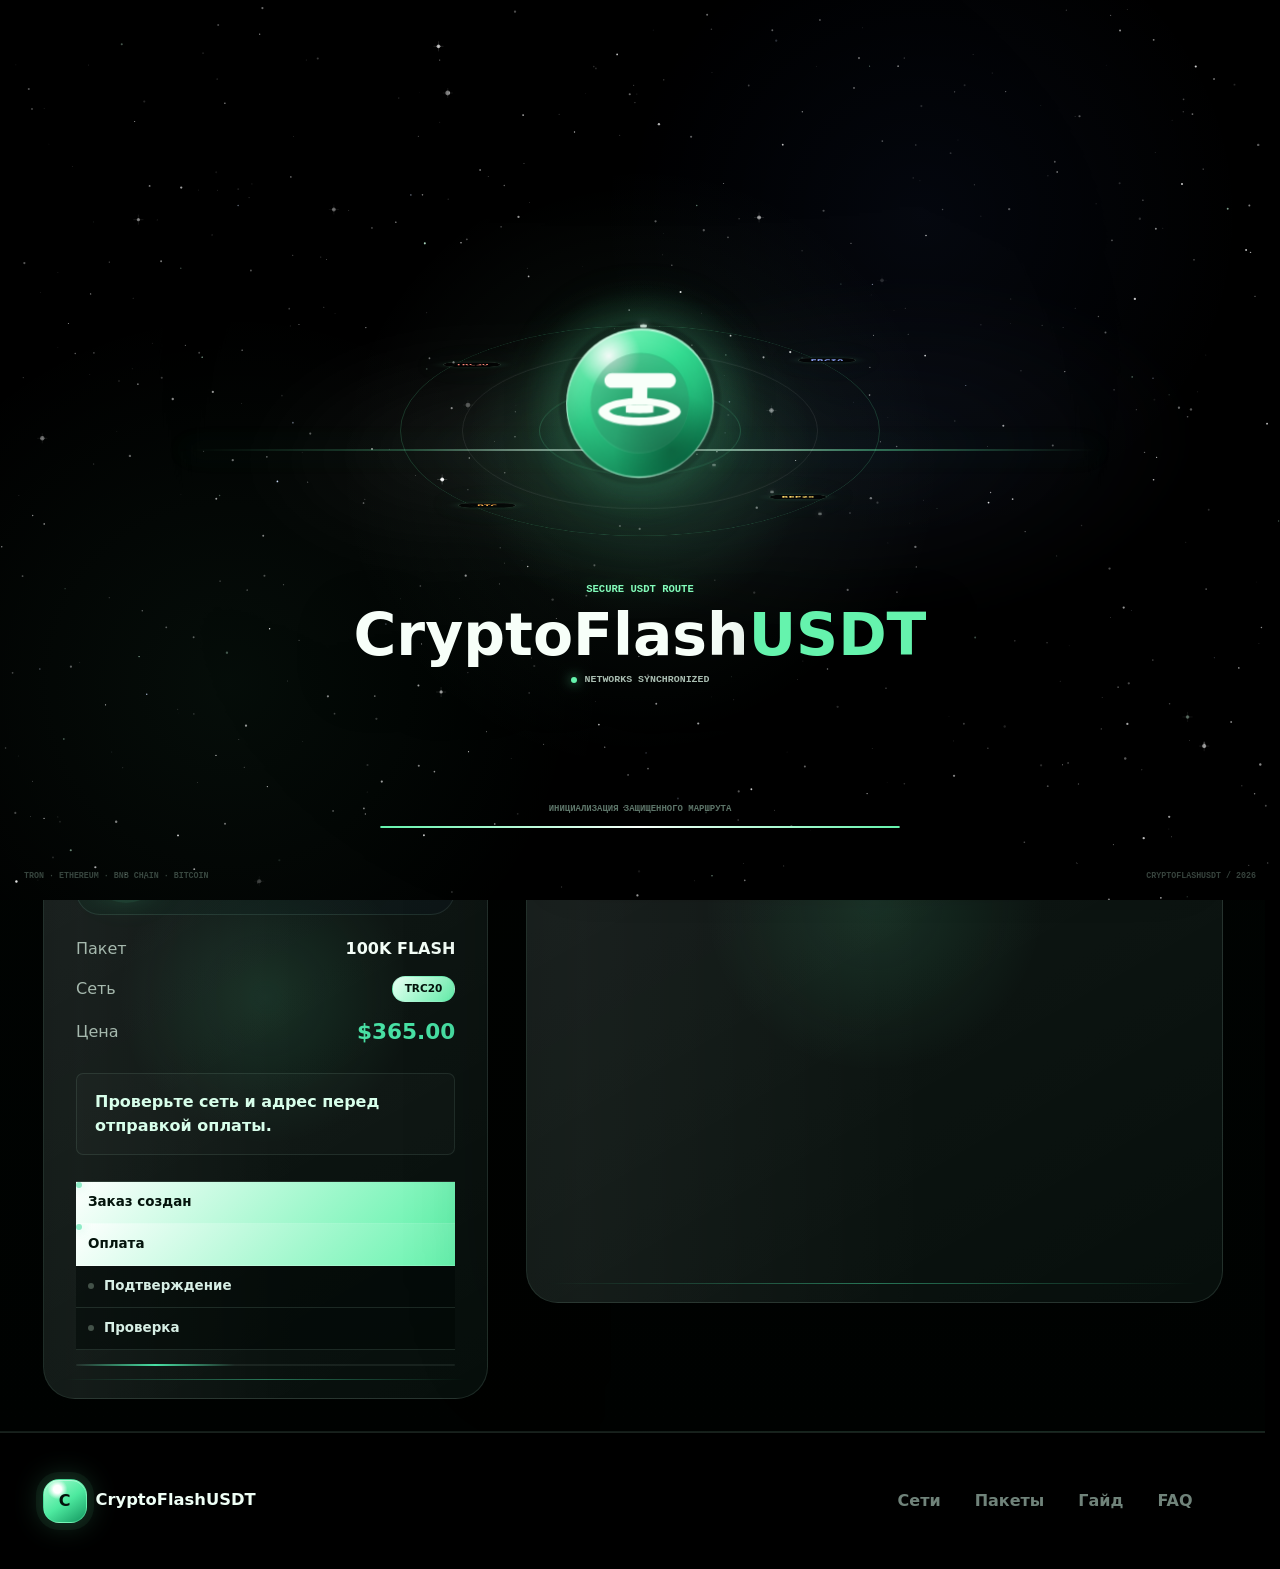
==== checkout.html @ 8e3dd975 "Add files via upload" ====
<!doctype html>
<html lang="ru">
  <head>
    <meta charset="utf-8" />
    <meta name="viewport" content="width=device-width, initial-scale=1" />
    <title>Оплата — CryptoFlashUSDT</title>
    <meta
      name="description"
      content="Проверьте выбранный пакет CryptoFlashUSDT, укажите кошелек и перейдите к оплате в выбранной сети."
    />
    <link rel="stylesheet" href="styles.css?v=20260709-2038" />
  </head>
  <body class="cosmic-ui" data-page="checkout">
    <div class="site-intro" aria-hidden="true">
      <div class="intro-space"><i></i><i></i><i></i></div>
      <div class="intro-scanline"></div>
      <div class="intro-stage">
        <div class="intro-orbits"><span class="intro-node intro-node-trc">TRC20</span><span class="intro-node intro-node-erc">ERC20</span><span class="intro-node intro-node-bep">BEP20</span></div>
        <div class="intro-tether-coin">
          <span class="intro-coin-edge"></span>
          <span class="intro-coin-face"><svg viewBox="0 0 120 120" aria-hidden="true"><path d="M30 28h60c4.2 0 7.5 3.4 7.5 7.5S94.2 43 90 43H67.5v11.8c20.7 1.4 35.5 7.1 35.5 13.8 0 7.8-19.3 14.1-43 14.1S17 76.4 17 68.6c0-6.7 14.8-12.4 35.5-13.8V43H30c-4.2 0-7.5-3.4-7.5-7.5S25.8 28 30 28Zm30 34.9c-18.4 0-31.2 3.6-31.2 6.2 0 2.6 12.8 6.2 31.2 6.2s31.2-3.6 31.2-6.2c0-2.6-12.8-6.2-31.2-6.2Zm0 8.2c5.3 0 10.2-.3 14.5-.9V63c-4.4-.5-9.3-.8-14.5-.8s-10.1.3-14.5.8v7.2c4.3.6 9.2.9 14.5.9Z" /></svg><i></i></span>
        </div>
        <div class="intro-lockup"><small>USDT NETWORK INTERFACE</small><p><span>CryptoFlash</span><b>USDT</b></p></div>
      </div>
      <div class="intro-coordinates"><span>TRON · ETHEREUM · BNB CHAIN</span><span>CFU / 2026</span></div>
    </div>
    <header class="site-header" id="top">
      <nav class="nav-shell" aria-label="Основная навигация">
        <a class="brand" href="index.html" aria-label="CryptoFlashUSDT">
          <span class="brand-mark">C</span>
          <span class="brand-text">CryptoFlashUSDT</span>
          <span class="brand-status"><i></i>В сети</span>
        </a>

        <button class="nav-toggle" type="button" aria-expanded="false" aria-controls="nav-menu">
          <span></span>
          <span></span>
          <span></span>
          <span class="sr-only">Открыть меню</span>
        </button>

        <div class="nav-menu" id="nav-menu">
          <a href="index.html#top">Главная</a>
          <a href="index.html#networks">Сети</a>
          <a href="products.html?network=TRC20">Пакеты</a>
          <a href="how-to-make-flash-usdt.html">Гайд</a>
          <a href="index.html#wallets">Кошельки</a>
          <a href="faq.html">Вопросы</a>
        </div>
      </nav>
      <div class="scroll-progress" aria-hidden="true"></div>
    </header>

    <nav class="mobile-dock" aria-label="Быстрая навигация">
      <a href="index.html#top"><span class="dock-icon dock-home"></span><span>Главная</span></a>
      <a href="index.html#networks"><span class="dock-icon dock-grid"></span><span>Сети</span></a>
      <a href="products.html?network=TRC20"><span class="dock-icon dock-pack"></span><span>Пакеты</span></a>
      <a href="how-to-make-flash-usdt.html"><span class="dock-icon dock-guide"></span><span>Гайд</span></a>
    </nav>

    <main>
      <section class="section section-panel checkout-section" id="checkout" data-network="TRC20">
        <div class="section-heading">
          <nav class="breadcrumbs" aria-label="Хлебные крошки">
            <a href="index.html">Главная</a>
            <a id="checkout-products-link" href="products.html?network=TRC20">Пакеты</a>
            <span>Оплата</span>
          </nav>

          <a class="back-link" id="checkout-back-link" href="products.html?network=TRC20">← Назад к пакетам</a>
          <p class="eyebrow">Оплата</p>
          <h1>Оплата заказа</h1>
          <p>
            Проверьте выбранный пакет, укажите кошелек для получения и добавьте подтверждение
            после перевода.
          </p>
        </div>

        <div class="checkout-layout">
          <article class="checkout-card order-card">
            <div class="checkout-card-glow" aria-hidden="true"></div>
            <h3>Сводка заказа</h3>
            <div class="order-ticket">
              <div>
                <span>Номер заказа</span>
                <strong id="order-id">CFU-TRC20-0000</strong>
              </div>
              <span class="order-status" id="order-status">Ожидает оплату</span>
            </div>

            <div class="order-product">
              <span class="order-icon" id="checkout-icon">₮</span>
              <div>
                <strong id="checkout-product">100K FLASH</strong>
                <span id="checkout-network-label">TRC20 сеть</span>
              </div>
            </div>

            <dl class="order-lines">
              <div>
                <dt>Пакет</dt>
                <dd id="checkout-package">100K FLASH</dd>
              </div>
              <div>
                <dt>Сеть</dt>
                <dd><span class="checkout-network-pill" id="checkout-network">TRC20</span></dd>
              </div>
              <div>
                <dt>Цена</dt>
                <dd class="checkout-price" id="checkout-price">$365.00</dd>
              </div>
            </dl>

            <div class="checkout-safe">Проверьте сеть и адрес перед отправкой оплаты.</div>

            <div class="order-progress" aria-label="Статус заказа">
              <span class="is-active">Заказ создан</span>
              <span>Оплата</span>
              <span>Подтверждение</span>
              <span>Проверка</span>
            </div>
            <div class="order-flow-line" aria-hidden="true"></div>
          </article>

          <article class="checkout-card wallet-card">
            <div class="checkout-card-glow" aria-hidden="true"></div>
            <h3>Кошелек для получения</h3>
            <p id="wallet-helper">
              Укажите адрес кошелька TRC20, который будет связан с вашим заказом.
            </p>

            <label class="wallet-field" for="customer-wallet">
              Ваш адрес кошелька
              <input id="customer-wallet" type="text" autocomplete="off" placeholder="Введите адрес кошелька" />
            </label>

            <p class="wallet-note">
              Убедитесь, что адрес относится к выбранной сети. Переводы в неверной сети могут быть
              потеряны.
            </p>

            <button class="checkout-submit" id="continue-payment" type="button">
              Продолжить к оплате
            </button>

            <p class="checkout-message" id="checkout-message" role="status" aria-live="polite"></p>

            <div class="payment-panel" id="payment-panel" hidden>
              <div class="payment-panel-head">
                <p class="eyebrow">Криптооплата</p>
                <h4>Реквизиты для оплаты</h4>
                <span class="payment-live-dot" aria-hidden="true"></span>
              </div>
              <div class="payment-address-box">
                <span class="payment-scan-line" aria-hidden="true"></span>
                <span id="payment-network">TRC20</span>
                <code id="payment-wallet">TPfsEVFB6z3hDqssdD6mjN46Ko6JXTXgiz</code>
                <button class="copy-wallet" id="copy-wallet" type="button">Скопировать</button>
              </div>
              <div class="payment-amount">
                <span>Сумма к оплате</span>
                <strong id="payment-amount">$365.00</strong>
              </div>
              <p>
                Отправляйте оплату только в выбранной сети. После перевода прикрепите чек или
                укажите ID транзакции, чтобы заказ можно было проверить.
              </p>

              <div class="payment-proof">
                <h4>Подтверждение оплаты</h4>
                <label class="wallet-field" for="transaction-id">
                  ID транзакции / TXID
                  <input id="transaction-id" type="text" autocomplete="off" placeholder="Введите hash транзакции" />
                </label>

                <label class="receipt-upload" for="payment-receipt">
                  <input id="payment-receipt" type="file" accept="image/*,.pdf" />
                  <span id="receipt-file">Прикрепить чек или скрин оплаты</span>
                </label>

                <button class="proof-submit" id="submit-proof" type="button">
                  Отправить на проверку
                </button>

                <p class="proof-message" id="proof-message" role="status" aria-live="polite"></p>
              </div>
            </div>
          </article>
        </div>
      </section>
    </main>

    <footer class="footer">
      <div class="footer-inner">
        <a class="brand" href="index.html" aria-label="CryptoFlashUSDT">
          <span class="brand-mark">C</span>
          <span class="brand-text">CryptoFlashUSDT</span>
        </a>
        <div class="footer-links">
          <a href="index.html#networks">Сети</a>
          <a href="products.html?network=TRC20">Пакеты</a>
          <a href="how-to-make-flash-usdt.html">Гайд</a>
          <a href="faq.html">FAQ</a>
        </div>
      </div>
    </footer>

    <script src="script.js?v=20260709-2038"></script>
  </body>
</html>
---- styles.css ----
:root {
  --bg: #06100d;
  --bg-soft: #0b1713;
  --panel: #0f201a;
  --panel-2: #132820;
  --line: rgba(185, 255, 221, 0.13);
  --line-strong: rgba(88, 230, 164, 0.34);
  --text: #f4fff8;
  --muted: #a6b9ae;
  --green: #58e6a4;
  --mint: #9bf7c7;
  --leaf: #2fbf7a;
  --deep-green: #0a1913;
  --cyan: #79eec0;
  --gold: #7ee8a4;
  --rose: #66d993;
  --black: #020504;
  --max: 1180px;
}

* {
  box-sizing: border-box;
}

html {
  scroll-behavior: smooth;
  scroll-padding-top: 96px;
  scrollbar-gutter: stable;
}

body {
  margin: 0;
  min-width: 320px;
  background: linear-gradient(180deg, #06100d 0%, #091611 48%, #06100d 100%);
  color: var(--text);
  font-family:
    Inter, ui-sans-serif, system-ui, -apple-system, BlinkMacSystemFont, "Segoe UI", sans-serif;
  line-height: 1.5;
}

body.menu-open {
  overflow: hidden;
}

a {
  color: inherit;
  text-decoration: none;
}

img {
  display: block;
  max-width: 100%;
}

.sr-only {
  position: absolute;
  width: 1px;
  height: 1px;
  padding: 0;
  margin: -1px;
  overflow: hidden;
  clip: rect(0, 0, 0, 0);
  white-space: nowrap;
  border: 0;
}

@keyframes heroFlow {
  0% {
    background-position: 0% 50%, 0 0;
  }
  100% {
    background-position: 100% 50%, 0 0;
  }
}

@keyframes textShimmer {
  0% {
    background-position: 0% 50%;
  }
  100% {
    background-position: 100% 50%;
  }
}

@keyframes surfaceFlow {
  0%,
  100% {
    background-position: 0% 50%;
  }
  50% {
    background-position: 100% 50%;
  }
}

@keyframes glowBreath {
  0%,
  100% {
    box-shadow: 0 0 0 rgba(88, 230, 164, 0);
  }
  50% {
    box-shadow: 0 14px 36px rgba(88, 230, 164, 0.14);
  }
}

.reveal {
  opacity: 0;
  filter: blur(8px);
  transform: translateY(28px);
  transition:
    opacity 0.82s ease,
    filter 0.82s ease,
    transform 0.82s ease;
  transition-delay: var(--reveal-delay, 0ms);
}

.reveal.is-visible {
  opacity: 1;
  filter: blur(0);
  transform: translateY(0);
}

.site-header {
  position: fixed;
  top: 0;
  left: 0;
  right: 0;
  z-index: 20;
  border-bottom: 1px solid rgba(255, 255, 255, 0.06);
  background: rgba(6, 16, 13, 0.9);
  backdrop-filter: blur(18px);
}

.nav-shell {
  width: min(100% - 32px, var(--max));
  min-height: 78px;
  margin: 0 auto;
  display: grid;
  grid-template-columns: auto 1fr;
  align-items: center;
  gap: 24px;
}

.brand {
  display: inline-flex;
  align-items: center;
  gap: 10px;
  min-width: 0;
  font-weight: 800;
}

.brand-mark {
  width: 38px;
  height: 38px;
  display: inline-grid;
  place-items: center;
  flex: 0 0 auto;
  border: 1px solid rgba(88, 230, 164, 0.45);
  border-radius: 8px;
  background:
    linear-gradient(135deg, rgba(88, 230, 164, 0.18), rgba(155, 247, 199, 0.08)),
    rgba(10, 25, 19, 0.82);
  color: var(--green);
  box-shadow: none;
}

.brand-text {
  overflow-wrap: anywhere;
  letter-spacing: 0;
}

.nav-menu {
  justify-self: end;
  display: flex;
  align-items: center;
  gap: 4px;
  padding: 5px;
  border: 1px solid rgba(185, 255, 221, 0.1);
  border-radius: 8px;
  background: rgba(255, 255, 255, 0.028);
  color: var(--muted);
  font-size: 0.94rem;
}

.nav-menu a {
  min-height: 36px;
  display: inline-flex;
  align-items: center;
  padding: 0 12px;
  border-radius: 8px;
  transition:
    background 0.2s ease,
    color 0.2s ease,
    transform 0.2s ease;
}

.nav-menu a:hover {
  color: var(--text);
  background: rgba(88, 230, 164, 0.11);
  transform: translateY(-1px);
}

.nav-menu a.is-active {
  color: #04120d;
  background: var(--green);
}

.nav-cta,
.button {
  display: inline-flex;
  align-items: center;
  justify-content: center;
  min-height: 46px;
  padding: 0 18px;
  border-radius: 8px;
  font-weight: 800;
  border: 1px solid transparent;
  transition:
    transform 0.2s ease,
    border-color 0.2s ease,
    background 0.2s ease;
  white-space: nowrap;
}

.nav-cta,
.button-primary {
  background:
    linear-gradient(110deg, var(--green) 0%, var(--mint) 48%, var(--green) 100%);
  background-size: 220% 100%;
  color: #04120d;
  box-shadow: none;
  animation: surfaceFlow 5.8s ease-in-out infinite;
}

.button-secondary {
  color: var(--text);
  border-color: var(--line);
  background: rgba(255, 255, 255, 0.035);
}

.nav-cta:hover,
.button:hover {
  transform: translateY(-2px);
  box-shadow: 0 14px 32px rgba(0, 0, 0, 0.18);
}

.nav-toggle {
  display: none;
  width: 44px;
  height: 44px;
  padding: 0;
  border: 1px solid var(--line);
  border-radius: 8px;
  background: rgba(255, 255, 255, 0.04);
  color: var(--text);
}

.nav-toggle span:not(.sr-only) {
  display: block;
  width: 18px;
  height: 2px;
  margin: 4px auto;
  border-radius: 999px;
  background: var(--text);
}

.hero {
  position: relative;
  min-height: clamp(560px, 78svh, 760px);
  display: grid;
  align-items: center;
  isolation: isolate;
  overflow: hidden;
  border-bottom: 1px solid var(--line);
}

.hero-media {
  display: none;
}

.hero-media img {
  width: 100%;
  height: 100%;
  object-fit: cover;
  filter: saturate(1.05) contrast(1.05);
}

.hero-overlay {
  position: absolute;
  inset: 0;
  z-index: -2;
  background:
    radial-gradient(circle at 78% 26%, rgba(88, 230, 164, 0.12), transparent 34%),
    linear-gradient(180deg, #07120e 0%, #06100d 100%);
  background-size: 180% 180%, 100% 100%;
  animation: heroFlow 12s ease-in-out infinite alternate;
}

.hero-inner {
  width: min(100% - 32px, var(--max));
  margin: 0 auto;
  padding: 124px 0 72px;
}

.eyebrow {
  margin: 0 0 12px;
  color: var(--green);
  font-size: 0.78rem;
  font-weight: 900;
  letter-spacing: 0;
  text-transform: uppercase;
}

.hero h1,
.page-hero h1,
.section h1,
.section h2,
.feature-band h2,
.faq-cta h2,
.cta-band h2 {
  margin: 0;
  letter-spacing: 0;
  line-height: 1.02;
}

.hero h1 {
  max-width: min(100%, 760px);
  font-size: clamp(2.45rem, 4vw, 4rem);
  overflow-wrap: normal;
  word-break: normal;
  background:
    linear-gradient(110deg, #f4fff8 0%, #f4fff8 34%, #9bf7c7 50%, #f4fff8 68%, #eafff4 100%);
  background-clip: text;
  -webkit-background-clip: text;
  background-size: 220% 100%;
  color: transparent;
  animation: textShimmer 6.8s ease-in-out infinite alternate;
  text-shadow: none;
}

.hero h1 span {
  display: inline;
}

.hero-lead {
  max-width: 600px;
  margin: 22px 0 0;
  color: #d3e5dc;
  font-size: clamp(1rem, 1.55vw, 1.16rem);
}

.hero-actions {
  display: flex;
  flex-wrap: wrap;
  gap: 12px;
  margin-top: 34px;
}

.trust-strip {
  width: min(100% - 32px, var(--max));
  margin: 0 auto;
  position: relative;
  z-index: 4;
  display: grid;
  grid-template-columns: repeat(5, minmax(0, 1fr));
  border: 1px solid var(--line);
  border-radius: 8px;
  background: rgba(11, 23, 19, 0.92);
  background-image: linear-gradient(112deg, transparent 0%, rgba(88, 230, 164, 0.08) 48%, transparent 76%);
  background-size: 230% 100%;
  animation: surfaceFlow 8s ease-in-out infinite;
  backdrop-filter: blur(12px);
  overflow: hidden;
  box-shadow: none;
}

.trust-strip span {
  min-height: 64px;
  display: grid;
  place-items: center;
  padding: 12px;
  color: #d7efe5;
  font-weight: 800;
  text-align: center;
  border-right: 1px solid var(--line);
}

.trust-strip span:last-child {
  border-right: 0;
}

.section {
  padding: 96px 0;
}

.section-dark {
  background: var(--bg);
}

.network-select-section {
  padding: 104px 0 104px;
  background: var(--bg);
}

.section-panel {
  background: #081410;
}

.section-heading {
  width: min(100% - 32px, var(--max));
  margin: 0 auto 36px;
}

.centered-heading {
  text-align: center;
}

.centered-heading h2,
.centered-heading p:not(.eyebrow) {
  margin-left: auto;
  margin-right: auto;
}

.centered-heading h2 span {
  color: var(--green);
}

.section-heading h1,
.section-heading h2,
.feature-band h2,
.faq-cta h2,
.cta-band h2 {
  max-width: 820px;
  font-size: clamp(1.85rem, 3.1vw, 3rem);
}

.section-heading p:not(.eyebrow),
.feature-band p,
.faq-cta p,
.cta-band p {
  max-width: 720px;
  margin: 16px 0 0;
  color: var(--muted);
  font-size: 1.02rem;
}

.network-grid,
.service-layout,
.steps {
  width: min(100% - 32px, var(--max));
  margin: 0 auto;
  display: grid;
  gap: 16px;
}

.network-grid {
  grid-template-columns: repeat(4, minmax(0, 1fr));
}

.network-card,
.service-card,
.step,
details {
  border: 1px solid var(--line);
  border-radius: 8px;
  background: rgba(15, 32, 26, 0.72);
  box-shadow: none;
}

.network-card {
  min-height: 360px;
  padding: 28px 24px;
  position: relative;
  display: grid;
  justify-items: center;
  align-content: start;
  text-align: center;
  overflow: hidden;
  background: rgba(15, 32, 26, 0.82);
  background-image:
    linear-gradient(112deg, transparent 0%, rgba(255, 255, 255, 0.035) 42%, rgba(88, 230, 164, 0.08) 52%, transparent 78%);
  background-size: 240% 100%;
  animation: surfaceFlow 9s ease-in-out infinite;
  cursor: pointer;
  transition:
    border-color 180ms ease,
    box-shadow 180ms ease,
    transform 180ms ease,
    background 180ms ease;
}

.network-card::before,
.network-card::after {
  content: "";
  position: absolute;
  pointer-events: none;
}

.network-card::before {
  inset: -40%;
  opacity: 0;
  background:
    linear-gradient(115deg, transparent 28%, rgba(155, 247, 199, 0.12) 46%, transparent 64%),
    radial-gradient(circle at 50% 50%, currentColor 0, transparent 38%);
  transform: translateX(-42%) rotate(8deg);
  transition:
    opacity 180ms ease,
    transform 520ms ease;
}

.network-card::after {
  left: 0;
  right: 0;
  top: 0;
  height: 4px;
  opacity: 1;
  background: currentColor;
}

.network-card:hover,
.network-card:focus-within {
  border-color: currentColor;
  transform: translateY(-3px);
  background: rgba(18, 39, 31, 0.96);
  box-shadow:
    0 16px 42px rgba(0, 0, 0, 0.2),
    0 0 0 1px currentColor inset;
}

.network-card:hover::before,
.network-card:focus-within::before {
  opacity: 0.42;
  transform: translateX(28%) rotate(8deg);
}

.network-card.is-selected {
  border-color: currentColor;
  box-shadow:
    0 14px 36px rgba(0, 0, 0, 0.16),
    0 0 0 1px currentColor inset;
}

.network-icon {
  width: 92px;
  height: 92px;
  display: grid;
  place-items: center;
  border-radius: 8px;
  margin-top: 6px;
  color: currentColor;
  font-weight: 900;
  border: 4px solid currentColor;
  background: rgba(6, 16, 13, 0.62);
  box-shadow: none;
}

.chain-symbol {
  width: 54px;
  height: 54px;
  display: grid;
  place-items: center;
  border-radius: 999px;
  background: rgba(255, 255, 255, 0.07);
  color: currentColor;
  font-size: 2rem;
  line-height: 1;
}

.accent-green {
  color: var(--green);
}

.accent-coral {
  color: #48e0a4;
}

.accent-blue {
  color: #7fa2ff;
}

.accent-gold {
  color: #f3c94d;
}

.accent-orange {
  color: #ff9f43;
}

.network-card h3,
.service-card h3,
.step h3 {
  margin: 22px 0 10px;
  color: var(--text);
  font-size: 1.25rem;
}

.network-card h3 {
  margin-top: 26px;
  font-size: 1.35rem;
}

.network-card p,
.service-card p,
.step p,
details p {
  margin: 0;
  color: var(--muted);
}

.network-card p {
  min-height: 58px;
  max-width: 260px;
  margin-top: 2px;
}

.network-button {
  position: absolute;
  inset: 0;
  z-index: 4;
  display: block;
  border-radius: 8px;
  background: transparent;
  color: transparent;
  font-size: 0;
  line-height: 0;
  text-indent: -9999px;
}

.network-button::after {
  content: none;
}

.packages-section {
  --package-accent: #48e0a4;
  --package-accent-soft: rgba(72, 224, 164, 0.08);
  --package-accent-line: rgba(72, 224, 164, 0.24);
  padding-top: 82px;
  background: #06100d;
}

.packages-section[data-network="ERC20"] {
  --package-accent: #7fa2ff;
  --package-accent-soft: rgba(127, 162, 255, 0.08);
  --package-accent-line: rgba(127, 162, 255, 0.24);
}

.packages-section[data-network="BEP20"] {
  --package-accent: #f3c94d;
  --package-accent-soft: rgba(243, 201, 77, 0.08);
  --package-accent-line: rgba(243, 201, 77, 0.24);
}

.packages-section[data-network="BTC"] {
  --package-accent: #ff9f43;
  --package-accent-soft: rgba(255, 159, 67, 0.08);
  --package-accent-line: rgba(255, 159, 67, 0.24);
}

.packages-heading {
  width: min(100% - 32px, var(--max));
  margin: 0 auto 42px;
}

.back-link {
  min-height: 44px;
  display: inline-flex;
  align-items: center;
  padding: 0 18px;
  margin-bottom: 42px;
  border: 1px solid rgba(210, 255, 239, 0.22);
  border-radius: 8px;
  color: #d7efe5;
  font-weight: 800;
  background: rgba(255, 255, 255, 0.045);
  transition:
    border-color 0.2s ease,
    color 0.2s ease,
    transform 0.2s ease,
    background 0.2s ease;
}

.back-link:hover {
  border-color: var(--package-accent, var(--green));
  color: var(--text);
  background: rgba(255, 255, 255, 0.07);
  transform: translateY(-2px);
}

.page-hero .back-link {
  margin-bottom: 28px;
}

.packages-heading h1,
.packages-heading h2 {
  max-width: 820px;
  margin: 0;
  color: var(--text);
  font-size: clamp(1.9rem, 3.2vw, 3rem);
  line-height: 1.05;
}

.packages-heading p:not(.eyebrow) {
  max-width: 720px;
  margin: 18px 0 0;
  color: var(--muted);
  font-size: 1.08rem;
}

.network-tabs {
  display: flex;
  flex-wrap: wrap;
  gap: 10px;
  margin-top: 28px;
}

.network-tab {
  min-height: 42px;
  display: inline-flex;
  align-items: center;
  padding: 0 16px;
  border: 1px solid var(--package-accent-line);
  border-radius: 8px;
  color: #d7efe5;
  font-weight: 900;
  background: rgba(255, 255, 255, 0.04);
  transition:
    background 0.2s ease,
    border-color 0.2s ease,
    color 0.2s ease,
    transform 0.2s ease;
}

.network-tab:hover,
.network-tab.is-active {
  border-color: var(--package-accent);
  background: var(--package-accent);
  color: #04120d;
  transform: translateY(-2px);
}

.package-grid {
  width: min(100% - 32px, var(--max));
  margin: 0 auto;
  display: grid;
  grid-template-columns: repeat(3, minmax(0, 1fr));
  gap: 20px;
}

.package-card {
  min-height: 508px;
  padding: 30px;
  display: grid;
  align-content: start;
  border: 1px solid var(--package-accent-line);
  border-top: 4px solid var(--package-accent);
  border-radius: 8px;
  position: relative;
  overflow: hidden;
  background: rgba(15, 32, 26, 0.82);
  background-image:
    linear-gradient(112deg, transparent 0%, rgba(255, 255, 255, 0.035) 42%, var(--package-accent-soft) 52%, transparent 78%);
  background-size: 240% 100%;
  animation: surfaceFlow 9s ease-in-out infinite;
  box-shadow: none;
  transition:
    border-color 0.2s ease,
    box-shadow 0.2s ease,
    transform 0.2s ease;
}

.package-card::before {
  content: "";
  position: absolute;
  inset: 0;
  pointer-events: none;
  background: linear-gradient(115deg, transparent 24%, var(--package-accent-soft) 48%, transparent 70%);
  opacity: 0;
  transform: translateX(-45%);
  transition:
    opacity 0.2s ease,
    transform 0.52s ease;
}

.package-card:hover {
  border-color: var(--package-accent);
  transform: translateY(-3px);
  box-shadow:
    0 16px 42px rgba(0, 0, 0, 0.18),
    0 0 0 1px var(--package-accent-line) inset;
}

.package-card:hover::before {
  opacity: 1;
  transform: translateX(45%);
}

.package-topline {
  min-height: 38px;
  display: flex;
  justify-content: space-between;
  gap: 12px;
  align-items: center;
}

.package-network,
.popular-pill {
  min-height: 34px;
  display: inline-flex;
  align-items: center;
  padding: 0 13px;
  border-radius: 999px;
  font-size: 0.85rem;
  font-weight: 900;
}

.package-network {
  border: 1px solid var(--package-accent);
  color: var(--package-accent);
}

.popular-pill {
  border: 1px solid var(--package-accent-line);
  background: var(--package-accent-soft);
  color: var(--package-accent);
}

.package-card h3 {
  margin: 28px 0 8px;
  color: var(--text);
  font-size: 1.55rem;
  line-height: 1.08;
}

.package-value {
  margin: 0;
  color: var(--text);
  font-size: clamp(2rem, 3vw, 2.75rem);
  font-weight: 950;
  line-height: 1;
}

.package-copy {
  margin: 22px 0 0;
  color: var(--muted);
}

.package-card ul {
  display: grid;
  gap: 13px;
  margin: 30px 0 0;
  padding: 0;
  list-style: none;
}

.package-card li {
  display: flex;
  gap: 12px;
  align-items: center;
  color: #d7efe5;
}

.package-card li::before {
  content: "✓";
  color: var(--package-accent);
  font-weight: 950;
}

.package-button {
  min-height: 52px;
  display: inline-flex;
  align-items: center;
  justify-content: center;
  width: 100%;
  margin-top: 36px;
  border: 0;
  border-radius: 8px;
  background:
    linear-gradient(110deg, var(--package-accent) 0%, rgba(255, 255, 255, 0.28) 48%, var(--package-accent) 100%);
  background-size: 220% 100%;
  color: #04120d;
  cursor: pointer;
  font: inherit;
  font-weight: 900;
  animation: surfaceFlow 5.6s ease-in-out infinite;
  transition:
    box-shadow 0.2s ease,
    filter 0.2s ease,
    transform 0.2s ease;
}

.package-button::after {
  content: "→";
  margin-left: 10px;
  font-size: 1.18rem;
}

.package-button:hover {
  filter: brightness(1.05);
  transform: translateY(-2px);
  box-shadow: 0 12px 28px rgba(0, 0, 0, 0.18);
}

.checkout-section {
  --checkout-accent: #48e0a4;
  --checkout-accent-soft: rgba(72, 224, 164, 0.08);
  --checkout-accent-line: rgba(72, 224, 164, 0.24);
  --package-accent: var(--checkout-accent);
  --package-accent-soft: var(--checkout-accent-soft);
  --package-accent-line: var(--checkout-accent-line);
  background: #06100d;
}

.checkout-section[data-network="ERC20"] {
  --checkout-accent: #7fa2ff;
  --checkout-accent-soft: rgba(127, 162, 255, 0.08);
  --checkout-accent-line: rgba(127, 162, 255, 0.24);
}

.checkout-section[data-network="BEP20"] {
  --checkout-accent: #f3c94d;
  --checkout-accent-soft: rgba(243, 201, 77, 0.08);
  --checkout-accent-line: rgba(243, 201, 77, 0.24);
}

.checkout-section[data-network="BTC"] {
  --checkout-accent: #ff9f43;
  --checkout-accent-soft: rgba(255, 159, 67, 0.08);
  --checkout-accent-line: rgba(255, 159, 67, 0.24);
}

.checkout-layout {
  width: min(100% - 32px, var(--max));
  margin: 0 auto;
  display: grid;
  grid-template-columns: minmax(0, 0.92fr) minmax(0, 1fr);
  gap: 24px;
}

.checkout-card {
  min-height: 460px;
  padding: 30px;
  border: 1px solid var(--line);
  border-radius: 8px;
  background: rgba(15, 32, 26, 0.82);
  background-image:
    linear-gradient(112deg, transparent 0%, rgba(255, 255, 255, 0.035) 42%, var(--checkout-accent-soft) 52%, transparent 78%);
  background-size: 240% 100%;
  animation: surfaceFlow 9s ease-in-out infinite;
}

.order-card {
  border-top: 4px solid var(--checkout-accent);
}

.checkout-card h3 {
  margin: 0 0 24px;
  color: var(--text);
  font-size: 1.35rem;
}

.order-ticket {
  display: flex;
  justify-content: space-between;
  gap: 16px;
  align-items: center;
  margin-bottom: 18px;
  padding: 16px;
  border: 1px solid var(--checkout-accent-line);
  border-radius: 8px;
  background: var(--checkout-accent-soft);
}

.order-ticket span,
.payment-proof > p {
  color: var(--muted);
}

.order-ticket strong {
  display: block;
  margin-top: 4px;
  color: var(--text);
  font-size: 1.05rem;
  overflow-wrap: anywhere;
}

.order-status {
  min-height: 34px;
  display: inline-flex;
  align-items: center;
  flex: 0 0 auto;
  padding: 0 12px;
  border: 1px solid var(--checkout-accent-line);
  border-radius: 999px;
  background: rgba(6, 16, 13, 0.52);
  color: var(--checkout-accent) !important;
  font-weight: 900;
}

.order-status.is-review {
  background: var(--checkout-accent);
  color: #04120d !important;
}

.order-product {
  min-height: 112px;
  display: flex;
  align-items: center;
  gap: 18px;
  padding: 20px;
  border: 1px solid var(--checkout-accent-line);
  border-radius: 8px;
  background: var(--checkout-accent-soft);
}

.order-icon {
  width: 72px;
  height: 72px;
  display: grid;
  place-items: center;
  flex: 0 0 auto;
  border: 3px solid var(--checkout-accent);
  border-radius: 999px;
  color: var(--checkout-accent);
  font-size: 1.45rem;
  font-weight: 950;
}

.order-product strong,
.order-product span {
  display: block;
}

.order-product strong {
  color: var(--text);
  font-size: 1.32rem;
}

.order-product span {
  margin-top: 4px;
  color: var(--muted);
}

.order-lines {
  display: grid;
  gap: 18px;
  margin: 28px 0 0;
}

.order-lines div {
  display: flex;
  justify-content: space-between;
  gap: 20px;
  align-items: center;
}

.order-lines dt {
  color: var(--muted);
}

.order-lines dd {
  margin: 0;
  color: var(--text);
  font-weight: 850;
  text-align: right;
}

.checkout-network-pill {
  min-height: 32px;
  display: inline-flex;
  align-items: center;
  padding: 0 12px;
  border: 1px solid var(--checkout-accent-line);
  border-radius: 999px;
  color: var(--checkout-accent);
}

.checkout-price {
  color: var(--checkout-accent) !important;
  font-size: 1.35rem;
}

.checkout-safe {
  margin-top: 30px;
  padding: 16px 18px;
  border: 1px solid rgba(88, 230, 164, 0.22);
  border-radius: 8px;
  background: rgba(88, 230, 164, 0.08);
  color: #d8ffeb;
  font-weight: 800;
}

.order-progress {
  display: grid;
  grid-template-columns: repeat(4, minmax(0, 1fr));
  gap: 12px;
  margin-top: 22px;
}

.order-progress span {
  min-height: 52px;
  display: flex;
  align-items: center;
  justify-content: center;
  padding: 0 14px;
  border: 1px solid var(--line);
  border-radius: 8px;
  background: rgba(6, 16, 13, 0.42);
  color: #d7efe5;
  font-weight: 800;
  text-align: center;
}

.order-progress span.is-active {
  border-color: var(--checkout-accent);
  background: var(--checkout-accent-soft);
  color: var(--checkout-accent);
}

.wallet-card p {
  margin: 0;
  color: var(--muted);
}

.wallet-field {
  display: grid;
  gap: 10px;
  margin-top: 28px;
  color: var(--text);
  font-weight: 850;
}

.wallet-field input {
  min-height: 60px;
  width: 100%;
  padding: 0 18px;
  border: 1px solid rgba(185, 255, 221, 0.18);
  border-radius: 8px;
  outline: 0;
  background: rgba(6, 16, 13, 0.66);
  color: var(--text);
  font: inherit;
}

.wallet-field input:focus {
  border-color: var(--checkout-accent);
  box-shadow: 0 0 0 3px var(--checkout-accent-soft);
}

.wallet-note {
  margin-top: 12px !important;
  font-size: 0.92rem;
}

.checkout-submit,
.copy-wallet {
  min-height: 52px;
  border: 0;
  border-radius: 8px;
  background:
    linear-gradient(110deg, var(--checkout-accent) 0%, rgba(255, 255, 255, 0.28) 48%, var(--checkout-accent) 100%);
  background-size: 220% 100%;
  color: #04120d;
  cursor: pointer;
  font: inherit;
  font-weight: 900;
  animation: surfaceFlow 5.6s ease-in-out infinite;
}

.copy-wallet:disabled {
  cursor: not-allowed;
  opacity: 0.62;
  filter: grayscale(0.35);
}

.checkout-submit {
  width: 100%;
  margin-top: 28px;
}

.checkout-message {
  min-height: 24px;
  margin-top: 14px !important;
  color: var(--checkout-accent) !important;
  font-weight: 800;
}

.payment-panel {
  margin-top: 26px;
  padding-top: 24px;
  border-top: 1px solid var(--line);
}

.payment-panel h4 {
  margin: 0 0 16px;
  color: var(--text);
  font-size: 1.2rem;
}

.payment-address-box {
  display: grid;
  gap: 12px;
  padding: 16px;
  border: 1px solid var(--checkout-accent-line);
  border-radius: 8px;
  background: var(--checkout-accent-soft);
}

.payment-address-box span {
  color: var(--checkout-accent);
  font-weight: 900;
}

.payment-address-box code {
  overflow-wrap: anywhere;
  color: var(--text);
  font-family: ui-monospace, SFMono-Regular, Menlo, Consolas, monospace;
  font-size: 0.92rem;
}

.payment-amount {
  display: flex;
  justify-content: space-between;
  gap: 16px;
  margin: 18px 0;
  color: var(--muted);
}

.payment-amount strong {
  color: var(--checkout-accent);
  font-size: 1.2rem;
}

.payment-proof {
  margin-top: 26px;
  padding-top: 24px;
  border-top: 1px solid var(--line);
}

.payment-proof h4 {
  margin: 0 0 14px;
  color: var(--text);
  font-size: 1.2rem;
}

.payment-proof .wallet-field {
  margin-top: 0;
}

.receipt-upload {
  min-height: 58px;
  display: flex;
  align-items: center;
  justify-content: center;
  margin-top: 14px;
  padding: 12px 16px;
  border: 1px dashed var(--checkout-accent-line);
  border-radius: 8px;
  background: var(--checkout-accent-soft);
  color: #d7efe5;
  cursor: pointer;
  font-weight: 900;
  text-align: center;
  transition:
    border-color 0.2s ease,
    background 0.2s ease,
    transform 0.2s ease;
}

.receipt-upload:hover {
  border-color: var(--checkout-accent);
  background: rgba(255, 255, 255, 0.055);
  transform: translateY(-2px);
}

.receipt-upload input {
  position: absolute;
  width: 1px;
  height: 1px;
  opacity: 0;
  pointer-events: none;
}

.proof-submit {
  min-height: 52px;
  width: 100%;
  margin-top: 14px;
  border: 0;
  border-radius: 8px;
  background:
    linear-gradient(110deg, var(--checkout-accent) 0%, rgba(255, 255, 255, 0.28) 48%, var(--checkout-accent) 100%);
  background-size: 220% 100%;
  color: #04120d;
  cursor: pointer;
  font: inherit;
  font-weight: 900;
  animation: surfaceFlow 5.6s ease-in-out infinite;
}

.proof-message {
  min-height: 24px;
  margin-top: 14px !important;
  color: var(--checkout-accent) !important;
  font-weight: 850;
}

.service-layout {
  grid-template-columns: repeat(4, minmax(0, 1fr));
}

.service-card {
  min-height: 210px;
  padding: 24px;
  position: relative;
  overflow: hidden;
  background: rgba(15, 32, 26, 0.72);
  transition:
    border-color 0.2s ease,
    transform 0.2s ease,
    box-shadow 0.2s ease;
}

.service-card::after {
  content: "";
  position: absolute;
  inset: auto 18px 18px auto;
  width: 52px;
  height: 2px;
  border-radius: 999px;
  background: var(--green);
  opacity: 0.7;
}

.service-card:hover {
  border-color: var(--line-strong);
  transform: translateY(-3px);
  box-shadow: 0 14px 36px rgba(0, 0, 0, 0.18);
}

.service-index {
  width: 42px;
  height: 32px;
  display: inline-grid;
  place-items: center;
  border: 1px solid rgba(36, 242, 167, 0.32);
  border-radius: 8px;
  color: var(--green);
  font-weight: 900;
  margin-bottom: 22px;
}

.service-card h3 {
  margin-top: 0;
}

.feature-band {
  width: min(100% - 32px, var(--max));
  margin: 0 auto;
  padding: 46px;
  display: grid;
  grid-template-columns: minmax(0, 0.85fr) minmax(0, 1fr);
  gap: 32px;
  align-items: center;
  border: 1px solid var(--line-strong);
  border-radius: 8px;
  background: rgba(15, 32, 26, 0.78);
  background-image:
    linear-gradient(112deg, transparent 0%, rgba(255, 255, 255, 0.035) 42%, rgba(88, 230, 164, 0.08) 52%, transparent 78%);
  background-size: 240% 100%;
  animation:
    surfaceFlow 9s ease-in-out infinite,
    glowBreath 7s ease-in-out infinite;
  box-shadow: none;
}

.feature-band p {
  margin: 0;
}

.feature-points {
  grid-column: 1 / -1;
  display: grid;
  grid-template-columns: repeat(3, minmax(0, 1fr));
  gap: 12px;
}

.feature-points span {
  min-height: 56px;
  display: grid;
  place-items: center;
  padding: 10px;
  border: 1px solid rgba(210, 255, 239, 0.16);
  border-radius: 8px;
  background: rgba(6, 16, 13, 0.42);
  color: #d7efe5;
  font-weight: 900;
  text-align: center;
}

.steps {
  grid-template-columns: repeat(3, minmax(0, 1fr));
}

.step {
  min-height: 238px;
  padding: 26px;
  position: relative;
  overflow: hidden;
  background-image:
    linear-gradient(112deg, transparent 0%, rgba(255, 255, 255, 0.035) 42%, rgba(88, 230, 164, 0.08) 52%, transparent 78%);
  background-size: 240% 100%;
  animation: surfaceFlow 10s ease-in-out infinite;
  transition:
    border-color 0.2s ease,
    transform 0.2s ease,
    box-shadow 0.2s ease;
}

.step:hover {
  border-color: var(--line-strong);
  transform: translateY(-3px);
  box-shadow: 0 14px 36px rgba(0, 0, 0, 0.18);
}

.step span {
  display: inline-grid;
  place-items: center;
  width: 48px;
  height: 34px;
  border: 1px solid rgba(36, 242, 167, 0.32);
  border-radius: 8px;
  color: var(--green);
  font-weight: 900;
}

.wallet-grid,
.wallet-compat-grid {
  width: min(100% - 32px, var(--max));
  margin: 0 auto;
  display: grid;
  gap: 12px;
}

.wallet-grid {
  grid-template-columns: repeat(3, minmax(0, 1fr));
}

.wallet-grid span {
  min-height: 74px;
  display: grid;
  place-items: center;
  padding: 14px;
  border: 1px solid var(--line);
  border-radius: 8px;
  background: rgba(15, 32, 26, 0.72);
  background-image:
    linear-gradient(112deg, transparent 0%, rgba(255, 255, 255, 0.035) 42%, rgba(88, 230, 164, 0.08) 52%, transparent 78%);
  background-size: 240% 100%;
  animation: surfaceFlow 10s ease-in-out infinite;
  color: #d7efe5;
  text-align: center;
  font-weight: 800;
}

.wallet-compat-grid {
  grid-template-columns: repeat(4, minmax(0, 1fr));
  gap: 14px;
}

.wallet-compat-card {
  min-height: 188px;
  padding: 20px;
  position: relative;
  overflow: hidden;
  border: 1px solid var(--line);
  border-radius: 8px;
  background: rgba(15, 32, 26, 0.72);
  background-image:
    linear-gradient(112deg, transparent 0%, rgba(255, 255, 255, 0.035) 42%, rgba(88, 230, 164, 0.08) 52%, transparent 78%);
  background-size: 240% 100%;
  animation: surfaceFlow 10s ease-in-out infinite;
  box-shadow: none;
  transition:
    border-color 0.2s ease,
    transform 0.2s ease,
    box-shadow 0.2s ease,
    background 0.2s ease;
}

.wallet-compat-card:hover {
  border-color: var(--line-strong);
  transform: translateY(-3px);
  background: rgba(18, 39, 31, 0.94);
  box-shadow: 0 14px 36px rgba(0, 0, 0, 0.18);
}

.wallet-compat-card::after {
  content: "Совместимо";
  position: absolute;
  top: 18px;
  right: 18px;
  color: var(--green);
  font-size: 0.72rem;
  font-weight: 900;
  text-transform: uppercase;
  letter-spacing: 0;
}

.compat-index {
  display: inline-grid;
  place-items: center;
  width: 42px;
  height: 32px;
  border: 1px solid rgba(36, 242, 167, 0.26);
  border-radius: 8px;
  color: var(--green);
  font-weight: 900;
}

.wallet-compat-card h3 {
  margin: 24px 0 6px;
  color: var(--text);
  font-size: 1.12rem;
}

.wallet-compat-card p {
  margin: 0;
  color: var(--muted);
  font-size: 0.95rem;
}

.compat-tags {
  display: flex;
  flex-wrap: wrap;
  gap: 8px;
  margin-top: 18px;
}

.compat-tags span {
  min-height: 28px;
  display: inline-flex;
  align-items: center;
  padding: 0 10px;
  border: 1px solid rgba(210, 255, 239, 0.12);
  border-radius: 8px;
  background: rgba(255, 255, 255, 0.04);
  color: #d7efe5;
  font-size: 0.78rem;
  font-weight: 900;
}

.faq-list {
  width: min(100% - 32px, 880px);
  margin: 0 auto;
  display: grid;
  gap: 12px;
}

details {
  padding: 0;
  overflow: hidden;
  background: rgba(15, 32, 26, 0.72);
  background-image:
    linear-gradient(112deg, transparent 0%, rgba(255, 255, 255, 0.03) 42%, rgba(88, 230, 164, 0.07) 52%, transparent 78%);
  background-size: 240% 100%;
  animation: surfaceFlow 10s ease-in-out infinite;
  transition:
    border-color 0.2s ease,
    box-shadow 0.2s ease,
    background 0.2s ease;
}

details:hover,
details[open] {
  border-color: var(--line-strong);
  box-shadow: 0 12px 30px rgba(0, 0, 0, 0.16);
}

summary {
  min-height: 68px;
  display: flex;
  align-items: center;
  justify-content: space-between;
  gap: 18px;
  padding: 18px 22px;
  cursor: pointer;
  font-weight: 900;
  list-style: none;
}

summary::-webkit-details-marker {
  display: none;
}

summary::after {
  content: "+";
  width: 26px;
  height: 26px;
  display: grid;
  place-items: center;
  flex: 0 0 auto;
  border-radius: 8px;
  background: rgba(36, 242, 167, 0.12);
  color: var(--green);
  transition:
    background 0.2s ease,
    transform 0.2s ease;
}

details[open] summary::after {
  content: "-";
  transform: rotate(180deg);
}

details p {
  padding: 0 22px 22px;
}

.faq-more {
  width: min(100% - 32px, 880px);
  margin: 24px auto 0;
  display: flex;
  justify-content: center;
}

.page-hero {
  padding: 154px 0 82px;
  border-bottom: 1px solid var(--line);
  background:
    radial-gradient(circle at 78% 20%, rgba(88, 230, 164, 0.1), transparent 34%),
    #07120e;
  background-size: 180% 180%, 100% 100%;
  animation: heroFlow 12s ease-in-out infinite alternate;
}

.page-hero-inner {
  width: min(100% - 32px, var(--max));
  margin: 0 auto;
}

.breadcrumbs {
  display: flex;
  flex-wrap: wrap;
  gap: 10px;
  margin-bottom: 32px;
  color: var(--muted);
  font-size: 0.95rem;
}

.breadcrumbs a {
  color: var(--green);
  font-weight: 800;
}

.breadcrumbs span::before {
  content: "/";
  margin-right: 10px;
  color: rgba(215, 239, 229, 0.38);
}

.page-hero h1 {
  max-width: 780px;
  font-size: clamp(2.15rem, 4.4vw, 4rem);
}

.page-hero p:not(.eyebrow) {
  max-width: 720px;
  margin: 18px 0 0;
  color: #d3e5dc;
  font-size: clamp(1.04rem, 2vw, 1.22rem);
}

.faq-page {
  padding-top: 72px;
}

.faq-page .faq-list {
  width: min(100% - 32px, 940px);
}

.faq-cta {
  padding: 86px 16px;
  text-align: center;
  background: #081410;
}

.faq-cta h2,
.faq-cta p {
  margin-left: auto;
  margin-right: auto;
}

.faq-cta .button {
  margin-top: 28px;
}

.cta-band {
  padding: 96px 16px;
  text-align: center;
  background: #081410;
}

.cta-band h2,
.cta-band > p {
  margin-left: auto;
  margin-right: auto;
}

.footer {
  border-top: 1px solid var(--line);
  background: #06100d;
}

.footer-inner {
  width: min(100% - 32px, var(--max));
  min-height: 112px;
  margin: 0 auto;
  display: grid;
  grid-template-columns: auto 1fr auto;
  gap: 18px;
  align-items: center;
  color: var(--muted);
}

.footer p {
  margin: 0;
  text-align: center;
}

.footer a:not(.brand) {
  color: var(--green);
  font-weight: 800;
}

.footer-links {
  display: flex;
  flex-wrap: wrap;
  justify-content: flex-end;
  gap: 10px;
}

.footer-links a {
  min-height: 36px;
  display: inline-flex;
  align-items: center;
  padding: 0 12px;
  border: 1px solid rgba(185, 255, 221, 0.12);
  border-radius: 8px;
  background: rgba(255, 255, 255, 0.025);
  transition:
    border-color 0.2s ease,
    background 0.2s ease,
    transform 0.2s ease;
}

.footer-links a:hover {
  border-color: var(--line-strong);
  background: rgba(88, 230, 164, 0.1);
  transform: translateY(-2px);
}

@media (max-width: 980px) {
  .nav-shell {
    grid-template-columns: auto auto;
    justify-content: space-between;
  }

  .nav-toggle {
    display: block;
  }

  .nav-menu {
    position: fixed;
    left: 16px;
    right: 16px;
    top: 84px;
    display: none;
    padding: 18px;
    border: 1px solid var(--line);
    border-radius: 8px;
    background: rgba(7, 17, 15, 0.97);
    box-shadow: 0 30px 70px rgba(0, 0, 0, 0.4);
  }

  .nav-menu.is-open {
    display: grid;
    gap: 4px;
  }

  .nav-menu a {
    min-height: 46px;
    display: flex;
    align-items: center;
    padding: 0 10px;
  }

  .nav-cta {
    display: none;
  }

  .network-grid,
  .service-layout,
  .checkout-layout,
  .steps,
  .wallet-grid,
  .wallet-compat-grid,
  .package-grid {
    grid-template-columns: repeat(2, minmax(0, 1fr));
  }

  .feature-band {
    grid-template-columns: 1fr;
  }

  .feature-points {
    grid-template-columns: 1fr;
  }

  .trust-strip {
    grid-template-columns: repeat(2, minmax(0, 1fr));
  }

  .trust-strip span:last-child {
    grid-column: 1 / -1;
  }
}

@media (max-width: 640px) {
  .nav-shell {
    width: min(100% - 24px, var(--max));
    min-height: 68px;
  }

  .brand-text {
    font-size: 0.92rem;
  }

  .hero {
    min-height: auto;
  }

  .hero-overlay {
    background:
      radial-gradient(circle at 78% 22%, rgba(88, 230, 164, 0.1), transparent 38%),
      linear-gradient(180deg, #07120e 0%, #06100d 100%);
  }

  .hero-inner {
    width: min(100% - 24px, var(--max));
    padding-top: 116px;
    padding-bottom: 54px;
  }

  .hero h1 {
    max-width: 100%;
    font-size: clamp(2.15rem, 13vw, 3.35rem);
    overflow-wrap: normal;
    word-break: normal;
  }

  .hero h1 span {
    display: block;
  }

  .hero-lead {
    font-size: 1rem;
  }

  .section-heading h1,
  .section-heading h2,
  .feature-band h2,
  .faq-cta h2,
  .cta-band h2 {
    font-size: clamp(1.75rem, 9vw, 2.5rem);
  }

  .hero-actions,
  .button {
    width: 100%;
  }

  .trust-strip,
  .network-grid,
  .package-grid,
  .checkout-layout,
  .service-layout,
  .steps,
  .wallet-grid,
  .wallet-compat-grid {
    width: min(100% - 24px, var(--max));
    grid-template-columns: 1fr;
  }

  .trust-strip span,
  .trust-strip span:last-child {
    grid-column: auto;
    border-right: 0;
    border-bottom: 1px solid var(--line);
  }

  .trust-strip span:last-child {
    border-bottom: 0;
  }

  .section {
    padding: 72px 0;
  }

  .section-heading,
  .packages-heading,
  .feature-band,
  .page-hero-inner,
  .faq-list {
    width: min(100% - 24px, var(--max));
  }

  .feature-band {
    padding: 28px;
  }

  .feature-points span {
    min-height: 50px;
  }

  .checkout-card {
    min-height: 0;
    padding: 24px;
  }

  .order-product,
  .order-lines div,
  .payment-amount {
    align-items: flex-start;
  }

  .order-lines div,
  .payment-amount {
    flex-direction: column;
    gap: 6px;
  }

  .order-lines dd {
    text-align: left;
  }

  .order-ticket,
  .order-product {
    align-items: flex-start;
  }

  .order-ticket {
    flex-direction: column;
  }

  .order-progress {
    grid-template-columns: 1fr;
  }

  .footer-inner {
    width: min(100% - 24px, var(--max));
    padding: 28px 0;
    grid-template-columns: 1fr;
    justify-items: start;
  }

  .footer p {
    text-align: left;
  }

  .footer-links {
    justify-content: flex-start;
  }

  .page-hero {
    padding: 118px 0 58px;
  }

  .faq-more .button {
    width: 100%;
  }
}

/* Premium minimal refresh */
html {
  background: #040b08;
}

body {
  overflow-x: hidden;
  background:
    radial-gradient(circle at 72% 18%, rgba(88, 230, 164, 0.14), transparent 30%),
    radial-gradient(circle at 18% 44%, rgba(47, 191, 122, 0.08), transparent 34%),
    linear-gradient(180deg, #06100d 0%, #07140f 45%, #040b08 100%);
}

body::before {
  content: "";
  position: fixed;
  inset: 0;
  z-index: -1;
  pointer-events: none;
  background:
    linear-gradient(rgba(185, 255, 221, 0.025) 1px, transparent 1px),
    linear-gradient(90deg, rgba(185, 255, 221, 0.02) 1px, transparent 1px);
  background-size: 72px 72px;
  opacity: 0.24;
}

::selection {
  background: rgba(88, 230, 164, 0.34);
  color: var(--text);
}

.site-header {
  border-bottom: 1px solid rgba(185, 255, 221, 0.11);
  background: rgba(3, 12, 9, 0.86);
  box-shadow: 0 18px 60px rgba(0, 0, 0, 0.18);
}

.nav-shell {
  min-height: 72px;
}

.brand-mark,
.nav-menu,
.nav-toggle,
.button,
.back-link,
.network-card,
.package-card,
.checkout-card,
.wallet-compat-card,
.step,
details,
.feature-band,
.footer-links a {
  border-radius: 10px;
}

.brand-mark {
  width: 40px;
  height: 40px;
  box-shadow: 0 0 0 5px rgba(88, 230, 164, 0.04);
}

.nav-menu {
  background: rgba(255, 255, 255, 0.035);
  box-shadow: inset 0 1px 0 rgba(255, 255, 255, 0.035);
}

.hero {
  min-height: min(720px, 82svh);
}

.hero-3d {
  position: absolute;
  inset: 0;
  z-index: 0;
  overflow: hidden;
  pointer-events: none;
}

.hero-3d::before {
  content: "";
  position: absolute;
  inset: 0;
  z-index: 2;
  background:
    linear-gradient(90deg, rgba(6, 16, 13, 0.98) 0%, rgba(6, 16, 13, 0.72) 42%, transparent 74%),
    linear-gradient(180deg, rgba(6, 16, 13, 0.1), rgba(6, 16, 13, 0.24));
}

#hero-3d-canvas {
  position: absolute;
  inset: 0;
  width: 100%;
  height: 100%;
  opacity: 0;
  transition: opacity 0.7s ease;
}

.three-ready #hero-3d-canvas {
  opacity: 0.94;
}

.hero-orbit-fallback {
  position: absolute;
  top: 50%;
  right: max(6vw, calc((100vw - var(--max)) / 2));
  width: clamp(280px, 32vw, 500px);
  aspect-ratio: 1;
  transform: translateY(-45%);
  opacity: 0.72;
  filter: drop-shadow(0 0 38px rgba(88, 230, 164, 0.18));
  transition: opacity 0.45s ease;
}

.three-ready .hero-orbit-fallback {
  opacity: 0;
}

.hero-orbit-fallback::before,
.hero-orbit-fallback::after,
.hero-orbit-fallback span {
  content: "";
  position: absolute;
  inset: 18%;
  border: 1px solid rgba(88, 230, 164, 0.22);
  border-radius: 50%;
  background:
    radial-gradient(circle at 50% 50%, rgba(88, 230, 164, 0.22), transparent 14%),
    radial-gradient(circle at 50% 50%, rgba(88, 230, 164, 0.08), transparent 42%);
  animation: orbitFallback 9s linear infinite;
}

.hero-orbit-fallback::after {
  inset: 28%;
  border-color: rgba(127, 162, 255, 0.24);
  transform: rotateX(64deg) rotateZ(24deg);
  animation-duration: 7s;
  animation-direction: reverse;
}

.hero-orbit-fallback span:nth-child(1) {
  inset: 36%;
  border-width: 0;
  background:
    radial-gradient(circle, rgba(244, 255, 248, 0.98) 0 4%, transparent 5%),
    radial-gradient(circle, rgba(88, 230, 164, 0.22), transparent 62%);
  animation-duration: 11s;
}

.hero-orbit-fallback span:nth-child(2) {
  inset: 12%;
  transform: rotateX(62deg) rotateZ(-18deg);
  border-color: rgba(243, 201, 77, 0.18);
  animation-duration: 12s;
}

.hero-orbit-fallback span:nth-child(3) {
  inset: 5%;
  transform: rotateX(68deg) rotateZ(52deg);
  border-color: rgba(255, 159, 67, 0.16);
  animation-duration: 14s;
  animation-direction: reverse;
}

.hero-inner {
  position: relative;
  z-index: 3;
  display: grid;
  grid-template-columns: minmax(290px, 380px) minmax(0, 700px);
  gap: 42px;
  align-items: center;
}

.hero-overlay {
  background:
    radial-gradient(circle at 74% 24%, rgba(88, 230, 164, 0.16), transparent 31%),
    radial-gradient(circle at 78% 58%, rgba(127, 162, 255, 0.06), transparent 28%),
    linear-gradient(180deg, #06120d 0%, #06100d 100%);
  animation-duration: 18s;
}

.hero-inner {
  padding: 132px 0 86px;
}

.hero-copy {
  min-width: 0;
  justify-self: end;
}

.hero h1 {
  max-width: 760px;
  font-size: clamp(2.65rem, 5vw, 4.85rem);
}

.hero h1 span {
  display: inline;
}

.hero-lead {
  max-width: 640px;
  color: #cfe5da;
  line-height: 1.7;
}

.hero-premium-panel {
  position: relative;
  min-height: 444px;
  padding: 24px;
  overflow: hidden;
  border: 1px solid rgba(210, 255, 239, 0.14);
  border-radius: 20px;
  background:
    linear-gradient(145deg, rgba(244, 255, 248, 0.09), rgba(244, 255, 248, 0.025) 52%, rgba(8, 18, 14, 0.68)),
    radial-gradient(circle at 50% 0%, rgba(184, 255, 224, 0.08), transparent 44%),
    rgba(5, 14, 10, 0.66);
  box-shadow:
    0 32px 110px rgba(0, 0, 0, 0.44),
    0 1px 0 rgba(255, 255, 255, 0.08) inset,
    0 0 0 1px rgba(88, 230, 164, 0.055) inset,
    0 0 82px rgba(88, 230, 164, 0.1);
  backdrop-filter: blur(26px) saturate(1.16);
  transform: translateZ(0);
}

.hero-premium-panel::before {
  content: "";
  position: absolute;
  inset: -1px;
  pointer-events: none;
  border-radius: inherit;
  background:
    linear-gradient(135deg, rgba(155, 247, 199, 0.68), transparent 28%, transparent 64%, rgba(127, 162, 255, 0.32)),
    radial-gradient(circle at var(--mouse-x, 50%) var(--mouse-y, 50%), rgba(244, 255, 248, 0.2), transparent 28%);
  opacity: 0.54;
  mask: linear-gradient(#000 0 0) content-box, linear-gradient(#000 0 0);
  -webkit-mask: linear-gradient(#000 0 0) content-box, linear-gradient(#000 0 0);
  mask-composite: exclude;
  -webkit-mask-composite: xor;
  padding: 1px;
}

.hero-premium-panel::after {
  content: "";
  position: absolute;
  inset: 0;
  pointer-events: none;
  background:
    linear-gradient(115deg, transparent 0%, rgba(255, 255, 255, 0.12) 42%, transparent 55%),
    radial-gradient(circle at 64% 20%, rgba(88, 230, 164, 0.18), transparent 34%);
  background-size: 260% 100%, 100% 100%;
  animation: surfaceFlow 8.5s ease-in-out infinite;
  opacity: 0.58;
}

.panel-topline,
.panel-route,
.panel-bottomline,
.panel-orbit-mark {
  position: relative;
  z-index: 1;
}

.panel-topline,
.panel-bottomline {
  display: flex;
  align-items: center;
  justify-content: space-between;
  gap: 14px;
}

.panel-topline span,
.panel-bottomline span {
  color: var(--muted);
  font-size: 0.78rem;
  font-weight: 900;
  letter-spacing: 0;
  text-transform: uppercase;
}

.panel-topline strong {
  min-height: 30px;
  display: inline-flex;
  align-items: center;
  padding: 0 10px;
  border: 1px solid rgba(184, 255, 224, 0.22);
  border-radius: 999px;
  color: #bfffe0;
  background: rgba(255, 255, 255, 0.045);
}

.panel-orbit-mark {
  width: 214px;
  aspect-ratio: 1;
  display: grid;
  place-items: center;
  margin: 34px auto 30px;
  border: 1px solid rgba(184, 255, 224, 0.16);
  border-radius: 50%;
  background:
    conic-gradient(from 0deg, transparent, rgba(184, 255, 224, 0.22), rgba(127, 162, 255, 0.12), transparent 72%),
    radial-gradient(circle at 50% 50%, rgba(88, 230, 164, 0.13), transparent 58%),
    rgba(255, 255, 255, 0.018);
  box-shadow:
    0 0 0 12px rgba(184, 255, 224, 0.018),
    0 0 52px rgba(88, 230, 164, 0.1),
    0 0 96px rgba(88, 230, 164, 0.12);
  animation: tetherHalo 6.5s ease-in-out infinite;
  perspective: 900px;
}

.panel-orbit-mark::before,
.panel-orbit-mark::after {
  content: "";
  position: absolute;
  inset: -18px;
  border: 1px solid rgba(88, 230, 164, 0.18);
  border-radius: 50%;
  transform: rotateX(62deg) rotateZ(22deg);
  animation: orbitFallback 10s linear infinite;
}

.panel-orbit-mark::after {
  inset: -34px;
  border-color: rgba(184, 255, 224, 0.1);
  animation-duration: 14s;
  animation-direction: reverse;
}

.panel-orbit-mark .tether-token {
  position: relative;
  z-index: 1;
  width: 148px;
  height: 148px;
  display: grid;
  place-items: center;
  gap: 0;
  font-weight: 900;
  padding: 0;
  border-radius: 50%;
  transform-style: preserve-3d;
  animation: premiumCoinTurn 8.4s cubic-bezier(0.45, 0, 0.55, 1) infinite;
}

.coin-edge,
.coin-face,
.coin-shine {
  position: absolute;
  inset: 0;
  border-radius: 50%;
}

.coin-edge {
  transform: translateZ(-8px) scale(1.035);
  background:
    repeating-conic-gradient(from 4deg, #0a3e2b 0deg 3deg, #176e4b 3deg 6deg, #082f21 6deg 9deg),
    radial-gradient(circle at 34% 24%, rgba(255, 255, 255, 0.24), transparent 26%);
  box-shadow:
    0 28px 46px rgba(0, 0, 0, 0.34),
    0 0 34px rgba(88, 230, 164, 0.18);
}

.coin-face {
  display: grid;
  place-items: center;
  overflow: hidden;
  background:
    radial-gradient(circle at 30% 20%, rgba(255, 255, 255, 0.8), transparent 14%),
    radial-gradient(circle at 72% 72%, rgba(2, 42, 29, 0.34), transparent 34%),
    linear-gradient(145deg, #8dffd4 0%, #25c584 38%, #0f8e60 70%, #07523a 100%);
  box-shadow:
    0 0 0 2px rgba(255, 255, 255, 0.18) inset,
    0 0 0 10px rgba(2, 37, 25, 0.24) inset,
    0 0 0 13px rgba(255, 255, 255, 0.08) inset,
    0 0 42px rgba(88, 230, 164, 0.28);
  transform: translateZ(9px);
}

.coin-face::before {
  content: "";
  position: absolute;
  inset: 12px;
  border: 1px solid rgba(244, 255, 248, 0.2);
  border-radius: 50%;
}

.coin-face::after {
  content: "";
  position: absolute;
  inset: 3px;
  border-radius: 50%;
  background:
    repeating-conic-gradient(from -8deg, rgba(255, 255, 255, 0.16) 0deg 1deg, transparent 1deg 5deg);
  opacity: 0.2;
  mask: radial-gradient(circle, transparent 0 76%, #000 77% 100%);
  -webkit-mask: radial-gradient(circle, transparent 0 76%, #000 77% 100%);
}

.tether-emblem {
  position: relative;
  z-index: 2;
  width: 88px;
  height: 88px;
  filter:
    drop-shadow(0 4px 7px rgba(2, 25, 17, 0.28))
    drop-shadow(0 0 14px rgba(255, 255, 255, 0.16));
}

.coin-shine {
  z-index: 3;
  pointer-events: none;
  background:
    linear-gradient(115deg, transparent 0%, rgba(255, 255, 255, 0.42) 20%, transparent 37%),
    radial-gradient(circle at 28% 18%, rgba(255, 255, 255, 0.34), transparent 18%);
  mix-blend-mode: screen;
  opacity: 0.62;
}

.panel-route {
  display: grid;
  gap: 10px;
}

.panel-route div {
  display: grid;
  grid-template-columns: 42px 1fr;
  gap: 6px 12px;
  align-items: center;
  padding: 13px 14px;
  border: 1px solid rgba(210, 255, 239, 0.12);
  border-radius: 12px;
  background:
    radial-gradient(circle at var(--mouse-x, 50%) var(--mouse-y, 50%), rgba(88, 230, 164, 0.12), transparent 38%),
    rgba(255, 255, 255, 0.035);
}

.panel-route span {
  grid-row: 1 / 3;
  width: 34px;
  height: 34px;
  display: grid;
  place-items: center;
  border-radius: 10px;
  color: var(--green);
  background: rgba(88, 230, 164, 0.1);
  font-size: 0.78rem;
  font-weight: 950;
}

.panel-route strong {
  color: var(--text);
  font-size: 0.96rem;
}

.panel-route small {
  color: var(--muted);
  font-size: 0.82rem;
}

.panel-bottomline {
  margin-top: 18px;
  padding-top: 16px;
  border-top: 1px solid rgba(210, 255, 239, 0.12);
}

.button,
.checkout-submit,
.copy-wallet,
.proof-submit,
.package-button {
  min-height: 50px;
  border-radius: 10px;
  background-size: 260% 100%;
  animation-duration: 8.5s;
}

.section {
  padding: 88px 0;
}

.network-select-section {
  padding: 92px 0;
}

.section-panel,
.section-dark,
.packages-section,
.checkout-section,
.faq-cta,
.cta-band,
.footer {
  background: transparent;
}

.section-heading {
  margin-bottom: 32px;
}

.section-heading h1,
.section-heading h2,
.feature-band h2,
.faq-cta h2,
.cta-band h2 {
  font-size: clamp(1.9rem, 3vw, 2.75rem);
}

.section-heading p:not(.eyebrow),
.feature-band p,
.faq-cta p,
.cta-band p {
  line-height: 1.7;
}

.network-grid {
  gap: 18px;
  perspective: 1200px;
}

.network-card {
  --tilt-x: 0deg;
  --tilt-y: 0deg;
  --card-lift: 0px;
  --mouse-x: 50%;
  --mouse-y: 50%;
  min-height: 304px;
  padding: 24px 20px;
  align-content: center;
  background:
    radial-gradient(circle at var(--mouse-x) var(--mouse-y), rgba(244, 255, 248, 0.12), transparent 28%),
    linear-gradient(180deg, rgba(18, 39, 31, 0.82), rgba(8, 18, 14, 0.82)),
    linear-gradient(112deg, transparent 0%, rgba(255, 255, 255, 0.04) 42%, rgba(88, 230, 164, 0.08) 52%, transparent 78%);
  background-size: 100% 100%, 100% 100%, 260% 100%;
  animation-duration: 11s;
  transform: perspective(1000px) rotateX(var(--tilt-x)) rotateY(var(--tilt-y))
    translate3d(0, var(--card-lift), 0);
  transform-style: preserve-3d;
  will-change: transform;
}

.network-card:hover,
.network-card:focus-within {
  --card-lift: -5px;
}

.network-icon {
  width: 70px;
  height: 70px;
  border-width: 2px;
  margin-top: 0;
  transform: translateZ(18px);
}

.chain-symbol {
  width: 42px;
  height: 42px;
  font-size: 1.42rem;
}

.network-card h3 {
  margin-top: 22px;
  font-size: 1.34rem;
}

.network-card p {
  min-height: 0;
  line-height: 1.55;
}

.network-card p::after {
  content: "Выбрать →";
  display: block;
  margin-top: 18px;
  color: currentColor;
  font-weight: 900;
}

.feature-band {
  padding: 38px;
  background:
    linear-gradient(180deg, rgba(18, 39, 31, 0.84), rgba(8, 18, 14, 0.82)),
    linear-gradient(112deg, transparent 0%, rgba(255, 255, 255, 0.035) 42%, rgba(88, 230, 164, 0.08) 52%, transparent 78%);
  background-size: 100% 100%, 260% 100%;
  animation-duration: 11s, 8s;
}

.feature-points span,
.order-progress span,
.compat-tags span {
  border-radius: 8px;
}

.step,
.wallet-compat-card,
details {
  background:
    linear-gradient(180deg, rgba(18, 39, 31, 0.78), rgba(8, 18, 14, 0.78)),
    linear-gradient(112deg, transparent 0%, rgba(255, 255, 255, 0.035) 42%, rgba(88, 230, 164, 0.07) 52%, transparent 78%);
  background-size: 100% 100%, 260% 100%;
  animation-duration: 12s;
}

.packages-section {
  min-height: calc(100svh - 72px);
  padding-top: 112px;
}

.packages-heading {
  margin-bottom: 34px;
}

.breadcrumbs {
  margin-bottom: 22px;
}

.back-link {
  margin-bottom: 34px;
  background: rgba(255, 255, 255, 0.035);
}

.network-tabs {
  gap: 8px;
}

.package-grid {
  gap: 18px;
  perspective: 1200px;
}

.package-card {
  --tilt-x: 0deg;
  --tilt-y: 0deg;
  --card-lift: 0px;
  --mouse-x: 50%;
  --mouse-y: 50%;
  min-height: 456px;
  padding: 26px;
  display: flex;
  flex-direction: column;
  cursor: pointer;
  background:
    radial-gradient(circle at var(--mouse-x) var(--mouse-y), rgba(244, 255, 248, 0.12), transparent 28%),
    linear-gradient(180deg, rgba(18, 39, 31, 0.84), rgba(8, 18, 14, 0.84)),
    linear-gradient(112deg, transparent 0%, rgba(255, 255, 255, 0.04) 42%, var(--package-accent-soft) 52%, transparent 78%);
  background-size: 100% 100%, 100% 100%, 260% 100%;
  animation-duration: 11s;
  transform: perspective(1000px) rotateX(var(--tilt-x)) rotateY(var(--tilt-y))
    translate3d(0, var(--card-lift), 0);
  transform-style: preserve-3d;
  will-change: transform;
}

.package-card:hover {
  --card-lift: -5px;
}

.package-topline,
.package-card h3,
.package-value,
.package-copy,
.package-card ul,
.package-button {
  position: relative;
  transform: translateZ(14px);
}

.package-card h3 {
  margin-top: 24px;
}

.package-value {
  font-size: clamp(1.85rem, 2.6vw, 2.35rem);
}

.package-copy {
  line-height: 1.55;
}

.package-card ul {
  margin-top: 24px;
}

.package-button {
  margin-top: auto;
}

.checkout-section {
  min-height: calc(100svh - 72px);
  padding-top: 112px;
}

.checkout-layout {
  grid-template-columns: minmax(0, 0.88fr) minmax(0, 1.12fr);
  gap: 20px;
  perspective: 1200px;
}

.checkout-card {
  --tilt-x: 0deg;
  --tilt-y: 0deg;
  --mouse-x: 50%;
  --mouse-y: 50%;
  min-height: 0;
  padding: 28px;
  background:
    radial-gradient(circle at var(--mouse-x) var(--mouse-y), rgba(244, 255, 248, 0.12), transparent 28%),
    linear-gradient(180deg, rgba(18, 39, 31, 0.84), rgba(8, 18, 14, 0.84)),
    linear-gradient(112deg, transparent 0%, rgba(255, 255, 255, 0.04) 42%, var(--checkout-accent-soft) 52%, transparent 78%);
  background-size: 100% 100%, 100% 100%, 260% 100%;
  animation-duration: 11s;
  transform: perspective(1000px) rotateX(var(--tilt-x)) rotateY(var(--tilt-y));
  transform-style: preserve-3d;
  will-change: transform;
}

.checkout-card > * {
  position: relative;
  transform: translateZ(10px);
}

.order-ticket,
.order-product,
.payment-address-box {
  background: rgba(255, 255, 255, 0.035);
}

.order-product {
  min-height: 96px;
}

.order-icon {
  width: 62px;
  height: 62px;
  border-width: 2px;
}

.order-lines {
  gap: 14px;
  margin-top: 22px;
}

.checkout-safe {
  margin-top: 24px;
}

.order-progress {
  gap: 8px;
}

.order-progress span {
  min-height: 44px;
  padding: 8px 10px;
  font-size: 0.84rem;
}

.wallet-field {
  margin-top: 22px;
}

.wallet-field input {
  min-height: 54px;
  border-radius: 10px;
}

.payment-panel:not([hidden]) {
  animation: fadeRise 0.52s ease both;
}

.receipt-upload {
  border-radius: 10px;
}

.faq-list {
  gap: 10px;
}

summary {
  min-height: 62px;
}

.footer {
  background: rgba(3, 12, 9, 0.72);
}

@keyframes fadeRise {
  from {
    opacity: 0;
    transform: translateY(12px);
  }
  to {
    opacity: 1;
    transform: translateY(0);
  }
}

/* Premium payment motion */
.checkout-section {
  position: relative;
  overflow: hidden;
}

.checkout-section::before {
  content: "";
  position: absolute;
  inset: 74px 0 auto;
  height: 320px;
  pointer-events: none;
  background:
    radial-gradient(circle at 22% 26%, var(--checkout-accent-soft), transparent 34%),
    radial-gradient(circle at 76% 18%, rgba(184, 255, 224, 0.055), transparent 32%);
  opacity: 0.72;
  animation: checkoutAura 10s ease-in-out infinite alternate;
}

.checkout-layout {
  position: relative;
  z-index: 1;
}

.checkout-card {
  position: relative;
  overflow: hidden;
}

.checkout-card::before {
  content: "";
  position: absolute;
  inset: 0;
  pointer-events: none;
  border-radius: inherit;
  background:
    linear-gradient(115deg, transparent 0%, rgba(255, 255, 255, 0.1) 38%, transparent 52%),
    radial-gradient(circle at var(--mouse-x, 50%) var(--mouse-y, 50%), rgba(244, 255, 248, 0.09), transparent 30%);
  background-size: 260% 100%, 100% 100%;
  opacity: 0.72;
  animation: checkoutGlassSweep 8.5s ease-in-out infinite;
}

.checkout-card-glow {
  position: absolute;
  inset: auto 18px 18px;
  height: 1px;
  pointer-events: none;
  background: linear-gradient(90deg, transparent, var(--checkout-accent), transparent);
  opacity: 0.48;
  filter: blur(0.3px);
  animation: checkoutGlowLine 3.8s ease-in-out infinite;
}

.order-card {
  animation: checkoutCardIn 0.72s ease both;
}

.wallet-card {
  animation: checkoutCardIn 0.72s ease 0.12s both;
}

.order-ticket,
.order-product,
.order-lines div,
.checkout-safe,
.wallet-field,
.wallet-note,
.checkout-submit {
  animation: checkoutItemIn 0.72s ease both;
}

.order-ticket {
  animation-delay: 0.08s;
}

.order-product {
  animation-delay: 0.15s;
}

.order-lines div:nth-child(1) {
  animation-delay: 0.22s;
}

.order-lines div:nth-child(2) {
  animation-delay: 0.29s;
}

.order-lines div:nth-child(3) {
  animation-delay: 0.36s;
}

.checkout-safe,
.wallet-field {
  animation-delay: 0.3s;
}

.wallet-note {
  animation-delay: 0.38s;
}

.checkout-submit {
  animation-delay: 0.46s;
}

.order-status {
  position: relative;
  overflow: hidden;
}

.order-status::after {
  content: "";
  position: absolute;
  inset: -1px;
  background: linear-gradient(100deg, transparent 0%, rgba(255, 255, 255, 0.22) 44%, transparent 68%);
  transform: translateX(-120%);
  animation: statusSweep 3.6s ease-in-out infinite;
}

.order-progress {
  position: relative;
}

.order-progress span {
  position: relative;
  overflow: hidden;
}

.order-progress span.is-active::before {
  content: "";
  position: absolute;
  inset: 0;
  border-radius: inherit;
  background: radial-gradient(circle, var(--checkout-accent-soft), transparent 70%);
  opacity: 0.6;
  animation: softPulse 2.7s ease-in-out infinite;
}

.order-flow-line {
  position: relative;
  height: 2px;
  margin-top: 14px;
  overflow: hidden;
  border-radius: 999px;
  background: rgba(210, 255, 239, 0.08);
}

.order-flow-line::before {
  content: "";
  position: absolute;
  inset: 0;
  width: 42%;
  border-radius: inherit;
  background: linear-gradient(90deg, transparent, var(--checkout-accent), transparent);
  animation: flowLine 2.8s ease-in-out infinite;
}

.payment-panel:not([hidden]) {
  position: relative;
  animation: paymentPanelOpen 0.68s cubic-bezier(0.21, 0.8, 0.32, 1) both;
}

.payment-panel-head {
  position: relative;
  display: grid;
  grid-template-columns: minmax(0, 1fr) auto;
  gap: 4px 12px;
  align-items: start;
}

.payment-panel-head .eyebrow,
.payment-panel-head h4 {
  grid-column: 1;
}

.payment-live-dot {
  grid-column: 2;
  grid-row: 1 / 3;
  width: 13px;
  height: 13px;
  margin-top: 5px;
  border-radius: 50%;
  background: var(--checkout-accent);
  box-shadow: 0 0 0 0 var(--checkout-accent-soft);
  animation: liveDot 1.8s ease-in-out infinite;
}

.payment-address-box {
  position: relative;
  overflow: hidden;
}

.payment-scan-line {
  position: absolute;
  inset: 0 auto 0 0;
  width: 34%;
  pointer-events: none;
  background: linear-gradient(90deg, transparent, rgba(255, 255, 255, 0.12), transparent);
  transform: translateX(-130%);
  animation: addressScan 3.2s ease-in-out infinite;
}

.payment-address-box code,
.payment-amount,
.payment-proof,
.receipt-upload,
.proof-submit {
  animation: checkoutItemIn 0.62s ease both;
}

.payment-address-box code {
  animation-delay: 0.08s;
}

.payment-amount {
  animation-delay: 0.14s;
}

.payment-proof {
  animation-delay: 0.22s;
}

.receipt-upload {
  position: relative;
  overflow: hidden;
}

.receipt-upload::after {
  content: "";
  position: absolute;
  inset: -1px;
  border-radius: inherit;
  background: linear-gradient(100deg, transparent 0%, rgba(255, 255, 255, 0.1) 50%, transparent 72%);
  transform: translateX(-120%);
  animation: uploadSweep 4.2s ease-in-out infinite;
}

.checkout-submit:hover,
.proof-submit:hover,
.copy-wallet:not(:disabled):hover {
  filter: brightness(1.04);
  transform: translateY(-2px);
  box-shadow:
    0 18px 40px rgba(0, 0, 0, 0.24),
    0 0 0 1px rgba(255, 255, 255, 0.18) inset,
    0 0 28px var(--checkout-accent-soft);
}

.checkout-section.payment-active .wallet-card {
  border-color: var(--checkout-accent-line);
  box-shadow:
    0 22px 70px rgba(0, 0, 0, 0.28),
    0 0 0 1px var(--checkout-accent-line) inset;
}

.checkout-section.payment-active .order-progress span:nth-child(2) {
  border-color: var(--checkout-accent);
  color: var(--checkout-accent);
  background: var(--checkout-accent-soft);
}

.checkout-section.payment-active .order-progress span:nth-child(2)::after {
  content: "";
  position: absolute;
  inset: 8px;
  border-radius: inherit;
  border: 1px solid var(--checkout-accent-line);
  opacity: 0.7;
  animation: progressRing 2.2s ease-in-out infinite;
}

.checkout-section.payment-active .payment-address-box {
  border-color: var(--checkout-accent);
  box-shadow:
    0 16px 42px rgba(0, 0, 0, 0.2),
    0 0 0 1px var(--checkout-accent-line) inset,
    0 0 42px var(--checkout-accent-soft);
}

@keyframes checkoutAura {
  from {
    transform: translate3d(-2%, 0, 0) scale(1);
    opacity: 0.46;
  }
  to {
    transform: translate3d(2%, 10px, 0) scale(1.04);
    opacity: 0.78;
  }
}

@keyframes checkoutGlassSweep {
  0%,
  46% {
    background-position: -180% 0, 0 0;
  }
  100% {
    background-position: 180% 0, 0 0;
  }
}

@keyframes checkoutGlowLine {
  0%,
  100% {
    opacity: 0.18;
    transform: scaleX(0.6);
  }
  50% {
    opacity: 0.72;
    transform: scaleX(1);
  }
}

@keyframes checkoutCardIn {
  from {
    opacity: 0;
    transform: translateY(22px) scale(0.985);
  }
  to {
    opacity: 1;
    transform: translateY(0) scale(1);
  }
}

@keyframes checkoutItemIn {
  from {
    opacity: 0;
    transform: translateY(12px);
  }
  to {
    opacity: 1;
    transform: translateY(0);
  }
}

@keyframes statusSweep {
  0%,
  38% {
    transform: translateX(-120%);
  }
  100% {
    transform: translateX(120%);
  }
}

@keyframes softPulse {
  0%,
  100% {
    opacity: 0.28;
    transform: scale(0.86);
  }
  50% {
    opacity: 0.78;
    transform: scale(1.04);
  }
}

@keyframes flowLine {
  0% {
    transform: translateX(-120%);
  }
  100% {
    transform: translateX(240%);
  }
}

@keyframes paymentPanelOpen {
  from {
    opacity: 0;
    transform: translateY(18px) scale(0.982);
    filter: blur(8px);
  }
  to {
    opacity: 1;
    transform: translateY(0) scale(1);
    filter: blur(0);
  }
}

@keyframes liveDot {
  0%,
  100% {
    box-shadow: 0 0 0 0 var(--checkout-accent-soft);
    transform: scale(1);
  }
  50% {
    box-shadow: 0 0 0 12px rgba(88, 230, 164, 0);
    transform: scale(0.86);
  }
}

@keyframes addressScan {
  0%,
  34% {
    transform: translateX(-130%);
  }
  100% {
    transform: translateX(360%);
  }
}

@keyframes uploadSweep {
  0%,
  42% {
    transform: translateX(-120%);
  }
  100% {
    transform: translateX(120%);
  }
}

@keyframes progressRing {
  0%,
  100% {
    opacity: 0.28;
    transform: scale(0.94);
  }
  50% {
    opacity: 0.76;
    transform: scale(1.04);
  }
}

@keyframes orbitFallback {
  0% {
    rotate: 0deg;
  }
  100% {
    rotate: 360deg;
  }
}

@keyframes premiumCoinTurn {
  0% {
    transform: rotateY(-22deg) rotateX(4deg) rotateZ(-2deg);
  }
  38% {
    transform: rotateY(154deg) rotateX(6deg) rotateZ(2deg);
  }
  52% {
    transform: rotateY(198deg) rotateX(5deg) rotateZ(1deg);
  }
  76% {
    transform: rotateY(318deg) rotateX(4deg) rotateZ(-1deg);
  }
  100% {
    transform: rotateY(338deg) rotateX(4deg) rotateZ(-2deg);
  }
}

@keyframes tetherHalo {
  0%,
  100% {
    filter: drop-shadow(0 0 14px rgba(88, 230, 164, 0.12));
  }
  50% {
    filter: drop-shadow(0 0 28px rgba(88, 230, 164, 0.28));
  }
}

@media (max-width: 980px) {
  .nav-menu {
    top: 80px;
  }

  .hero {
    min-height: auto;
  }

  .hero-inner {
    grid-template-columns: 1fr;
    padding-top: 118px;
  }

  .hero-premium-panel {
    width: min(100%, 430px);
    min-height: 0;
    justify-self: start;
  }

  .checkout-layout {
    grid-template-columns: 1fr;
  }
}

@media (max-width: 640px) {
  .site-header {
    background: rgba(3, 12, 9, 0.94);
  }

  .nav-shell {
    min-height: 66px;
  }

  .brand-mark {
    width: 36px;
    height: 36px;
  }

  .brand-text {
    max-width: 210px;
    font-size: 1rem;
  }

  .nav-toggle {
    width: 44px;
    height: 44px;
  }

  .nav-menu {
    top: 76px;
    left: 12px;
    right: 12px;
  }

  .hero-inner {
    grid-template-columns: 1fr;
    padding-top: 104px;
    padding-bottom: 46px;
  }

  .hero-premium-panel {
    display: none;
  }

  .hero-3d {
    opacity: 0.48;
  }

  .hero-3d::before {
    background:
      linear-gradient(180deg, rgba(6, 16, 13, 0.94) 0%, rgba(6, 16, 13, 0.7) 58%, transparent 100%),
      linear-gradient(90deg, rgba(6, 16, 13, 0.72), rgba(6, 16, 13, 0.18));
  }

  .hero-orbit-fallback {
    top: 34%;
    right: -24vw;
    width: 88vw;
    opacity: 0.38;
  }

  .eyebrow {
    font-size: 0.72rem;
  }

  .hero h1 {
    max-width: 100%;
    font-size: clamp(2.05rem, 10.4vw, 2.78rem);
    line-height: 0.99;
  }

  .hero h1 span {
    display: block;
  }

  .hero-lead {
    margin-top: 18px;
    font-size: 0.98rem;
    line-height: 1.62;
  }

  .hero-actions {
    gap: 10px;
    margin-top: 26px;
  }

  .button {
    min-height: 52px;
  }

  .section,
  .network-select-section,
  .faq-page {
    padding: 58px 0;
  }

  .section-heading {
    margin-bottom: 26px;
  }

  .section-heading h1,
  .section-heading h2,
  .feature-band h2,
  .faq-cta h2,
  .cta-band h2 {
    font-size: clamp(1.65rem, 7.6vw, 2.2rem);
    line-height: 1.08;
  }

  .section-heading p:not(.eyebrow),
  .feature-band p,
  .faq-cta p,
  .cta-band p {
    font-size: 0.98rem;
  }

  .network-card {
    min-height: 236px;
    padding: 24px 18px;
  }

  .network-icon {
    width: 58px;
    height: 58px;
  }

  .chain-symbol {
    width: 36px;
    height: 36px;
    font-size: 1.16rem;
  }

  .network-card h3 {
    margin-top: 18px;
  }

  .network-card p::after {
    margin-top: 14px;
  }

  .feature-band {
    padding: 24px 20px;
  }

  .packages-section,
  .checkout-section {
    padding-top: 92px;
  }

  .packages-heading h1,
  .packages-heading h2,
  .page-hero h1 {
    font-size: clamp(1.8rem, 8.4vw, 2.35rem);
  }

  .network-tabs {
    display: grid;
    grid-template-columns: repeat(2, minmax(0, 1fr));
  }

  .network-tab {
    justify-content: center;
  }

  .package-card {
    min-height: 0;
    padding: 24px 20px;
  }

  .package-value {
    font-size: 2rem;
  }

  .package-button {
    margin-top: 28px;
  }

  .checkout-card {
    padding: 22px 18px;
  }

  .order-ticket {
    gap: 10px;
  }

  .order-product {
    min-height: 0;
    padding: 16px;
  }

  .order-icon {
    width: 54px;
    height: 54px;
  }

  .order-product strong {
    font-size: 1.1rem;
  }

  .order-progress {
    grid-template-columns: repeat(2, minmax(0, 1fr));
  }

  .payment-address-box code {
    font-size: 0.84rem;
  }

  .wallet-compat-card::after {
    top: 16px;
    right: 16px;
  }

  .page-hero {
    padding: 98px 0 50px;
  }

  .footer-inner {
    min-height: 90px;
  }
}

.scroll-progress {
  position: absolute;
  left: 0;
  bottom: -1px;
  width: var(--scroll-progress, 0%);
  height: 2px;
  pointer-events: none;
  background:
    linear-gradient(90deg, var(--green), #7fa2ff 48%, #f3c94d 72%, var(--green));
  background-size: 220% 100%;
  box-shadow:
    0 0 22px rgba(88, 230, 164, 0.36),
    0 0 42px rgba(127, 162, 255, 0.16);
  animation: surfaceFlow 5.8s ease-in-out infinite;
}

.luxury-ribbon {
  position: relative;
  z-index: 2;
  overflow: hidden;
  border-block: 1px solid rgba(185, 255, 221, 0.11);
  background:
    linear-gradient(90deg, rgba(3, 12, 9, 0.96), rgba(12, 33, 24, 0.82), rgba(3, 12, 9, 0.96));
}

.luxury-ribbon::before,
.luxury-ribbon::after {
  content: "";
  position: absolute;
  top: 0;
  bottom: 0;
  z-index: 2;
  width: 18vw;
  pointer-events: none;
}

.luxury-ribbon::before {
  left: 0;
  background: linear-gradient(90deg, #06100d, transparent);
}

.luxury-ribbon::after {
  right: 0;
  background: linear-gradient(270deg, #06100d, transparent);
}

.luxury-ribbon-track {
  width: max-content;
  display: flex;
  align-items: center;
  gap: 12px;
  min-height: 58px;
  padding: 0 12px;
  animation: ribbonDrift 28s linear infinite;
  will-change: transform;
}

.luxury-ribbon-track span {
  min-height: 34px;
  display: inline-flex;
  align-items: center;
  padding: 0 14px;
  border: 1px solid rgba(210, 255, 239, 0.16);
  border-radius: 999px;
  background:
    radial-gradient(circle at 20% 20%, rgba(244, 255, 248, 0.12), transparent 32%),
    rgba(255, 255, 255, 0.04);
  color: #d7efe5;
  font-size: 0.82rem;
  font-weight: 900;
  white-space: nowrap;
}

.luxury-ribbon-track span:nth-child(3n + 1) {
  color: var(--green);
}

.luxury-ribbon-track span:nth-child(3n + 2) {
  color: #8eafff;
}

.luxury-ribbon-track span:nth-child(3n + 3) {
  color: #f3c94d;
}

.button,
.back-link,
.network-tab {
  transform: translate3d(var(--magnet-x, 0px), var(--magnet-y, 0px), 0);
}

.button::before,
.back-link::before,
.network-tab::before {
  content: "";
  position: absolute;
  inset: 0;
  pointer-events: none;
  border-radius: inherit;
  background: radial-gradient(circle at var(--mouse-x, 50%) var(--mouse-y, 50%), rgba(244, 255, 248, 0.22), transparent 32%);
  opacity: 0;
  transition: opacity 0.2s ease;
}

.button:hover::before,
.back-link:hover::before,
.network-tab:hover::before {
  opacity: 1;
}

.button,
.back-link,
.network-tab {
  position: relative;
  overflow: hidden;
}

.button:hover,
.back-link:hover,
.network-tab:hover {
  transform: translate3d(var(--magnet-x, 0px), calc(var(--magnet-y, 0px) - 2px), 0);
}

/* Luxury finish: deeper contrast, calmer highlights, less neon. */
body {
  background:
    radial-gradient(circle at 72% 18%, rgba(88, 230, 164, 0.09), transparent 28%),
    radial-gradient(circle at 18% 44%, rgba(184, 255, 224, 0.045), transparent 34%),
    linear-gradient(180deg, #030806 0%, #07110d 46%, #030705 100%);
}

.hero-overlay {
  background:
    radial-gradient(circle at 70% 22%, rgba(184, 255, 224, 0.095), transparent 29%),
    radial-gradient(circle at 82% 62%, rgba(127, 162, 255, 0.04), transparent 28%),
    linear-gradient(180deg, rgba(3, 8, 6, 0.46) 0%, rgba(3, 7, 5, 0.74) 100%);
}

.hero h1 {
  background:
    linear-gradient(110deg, #f8fff9 0%, #e5fff1 36%, #9ff5c5 54%, #f8fff9 76%, #d9ffec 100%);
  background-clip: text;
  -webkit-background-clip: text;
  text-shadow: 0 18px 60px rgba(0, 0, 0, 0.26);
}

.button-primary,
.checkout-submit,
.copy-wallet,
.proof-submit,
.package-button {
  background:
    linear-gradient(115deg, #dffff0 0%, #72edb2 42%, #20b978 72%, #dffff0 100%);
  box-shadow:
    0 12px 34px rgba(0, 0, 0, 0.22),
    0 0 0 1px rgba(255, 255, 255, 0.16) inset;
}

.button-secondary,
.back-link,
.network-tab {
  background:
    linear-gradient(180deg, rgba(255, 255, 255, 0.055), rgba(255, 255, 255, 0.024));
  border-color: rgba(210, 255, 239, 0.16);
}

.panel-route div {
  border-color: rgba(210, 255, 239, 0.095);
  background:
    radial-gradient(circle at var(--mouse-x, 50%) var(--mouse-y, 50%), rgba(184, 255, 224, 0.08), transparent 38%),
    linear-gradient(180deg, rgba(255, 255, 255, 0.045), rgba(255, 255, 255, 0.018));
}

.panel-route span {
  color: #bfffe0;
  background: rgba(184, 255, 224, 0.075);
}

.luxury-ribbon {
  background:
    linear-gradient(90deg, rgba(3, 8, 6, 0.98), rgba(10, 24, 18, 0.86), rgba(3, 8, 6, 0.98));
}

.luxury-ribbon-track span {
  background:
    linear-gradient(180deg, rgba(255, 255, 255, 0.055), rgba(255, 255, 255, 0.02));
  border-color: rgba(210, 255, 239, 0.12);
}

@keyframes ribbonDrift {
  from {
    transform: translate3d(0, 0, 0);
  }
  to {
    transform: translate3d(-50%, 0, 0);
  }
}

@media (max-width: 640px) {
  .luxury-ribbon {
    display: none;
  }

  .scroll-progress {
    height: 3px;
  }
}

/* Russian guide page */
.guide-hero {
  position: relative;
  overflow: hidden;
  padding: 128px 0 74px;
  border-bottom: 1px solid rgba(185, 255, 221, 0.1);
  background:
    radial-gradient(circle at 78% 24%, rgba(88, 230, 164, 0.13), transparent 30%),
    radial-gradient(circle at 22% 70%, rgba(155, 247, 199, 0.06), transparent 34%),
    linear-gradient(180deg, rgba(6, 16, 13, 0.98), rgba(4, 11, 8, 0.94));
}

.guide-hero::before {
  content: "";
  position: absolute;
  inset: 0;
  pointer-events: none;
  background:
    linear-gradient(rgba(185, 255, 221, 0.03) 1px, transparent 1px),
    linear-gradient(90deg, rgba(185, 255, 221, 0.025) 1px, transparent 1px);
  background-size: 88px 88px;
  mask-image: linear-gradient(180deg, #000, transparent 82%);
  opacity: 0.52;
}

.guide-hero-inner,
.guide-layout,
.guide-proof-grid {
  position: relative;
  z-index: 1;
  width: min(100% - 32px, var(--max));
  margin: 0 auto;
}

.guide-hero-grid {
  display: grid;
  grid-template-columns: minmax(0, 1fr) minmax(320px, 430px);
  gap: 38px;
  align-items: center;
  margin-top: 38px;
}

.guide-hero-copy h1 {
  max-width: 760px;
  margin: 0 0 22px;
  font-size: clamp(2.2rem, 4.7vw, 4.65rem);
  line-height: 0.98;
  letter-spacing: 0;
  overflow-wrap: anywhere;
  background: linear-gradient(110deg, #f7fff9 0%, #c9ffe2 52%, #58e6a4 100%);
  background-clip: text;
  -webkit-background-clip: text;
  color: transparent;
}

.guide-hero-copy p:not(.eyebrow) {
  max-width: 680px;
  margin: 0;
  color: #cfe5da;
  font-size: clamp(1.02rem, 1.7vw, 1.22rem);
  line-height: 1.72;
}

.guide-visual-card,
.guide-card,
.guide-step,
.guide-warning,
.guide-checklist {
  position: relative;
  overflow: hidden;
  border: 1px solid rgba(185, 255, 221, 0.13);
  border-radius: 16px;
  background:
    radial-gradient(circle at var(--mouse-x, 50%) var(--mouse-y, 50%), rgba(185, 255, 221, 0.09), transparent 34%),
    linear-gradient(145deg, rgba(255, 255, 255, 0.065), rgba(255, 255, 255, 0.022)),
    rgba(8, 20, 15, 0.86);
  box-shadow:
    0 26px 72px rgba(0, 0, 0, 0.28),
    inset 0 1px 0 rgba(255, 255, 255, 0.055);
}

.guide-visual-card::before,
.guide-card::before,
.guide-step::before,
.guide-warning::before,
.guide-checklist::before {
  content: "";
  position: absolute;
  inset: 0;
  pointer-events: none;
  background: linear-gradient(115deg, transparent 0%, rgba(255, 255, 255, 0.12) 42%, transparent 58%);
  background-size: 250% 100%;
  opacity: 0;
  transition: opacity 0.25s ease;
}

.guide-visual-card:hover::before,
.guide-card:hover::before,
.guide-step:hover::before,
.guide-warning:hover::before,
.guide-checklist:hover::before {
  opacity: 1;
  animation: guideSheen 1.8s ease forwards;
}

.guide-visual-card {
  min-height: 420px;
  padding: 24px;
}

.guide-visual-top {
  display: flex;
  align-items: center;
  justify-content: space-between;
  gap: 16px;
  color: var(--muted);
  font-size: 0.78rem;
  font-weight: 900;
  text-transform: uppercase;
}

.guide-visual-top strong {
  min-height: 30px;
  display: inline-flex;
  align-items: center;
  padding: 0 10px;
  border: 1px solid rgba(88, 230, 164, 0.24);
  border-radius: 999px;
  color: var(--green);
  background: rgba(88, 230, 164, 0.08);
}

.guide-wallet-preview {
  display: grid;
  grid-template-columns: auto 1fr;
  gap: 16px;
  align-items: center;
  margin: 38px 0 28px;
  padding: 18px;
  border: 1px solid rgba(185, 255, 221, 0.12);
  border-radius: 14px;
  background: rgba(255, 255, 255, 0.035);
}

.guide-coin {
  width: 66px;
  height: 66px;
  display: grid;
  place-items: center;
  border-radius: 50%;
  color: #052015;
  font-size: 2rem;
  font-weight: 950;
  background:
    radial-gradient(circle at 32% 24%, #f3fff7, transparent 25%),
    linear-gradient(135deg, #dffff0, #58e6a4 48%, #0f9c64);
  box-shadow:
    0 0 0 8px rgba(88, 230, 164, 0.08),
    0 20px 44px rgba(0, 0, 0, 0.28);
  animation: guideFloat 4.8s ease-in-out infinite;
}

.guide-wallet-preview strong {
  display: block;
  margin-bottom: 4px;
  font-size: 1.05rem;
}

.guide-wallet-preview p {
  margin: 0;
  color: var(--muted);
}

.guide-terminal {
  display: grid;
  gap: 10px;
  padding: 18px;
  border: 1px solid rgba(88, 230, 164, 0.18);
  border-radius: 14px;
  background:
    linear-gradient(180deg, rgba(0, 0, 0, 0.24), rgba(0, 0, 0, 0.12)),
    rgba(2, 8, 6, 0.72);
}

.guide-terminal span {
  position: relative;
  min-height: 34px;
  display: flex;
  align-items: center;
  padding: 0 12px;
  overflow: hidden;
  border-radius: 8px;
  color: #dfffee;
  font-family: ui-monospace, SFMono-Regular, Menlo, Monaco, Consolas, "Liberation Mono", monospace;
  font-size: 0.84rem;
  background: rgba(88, 230, 164, 0.055);
}

.guide-terminal span::after {
  content: "";
  position: absolute;
  inset: 0;
  background: linear-gradient(90deg, transparent, rgba(88, 230, 164, 0.22), transparent);
  transform: translateX(-110%);
  animation: guideScan 3.4s ease-in-out infinite;
  animation-delay: calc(var(--scan-delay, 0) * 260ms);
}

.guide-terminal span:nth-child(2) {
  --scan-delay: 1;
}

.guide-terminal span:nth-child(3) {
  --scan-delay: 2;
}

.guide-terminal span:nth-child(4) {
  --scan-delay: 3;
}

.guide-video-section {
  position: relative;
  overflow: hidden;
  padding-top: 64px;
}

.guide-video-section::before {
  content: "";
  position: absolute;
  inset: 0;
  pointer-events: none;
  background:
    radial-gradient(circle at 70% 12%, rgba(88, 230, 164, 0.12), transparent 30%),
    radial-gradient(circle at 20% 78%, rgba(185, 255, 221, 0.06), transparent 32%);
}

.guide-video-shell {
  position: relative;
  z-index: 1;
  width: min(100% - 32px, var(--max));
  margin: 0 auto;
  padding: 28px;
  overflow: hidden;
  border: 1px solid rgba(185, 255, 221, 0.16);
  border-radius: 20px;
  background:
    radial-gradient(circle at var(--mouse-x, 50%) var(--mouse-y, 50%), rgba(185, 255, 221, 0.1), transparent 35%),
    linear-gradient(145deg, rgba(255, 255, 255, 0.07), rgba(255, 255, 255, 0.022)),
    rgba(3, 12, 9, 0.9);
  box-shadow:
    0 32px 86px rgba(0, 0, 0, 0.34),
    inset 0 1px 0 rgba(255, 255, 255, 0.06);
}

.guide-video-shell::before {
  content: "";
  position: absolute;
  inset: 0 0 auto;
  height: 4px;
  pointer-events: none;
  background: linear-gradient(90deg, transparent, #58e6a4, #dffff0, #58e6a4, transparent);
  background-size: 220% 100%;
  animation: surfaceFlow 5.2s ease-in-out infinite;
}

.guide-video-head {
  display: flex;
  align-items: end;
  justify-content: space-between;
  gap: 22px;
  margin-bottom: 22px;
}

.guide-video-head h2 {
  max-width: 780px;
  margin: 0;
  font-size: clamp(1.75rem, 3.1vw, 3.25rem);
  line-height: 1.02;
  letter-spacing: 0;
  background: linear-gradient(110deg, #f7fff9 0%, #c9ffe2 54%, #58e6a4 100%);
  background-clip: text;
  -webkit-background-clip: text;
  color: transparent;
}

.guide-video-head p:not(.eyebrow) {
  max-width: 760px;
  margin: 12px 0 0;
  color: #cfe5da;
  line-height: 1.68;
}

.guide-video-time {
  min-height: 38px;
  display: inline-flex;
  align-items: center;
  padding: 0 14px;
  border: 1px solid rgba(88, 230, 164, 0.22);
  border-radius: 999px;
  color: var(--green);
  background: rgba(88, 230, 164, 0.08);
  font-size: 0.8rem;
  font-weight: 950;
  white-space: nowrap;
}

.guide-video-frame {
  position: relative;
  overflow: hidden;
  border: 1px solid rgba(185, 255, 221, 0.14);
  border-radius: 18px;
  background:
    linear-gradient(180deg, rgba(0, 0, 0, 0.2), rgba(0, 0, 0, 0.46)),
    #000;
  box-shadow:
    0 24px 60px rgba(0, 0, 0, 0.34),
    0 0 0 1px rgba(255, 255, 255, 0.04) inset;
}

.guide-video-frame::after {
  content: "";
  position: absolute;
  inset: 0;
  pointer-events: none;
  border-radius: inherit;
  background:
    linear-gradient(115deg, transparent 0%, rgba(255, 255, 255, 0.09) 44%, transparent 58%);
  transform: translateX(-120%);
  animation: guideVideoSheen 6s ease-in-out infinite;
}

.guide-video-frame video {
  width: 100%;
  aspect-ratio: 16 / 9;
  display: block;
  background: #000;
}

.guide-video-footer {
  display: flex;
  align-items: center;
  justify-content: space-between;
  gap: 18px;
  margin-top: 18px;
  color: var(--muted);
  font-size: 0.9rem;
}

.guide-video-footer .button {
  min-height: 44px;
}

@keyframes guideVideoSheen {
  0%,
  54% {
    transform: translateX(-120%);
  }
  78%,
  100% {
    transform: translateX(120%);
  }
}

.guide-layout {
  display: grid;
  grid-template-columns: minmax(280px, 360px) minmax(0, 1fr);
  gap: 24px;
  align-items: start;
}

.guide-layout-reverse {
  grid-template-columns: minmax(0, 1fr) minmax(280px, 360px);
}

.guide-side,
.guide-warning,
.guide-checklist {
  padding: 28px;
}

.guide-side {
  position: sticky;
  top: 96px;
}

.guide-side h2,
.guide-warning h2 {
  margin: 0 0 16px;
  font-size: clamp(1.6rem, 2.4vw, 2.35rem);
  line-height: 1.05;
}

.guide-side p:not(.eyebrow),
.guide-warning p:not(.eyebrow) {
  color: #cfe5da;
  line-height: 1.72;
}

.guide-list,
.guide-step p,
.guide-card p {
  color: #cfe5da;
}

.guide-list {
  display: grid;
  gap: 12px;
  margin: 20px 0 0;
  padding: 0;
  list-style: none;
}

.guide-list li {
  position: relative;
  padding-left: 24px;
}

.guide-list li::before {
  content: "";
  position: absolute;
  top: 0.67em;
  left: 0;
  width: 8px;
  height: 8px;
  border-radius: 50%;
  background: var(--green);
  box-shadow: 0 0 18px rgba(88, 230, 164, 0.36);
}

.guide-main {
  display: grid;
  gap: 16px;
}

.guide-step {
  display: grid;
  grid-template-columns: auto 1fr;
  gap: 18px;
  padding: 24px;
}

.guide-step-number,
.guide-card-index {
  width: 48px;
  height: 48px;
  display: grid;
  place-items: center;
  flex: 0 0 auto;
  border: 1px solid rgba(88, 230, 164, 0.26);
  border-radius: 12px;
  color: var(--green);
  font-weight: 950;
  background: rgba(88, 230, 164, 0.08);
}

.guide-step h3,
.guide-card h3,
.guide-checklist h3 {
  margin: 0 0 10px;
  font-size: clamp(1.18rem, 1.7vw, 1.5rem);
  line-height: 1.18;
}

.guide-step p,
.guide-card p {
  margin: 0;
  line-height: 1.72;
}

.guide-proof-section {
  overflow: hidden;
}

.guide-proof-grid {
  display: grid;
  grid-template-columns: repeat(3, minmax(0, 1fr));
  gap: 18px;
}

.guide-card {
  min-height: 210px;
  padding: 24px;
}

.guide-card-index {
  margin-bottom: 22px;
}

.guide-warning {
  border-color: rgba(243, 201, 77, 0.2);
  background:
    radial-gradient(circle at 20% 20%, rgba(243, 201, 77, 0.08), transparent 38%),
    linear-gradient(145deg, rgba(255, 255, 255, 0.06), rgba(255, 255, 255, 0.02)),
    rgba(12, 18, 10, 0.86);
}

.guide-checklist {
  display: grid;
  gap: 12px;
  padding: 24px;
}

.guide-checklist label {
  display: grid;
  grid-template-columns: auto 1fr;
  gap: 12px;
  align-items: start;
  min-height: 46px;
  padding: 12px;
  border: 1px solid rgba(185, 255, 221, 0.1);
  border-radius: 10px;
  color: #d7efe5;
  background: rgba(255, 255, 255, 0.025);
}

.guide-checklist input {
  width: 18px;
  height: 18px;
  margin-top: 2px;
  accent-color: var(--green);
}

.guide-side-accent {
  display: grid;
  gap: 16px;
  border-color: rgba(88, 230, 164, 0.26);
}

.guide-side-accent .button {
  margin-top: 8px;
}

@keyframes guideSheen {
  from {
    background-position: -140% 0;
  }
  to {
    background-position: 140% 0;
  }
}

@keyframes guideScan {
  0%,
  22% {
    transform: translateX(-110%);
  }
  58%,
  100% {
    transform: translateX(110%);
  }
}

@keyframes guideFloat {
  0%,
  100% {
    transform: translateY(0) rotate(-3deg);
  }
  50% {
    transform: translateY(-8px) rotate(4deg);
  }
}

@media (max-width: 980px) {
  .guide-hero-grid,
  .guide-layout,
  .guide-layout-reverse,
  .guide-proof-grid {
    grid-template-columns: 1fr;
  }

  .guide-side {
    position: relative;
    top: auto;
  }

  .guide-visual-card {
    min-height: auto;
  }
}

@media (max-width: 640px) {
  .guide-hero {
    padding: 104px 0 54px;
  }

  .guide-hero-inner,
  .guide-layout,
  .guide-video-shell,
  .guide-proof-grid {
    width: min(100% - 24px, var(--max));
  }

  .guide-hero-grid {
    margin-top: 28px;
    gap: 22px;
  }

  .guide-hero-copy h1 {
    font-size: clamp(2rem, 11vw, 3.25rem);
    line-height: 1;
  }

  .guide-hero-copy p:not(.eyebrow) {
    font-size: 1rem;
  }

  .guide-step {
    grid-template-columns: 1fr;
    padding: 22px;
  }

  .guide-side,
  .guide-warning,
  .guide-checklist,
  .guide-card,
  .guide-visual-card {
    padding: 22px;
  }

  .guide-wallet-preview {
    grid-template-columns: 1fr;
  }

  .guide-terminal span {
    white-space: normal;
  }

  .guide-video-section {
    padding-top: 42px;
  }

  .guide-video-shell {
    padding: 18px;
    border-radius: 18px;
  }

  .guide-video-head,
  .guide-video-footer {
    display: grid;
    gap: 14px;
  }

  .guide-video-time {
    width: max-content;
  }

  .guide-video-frame {
    border-radius: 14px;
  }
}

/* Premium mobile app layer */
.mobile-dock {
  display: none;
}

@media (max-width: 760px) {
  :root {
    --mobile-pad: 16px;
  }

  html {
    scroll-padding-top: 86px;
  }

  body {
    padding-bottom: calc(92px + env(safe-area-inset-bottom));
    background:
      radial-gradient(circle at 50% -8%, rgba(136, 255, 190, 0.16), transparent 38%),
      radial-gradient(circle at 96% 20%, rgba(88, 230, 164, 0.12), transparent 32%),
      radial-gradient(circle at 4% 58%, rgba(184, 255, 224, 0.07), transparent 30%),
      linear-gradient(180deg, #020705 0%, #06130e 48%, #020604 100%);
  }

  body::before {
    background:
      linear-gradient(rgba(185, 255, 221, 0.026) 1px, transparent 1px),
      linear-gradient(90deg, rgba(185, 255, 221, 0.02) 1px, transparent 1px);
    background-size: 42px 42px;
    opacity: 0.34;
  }

  .site-header {
    top: 10px;
    left: 10px;
    right: 10px;
    overflow: visible;
    border: 1px solid rgba(185, 255, 221, 0.14);
    border-radius: 18px;
    background:
      linear-gradient(180deg, rgba(11, 28, 21, 0.9), rgba(3, 11, 8, 0.86)),
      rgba(3, 12, 9, 0.88);
    box-shadow:
      0 18px 60px rgba(0, 0, 0, 0.38),
      0 0 0 1px rgba(255, 255, 255, 0.03) inset;
  }

  .nav-shell {
    width: calc(100% - 22px);
    min-height: 64px;
    gap: 10px;
  }

  .brand {
    gap: 9px;
  }

  .brand-mark {
    width: 42px;
    height: 42px;
    border-radius: 14px;
    color: #07130e;
    background:
      radial-gradient(circle at 28% 18%, #f4fff8, transparent 27%),
      linear-gradient(135deg, #dcfff0 0%, #58e6a4 55%, #159963 100%);
    border-color: rgba(244, 255, 248, 0.22);
    box-shadow:
      0 14px 34px rgba(88, 230, 164, 0.18),
      0 0 0 6px rgba(88, 230, 164, 0.06);
  }

  .brand-text {
    max-width: 176px;
    color: #f5fff8;
    font-size: 1.02rem;
    font-weight: 900;
    letter-spacing: 0;
  }

  .nav-toggle {
    width: 48px;
    height: 48px;
    border-radius: 14px;
    border-color: rgba(185, 255, 221, 0.15);
    background:
      radial-gradient(circle at 30% 15%, rgba(244, 255, 248, 0.12), transparent 34%),
      rgba(255, 255, 255, 0.05);
    box-shadow: inset 0 1px 0 rgba(255, 255, 255, 0.05);
  }

  .nav-toggle span:not(.sr-only) {
    width: 20px;
    height: 2px;
    border-radius: 999px;
    background: #e8fff1;
  }

  .nav-menu {
    top: 86px;
    left: 10px;
    right: 10px;
    padding: 12px;
    border-radius: 20px;
    border-color: rgba(185, 255, 221, 0.16);
    background:
      radial-gradient(circle at 50% 0%, rgba(88, 230, 164, 0.11), transparent 42%),
      linear-gradient(180deg, rgba(7, 22, 16, 0.98), rgba(2, 8, 6, 0.98));
    box-shadow:
      0 28px 80px rgba(0, 0, 0, 0.52),
      inset 0 1px 0 rgba(255, 255, 255, 0.04);
  }

  .nav-menu.is-open {
    display: grid;
    gap: 8px;
    animation: mobileMenuIn 0.28s ease both;
  }

  .nav-menu a {
    min-height: 54px;
    justify-content: center;
    border: 1px solid rgba(185, 255, 221, 0.1);
    border-radius: 14px;
    background: rgba(255, 255, 255, 0.035);
    color: #d8efe5;
    font-size: 1rem;
    font-weight: 900;
  }

  .nav-menu a.is-active {
    color: #04120d;
    background:
      linear-gradient(115deg, #dffff0 0%, #58e6a4 55%, #16a96b 100%);
  }

  .mobile-dock {
    position: fixed;
    left: max(12px, env(safe-area-inset-left));
    right: max(12px, env(safe-area-inset-right));
    bottom: max(12px, env(safe-area-inset-bottom));
    z-index: 30;
    display: grid;
    grid-template-columns: repeat(4, minmax(0, 1fr));
    gap: 6px;
    min-height: 74px;
    padding: 8px;
    border: 1px solid rgba(185, 255, 221, 0.16);
    border-radius: 24px;
    background:
      radial-gradient(circle at 50% 0%, rgba(88, 230, 164, 0.16), transparent 46%),
      linear-gradient(180deg, rgba(8, 24, 18, 0.88), rgba(2, 8, 6, 0.9));
    box-shadow:
      0 24px 80px rgba(0, 0, 0, 0.52),
      0 0 0 1px rgba(255, 255, 255, 0.035) inset;
    backdrop-filter: blur(22px) saturate(1.18);
  }

  .mobile-dock a {
    position: relative;
    display: grid;
    place-items: center;
    gap: 4px;
    min-width: 0;
    min-height: 58px;
    overflow: hidden;
    border-radius: 18px;
    color: #b6cabe;
    font-size: 0.72rem;
    font-weight: 900;
    letter-spacing: 0;
  }

  .mobile-dock a::before {
    content: "";
    position: absolute;
    inset: 0;
    opacity: 0;
    background:
      radial-gradient(circle at 50% 16%, rgba(244, 255, 248, 0.24), transparent 28%),
      linear-gradient(180deg, rgba(88, 230, 164, 0.18), rgba(88, 230, 164, 0.05));
    transition: opacity 0.22s ease;
  }

  .mobile-dock a.is-active,
  .mobile-dock a:hover {
    color: #f5fff8;
  }

  .mobile-dock a.is-active::before,
  .mobile-dock a:hover::before {
    opacity: 1;
  }

  .dock-icon {
    position: relative;
    z-index: 1;
    width: 25px;
    height: 25px;
    display: grid;
    place-items: center;
    color: var(--green);
  }

  .dock-icon::before,
  .dock-icon::after {
    content: "";
    position: absolute;
    border: 2px solid currentColor;
  }

  .dock-home::before {
    width: 15px;
    height: 13px;
    bottom: 2px;
    border-radius: 4px;
    border-top: 0;
  }

  .dock-home::after {
    width: 13px;
    height: 13px;
    top: 3px;
    border-right: 0;
    border-bottom: 0;
    transform: rotate(45deg);
  }

  .dock-grid::before {
    width: 7px;
    height: 7px;
    top: 4px;
    left: 4px;
    border: 0;
    border-radius: 2px;
    background: currentColor;
    box-shadow:
      10px 0 0 currentColor,
      0 10px 0 currentColor,
      10px 10px 0 currentColor;
  }

  .dock-grid::after {
    display: none;
  }

  .dock-pack::before {
    width: 17px;
    height: 15px;
    border-radius: 5px;
  }

  .dock-pack::after {
    width: 10px;
    height: 2px;
    top: 7px;
    border: 0;
    border-radius: 999px;
    background: currentColor;
  }

  .dock-guide::before {
    width: 15px;
    height: 18px;
    border-radius: 4px;
  }

  .dock-guide::after {
    width: 8px;
    height: 2px;
    top: 9px;
    border: 0;
    border-radius: 999px;
    background: currentColor;
    box-shadow: 0 5px 0 currentColor;
  }

  .mobile-dock span:last-child {
    position: relative;
    z-index: 1;
    max-width: 100%;
    overflow: hidden;
    text-overflow: ellipsis;
    white-space: nowrap;
  }

  .hero,
  .guide-hero,
  .page-hero,
  .packages-section,
  .checkout-section {
    border-bottom: 1px solid rgba(185, 255, 221, 0.1);
  }

  .hero-inner {
    width: min(100% - 28px, var(--max));
    min-height: 92svh;
    align-content: center;
    padding-top: 112px;
    padding-bottom: 74px;
  }

  .hero-copy {
    justify-self: stretch;
  }

  .hero .eyebrow,
  .guide-hero .eyebrow,
  .packages-heading .eyebrow,
  .section-heading .eyebrow {
    width: fit-content;
    min-height: 30px;
    display: inline-flex;
    align-items: center;
    padding: 0 10px;
    border: 1px solid rgba(88, 230, 164, 0.22);
    border-radius: 999px;
    background: rgba(88, 230, 164, 0.075);
    color: #78f0b5;
  }

  .hero h1,
  .guide-hero-copy h1 {
    max-width: 11ch;
    font-size: clamp(2.35rem, 13.2vw, 3.4rem);
    line-height: 0.98;
    text-wrap: balance;
    overflow-wrap: anywhere;
    filter: drop-shadow(0 18px 44px rgba(0, 0, 0, 0.28));
  }

  .hero-lead,
  .guide-hero-copy p:not(.eyebrow) {
    max-width: 34ch;
    color: #d8efe5;
    font-size: 1rem;
    line-height: 1.72;
  }

  .hero-actions {
    display: grid;
    grid-template-columns: 1fr;
    gap: 12px;
  }

  .button,
  .checkout-submit,
  .proof-submit,
  .copy-wallet,
  .package-button {
    min-height: 56px;
    border-radius: 16px;
    font-size: 1rem;
    box-shadow:
      0 18px 42px rgba(0, 0, 0, 0.28),
      0 0 0 1px rgba(255, 255, 255, 0.14) inset;
  }

  .button-secondary,
  .back-link,
  .network-tab {
    border-color: rgba(185, 255, 221, 0.16);
    background:
      radial-gradient(circle at 50% 0%, rgba(244, 255, 248, 0.08), transparent 38%),
      rgba(255, 255, 255, 0.035);
  }

  .section {
    padding: 64px 0;
  }

  .section-heading,
  .packages-heading,
  .feature-band,
  .page-hero-inner,
  .faq-list,
  .guide-hero-inner,
  .guide-layout,
  .guide-proof-grid {
    width: min(100% - 28px, var(--max));
  }

  .section-heading h1,
  .section-heading h2,
  .packages-heading h1,
  .packages-heading h2,
  .page-hero h1,
  .faq-cta h2,
  .feature-band h2,
  .guide-side h2,
  .guide-warning h2 {
    max-width: 11.8ch;
    font-size: clamp(1.9rem, 9.2vw, 2.55rem);
    line-height: 1.02;
    text-wrap: balance;
  }

  .section-heading p:not(.eyebrow),
  .packages-heading p,
  .page-hero p,
  .feature-band p,
  .faq-cta p {
    color: #cfe5da;
    line-height: 1.68;
  }

  .network-grid,
  .package-grid,
  .checkout-layout,
  .steps,
  .wallet-compat-grid,
  .guide-proof-grid {
    gap: 14px;
  }

  .network-card,
  .package-card,
  .checkout-card,
  .wallet-compat-card,
  .step,
  .guide-card,
  .guide-step,
  .guide-warning,
  .guide-checklist,
  details,
  .feature-band,
  .faq-cta {
    border-radius: 22px;
    border-color: rgba(185, 255, 221, 0.14);
    background:
      radial-gradient(circle at var(--mouse-x, 50%) var(--mouse-y, 0%), rgba(185, 255, 221, 0.11), transparent 34%),
      linear-gradient(145deg, rgba(255, 255, 255, 0.075), rgba(255, 255, 255, 0.022)),
      rgba(7, 19, 14, 0.86);
    box-shadow:
      0 22px 64px rgba(0, 0, 0, 0.28),
      inset 0 1px 0 rgba(255, 255, 255, 0.05);
  }

  .network-card {
    min-height: 270px;
    align-items: flex-start;
    text-align: left;
    padding: 24px;
  }

  .network-card::after {
    content: "";
    position: absolute;
    right: 22px;
    bottom: 22px;
    width: 46px;
    height: 46px;
    border-radius: 50%;
    background:
      linear-gradient(135deg, rgba(244, 255, 248, 0.18), rgba(255, 255, 255, 0.02)),
      rgba(255, 255, 255, 0.04);
    border: 1px solid rgba(185, 255, 221, 0.14);
  }

  .network-icon {
    width: 70px;
    height: 70px;
    border-radius: 22px;
  }

  .network-card h3 {
    font-size: 1.7rem;
  }

  .network-card p {
    min-height: 0;
    font-size: 1rem;
    line-height: 1.58;
  }

  .network-button {
    align-self: stretch;
    min-height: 54px;
    margin-top: auto;
    border-radius: 16px;
  }

  .package-card {
    padding: 24px;
  }

  .package-topline {
    align-items: flex-start;
    gap: 10px;
  }

  .package-card h3 {
    margin-top: 28px;
    font-size: clamp(1.65rem, 8.2vw, 2.25rem);
  }

  .package-value {
    font-size: clamp(2.05rem, 10vw, 2.8rem);
  }

  .package-copy,
  .package-card li {
    color: #d1e7dc;
  }

  .checkout-section,
  .packages-section {
    padding-top: 104px;
  }

  .checkout-layout {
    gap: 16px;
  }

  .checkout-card {
    padding: 24px 18px;
  }

  .checkout-card h3 {
    font-size: 1.35rem;
  }

  .order-ticket,
  .order-product,
  .payment-address-box,
  .payment-proof,
  .checkout-safe,
  .guide-terminal,
  .guide-wallet-preview {
    border-radius: 18px;
  }

  .order-product {
    grid-template-columns: auto 1fr;
    padding: 16px;
  }

  .order-lines {
    gap: 10px;
  }

  .order-lines div,
  .payment-amount {
    padding: 14px 0;
  }

  .wallet-field input,
  .payment-proof input {
    min-height: 56px;
    border-radius: 16px;
    font-size: 1rem;
  }

  .payment-address-box {
    gap: 12px;
    padding: 16px;
  }

  .payment-address-box code {
    padding: 12px;
    border-radius: 12px;
    background: rgba(255, 255, 255, 0.035);
    word-break: break-all;
    overflow-wrap: anywhere;
  }

  .receipt-upload {
    min-height: 58px;
    border-radius: 16px;
  }

  .wallet-compat-grid {
    grid-template-columns: 1fr;
  }

  .wallet-compat-card {
    min-height: 164px;
    padding: 22px;
  }

  .compat-tags {
    gap: 7px;
  }

  .compat-tags span,
  .package-network,
  .popular-pill,
  .checkout-network-pill {
    min-height: 30px;
    border-radius: 999px;
  }

  .steps {
    gap: 12px;
  }

  .step {
    min-height: 190px;
    padding: 24px;
  }

  details {
    padding: 18px;
  }

  summary {
    min-height: 44px;
    align-items: center;
    font-size: 1rem;
  }

  .guide-hero {
    padding: 112px 0 58px;
  }

  .guide-hero-grid,
  .guide-layout,
  .guide-layout-reverse {
    gap: 16px;
  }

  .guide-visual-card {
    min-height: 0;
    border-radius: 24px;
  }

  .guide-step,
  .guide-checklist label {
    border-radius: 18px;
  }

  .guide-step-number,
  .guide-card-index {
    width: 44px;
    height: 44px;
    border-radius: 14px;
  }

  .footer {
    padding-bottom: calc(28px + env(safe-area-inset-bottom));
  }

  .footer-inner {
    min-height: 118px;
    padding-bottom: 94px;
  }
}

@media (prefers-reduced-motion: reduce) {
  .scroll-cosmos {
    opacity: 0.34;
  }
}

/* Opening sequence v2: Tether network reveal */
.site-intro {
  display: grid;
  place-items: center;
  overflow: hidden;
  color: #effff6;
  background: #000;
  -webkit-clip-path: circle(150vmax at 50% 50%);
  clip-path: circle(150vmax at 50% 50%);
  contain: strict;
  transition:
    clip-path 0.92s cubic-bezier(0.76, 0, 0.2, 1),
    -webkit-clip-path 0.92s cubic-bezier(0.76, 0, 0.2, 1),
    opacity 0.68s ease,
    visibility 0.92s linear;
  animation: introV2Failsafe 0.01s 5s forwards;
  will-change: clip-path, opacity;
}

.site-intro.is-complete {
  visibility: hidden;
  opacity: 0;
  background: #000;
  -webkit-clip-path: circle(0 at 50% 50%);
  clip-path: circle(0 at 50% 50%);
  pointer-events: none;
}

.site-intro.is-skip {
  display: none;
}

.site-intro::before,
.site-intro::after {
  content: "";
  position: absolute;
  inset: 0;
  width: auto;
  height: auto;
  border: 0;
  box-shadow: none;
  transform: none;
  pointer-events: none;
}

.site-intro::before {
  left: 0;
  opacity: 0;
  background:
    radial-gradient(circle at 50% 46%, rgba(83, 220, 164, 0.16), transparent 23%),
    radial-gradient(circle at 50% 46%, rgba(127, 162, 255, 0.07), transparent 42%),
    #000;
  animation: introV2Backdrop 0.72s ease-out both;
}

.site-intro::after {
  right: 0;
  opacity: 0.18;
  background-image:
    linear-gradient(rgba(201, 255, 226, 0.045) 1px, transparent 1px),
    linear-gradient(90deg, rgba(201, 255, 226, 0.035) 1px, transparent 1px);
  background-size: 72px 72px;
  -webkit-mask-image: radial-gradient(circle at 50% 46%, #000, transparent 68%);
  mask-image: radial-gradient(circle at 50% 46%, #000, transparent 68%);
  animation: introV2Grid 2.4s ease-out both;
}

.site-intro.is-complete::before,
.site-intro.is-complete::after {
  transform: none;
  box-shadow: none;
}

.intro-space {
  position: absolute;
  inset: 0;
  z-index: 1;
  overflow: hidden;
  opacity: 0;
  background-image:
    radial-gradient(circle, rgba(255, 255, 255, 0.8) 0 0.75px, transparent 1px),
    radial-gradient(circle, rgba(201, 255, 226, 0.5) 0 0.65px, transparent 0.9px),
    radial-gradient(circle, rgba(127, 162, 255, 0.38) 0 0.7px, transparent 1px);
  background-position: 0 0, 37px 24px, 11px 53px;
  background-size: 91px 91px, 137px 137px, 183px 183px;
  animation: introV2Space 1.1s ease 0.08s both;
}

.intro-space i {
  position: absolute;
  width: 3px;
  height: 3px;
  border-radius: 50%;
  background: #fff;
  box-shadow: 0 0 12px rgba(255, 255, 255, 0.85);
  animation: introV2Dust 2.4s ease-in-out infinite;
}

.intro-space i:nth-child(1) {
  top: 21%;
  left: 18%;
}

.intro-space i:nth-child(2) {
  top: 33%;
  right: 16%;
  animation-delay: 0.5s;
}

.intro-space i:nth-child(3) {
  right: 27%;
  bottom: 20%;
  animation-delay: 1s;
}

.intro-scanline {
  position: absolute;
  top: 0;
  bottom: 0;
  left: 50%;
  z-index: 2;
  width: 1px;
  opacity: 0;
  background: linear-gradient(to bottom, transparent 8%, #65f3ad 48%, transparent 92%);
  box-shadow:
    0 0 20px rgba(101, 243, 173, 0.5),
    0 0 80px rgba(101, 243, 173, 0.12);
  animation: introV2Scan 1.65s cubic-bezier(0.2, 0.75, 0.2, 1) 0.18s both;
}

.intro-stage {
  position: relative;
  z-index: 3;
  width: min(84vw, 430px);
  min-height: 440px;
  display: grid;
  place-items: center;
  align-content: center;
  transform-origin: center;
  transition:
    opacity 0.48s ease,
    filter 0.48s ease,
    transform 0.64s cubic-bezier(0.2, 0.8, 0.2, 1);
}

.site-intro.is-complete .intro-stage {
  opacity: 0;
  filter: blur(10px);
  transform: scale(1.12);
}

.intro-orbits {
  position: absolute;
  top: 22px;
  left: 50%;
  width: 330px;
  height: 330px;
  opacity: 0;
  border: 1px solid rgba(101, 243, 173, 0.18);
  border-radius: 50%;
  transform: translateX(-50%) scale(0.68) rotate(-22deg);
  animation: introV2OrbitOpen 0.9s cubic-bezier(0.18, 0.82, 0.24, 1) 0.22s both;
}

.intro-orbits::before,
.intro-orbits::after {
  content: "";
  position: absolute;
  inset: 30px;
  border: 1px solid rgba(127, 162, 255, 0.16);
  border-radius: 50%;
  transform: rotateX(64deg) rotate(12deg);
}

.intro-orbits::after {
  inset: 68px;
  border-color: rgba(243, 201, 77, 0.15);
  transform: rotateY(68deg) rotate(-18deg);
}

.intro-node {
  position: absolute;
  min-width: 58px;
  min-height: 24px;
  display: grid;
  place-items: center;
  padding: 0 8px;
  border: 1px solid rgba(201, 255, 226, 0.16);
  border-radius: 999px;
  color: #7f9488;
  background: rgba(0, 0, 0, 0.78);
  font-family: ui-monospace, SFMono-Regular, Menlo, Monaco, Consolas, monospace;
  font-size: 0.56rem;
  font-weight: 800;
  opacity: 0;
  transform: scale(0.8);
  animation: introV2Node 0.46s ease-out both;
}

.intro-node::before {
  content: "";
  width: 5px;
  height: 5px;
  margin-right: 5px;
  border-radius: 50%;
  background: currentColor;
  box-shadow: 0 0 10px currentColor;
}

.intro-node-trc {
  top: 32px;
  left: 5px;
  color: #65f3ad;
  animation-delay: 0.62s;
}

.intro-node-erc {
  top: 90px;
  right: -10px;
  color: #7fa2ff;
  animation-delay: 0.76s;
}

.intro-node-bep {
  right: 18px;
  bottom: 35px;
  color: #f3c94d;
  animation-delay: 0.9s;
}

.intro-tether-coin {
  position: absolute;
  top: 104px;
  left: 50%;
  width: 126px;
  height: 126px;
  opacity: 0;
  perspective: 700px;
  transform: translateX(-50%) translateY(30px) scale(0.68);
  transform-style: preserve-3d;
  animation:
    introV2CoinIn 0.92s cubic-bezier(0.16, 0.86, 0.24, 1) 0.46s both,
    introV2CoinFloat 2.8s ease-in-out 1.38s infinite;
}

.intro-coin-edge,
.intro-coin-face {
  position: absolute;
  inset: 0;
  border-radius: 50%;
}

.intro-coin-edge {
  background:
    repeating-linear-gradient(90deg, rgba(255, 255, 255, 0.12) 0 2px, transparent 2px 5px),
    linear-gradient(145deg, #123d2d, #2a8b63 44%, #06130e 72%);
  box-shadow:
    0 28px 70px rgba(0, 0, 0, 0.72),
    0 0 80px rgba(101, 243, 173, 0.2);
  transform: translate(7px, 9px);
}

.intro-coin-face {
  display: grid;
  place-items: center;
  overflow: hidden;
  border: 2px solid rgba(225, 255, 239, 0.55);
  background:
    radial-gradient(circle at 30% 20%, rgba(255, 255, 255, 0.34), transparent 25%),
    linear-gradient(145deg, #58e6a4, #169764 64%, #0a6040);
  box-shadow:
    inset 0 0 0 7px rgba(2, 25, 16, 0.18),
    inset 0 0 22px rgba(255, 255, 255, 0.12);
  backface-visibility: hidden;
  transform-style: preserve-3d;
  animation: introV2CoinTurn 1.16s cubic-bezier(0.18, 0.82, 0.24, 1) 0.42s both;
}

.intro-coin-face svg {
  width: 76px;
  height: 76px;
  fill: #f3fff8;
  filter: drop-shadow(0 4px 8px rgba(0, 38, 23, 0.22));
}

.intro-coin-face i {
  position: absolute;
  top: -20%;
  bottom: -20%;
  left: -60%;
  width: 34%;
  background: linear-gradient(90deg, transparent, rgba(255, 255, 255, 0.4), transparent);
  transform: skewX(-18deg);
  animation: introV2CoinGlint 1.2s ease 0.94s both;
}

.intro-lockup {
  position: absolute;
  top: 286px;
  left: 50%;
  width: 100%;
  display: grid;
  justify-items: center;
  gap: 8px;
  opacity: 0;
  text-align: center;
  transform: translateX(-50%) translateY(18px);
  animation: introV2Lockup 0.72s cubic-bezier(0.2, 0.8, 0.2, 1) 1.08s both;
}

.intro-lockup small {
  color: #60766a;
  font-family: ui-monospace, SFMono-Regular, Menlo, Monaco, Consolas, monospace;
  font-size: 0.58rem;
  font-weight: 800;
}

.intro-lockup p {
  margin: 0;
  color: #effff6;
  font-size: 1.85rem;
  font-weight: 620;
  line-height: 1;
}

.intro-lockup p span,
.intro-lockup p b {
  display: inline-block;
}

.intro-lockup p b {
  margin-left: 5px;
  color: #65f3ad;
  font-weight: 820;
  text-shadow: 0 0 28px rgba(101, 243, 173, 0.28);
}

.intro-coordinates {
  position: absolute;
  right: 26px;
  bottom: 22px;
  left: 26px;
  z-index: 3;
  display: flex;
  justify-content: space-between;
  gap: 20px;
  color: #293b32;
  font-family: ui-monospace, SFMono-Regular, Menlo, Monaco, Consolas, monospace;
  font-size: 0.52rem;
  font-weight: 800;
  opacity: 0;
  animation: introV2Coordinates 0.55s ease 0.82s both;
}

.site-intro.is-complete .intro-space,
.site-intro.is-complete .intro-scanline,
.site-intro.is-complete .intro-coordinates {
  opacity: 0;
  transition: opacity 0.28s ease;
}

.intro-exiting .site-header,
.intro-exiting main,
.intro-exiting .mobile-dock,
.intro-exiting .footer,
.intro-exiting .scroll-journey {
  animation: introV2Interface 0.86s cubic-bezier(0.2, 0.8, 0.2, 1) both;
}

.intro-exiting .scroll-cosmos {
  opacity: 0.9 !important;
  transition: opacity 0.8s ease;
}

/* The interface is pre-rendered behind the opaque intro. */
.intro-playing .site-header,
.intro-playing main,
.intro-playing .mobile-dock,
.intro-playing .footer,
.intro-playing .scroll-journey {
  opacity: 1 !important;
  visibility: visible !important;
  filter: none !important;
  transform: none !important;
}

.intro-exiting .site-header,
.intro-exiting main,
.intro-exiting .mobile-dock,
.intro-exiting .footer,
.intro-exiting .scroll-journey {
  opacity: 1 !important;
  visibility: visible !important;
  filter: none !important;
  transform: none !important;
  animation: none !important;
}

/* Opening sequence v4: deep-space interface launch */
.site-intro > .intro-space,
.site-intro > .intro-scanline,
.site-intro > .intro-stage,
.site-intro > .intro-coordinates {
  visibility: hidden;
}

.site-intro.intro-cosmos-v4 {
  isolation: isolate;
  background: #000;
  perspective: 1000px;
}

.site-intro.intro-cosmos-v4::before {
  z-index: 0;
  opacity: 1;
  background:
    radial-gradient(circle at 50% 48%, rgba(83, 230, 166, 0.13), transparent 20%),
    radial-gradient(circle at 50% 48%, rgba(108, 132, 255, 0.055), transparent 42%),
    rgba(0, 0, 0, 0.2);
  animation: introV4Backdrop 1.2s ease-out both;
}

.site-intro.intro-cosmos-v4::after {
  z-index: 0;
  opacity: 0.16;
  background-color: transparent;
  background-image:
    linear-gradient(rgba(216, 255, 235, 0.04) 1px, transparent 1px),
    linear-gradient(90deg, rgba(216, 255, 235, 0.035) 1px, transparent 1px);
  background-size: 84px 84px;
  -webkit-mask-image: radial-gradient(circle at 50% 48%, #000 4%, transparent 64%);
  mask-image: radial-gradient(circle at 50% 48%, #000 4%, transparent 64%);
  animation: introV4Grid 2.8s cubic-bezier(0.2, 0.75, 0.2, 1) both;
}

.intro-cosmos-v4 .intro-v4-stars,
.intro-cosmos-v4 .intro-v4-aurora,
.intro-cosmos-v4 .intro-v4-stage,
.intro-cosmos-v4 .intro-v4-progress,
.intro-cosmos-v4 .intro-v4-meta {
  position: absolute;
}

.intro-cosmos-v4 .intro-v4-stars {
  inset: 0;
  z-index: 1;
  width: 100%;
  height: 100%;
  overflow: hidden;
  transform: translateZ(0);
}

.intro-stars-handoff {
  position: fixed;
  inset: 0;
  z-index: 0;
  width: 100%;
  height: 100%;
  pointer-events: none;
  opacity: 0.92;
  mix-blend-mode: screen;
  transition: opacity 0.92s cubic-bezier(0.2, 0.75, 0.2, 1);
  will-change: opacity;
}

.intro-stars-handoff.is-fading {
  opacity: 0;
}

.intro-cosmos-v4 .intro-v4-stars i {
  position: absolute;
  top: var(--star-top);
  left: var(--star-left);
  width: var(--star-size);
  height: var(--star-size);
  border-radius: 50%;
  opacity: var(--star-alpha);
  background: #fff;
  box-shadow: 0 0 calc(var(--star-size) * 4) rgba(255, 255, 255, 0.72);
  animation: introV4StarTwinkle var(--star-duration) ease-in-out var(--star-delay) infinite;
  will-change: opacity, transform;
}

.intro-cosmos-v4 .intro-v4-stars i:nth-child(7n) {
  background: #c9ffe2;
  box-shadow: 0 0 10px rgba(101, 243, 173, 0.68);
}

.intro-cosmos-v4 .intro-v4-stars i:nth-child(11n) {
  background: #dce4ff;
  box-shadow: 0 0 10px rgba(127, 162, 255, 0.62);
}

.intro-cosmos-v4 .intro-v4-stars i:nth-child(29n) {
  box-shadow:
    -5px 0 7px -2px rgba(255, 255, 255, 0.55),
    5px 0 7px -2px rgba(255, 255, 255, 0.55),
    0 -5px 7px -2px rgba(255, 255, 255, 0.55),
    0 5px 7px -2px rgba(255, 255, 255, 0.55);
}

.intro-cosmos-v4 .intro-v4-aurora {
  top: 50%;
  left: 50%;
  z-index: 1;
  width: min(90vw, 920px);
  height: 1px;
  opacity: 0;
  background: linear-gradient(90deg, transparent, rgba(101, 243, 173, 0.62), #fff, rgba(127, 162, 255, 0.58), transparent);
  box-shadow:
    0 0 24px rgba(101, 243, 173, 0.26),
    0 0 90px rgba(127, 162, 255, 0.14);
  transform: translate(-50%, -50%) scaleX(0.1);
  animation: introV4Aurora 1.35s cubic-bezier(0.16, 0.84, 0.24, 1) 0.22s both;
}

.intro-cosmos-v4 .intro-v4-stage {
  top: 50%;
  left: 50%;
  z-index: 3;
  width: min(88vw, 520px);
  height: min(70vh, 520px);
  display: grid;
  place-items: center;
  opacity: 0;
  transform: translate(-50%, -50%) scale(0.8) translateZ(-160px);
  animation: introV4StageIn 0.95s cubic-bezier(0.16, 0.86, 0.24, 1) 0.18s both;
  transition:
    opacity 0.5s ease,
    filter 0.65s ease,
    transform 0.82s cubic-bezier(0.2, 0.8, 0.2, 1);
}

.intro-cosmos-v4 .intro-v4-portal {
  --portal-radius: clamp(125px, 19vw, 195px);
  position: absolute;
  top: 50%;
  left: 50%;
  width: clamp(250px, 38vw, 390px);
  aspect-ratio: 1;
  border: 1px solid rgba(210, 255, 232, 0.17);
  border-radius: 50%;
  transform: translate(-50%, -57%);
  box-shadow:
    inset 0 0 44px rgba(101, 243, 173, 0.045),
    0 0 70px rgba(101, 243, 173, 0.05);
  animation: introV4PortalBreathe 2.4s ease-in-out infinite;
}

.intro-cosmos-v4 .intro-v4-portal::before,
.intro-cosmos-v4 .intro-v4-portal::after,
.intro-cosmos-v4 .intro-v4-portal > i,
.intro-cosmos-v4 .intro-v4-portal > span {
  content: "";
  position: absolute;
  border-radius: 50%;
}

.intro-cosmos-v4 .intro-v4-portal::before {
  inset: 10%;
  border: 1px dashed rgba(127, 162, 255, 0.27);
  animation: introV4Orbit 9s linear infinite reverse;
}

.intro-cosmos-v4 .intro-v4-portal::after {
  inset: 25%;
  border: 1px solid rgba(101, 243, 173, 0.3);
  box-shadow: 0 0 30px rgba(101, 243, 173, 0.08);
}

.intro-cosmos-v4 .intro-v4-portal > i {
  inset: -7%;
  border: 1px dashed rgba(101, 243, 173, 0.12);
  animation: introV4Orbit 14s linear infinite;
}

.intro-cosmos-v4 .intro-v4-portal > i:nth-child(2) {
  inset: 17%;
  border-style: solid;
  border-color: rgba(244, 255, 249, 0.12) transparent rgba(244, 255, 249, 0.12) transparent;
  animation-duration: 5.5s;
  animation-direction: reverse;
}

.intro-cosmos-v4 .intro-v4-portal > i:nth-child(3) {
  inset: 35%;
  border-color: rgba(101, 243, 173, 0.32) transparent transparent;
  animation-duration: 3.8s;
}

.intro-cosmos-v4 .intro-v4-portal > span {
  top: -3px;
  left: 50%;
  width: 6px;
  height: 6px;
  background: #fff;
  box-shadow:
    0 0 12px #fff,
    0 0 26px rgba(101, 243, 173, 0.8);
  transform: translateX(-50%);
  transform-origin: 3px calc(var(--portal-radius) + 3px);
  animation: introV4Satellite 4.8s linear infinite;
}

.intro-cosmos-v4 .intro-v4-core {
  position: absolute;
  top: 43%;
  left: 50%;
  z-index: 2;
  width: 92px;
  height: 92px;
  display: grid;
  place-items: center;
  color: #dffff0;
  opacity: 0;
  border: 1px solid rgba(215, 255, 235, 0.44);
  background: rgba(6, 39, 26, 0.72);
  box-shadow:
    inset 0 0 28px rgba(101, 243, 173, 0.18),
    0 0 46px rgba(101, 243, 173, 0.18);
  clip-path: polygon(25% 7%, 75% 7%, 98% 50%, 75% 93%, 25% 93%, 2% 50%);
  transform: translate(-50%, -50%) scale(0.42) rotate(-20deg);
  animation: introV4CoreIn 0.8s cubic-bezier(0.16, 0.86, 0.24, 1) 0.72s both;
}

.intro-cosmos-v4 .intro-v4-core::before,
.intro-cosmos-v4 .intro-v4-core::after {
  content: "";
  position: absolute;
  inset: 8px;
  border: 1px solid rgba(101, 243, 173, 0.2);
  clip-path: inherit;
}

.intro-cosmos-v4 .intro-v4-core::after {
  inset: 17px;
  border-color: rgba(255, 255, 255, 0.16);
}

.intro-cosmos-v4 .intro-v4-core span {
  font-size: 2.15rem;
  font-weight: 850;
  line-height: 1;
  text-shadow: 0 0 24px rgba(101, 243, 173, 0.7);
}

.intro-cosmos-v4 .intro-v4-lockup {
  position: absolute;
  top: calc(50% + 100px);
  left: 50%;
  width: min(92vw, 520px);
  display: grid;
  justify-items: center;
  gap: 9px;
  opacity: 0;
  text-align: center;
  transform: translateX(-50%) translateY(16px);
  animation: introV4Lockup 0.72s cubic-bezier(0.2, 0.8, 0.2, 1) 1.08s both;
}

.intro-cosmos-v4 .intro-v4-lockup small,
.intro-cosmos-v4 .intro-v4-progress span,
.intro-cosmos-v4 .intro-v4-meta {
  font-family: ui-monospace, SFMono-Regular, Menlo, Monaco, Consolas, monospace;
  letter-spacing: 0;
}

.intro-cosmos-v4 .intro-v4-lockup small {
  color: #6f8d7d;
  font-size: 0.58rem;
  font-weight: 800;
}

.intro-cosmos-v4 .intro-v4-lockup p {
  margin: 0;
  color: #f2fff8;
  font-size: clamp(1.45rem, 4vw, 2.05rem);
  font-weight: 670;
  line-height: 1;
}

.intro-cosmos-v4 .intro-v4-lockup p span,
.intro-cosmos-v4 .intro-v4-lockup p b {
  display: inline-block;
}

.intro-cosmos-v4 .intro-v4-lockup p b {
  margin-left: 5px;
  color: #65f3ad;
  font-weight: 850;
}

.intro-cosmos-v4 .intro-v4-lockup em {
  display: flex;
  align-items: center;
  gap: 7px;
  color: #9fb4a9;
  font-family: ui-monospace, SFMono-Regular, Menlo, Monaco, Consolas, monospace;
  font-size: 0.55rem;
  font-style: normal;
  font-weight: 800;
}

.intro-cosmos-v4 .intro-v4-lockup em i {
  width: 5px;
  height: 5px;
  border-radius: 50%;
  background: #65f3ad;
  box-shadow: 0 0 10px rgba(101, 243, 173, 0.8);
  animation: introV4Status 1.15s ease-in-out infinite;
}

.intro-cosmos-v4 .intro-v4-progress {
  right: 50%;
  bottom: max(9vh, 58px);
  z-index: 4;
  width: min(72vw, 430px);
  display: grid;
  gap: 9px;
  opacity: 0;
  transform: translateX(50%);
  animation: introV4ProgressIn 0.5s ease 1.42s both;
}

.intro-cosmos-v4 .intro-v4-progress span {
  color: #527062;
  font-size: 0.5rem;
  font-weight: 800;
  text-align: center;
}

.intro-cosmos-v4 .intro-v4-progress > i {
  position: relative;
  height: 1px;
  overflow: hidden;
  background: rgba(201, 255, 226, 0.1);
}

.intro-cosmos-v4 .intro-v4-progress > i b {
  position: absolute;
  inset: 0;
  background: linear-gradient(90deg, #65f3ad, #d7ffeb, #7fa2ff);
  box-shadow: 0 0 16px rgba(101, 243, 173, 0.54);
  transform-origin: left;
  animation: introV4Progress 1.15s cubic-bezier(0.2, 0.75, 0.2, 1) 1.45s both;
}

.intro-cosmos-v4 .intro-v4-meta {
  right: 22px;
  bottom: 18px;
  left: 22px;
  z-index: 4;
  display: flex;
  justify-content: space-between;
  gap: 18px;
  color: #30453a;
  font-size: 0.48rem;
  font-weight: 800;
  opacity: 0;
  animation: introV4Meta 0.5s ease 1.22s both;
}

.site-intro.intro-cosmos-v4.is-complete .intro-v4-stage {
  opacity: 0;
  filter: blur(10px);
  transform: translate(-50%, -50%) scale(0.7) translateZ(-180px);
}

.site-intro.intro-cosmos-v4.is-complete .intro-v4-stars i {
  animation: none;
  opacity: 0;
  transform: translate3d(var(--star-exit-x), var(--star-exit-y), 0) scale(2.4);
  transition:
    transform 0.82s cubic-bezier(0.12, 0.72, 0.18, 1),
    opacity 0.58s ease;
}

.site-intro.intro-cosmos-v4.is-complete .intro-v4-aurora,
.site-intro.intro-cosmos-v4.is-complete .intro-v4-progress,
.site-intro.intro-cosmos-v4.is-complete .intro-v4-meta {
  opacity: 0;
  transition: opacity 0.28s ease;
}

.intro-playing .scroll-cosmos {
  opacity: 0.88;
}

@keyframes introV4Backdrop {
  from { opacity: 0; }
  to { opacity: 1; }
}

@keyframes introV4Grid {
  from { opacity: 0; transform: scale(1.12); }
  to { opacity: 0.16; transform: scale(1); }
}

@keyframes introV4StarTwinkle {
  0%, 100% { opacity: 0.16; transform: scale(0.62); }
  50% { opacity: var(--star-alpha); transform: scale(1.34); }
}

@keyframes introV4Aurora {
  0% { opacity: 0; transform: translate(-50%, -50%) scaleX(0.08); }
  45% { opacity: 0.92; }
  100% { opacity: 0.3; transform: translate(-50%, -50%) scaleX(1); }
}

@keyframes introV4StageIn {
  from { opacity: 0; transform: translate(-50%, -50%) scale(0.8) translateZ(-160px); }
  to { opacity: 1; transform: translate(-50%, -50%) scale(1) translateZ(0); }
}

@keyframes introV4PortalBreathe {
  0%, 100% { opacity: 0.72; scale: 0.985; }
  50% { opacity: 1; scale: 1.015; }
}

@keyframes introV4Orbit {
  to { rotate: 360deg; }
}

@keyframes introV4Satellite {
  to { rotate: 360deg; }
}

@keyframes introV4CoreIn {
  0% { opacity: 0; transform: translate(-50%, -50%) scale(0.42) rotate(-20deg); }
  70% { opacity: 1; transform: translate(-50%, -50%) scale(1.08) rotate(3deg); }
  100% { opacity: 1; transform: translate(-50%, -50%) scale(1) rotate(0); }
}

@keyframes introV4Lockup {
  from { opacity: 0; filter: blur(8px); transform: translateX(-50%) translateY(16px); }
  to { opacity: 1; filter: blur(0); transform: translateX(-50%) translateY(0); }
}

@keyframes introV4Status {
  0%, 100% { opacity: 0.4; scale: 0.72; }
  50% { opacity: 1; scale: 1.2; }
}

@keyframes introV4ProgressIn {
  from { opacity: 0; }
  to { opacity: 1; }
}

@keyframes introV4Progress {
  from { transform: scaleX(0); }
  to { transform: scaleX(1); }
}

@keyframes introV4Meta {
  from { opacity: 0; }
  to { opacity: 1; }
}

@media (max-width: 760px) {
  .site-intro.intro-cosmos-v4::after {
    background-size: 58px 58px;
  }

  .intro-cosmos-v4 .intro-v4-stage {
    width: min(94vw, 390px);
    height: min(68vh, 460px);
  }

  .intro-cosmos-v4 .intro-v4-portal {
    --portal-radius: min(38vw, 150px);
    width: min(76vw, 300px);
  }

  .intro-cosmos-v4 .intro-v4-portal > span {
    transform-origin: 3px calc(var(--portal-radius) + 3px);
  }

  .intro-cosmos-v4 .intro-v4-core {
    width: 78px;
    height: 78px;
  }

  .intro-cosmos-v4 .intro-v4-core span {
    font-size: 1.8rem;
  }

  .intro-cosmos-v4 .intro-v4-lockup {
    top: calc(50% + 86px);
  }

  .intro-cosmos-v4 .intro-v4-lockup small {
    font-size: 0.5rem;
  }

  .intro-cosmos-v4 .intro-v4-lockup p {
    font-size: clamp(1.2rem, 6.2vw, 1.6rem);
  }

  .intro-cosmos-v4 .intro-v4-progress {
    bottom: max(11vh, 72px);
    width: min(76vw, 330px);
  }

  .intro-cosmos-v4 .intro-v4-meta {
    right: 14px;
    bottom: max(14px, env(safe-area-inset-bottom));
    left: 14px;
    font-size: 0.42rem;
  }

  .intro-playing .scroll-cosmos {
    opacity: 0.84;
  }
}

@media (prefers-reduced-motion: reduce) {
  .site-intro.intro-cosmos-v4 {
    display: none;
  }
}

/* Transaction route pulse */
.cosmic-ui .hero-premium-panel .panel-route {
  position: relative;
  isolation: isolate;
}

.cosmic-ui .hero-premium-panel .panel-route::before {
  content: "";
  position: absolute;
  top: 17px;
  bottom: 17px;
  left: 24px;
  z-index: 0;
  width: 1px;
  background: rgba(101, 243, 173, 0.13);
  box-shadow: 0 0 12px rgba(101, 243, 173, 0.08);
}

.cosmic-ui .hero-premium-panel .panel-route::after {
  content: "";
  position: absolute;
  top: 17px;
  left: 21px;
  z-index: 3;
  width: 7px;
  height: 7px;
  border-radius: 50%;
  opacity: 0;
  background: #effff6;
  box-shadow:
    0 0 8px #fff,
    0 0 18px rgba(101, 243, 173, 0.92),
    0 0 34px rgba(101, 243, 173, 0.42);
  animation: transactionRouteTravel 5.1s cubic-bezier(0.42, 0, 0.24, 1) infinite;
  will-change: top, opacity, transform;
}

.cosmic-ui .hero-premium-panel .panel-route > div {
  position: relative;
  z-index: 1;
}

.cosmic-ui .hero-premium-panel .panel-route > div span {
  animation: transactionRouteStep 5.1s ease-in-out infinite;
}

.cosmic-ui .hero-premium-panel .panel-route > div strong {
  animation: transactionRouteLabel 5.1s ease-in-out infinite;
}

.cosmic-ui .hero-premium-panel .panel-route > div:nth-child(2) span,
.cosmic-ui .hero-premium-panel .panel-route > div:nth-child(2) strong {
  animation-delay: 1.7s;
}

.cosmic-ui .hero-premium-panel .panel-route > div:nth-child(3) span,
.cosmic-ui .hero-premium-panel .panel-route > div:nth-child(3) strong {
  animation-delay: 3.4s;
}

@keyframes transactionRouteTravel {
  0% {
    top: 17px;
    opacity: 0;
    transform: scale(0.55);
  }
  8% {
    opacity: 1;
    transform: scale(1);
  }
  88% {
    opacity: 1;
    transform: scale(0.86);
  }
  100% {
    top: calc(100% - 24px);
    opacity: 0;
    transform: scale(0.45);
  }
}

@keyframes transactionRouteStep {
  0%,
  24%,
  100% {
    color: #021009;
    filter: none;
    box-shadow: none;
  }
  9%,
  15% {
    color: #eafff4;
    filter: drop-shadow(0 0 8px rgba(101, 243, 173, 0.46));
    box-shadow: 0 0 22px rgba(101, 243, 173, 0.14);
  }
}

@keyframes transactionRouteLabel {
  0%,
  24%,
  100% {
    color: var(--text);
    filter: none;
  }
  9%,
  15% {
    color: #eafff4;
    filter: drop-shadow(0 0 8px rgba(101, 243, 173, 0.46));
  }
}

@media (prefers-reduced-motion: reduce) {
  .cosmic-ui .hero-premium-panel .panel-route::after,
  .cosmic-ui .hero-premium-panel .panel-route > div span,
  .cosmic-ui .hero-premium-panel .panel-route > div strong {
    animation: none;
  }
}

/* Continuous starfield: visible on entry, disperses with scroll momentum. */
.intro-playing .site-intro {
  background: rgba(0, 0, 0, 0.38);
}

.intro-playing .site-intro::before {
  background:
    radial-gradient(circle at 50% 46%, rgba(83, 220, 164, 0.15), transparent 23%),
    radial-gradient(circle at 50% 46%, rgba(127, 162, 255, 0.065), transparent 42%),
    rgba(0, 0, 0, 0.18);
}

.intro-playing .site-intro::after {
  background-color: transparent;
}

.intro-playing .scroll-cosmos {
  opacity: 0.92;
}

@media (max-width: 760px) {
  .intro-playing .scroll-cosmos {
    opacity: 0.86;
  }
}

@keyframes introV2Backdrop {
  from { opacity: 0; }
  to { opacity: 1; }
}

@keyframes introV2Grid {
  from { opacity: 0; transform: scale(1.08); }
  to { opacity: 0.18; transform: scale(1); }
}

@keyframes introV2Space {
  from { opacity: 0; transform: scale(1.05); }
  to { opacity: 0.58; transform: scale(1); }
}

@keyframes introV2Dust {
  0%, 100% { opacity: 0.25; transform: scale(0.7); }
  50% { opacity: 1; transform: scale(1.45); }
}

@keyframes introV2Scan {
  0% { left: 18%; opacity: 0; }
  18% { opacity: 0.8; }
  82% { opacity: 0.8; }
  100% { left: 82%; opacity: 0; }
}

@keyframes introV2OrbitOpen {
  from { opacity: 0; transform: translateX(-50%) scale(0.68) rotate(-22deg); }
  to { opacity: 1; transform: translateX(-50%) scale(1) rotate(0); }
}

@keyframes introV2Node {
  from { opacity: 0; transform: scale(0.8); }
  to { opacity: 1; transform: scale(1); }
}

@keyframes introV2CoinIn {
  from { opacity: 0; transform: translateX(-50%) translateY(30px) scale(0.68); }
  to { opacity: 1; transform: translateX(-50%) translateY(0) scale(1); }
}

@keyframes introV2CoinTurn {
  from { transform: rotateY(-82deg) rotateX(12deg); }
  62% { transform: rotateY(12deg) rotateX(-2deg); }
  to { transform: rotateY(0) rotateX(0); }
}

@keyframes introV2CoinFloat {
  0%, 100% { translate: 0 0; }
  50% { translate: 0 -5px; }
}

@keyframes introV2CoinGlint {
  from { left: -60%; opacity: 0; }
  20% { opacity: 1; }
  to { left: 128%; opacity: 0; }
}

@keyframes introV2Lockup {
  from { opacity: 0; filter: blur(8px); transform: translateX(-50%) translateY(18px); }
  to { opacity: 1; filter: blur(0); transform: translateX(-50%) translateY(0); }
}

@keyframes introV2Coordinates {
  from { opacity: 0; }
  to { opacity: 1; }
}

@keyframes introV2Interface {
  from { opacity: 0; filter: blur(7px); transform: scale(0.992); }
  to { opacity: 1; filter: blur(0); transform: scale(1); }
}

@keyframes introV2Failsafe {
  to { opacity: 0; visibility: hidden; pointer-events: none; }
}

@media (max-width: 760px) {
  .intro-stage {
    width: min(88vw, 320px);
    min-height: 390px;
  }

  .intro-orbits {
    top: 30px;
    width: 260px;
    height: 260px;
  }

  .intro-node {
    min-width: 50px;
    min-height: 22px;
    padding: 0 6px;
    font-size: 0.5rem;
  }

  .intro-node-trc {
    top: 20px;
    left: -2px;
  }

  .intro-node-erc {
    top: 70px;
    right: -7px;
  }

  .intro-node-bep {
    right: 9px;
    bottom: 24px;
  }

  .intro-tether-coin {
    top: 104px;
    width: 102px;
    height: 102px;
  }

  .intro-coin-face svg {
    width: 62px;
    height: 62px;
  }

  .intro-lockup {
    top: 255px;
  }

  .intro-lockup p {
    font-size: 1.42rem;
  }

  .intro-coordinates {
    right: 14px;
    bottom: max(14px, env(safe-area-inset-bottom));
    left: 14px;
    font-size: 0.45rem;
  }
}

@media (prefers-reduced-motion: reduce) {
  .site-intro {
    display: none;
  }
}

/* Premium network decision tool */
.network-advisor {
  --advisor-accent: #48e0a4;
  --advisor-soft: rgba(72, 224, 164, 0.1);
  --advisor-line: rgba(72, 224, 164, 0.32);
  position: relative;
  width: min(calc(100% - 44px), 1180px);
  margin: 0 auto 20px;
  overflow: hidden;
  border: 1px solid rgba(255, 255, 255, 0.11);
  border-radius: 8px;
  background:
    radial-gradient(circle at var(--mouse-x, 18%) var(--mouse-y, 10%), var(--advisor-soft), transparent 30%),
    linear-gradient(135deg, rgba(255, 255, 255, 0.045), transparent 42%),
    rgba(2, 5, 4, 0.95);
  box-shadow:
    0 34px 90px rgba(0, 0, 0, 0.42),
    inset 0 1px 0 rgba(255, 255, 255, 0.045);
  transition:
    border-color 0.35s ease,
    background 0.35s ease;
}

.network-advisor::before {
  content: "";
  position: absolute;
  inset: 0;
  pointer-events: none;
  border-top: 2px solid var(--advisor-accent);
  opacity: 0.9;
  box-shadow: inset 0 24px 44px -40px var(--advisor-accent);
}

.network-advisor[data-active-network="ERC20"] {
  --advisor-accent: #7fa2ff;
  --advisor-soft: rgba(127, 162, 255, 0.1);
  --advisor-line: rgba(127, 162, 255, 0.32);
}

.network-advisor[data-active-network="BEP20"] {
  --advisor-accent: #f3c94d;
  --advisor-soft: rgba(243, 201, 77, 0.1);
  --advisor-line: rgba(243, 201, 77, 0.32);
}

.network-advisor[data-active-network="BTC"] {
  --advisor-accent: #ff9f43;
  --advisor-soft: rgba(255, 159, 67, 0.1);
  --advisor-line: rgba(255, 159, 67, 0.32);
}

.network-advisor-head {
  min-height: 68px;
  display: flex;
  align-items: center;
  justify-content: space-between;
  gap: 20px;
  padding: 13px 18px;
  border-bottom: 1px solid rgba(255, 255, 255, 0.08);
}

.network-advisor-head > div {
  min-width: 0;
  display: flex;
  align-items: baseline;
  gap: 12px;
}

.advisor-kicker,
.advisor-state,
.advisor-label,
.network-card-code {
  font-family: ui-monospace, SFMono-Regular, Menlo, Monaco, Consolas, monospace;
  font-size: 0.62rem;
  font-weight: 800;
  text-transform: uppercase;
}

.advisor-kicker {
  color: var(--advisor-accent);
}

.network-advisor-head strong {
  color: #d8e9df;
  font-size: 0.78rem;
  font-weight: 650;
}

.advisor-state {
  display: inline-flex;
  align-items: center;
  gap: 7px;
  color: #74877c;
  white-space: nowrap;
}

.advisor-state i {
  width: 6px;
  height: 6px;
  border-radius: 50%;
  background: var(--advisor-accent);
  box-shadow: 0 0 12px var(--advisor-accent);
}

.network-advisor-tabs {
  display: grid;
  grid-template-columns: repeat(4, minmax(0, 1fr));
  border-bottom: 1px solid rgba(255, 255, 255, 0.08);
}

.network-advisor-tab {
  min-height: 52px;
  padding: 0 16px;
  border: 0;
  border-right: 1px solid rgba(255, 255, 255, 0.08);
  color: #6f8278;
  background: transparent;
  font: inherit;
  font-size: 0.76rem;
  font-weight: 800;
  cursor: pointer;
  transition:
    color 0.2s ease,
    background 0.2s ease;
}

.network-advisor-tab:last-child {
  border-right: 0;
}

.network-advisor-tab:hover {
  color: #e8f8ef;
  background: rgba(255, 255, 255, 0.025);
}

.network-advisor-tab.is-active {
  color: var(--advisor-accent);
  background: var(--advisor-soft);
  box-shadow: inset 0 -1px 0 var(--advisor-accent);
}

.network-advisor-display {
  display: grid;
  grid-template-columns: 128px minmax(260px, 1fr) minmax(240px, 0.72fr) 154px;
  align-items: stretch;
}

.advisor-monogram,
.advisor-copy,
.advisor-specs,
.advisor-action {
  min-width: 0;
  border-right: 1px solid rgba(255, 255, 255, 0.08);
}

.advisor-monogram {
  display: grid;
  place-items: center;
  align-content: center;
  gap: 8px;
  padding: 24px 18px;
  color: var(--advisor-accent);
  background: var(--advisor-soft);
}

.advisor-monogram span {
  font-size: 2.45rem;
  font-weight: 760;
  line-height: 1;
  text-shadow: 0 0 28px var(--advisor-line);
}

.advisor-monogram small {
  max-width: 100%;
  overflow: hidden;
  font-size: 0.56rem;
  font-weight: 800;
  text-overflow: ellipsis;
  white-space: nowrap;
}

.advisor-copy {
  display: grid;
  align-content: center;
  gap: 8px;
  padding: 25px 28px;
}

.advisor-label {
  color: var(--advisor-accent);
}

.advisor-copy h3 {
  margin: 0;
  color: #effff6;
  font-size: clamp(1.3rem, 2vw, 1.82rem);
  font-weight: 640;
  line-height: 1.08;
}

.advisor-copy p {
  max-width: 58ch;
  margin: 0;
  color: #8ea097;
  font-size: 0.84rem;
  line-height: 1.6;
}

.advisor-specs {
  display: grid;
  grid-template-columns: repeat(3, minmax(0, 1fr));
  margin: 0;
}

.advisor-specs div {
  min-width: 0;
  display: grid;
  align-content: center;
  gap: 6px;
  padding: 18px 15px;
  border-right: 1px solid rgba(255, 255, 255, 0.08);
}

.advisor-specs div:last-child {
  border-right: 0;
}

.advisor-specs dt,
.network-specs dt {
  color: #52645a;
  font-size: 0.58rem;
  font-weight: 760;
  text-transform: uppercase;
}

.advisor-specs dd,
.network-specs dd {
  min-width: 0;
  margin: 0;
  overflow-wrap: anywhere;
  color: #d8e9df;
  font-size: 0.73rem;
  font-weight: 720;
}

.advisor-action {
  display: grid;
  place-items: center;
  grid-template-columns: 1fr auto;
  gap: 10px;
  padding: 20px;
  border-right: 0;
  color: #03110a;
  background: var(--advisor-accent);
  font-size: 0.75rem;
  font-weight: 850;
  transform: translate(var(--magnet-x, 0), var(--magnet-y, 0));
  transition:
    filter 0.2s ease,
    transform 0.2s ease;
}

.advisor-action:hover {
  filter: brightness(1.1);
}

.advisor-action b {
  font-size: 1rem;
}

.advisor-note {
  margin: 0;
  padding: 11px 18px;
  border-top: 1px solid rgba(255, 255, 255, 0.08);
  color: #63766c;
  font-size: 0.67rem;
  line-height: 1.45;
}

.network-advisor.is-updating .advisor-monogram,
.network-advisor.is-updating .advisor-copy,
.network-advisor.is-updating .advisor-specs {
  animation: advisorRefresh 0.46s cubic-bezier(0.2, 0.8, 0.2, 1) both;
}

@keyframes advisorRefresh {
  from {
    opacity: 0.25;
    transform: translateY(7px);
  }
  to {
    opacity: 1;
    transform: translateY(0);
  }
}

/* Network cards: information first, whole surface remains clickable */
.cosmic-ui .network-grid {
  margin-top: 14px;
}

.cosmic-ui .network-card {
  min-height: 400px;
  display: flex;
  flex-direction: column;
  align-items: stretch;
  justify-items: stretch;
  padding: 22px;
  text-align: left;
}

.network-card-head {
  display: flex;
  align-items: center;
  justify-content: space-between;
  gap: 16px;
}

.cosmic-ui .network-card .network-icon {
  width: 54px;
  height: 54px;
  margin: 0;
}

.cosmic-ui .network-card .chain-symbol {
  width: 36px;
  height: 36px;
  font-size: 1.15rem;
}

.network-card-code {
  color: currentColor;
  opacity: 0.62;
}

.cosmic-ui .network-card h3 {
  margin: 30px 0 10px;
  font-size: 1.85rem;
  line-height: 1;
}

.cosmic-ui .network-card p {
  min-height: 70px;
  max-width: 27ch;
  margin: 0;
  color: #8fa198;
  font-size: 0.84rem;
  line-height: 1.58;
}

.cosmic-ui .network-card p::after {
  content: none !important;
  display: none !important;
}

.network-specs {
  display: grid;
  grid-template-columns: repeat(2, minmax(0, 1fr));
  margin: 22px 0 0;
  border-top: 1px solid rgba(255, 255, 255, 0.09);
  border-bottom: 1px solid rgba(255, 255, 255, 0.09);
}

.network-specs div {
  min-width: 0;
  display: grid;
  gap: 5px;
  padding: 13px 10px 13px 0;
}

.network-specs div + div {
  padding-left: 12px;
  border-left: 1px solid rgba(255, 255, 255, 0.09);
}

.network-card-cta {
  display: flex;
  align-items: center;
  justify-content: space-between;
  gap: 12px;
  margin-top: auto;
  padding-top: 20px;
  color: #dcece3;
  font-size: 0.75rem;
  font-weight: 780;
}

.network-card-cta i {
  width: 32px;
  height: 32px;
  display: grid;
  place-items: center;
  border: 1px solid currentColor;
  border-radius: 50%;
  color: currentColor;
  font-style: normal;
  transition:
    color 0.2s ease,
    background 0.2s ease,
    transform 0.2s ease;
}

.network-card:hover .network-card-cta i,
.network-card:focus-within .network-card-cta i {
  color: #030705;
  background: currentColor;
  transform: rotate(45deg);
}

.network-advisor-tab:focus-visible,
.advisor-action:focus-visible,
.network-card:focus-within {
  outline: 2px solid var(--advisor-accent, currentColor);
  outline-offset: 3px;
}

@media (max-width: 980px) {
  .network-advisor-display {
    grid-template-columns: 116px minmax(0, 1fr);
  }

  .advisor-copy {
    border-right: 0;
  }

  .advisor-specs {
    grid-column: 1 / -1;
    border-top: 1px solid rgba(255, 255, 255, 0.08);
    border-right: 1px solid rgba(255, 255, 255, 0.08);
  }

  .advisor-action {
    grid-column: 1 / -1;
    min-height: 58px;
  }
}

@media (max-width: 640px) {
  .network-advisor {
    width: min(calc(100% - 28px), 680px);
    margin-bottom: 14px;
  }

  .network-advisor-head {
    min-height: 60px;
    padding: 12px 14px;
  }

  .network-advisor-head > div {
    display: grid;
    gap: 4px;
  }

  .network-advisor-head strong {
    font-size: 0.68rem;
  }

  .advisor-state {
    font-size: 0;
  }

  .network-advisor-tabs {
    grid-template-columns: repeat(4, minmax(60px, 1fr));
    overflow-x: auto;
  }

  .network-advisor-tab {
    min-height: 48px;
    padding: 0 8px;
    font-size: 0.68rem;
  }

  .network-advisor-display {
    grid-template-columns: 86px minmax(0, 1fr);
  }

  .advisor-monogram {
    padding: 20px 10px;
  }

  .advisor-monogram span {
    font-size: 1.85rem;
  }

  .advisor-copy {
    padding: 20px 16px;
  }

  .advisor-copy h3 {
    font-size: 1.18rem;
  }

  .advisor-copy p {
    font-size: 0.75rem;
  }

  .advisor-specs {
    grid-template-columns: 1fr;
  }

  .advisor-specs div {
    grid-template-columns: minmax(76px, 0.7fr) minmax(0, 1fr);
    align-items: center;
    padding: 11px 14px;
    border-right: 0;
    border-bottom: 1px solid rgba(255, 255, 255, 0.07);
  }

  .advisor-specs div:last-child {
    border-bottom: 0;
  }

  .advisor-action {
    min-height: 56px;
    padding: 14px 18px;
  }

  .advisor-note {
    padding: 10px 14px;
  }

  .cosmic-ui .network-card {
    min-height: 360px;
    padding: 20px;
  }

  .cosmic-ui .network-card p {
    min-height: 0;
    max-width: 34ch;
  }

  .network-card-cta {
    margin-top: 22px;
  }
}

@media (prefers-reduced-motion: reduce) {
  .network-advisor.is-updating .advisor-monogram,
  .network-advisor.is-updating .advisor-copy,
  .network-advisor.is-updating .advisor-specs {
    animation: none;
  }
}

/* Mobile motion system */
.touch-feedback {
  position: relative;
  overflow: hidden;
  isolation: isolate;
}

.touch-ripple {
  position: absolute;
  z-index: 20;
  width: 18px;
  height: 18px;
  pointer-events: none;
  border-radius: 50%;
  background: rgba(232, 255, 242, 0.26);
  box-shadow: 0 0 24px rgba(101, 243, 173, 0.28);
  transform: translate(-50%, -50%) scale(0);
  animation: touchRipple 0.62s cubic-bezier(0.2, 0.76, 0.26, 1) forwards;
}

@keyframes touchRipple {
  0% {
    opacity: 0.72;
    transform: translate(-50%, -50%) scale(0);
  }
  100% {
    opacity: 0;
    transform: translate(-50%, -50%) scale(16);
  }
}

@media (max-width: 760px) and (prefers-reduced-motion: no-preference) {
  .mobile-motion body {
    --mobile-ease: cubic-bezier(0.2, 0.78, 0.24, 1);
  }

  .mobile-motion .site-header {
    animation: mobileHeaderIn 0.72s var(--mobile-ease) 0.12s both;
    will-change: transform, opacity;
  }

  .mobile-motion .mobile-dock {
    animation: mobileDockIn 0.78s var(--mobile-ease) 0.42s both;
    transition:
      transform 0.24s ease,
      opacity 0.24s ease,
      box-shadow 0.24s ease;
    will-change: transform;
  }

  .mobile-motion body.mobile-scrolling .mobile-dock {
    opacity: 0.9;
    box-shadow:
      0 14px 48px rgba(0, 0, 0, 0.5),
      inset 0 1px 0 rgba(255, 255, 255, 0.045);
    transform: translateX(-50%) translateY(3px) scale(0.986);
  }

  .mobile-motion .mobile-dock a {
    transition:
      color 0.22s ease,
      transform 0.2s ease;
  }

  .mobile-motion .mobile-dock a:active {
    transform: scale(0.9);
  }

  .mobile-motion .mobile-dock a.is-active .dock-icon {
    animation: dockIconBreathe 2.8s ease-in-out infinite;
  }

  .mobile-motion .nav-toggle span:not(.sr-only) {
    transform-origin: center;
    transition:
      transform 0.28s var(--mobile-ease),
      opacity 0.2s ease;
  }

  .mobile-motion .nav-toggle[aria-expanded="true"] span:nth-child(1) {
    transform: translateY(6px) rotate(45deg);
  }

  .mobile-motion .nav-toggle[aria-expanded="true"] span:nth-child(2) {
    opacity: 0;
    transform: scaleX(0);
  }

  .mobile-motion .nav-toggle[aria-expanded="true"] span:nth-child(3) {
    transform: translateY(-6px) rotate(-45deg);
  }

  .mobile-motion .nav-menu.is-open a {
    animation: mobileMenuItemIn 0.46s var(--mobile-ease) both;
  }

  .mobile-motion .nav-menu.is-open a:nth-child(2) {
    animation-delay: 40ms;
  }

  .mobile-motion .nav-menu.is-open a:nth-child(3) {
    animation-delay: 80ms;
  }

  .mobile-motion .nav-menu.is-open a:nth-child(4) {
    animation-delay: 120ms;
  }

  .mobile-motion .nav-menu.is-open a:nth-child(5) {
    animation-delay: 160ms;
  }

  .mobile-motion .nav-menu.is-open a:nth-child(6) {
    animation-delay: 200ms;
  }

  .mobile-motion .hero-signal.reveal,
  .mobile-motion .hero .eyebrow.reveal,
  .mobile-motion .hero h1.reveal,
  .mobile-motion .hero-lead.reveal,
  .mobile-motion .hero-actions.reveal,
  .mobile-motion .hero-ledger.reveal {
    transform: translate3d(0, 22px, 0) scale(0.985);
    transition-duration: 0.72s;
    transition-timing-function: var(--mobile-ease);
  }

  .mobile-motion .hero-signal.reveal.is-visible,
  .mobile-motion .hero .eyebrow.reveal.is-visible,
  .mobile-motion .hero h1.reveal.is-visible,
  .mobile-motion .hero-lead.reveal.is-visible,
  .mobile-motion .hero-actions.reveal.is-visible,
  .mobile-motion .hero-ledger.reveal.is-visible {
    transform: translate3d(0, 0, 0) scale(1);
  }

  .mobile-motion .hero h1.reveal.is-visible {
    animation: mobileTitleSettle 0.88s var(--mobile-ease) both;
  }

  .mobile-motion .hero-premium-panel.reveal.is-visible .panel-orbit-mark {
    animation:
      mobileCoinArrival 0.9s var(--mobile-ease) 0.18s both,
      mobileCoinFloat 5.8s ease-in-out 1.1s infinite;
  }

  .mobile-motion .section-heading.reveal,
  .mobile-motion .packages-heading.reveal,
  .mobile-motion .page-hero-inner.reveal,
  .mobile-motion .guide-hero-inner.reveal {
    clip-path: inset(0 0 34% 0);
    transform: translate3d(0, 24px, 0);
    transition:
      opacity 0.76s var(--mobile-ease),
      filter 0.76s var(--mobile-ease),
      transform 0.76s var(--mobile-ease),
      clip-path 0.9s var(--mobile-ease);
  }

  .mobile-motion .section-heading.reveal.is-visible,
  .mobile-motion .packages-heading.reveal.is-visible,
  .mobile-motion .page-hero-inner.reveal.is-visible,
  .mobile-motion .guide-hero-inner.reveal.is-visible {
    clip-path: inset(0 0 0 0);
    transform: translate3d(0, 0, 0);
  }

  .mobile-motion .network-advisor.reveal,
  .mobile-motion .feature-band.reveal,
  .mobile-motion .faq-cta.reveal,
  .mobile-motion .checkout-card.reveal,
  .mobile-motion .guide-card.reveal,
  .mobile-motion .guide-warning.reveal,
  .mobile-motion .guide-checklist.reveal {
    transform: translate3d(0, 30px, 0) scale(0.97);
    transition-duration: 0.74s;
    transition-timing-function: var(--mobile-ease);
  }

  .mobile-motion .network-advisor.reveal.is-visible,
  .mobile-motion .feature-band.reveal.is-visible,
  .mobile-motion .faq-cta.reveal.is-visible,
  .mobile-motion .checkout-card.reveal.is-visible,
  .mobile-motion .guide-card.reveal.is-visible,
  .mobile-motion .guide-warning.reveal.is-visible,
  .mobile-motion .guide-checklist.reveal.is-visible {
    transform: translate3d(0, 0, 0) scale(1);
  }

  .mobile-motion .network-card.reveal,
  .mobile-motion .package-card.reveal,
  .mobile-motion .wallet-compat-card.reveal,
  .mobile-motion .step.reveal,
  .mobile-motion .guide-step.reveal,
  .mobile-motion .faq-list details.reveal {
    transform: translate3d(-26px, 20px, 0) scale(0.975);
    transition-duration: 0.68s;
    transition-timing-function: var(--mobile-ease);
  }

  .mobile-motion .network-card:nth-child(even).reveal,
  .mobile-motion .package-card:nth-child(even).reveal,
  .mobile-motion .wallet-compat-card:nth-child(even).reveal,
  .mobile-motion .step:nth-child(even).reveal,
  .mobile-motion .guide-step:nth-child(even).reveal,
  .mobile-motion .faq-list details:nth-child(even).reveal {
    transform: translate3d(26px, 20px, 0) scale(0.975);
  }

  .mobile-motion .network-card.reveal.is-visible,
  .mobile-motion .package-card.reveal.is-visible,
  .mobile-motion .wallet-compat-card.reveal.is-visible,
  .mobile-motion .step.reveal.is-visible,
  .mobile-motion .guide-step.reveal.is-visible,
  .mobile-motion .faq-list details.reveal.is-visible,
  .mobile-motion .network-card:nth-child(even).reveal.is-visible,
  .mobile-motion .package-card:nth-child(even).reveal.is-visible,
  .mobile-motion .wallet-compat-card:nth-child(even).reveal.is-visible,
  .mobile-motion .step:nth-child(even).reveal.is-visible,
  .mobile-motion .guide-step:nth-child(even).reveal.is-visible,
  .mobile-motion .faq-list details:nth-child(even).reveal.is-visible {
    transform: translate3d(0, 0, 0) scale(1);
  }

  .mobile-motion .network-card.is-visible:active,
  .mobile-motion .package-card.is-visible:active,
  .mobile-motion .wallet-compat-card.is-visible:active,
  .mobile-motion .guide-step.is-visible:active {
    transform: scale(0.985);
    transition-duration: 0.12s;
  }

  .mobile-motion .network-advisor-tab.is-active {
    animation: mobileTabSelect 0.42s var(--mobile-ease) both;
  }

  .mobile-motion details[open] > p {
    animation: mobileDetailsIn 0.44s var(--mobile-ease) both;
  }

  .mobile-motion .payment-panel.is-open,
  .mobile-motion .receipt-upload:active,
  .mobile-motion .checkout-message:not(:empty),
  .mobile-motion .proof-message:not(:empty) {
    animation: mobileStatusIn 0.48s var(--mobile-ease) both;
  }

  .mobile-motion .scroll-journey {
    transition: opacity 0.3s ease;
  }

  .mobile-motion body.mobile-scrolling .scroll-journey {
    opacity: 1;
  }
}

@keyframes mobileHeaderIn {
  from {
    opacity: 0;
    transform: translate3d(0, -18px, 0) scale(0.98);
  }
  to {
    opacity: 1;
    transform: translate3d(0, 0, 0) scale(1);
  }
}

@keyframes mobileDockIn {
  from {
    opacity: 0;
    transform: translateX(-50%) translateY(26px) scale(0.94);
  }
  to {
    opacity: 1;
    transform: translateX(-50%) translateY(0) scale(1);
  }
}

@keyframes mobileMenuItemIn {
  from {
    opacity: 0;
    transform: translate3d(0, -10px, 0) scale(0.98);
  }
  to {
    opacity: 1;
    transform: translate3d(0, 0, 0) scale(1);
  }
}

@keyframes dockIconBreathe {
  0%,
  100% {
    filter: drop-shadow(0 0 0 rgba(101, 243, 173, 0));
    transform: scale(0.88) translateY(0);
  }
  50% {
    filter: drop-shadow(0 0 7px rgba(101, 243, 173, 0.48));
    transform: scale(0.96) translateY(-1px);
  }
}

@keyframes mobileTitleSettle {
  0% {
    letter-spacing: 0.02em;
    filter: blur(6px);
  }
  100% {
    letter-spacing: 0;
    filter: blur(0);
  }
}

@keyframes mobileCoinArrival {
  from {
    opacity: 0;
    transform: translate3d(0, 22px, 0) rotate(-18deg) scale(0.84);
  }
  to {
    opacity: 1;
    transform: translate3d(0, 0, 0) rotate(0) scale(1);
  }
}

@keyframes mobileCoinFloat {
  0%,
  100% {
    translate: 0 0;
  }
  50% {
    translate: 0 -6px;
  }
}

@keyframes mobileTabSelect {
  0% {
    box-shadow: inset 0 -1px 0 var(--advisor-accent);
    transform: scale(0.96);
  }
  60% {
    box-shadow:
      inset 0 -1px 0 var(--advisor-accent),
      0 0 22px var(--advisor-soft);
    transform: scale(1.025);
  }
  100% {
    box-shadow: inset 0 -1px 0 var(--advisor-accent);
    transform: scale(1);
  }
}

@keyframes mobileDetailsIn {
  from {
    opacity: 0;
    transform: translate3d(0, -8px, 0);
  }
  to {
    opacity: 1;
    transform: translate3d(0, 0, 0);
  }
}

@keyframes mobileStatusIn {
  from {
    opacity: 0;
    transform: translate3d(0, 12px, 0) scale(0.985);
  }
  to {
    opacity: 1;
    transform: translate3d(0, 0, 0) scale(1);
  }
}

@media (prefers-reduced-motion: reduce) {
  .touch-ripple {
    display: none;
  }
}

/* Refined Tether centerpiece */
.cosmic-ui .panel-orbit-mark {
  isolation: isolate;
  overflow: visible;
  background:
    conic-gradient(from 40deg, transparent 0 18%, rgba(101, 243, 173, 0.34), transparent 46% 68%, rgba(169, 148, 255, 0.22), transparent),
    rgba(0, 0, 0, 0.62);
  box-shadow:
    0 0 0 12px rgba(101, 243, 173, 0.018),
    0 0 76px rgba(101, 243, 173, 0.15);
}

.cosmic-ui .panel-orbit-mark .tether-token {
  animation: tetherPremiumFloat 7.6s cubic-bezier(0.45, 0, 0.55, 1) infinite;
  will-change: transform;
}

.cosmic-ui .coin-edge {
  background:
    repeating-conic-gradient(from 2deg, #05271b 0deg 2deg, #149064 2deg 4deg, #063d2b 4deg 6deg),
    #073e2c;
  box-shadow:
    0 24px 48px rgba(0, 0, 0, 0.52),
    0 0 34px rgba(101, 243, 173, 0.22);
}

.cosmic-ui .coin-face {
  background:
    radial-gradient(circle at 30% 20%, rgba(255, 255, 255, 0.78), transparent 13%),
    linear-gradient(145deg, #8dffd4 0%, #20c785 38%, #0b8559 72%, #043d2b 100%);
  box-shadow:
    0 0 0 2px rgba(255, 255, 255, 0.2) inset,
    0 0 0 9px rgba(0, 30, 20, 0.28) inset,
    0 0 0 12px rgba(255, 255, 255, 0.07) inset,
    0 0 48px rgba(101, 243, 173, 0.32);
}

.cosmic-ui .coin-shine {
  background:
    linear-gradient(112deg, transparent 12%, rgba(255, 255, 255, 0.56) 31%, transparent 48%),
    radial-gradient(circle at 28% 18%, rgba(255, 255, 255, 0.36), transparent 17%);
  background-size: 240% 100%, 100% 100%;
  animation: tetherLightSweep 3.8s ease-in-out infinite;
}

.orbit-satellite {
  position: absolute;
  top: 50%;
  left: 50%;
  z-index: 3;
  width: 7px;
  height: 7px;
  margin: -3.5px;
  border: 1px solid rgba(255, 255, 255, 0.72);
  border-radius: 50%;
  background: #65f3ad;
  box-shadow:
    0 0 10px rgba(101, 243, 173, 0.82),
    0 0 24px rgba(101, 243, 173, 0.42);
  animation: tetherSatelliteOne 5.8s linear infinite;
}

.satellite-two {
  width: 5px;
  height: 5px;
  margin: -2.5px;
  background: #a994ff;
  box-shadow: 0 0 12px rgba(169, 148, 255, 0.72);
  animation-name: tetherSatelliteTwo;
  animation-duration: 8.4s;
  animation-direction: reverse;
}

.satellite-three {
  width: 4px;
  height: 4px;
  margin: -2px;
  background: #fff;
  box-shadow: 0 0 10px rgba(255, 255, 255, 0.7);
  animation-name: tetherSatelliteThree;
  animation-duration: 10.6s;
}

.three-ready #hero-3d-canvas {
  opacity: 0.94;
}

@keyframes tetherPremiumFloat {
  0%,
  100% {
    transform: translateY(2px) rotateX(8deg) rotateY(-14deg) rotateZ(-2deg);
  }
  28% {
    transform: translateY(-7px) rotateX(3deg) rotateY(7deg) rotateZ(2deg);
  }
  58% {
    transform: translateY(-2px) rotateX(-4deg) rotateY(16deg) rotateZ(4deg);
  }
  80% {
    transform: translateY(-8px) rotateX(5deg) rotateY(-5deg) rotateZ(0deg);
  }
}

@keyframes tetherLightSweep {
  0%,
  18% {
    background-position: 160% 0, 0 0;
  }
  70%,
  100% {
    background-position: -90% 0, 0 0;
  }
}

@keyframes tetherSatelliteOne {
  from {
    transform: rotate(0deg) translateX(102px) rotate(0deg);
  }
  to {
    transform: rotate(360deg) translateX(102px) rotate(-360deg);
  }
}

@keyframes tetherSatelliteTwo {
  from {
    transform: rotate(60deg) translateX(126px) rotate(-60deg);
  }
  to {
    transform: rotate(420deg) translateX(126px) rotate(-420deg);
  }
}

@keyframes tetherSatelliteThree {
  from {
    transform: rotate(140deg) translateX(86px) rotate(-140deg);
  }
  to {
    transform: rotate(500deg) translateX(86px) rotate(-500deg);
  }
}

@media (max-width: 760px) {
  .orbit-satellite {
    width: 5px;
    height: 5px;
    margin: -2.5px;
  }

  @keyframes tetherSatelliteOne {
    from {
      transform: rotate(0deg) translateX(78px) rotate(0deg);
    }
    to {
      transform: rotate(360deg) translateX(78px) rotate(-360deg);
    }
  }

  @keyframes tetherSatelliteTwo {
    from {
      transform: rotate(60deg) translateX(92px) rotate(-60deg);
    }
    to {
      transform: rotate(420deg) translateX(92px) rotate(-420deg);
    }
  }

  @keyframes tetherSatelliteThree {
    from {
      transform: rotate(140deg) translateX(66px) rotate(-140deg);
    }
    to {
      transform: rotate(500deg) translateX(66px) rotate(-500deg);
    }
  }
}

@media (max-width: 390px) {
  .brand-text {
    max-width: 148px;
    font-size: 0.94rem;
  }

  .hero h1,
  .guide-hero-copy h1 {
    font-size: clamp(2.08rem, 12.2vw, 2.82rem);
  }

  .mobile-dock {
    left: 8px;
    right: 8px;
    padding: 7px;
  }

  .mobile-dock a {
    font-size: 0.66rem;
  }
}

@keyframes mobileMenuIn {
  from {
    opacity: 0;
    transform: translateY(-8px) scale(0.98);
  }
  to {
    opacity: 1;
    transform: translateY(0) scale(1);
  }
}

@media (prefers-reduced-motion: reduce) {
  html {
    scroll-behavior: auto;
  }

  *,
  *::before,
  *::after {
    animation-duration: 0.01ms !important;
    animation-iteration-count: 1 !important;
    transition-duration: 0.01ms !important;
  }

  .reveal {
    opacity: 1;
    filter: none;
    transform: none;
  }
}

/* Cosmic terminal interface */
.cosmic-ui {
  --void: #020504;
  --void-soft: #050a08;
  --surface: rgba(7, 13, 10, 0.9);
  --surface-strong: rgba(11, 20, 16, 0.96);
  --terminal-line: rgba(190, 255, 222, 0.13);
  --terminal-line-strong: rgba(190, 255, 222, 0.28);
  --phosphor: #65f3ad;
  --phosphor-bright: #c9ffe2;
  --violet: #a994ff;
  --ice: #dff8eb;
  --quiet: #91a49a;
  min-height: 100%;
  color: var(--ice);
  background: var(--void);
}

.cosmic-ui::before,
.cosmic-ui::after {
  content: "";
  position: fixed;
  inset: 0;
  z-index: -2;
  pointer-events: none;
}

.cosmic-ui::before {
  opacity: 0.55;
  background-image:
    radial-gradient(circle, rgba(201, 255, 226, 0.34) 0 0.7px, transparent 0.9px),
    radial-gradient(circle, rgba(169, 148, 255, 0.24) 0 0.8px, transparent 1px),
    radial-gradient(circle, rgba(101, 243, 173, 0.2) 0 0.8px, transparent 1px);
  background-position: 0 0, 34px 18px, 12px 41px;
  background-size: 76px 76px, 109px 109px, 137px 137px;
  animation: cosmicDrift 34s linear infinite;
}

.cosmic-ui::after {
  z-index: -1;
  opacity: 0.18;
  background-image:
    linear-gradient(rgba(190, 255, 222, 0.05) 1px, transparent 1px),
    linear-gradient(90deg, rgba(190, 255, 222, 0.04) 1px, transparent 1px);
  background-size: 96px 96px;
  mask-image: linear-gradient(to bottom, transparent, #000 18%, #000 78%, transparent);
  -webkit-mask-image: linear-gradient(to bottom, transparent, #000 18%, #000 78%, transparent);
}

.cosmic-ui main {
  position: relative;
  isolation: isolate;
  animation: pageEnter 0.86s cubic-bezier(0.2, 0.8, 0.2, 1) both;
}

.cosmic-ui .site-header {
  top: 16px;
  left: 50%;
  right: auto;
  width: min(calc(100% - 32px), 1240px);
  overflow: hidden;
  border: 1px solid var(--terminal-line);
  border-radius: 12px;
  background: rgba(3, 7, 5, 0.74);
  box-shadow: 0 22px 70px rgba(0, 0, 0, 0.4);
  backdrop-filter: blur(24px) saturate(1.18);
  transform: translateX(-50%);
}

.cosmic-ui .site-header::before {
  content: "";
  position: absolute;
  inset: 0;
  pointer-events: none;
  border-top: 1px solid rgba(255, 255, 255, 0.08);
  background: linear-gradient(90deg, transparent, rgba(101, 243, 173, 0.04), transparent);
  background-size: 220% 100%;
  animation: cosmicSheen 10s ease-in-out infinite;
}

.cosmic-ui .nav-shell {
  width: calc(100% - 22px);
  min-height: 62px;
  grid-template-columns: auto minmax(0, 1fr);
}

.cosmic-ui .brand {
  position: relative;
  z-index: 1;
  gap: 9px;
}

.cosmic-ui .brand-mark {
  width: 36px;
  height: 36px;
  border: 1px solid rgba(101, 243, 173, 0.48);
  border-radius: 50%;
  color: #03100a;
  background: var(--phosphor);
  box-shadow:
    0 0 0 5px rgba(101, 243, 173, 0.055),
    0 0 28px rgba(101, 243, 173, 0.14);
}

.cosmic-ui .brand-text {
  color: #effff6;
  font-size: 0.94rem;
  font-weight: 860;
}

.brand-status {
  display: inline-flex;
  align-items: center;
  gap: 6px;
  min-height: 24px;
  padding: 0 8px;
  border: 1px solid rgba(101, 243, 173, 0.17);
  border-radius: 999px;
  color: #9bb0a4;
  background: rgba(101, 243, 173, 0.035);
  font-size: 0.64rem;
  font-weight: 850;
  text-transform: uppercase;
}

.brand-status i,
.hero-signal span {
  width: 6px;
  height: 6px;
  flex: 0 0 auto;
  border-radius: 50%;
  background: var(--phosphor);
  box-shadow: 0 0 12px rgba(101, 243, 173, 0.72);
  animation: signalPulse 2s ease-in-out infinite;
}

.cosmic-ui .nav-menu {
  position: relative;
  z-index: 1;
  gap: 2px;
  padding: 4px;
  border-color: rgba(190, 255, 222, 0.08);
  border-radius: 9px;
  color: #879b90;
  background: rgba(255, 255, 255, 0.018);
}

.cosmic-ui .nav-menu a {
  min-height: 34px;
  padding: 0 11px;
  border-radius: 6px;
  font-size: 0.83rem;
  font-weight: 720;
}

.cosmic-ui .nav-menu a:hover {
  color: var(--ice);
  background: rgba(101, 243, 173, 0.07);
}

.cosmic-ui .nav-menu a.is-active {
  color: #03100a;
  background: var(--phosphor);
  box-shadow: 0 0 26px rgba(101, 243, 173, 0.14);
}

.cosmic-ui .scroll-progress {
  height: 1px;
  background: linear-gradient(90deg, var(--phosphor), var(--violet));
  box-shadow: 0 0 12px rgba(101, 243, 173, 0.36);
}

.cosmic-ui .hero {
  min-height: 100svh;
  border-bottom-color: var(--terminal-line);
  background: #020504;
}

.cosmic-ui .hero-3d::before {
  background:
    linear-gradient(90deg, rgba(2, 5, 4, 0.94) 0%, rgba(2, 5, 4, 0.68) 30%, transparent 52%, rgba(2, 5, 4, 0.7) 100%),
    linear-gradient(180deg, rgba(2, 5, 4, 0.25), transparent 42%, rgba(2, 5, 4, 0.56));
}

.cosmic-ui #hero-3d-canvas {
  filter: saturate(0.9) contrast(1.08);
}

.cosmic-ui.three-ready #hero-3d-canvas {
  opacity: 0.84;
}

.cosmic-ui .hero-overlay {
  background:
    linear-gradient(105deg, rgba(2, 5, 4, 0.92) 0%, rgba(2, 5, 4, 0.35) 58%, rgba(7, 5, 13, 0.48) 100%),
    #020504;
  animation: none;
}

.cosmic-ui .hero-inner {
  width: min(calc(100% - 44px), 1180px);
  min-height: 100svh;
  padding: 118px 0 70px;
  grid-template-columns: minmax(280px, 350px) minmax(0, 1fr);
  gap: clamp(42px, 6vw, 94px);
}

.cosmic-ui .hero-copy {
  width: min(100%, 620px);
  justify-self: end;
  padding: 26px 0;
}

.hero-signal {
  width: fit-content;
  display: inline-flex;
  align-items: center;
  gap: 8px;
  min-height: 30px;
  margin-bottom: 28px;
  padding: 0 10px;
  border: 1px solid rgba(190, 255, 222, 0.12);
  border-radius: 999px;
  color: #a5b9ae;
  background: rgba(5, 11, 8, 0.64);
  font-size: 0.7rem;
  font-weight: 780;
  letter-spacing: 0;
  text-transform: uppercase;
  backdrop-filter: blur(14px);
}

.cosmic-ui .hero .eyebrow,
.cosmic-ui .guide-hero .eyebrow,
.cosmic-ui .packages-heading .eyebrow,
.cosmic-ui .section-heading .eyebrow,
.cosmic-ui .page-hero .eyebrow,
.cosmic-ui .faq-cta .eyebrow,
.cosmic-ui .guide-side .eyebrow,
.cosmic-ui .guide-warning .eyebrow {
  min-height: auto;
  padding: 0;
  border: 0;
  border-radius: 0;
  color: var(--phosphor);
  background: transparent;
  font-size: 0.7rem;
  letter-spacing: 0;
}

.cosmic-ui .hero h1 {
  max-width: 10.5ch;
  font-size: 5.5rem;
  font-weight: 580;
  line-height: 0.88;
  letter-spacing: 0;
  background: linear-gradient(112deg, #effff6 0%, #baffd6 42%, #effff6 58%, #9f8cff 100%);
  background-size: 240% 100%;
  background-clip: text;
  -webkit-background-clip: text;
  animation: textShimmer 8s ease-in-out infinite alternate;
}

.cosmic-ui .hero h1 span {
  display: block;
}

.cosmic-ui .hero h1 span:last-child {
  color: var(--phosphor);
  font-weight: 820;
}

.cosmic-ui .hero-lead {
  max-width: 52ch;
  margin-top: 28px;
  color: #b5c8bd;
  font-size: 1.1rem;
  line-height: 1.72;
}

.cosmic-ui .hero-actions {
  margin-top: 32px;
}

.cosmic-ui .button,
.cosmic-ui .checkout-submit,
.cosmic-ui .proof-submit,
.cosmic-ui .copy-wallet,
.cosmic-ui .package-button {
  min-height: 50px;
  border-radius: 7px;
  font-weight: 820;
  box-shadow: none;
}

.cosmic-ui .button-primary,
.cosmic-ui .checkout-submit,
.cosmic-ui .proof-submit,
.cosmic-ui .package-button {
  color: #03110a;
  background: linear-gradient(110deg, #caffdf, var(--phosphor) 46%, #8dffca 70%, #caffdf);
  background-size: 240% 100%;
  box-shadow: 0 0 28px rgba(101, 243, 173, 0.12);
}

.cosmic-ui .button-secondary,
.cosmic-ui .back-link,
.cosmic-ui .network-tab {
  border-color: var(--terminal-line);
  border-radius: 7px;
  color: #d9eee2;
  background: rgba(255, 255, 255, 0.025);
  box-shadow: inset 0 1px 0 rgba(255, 255, 255, 0.025);
}

.cosmic-ui .button:hover,
.cosmic-ui .checkout-submit:hover,
.cosmic-ui .proof-submit:hover,
.cosmic-ui .package-button:hover {
  transform: translateY(-2px);
  box-shadow: 0 14px 34px rgba(0, 0, 0, 0.28), 0 0 32px rgba(101, 243, 173, 0.13);
}

.hero-ledger {
  width: min(100%, 520px);
  display: grid;
  grid-template-columns: repeat(3, minmax(0, 1fr));
  margin-top: 42px;
  border-top: 1px solid var(--terminal-line);
  border-bottom: 1px solid var(--terminal-line);
}

.hero-ledger > span {
  min-width: 0;
  display: grid;
  gap: 4px;
  padding: 14px 16px;
  border-right: 1px solid var(--terminal-line);
}

.hero-ledger > span:last-child {
  border-right: 0;
}

.hero-ledger small {
  color: #6f8278;
  font-size: 0.62rem;
  font-weight: 760;
  text-transform: uppercase;
}

.hero-ledger strong {
  overflow: hidden;
  color: #dff8eb;
  font-size: 0.82rem;
  text-overflow: ellipsis;
}

.hero-scroll-cue {
  position: absolute;
  right: 0;
  bottom: 30px;
  display: flex;
  align-items: center;
  gap: 10px;
  color: #63766c;
  font-size: 0.62rem;
  font-weight: 760;
  letter-spacing: 0;
  text-transform: uppercase;
}

.hero-scroll-cue span {
  width: 34px;
  height: 1px;
  overflow: hidden;
  background: rgba(190, 255, 222, 0.16);
}

.hero-scroll-cue span::after {
  content: "";
  display: block;
  width: 50%;
  height: 100%;
  background: var(--phosphor);
  animation: cueTravel 2.4s ease-in-out infinite;
}

.cosmic-ui .hero-premium-panel {
  min-height: 438px;
  padding: 20px;
  border-color: rgba(190, 255, 222, 0.16);
  border-radius: 8px;
  background: rgba(4, 9, 7, 0.68);
  box-shadow:
    0 30px 90px rgba(0, 0, 0, 0.46),
    inset 0 1px 0 rgba(255, 255, 255, 0.05);
  backdrop-filter: blur(20px) saturate(1.1);
}

.cosmic-ui .hero-premium-panel::before {
  background:
    linear-gradient(140deg, rgba(101, 243, 173, 0.75), transparent 27%, transparent 72%, rgba(169, 148, 255, 0.48));
  opacity: 0.6;
}

.cosmic-ui .hero-premium-panel::after {
  opacity: 0.22;
  background:
    linear-gradient(110deg, transparent 26%, rgba(255, 255, 255, 0.15) 47%, transparent 64%);
  background-size: 260% 100%;
}

.cosmic-ui .panel-topline span,
.cosmic-ui .panel-bottomline span {
  color: #778a80;
  font-size: 0.62rem;
  letter-spacing: 0;
}

.cosmic-ui .panel-topline strong {
  color: var(--phosphor-bright);
  font-size: 0.68rem;
}

.cosmic-ui .panel-orbit-mark {
  width: 168px;
  margin: 24px auto 24px;
  border-color: rgba(101, 243, 173, 0.24);
  background:
    conic-gradient(from 10deg, transparent, rgba(101, 243, 173, 0.3), rgba(169, 148, 255, 0.18), transparent 72%);
  box-shadow: 0 0 62px rgba(101, 243, 173, 0.12);
}

.cosmic-ui .panel-orbit-mark .tether-token {
  width: 112px;
  height: 112px;
}

.cosmic-ui .tether-emblem {
  width: 68px;
  height: 68px;
}

.cosmic-ui .panel-route {
  gap: 7px;
}

.cosmic-ui .panel-route div {
  grid-template-columns: 36px 1fr;
  gap: 2px 10px;
  padding: 10px 11px;
  border: 0;
  border-top: 1px solid rgba(190, 255, 222, 0.1);
  border-radius: 0;
  background: transparent;
}

.cosmic-ui .panel-route div:last-child {
  border-bottom: 1px solid rgba(190, 255, 222, 0.1);
}

.cosmic-ui .panel-route span {
  width: 28px;
  height: 28px;
  border-radius: 50%;
  color: #021009;
  background: var(--phosphor);
  font-size: 0.64rem;
}

.cosmic-ui .panel-route strong {
  font-size: 0.82rem;
}

.cosmic-ui .panel-route small {
  font-size: 0.7rem;
}

.cosmic-ui .panel-bottomline {
  margin-top: 12px;
  padding-top: 10px;
}

.cosmic-ui .luxury-ribbon {
  height: 48px;
  border-color: var(--terminal-line);
  background: rgba(3, 7, 5, 0.88);
}

.cosmic-ui .luxury-ribbon-track {
  min-height: 48px;
}

.cosmic-ui .luxury-ribbon-track span {
  color: #74877c;
  font-size: 0.65rem;
  letter-spacing: 0;
}

.cosmic-ui .luxury-ribbon-track span::before {
  color: var(--phosphor);
}

.cosmic-ui .section,
.cosmic-ui .network-select-section {
  position: relative;
  padding: 112px 0;
  border-bottom: 1px solid rgba(190, 255, 222, 0.09);
  background: transparent;
}

.cosmic-ui .section::before,
.cosmic-ui .network-select-section::before {
  content: attr(data-section);
  position: absolute;
  top: 28px;
  left: max(22px, calc((100% - 1180px) / 2));
  color: rgba(190, 255, 222, 0.18);
  font-size: 0.62rem;
  font-weight: 800;
  letter-spacing: 0;
  text-transform: uppercase;
}

.cosmic-ui .section-heading,
.cosmic-ui .packages-heading {
  margin-bottom: 48px;
}

.cosmic-ui .section-heading h1,
.cosmic-ui .section-heading h2,
.cosmic-ui .packages-heading h1,
.cosmic-ui .page-hero h1,
.cosmic-ui .guide-hero h1,
.cosmic-ui .feature-band h2,
.cosmic-ui .faq-cta h2 {
  max-width: 780px;
  font-size: 3.8rem;
  font-weight: 590;
  line-height: 0.98;
  text-wrap: balance;
}

.cosmic-ui .section-heading p:not(.eyebrow),
.cosmic-ui .packages-heading > p,
.cosmic-ui .page-hero p,
.cosmic-ui .guide-hero-copy > p:not(.eyebrow),
.cosmic-ui .feature-band > p,
.cosmic-ui .faq-cta > p {
  color: var(--quiet);
  line-height: 1.72;
}

.cosmic-ui .network-grid {
  gap: 12px;
}

.cosmic-ui .network-card {
  min-height: 330px;
  padding: 26px 22px;
  border-color: rgba(255, 255, 255, 0.1);
  border-radius: 8px;
  background:
    linear-gradient(180deg, rgba(255, 255, 255, 0.026), transparent 46%),
    rgba(4, 9, 7, 0.88);
  box-shadow: none;
  animation: none;
}

.cosmic-ui .network-card::before {
  inset: 0;
  opacity: 0.13;
  background-image:
    linear-gradient(currentColor 1px, transparent 1px),
    linear-gradient(90deg, currentColor 1px, transparent 1px);
  background-size: 28px 28px;
  mask-image: linear-gradient(145deg, #000, transparent 64%);
  -webkit-mask-image: linear-gradient(145deg, #000, transparent 64%);
  transform: none;
}

.cosmic-ui .network-card::after {
  top: 0;
  right: 0;
  bottom: auto;
  left: 0;
  width: auto;
  height: 2px;
  border: 0;
  border-radius: 0;
  background: currentColor;
  box-shadow: 0 0 24px currentColor;
}

.cosmic-ui .network-card:hover,
.cosmic-ui .network-card:focus-within {
  --card-lift: -7px;
  border-color: currentColor;
  background: rgba(6, 12, 9, 0.96);
  box-shadow: 0 24px 70px rgba(0, 0, 0, 0.38), inset 0 0 0 1px currentColor;
}

.cosmic-ui .network-icon {
  width: 64px;
  height: 64px;
  border: 1px solid currentColor;
  border-radius: 50%;
  background: rgba(0, 0, 0, 0.36);
  box-shadow: 0 0 34px color-mix(in srgb, currentColor 22%, transparent);
}

.cosmic-ui .chain-symbol {
  width: 42px;
  height: 42px;
  background: transparent;
  font-size: 1.35rem;
}

.cosmic-ui .network-card h3 {
  font-size: 1.5rem;
  font-weight: 720;
}

.cosmic-ui .network-card p {
  color: #8fa198;
  font-size: 0.94rem;
}

.cosmic-ui .network-card p::after {
  margin-top: 26px;
  font-size: 0.75rem;
  letter-spacing: 0;
  text-transform: uppercase;
}

.cosmic-ui .feature-band {
  width: min(calc(100% - 44px), 1180px);
  display: grid;
  grid-template-columns: 1.05fr 1fr;
  gap: 34px 70px;
  padding: 72px 0;
  border: 0;
  border-top: 1px solid var(--terminal-line);
  border-bottom: 1px solid var(--terminal-line);
  border-radius: 0;
  background: transparent;
  box-shadow: none;
  animation: none;
}

.cosmic-ui .feature-points {
  grid-column: 1 / -1;
  display: grid;
  grid-template-columns: repeat(3, 1fr);
  border-top: 1px solid var(--terminal-line);
  border-bottom: 1px solid var(--terminal-line);
}

.cosmic-ui .feature-points span {
  min-height: 58px;
  border: 0;
  border-right: 1px solid var(--terminal-line);
  border-radius: 0;
  background: transparent;
}

.cosmic-ui .feature-points span:last-child {
  border-right: 0;
}

.cosmic-ui .steps {
  gap: 0;
  border-top: 1px solid var(--terminal-line);
  border-bottom: 1px solid var(--terminal-line);
}

.cosmic-ui .step {
  min-height: 250px;
  padding: 34px 30px;
  border: 0;
  border-right: 1px solid var(--terminal-line);
  border-radius: 0;
  background: transparent;
  box-shadow: none;
  animation: none;
}

.cosmic-ui .step:last-child {
  border-right: 0;
}

.cosmic-ui .step > span {
  color: var(--phosphor);
  font-family: ui-monospace, SFMono-Regular, Menlo, Monaco, Consolas, monospace;
  font-size: 0.72rem;
}

.cosmic-ui .step h3 {
  margin-top: 46px;
  font-size: 1.35rem;
  font-weight: 680;
}

.cosmic-ui .wallet-compat-grid {
  gap: 10px;
}

.cosmic-ui .wallet-compat-card {
  min-height: 188px;
  padding: 22px;
  border-color: rgba(190, 255, 222, 0.1);
  border-radius: 8px;
  background: rgba(4, 9, 7, 0.74);
  box-shadow: none;
  animation: none;
}

.cosmic-ui .wallet-compat-card:hover {
  border-color: rgba(101, 243, 173, 0.36);
  transform: translateY(-4px);
  background: rgba(7, 14, 11, 0.9);
}

.cosmic-ui .compat-index {
  color: #53655b;
  font-family: ui-monospace, SFMono-Regular, Menlo, Monaco, Consolas, monospace;
}

.cosmic-ui .compat-tags span,
.cosmic-ui .package-network,
.cosmic-ui .popular-pill,
.cosmic-ui .checkout-network-pill {
  min-height: 26px;
  border-radius: 999px;
  background: rgba(101, 243, 173, 0.045);
  font-size: 0.66rem;
}

.cosmic-ui .faq-list {
  gap: 0;
  border-top: 1px solid var(--terminal-line);
}

.cosmic-ui details {
  padding: 0;
  border: 0;
  border-bottom: 1px solid var(--terminal-line);
  border-radius: 0;
  background: transparent;
  box-shadow: none;
  animation: none;
}

.cosmic-ui summary {
  min-height: 78px;
  padding: 18px 0;
  font-size: 1.02rem;
  font-weight: 680;
}

.cosmic-ui details p {
  max-width: 74ch;
  padding: 0 0 24px;
  color: var(--quiet);
}

.cosmic-ui .packages-section,
.cosmic-ui .checkout-section {
  min-height: 100svh;
  padding-top: 142px;
}

.cosmic-ui .breadcrumbs {
  color: #62756a;
  font-size: 0.7rem;
  letter-spacing: 0;
  text-transform: uppercase;
}

.cosmic-ui .back-link {
  min-height: 38px;
  padding: 0 12px;
  font-size: 0.76rem;
}

.cosmic-ui .network-tabs {
  width: fit-content;
  padding: 4px;
  border: 1px solid var(--terminal-line);
  border-radius: 9px;
  background: rgba(255, 255, 255, 0.018);
}

.cosmic-ui .network-tab {
  min-width: 84px;
  min-height: 38px;
  border: 0;
  border-radius: 6px;
  font-size: 0.76rem;
}

.cosmic-ui .network-tab.is-active {
  color: #03110a;
  background: var(--package-accent, var(--phosphor));
  box-shadow: 0 0 24px var(--package-accent-soft, rgba(101, 243, 173, 0.16));
}

.cosmic-ui .package-grid {
  gap: 12px;
}

.cosmic-ui .package-card {
  min-height: 430px;
  padding: 24px;
  border-color: rgba(255, 255, 255, 0.1);
  border-radius: 8px;
  background:
    linear-gradient(180deg, var(--package-accent-soft), transparent 32%),
    rgba(4, 9, 7, 0.9);
  box-shadow: none;
  animation: none;
}

.cosmic-ui .package-card::before {
  opacity: 0.42;
  background: linear-gradient(110deg, transparent 28%, rgba(255, 255, 255, 0.1) 48%, transparent 66%);
  background-size: 260% 100%;
  animation: cosmicSheen 11s ease-in-out infinite;
}

.cosmic-ui .package-card:hover {
  --card-lift: -7px;
  border-color: var(--package-accent);
  box-shadow: 0 28px 76px rgba(0, 0, 0, 0.42), inset 0 0 0 1px var(--package-accent);
}

.cosmic-ui .package-card h3 {
  font-size: 1.52rem;
  font-weight: 690;
}

.cosmic-ui .package-value {
  color: #f2fff7;
  font-size: 2.3rem;
  font-weight: 600;
}

.cosmic-ui .package-copy,
.cosmic-ui .package-card li {
  color: #8fa198;
}

.cosmic-ui .package-button {
  min-height: 48px;
}

.cosmic-ui .checkout-layout {
  grid-template-columns: minmax(0, 0.82fr) minmax(0, 1.18fr);
  gap: 12px;
}

.cosmic-ui .checkout-card {
  padding: 26px;
  border-color: rgba(255, 255, 255, 0.1);
  border-radius: 8px;
  background:
    linear-gradient(180deg, var(--checkout-accent-soft), transparent 26%),
    rgba(4, 9, 7, 0.92);
  box-shadow: none;
  animation: none;
}

.cosmic-ui .order-card {
  position: sticky;
  top: 96px;
  align-self: start;
}

.cosmic-ui .checkout-card::before {
  opacity: 0.24;
}

.cosmic-ui .checkout-card h3 {
  font-size: 1.16rem;
}

.cosmic-ui .order-ticket,
.cosmic-ui .order-product,
.cosmic-ui .payment-address-box,
.cosmic-ui .payment-proof,
.cosmic-ui .checkout-safe,
.cosmic-ui .guide-terminal,
.cosmic-ui .guide-wallet-preview {
  border-radius: 7px;
  background: rgba(255, 255, 255, 0.018);
}

.cosmic-ui .order-ticket,
.cosmic-ui .order-product,
.cosmic-ui .checkout-safe {
  border-color: rgba(190, 255, 222, 0.1);
}

.cosmic-ui .order-lines div,
.cosmic-ui .payment-amount {
  border-color: rgba(190, 255, 222, 0.09);
}

.cosmic-ui .order-progress {
  display: grid;
  grid-template-columns: 1fr;
  gap: 0;
  margin-top: 26px;
  border-top: 1px solid var(--terminal-line);
}

.cosmic-ui .order-progress span {
  min-height: 42px;
  justify-content: flex-start;
  padding: 0 12px;
  border: 0;
  border-bottom: 1px solid var(--terminal-line);
  border-radius: 0;
  background: transparent;
}

.cosmic-ui .order-progress span::before {
  content: "";
  width: 6px;
  height: 6px;
  margin-right: 10px;
  border-radius: 50%;
  background: #435249;
}

.cosmic-ui .order-progress span.is-active::before {
  background: var(--checkout-accent, var(--phosphor));
  box-shadow: 0 0 12px var(--checkout-accent, var(--phosphor));
}

.cosmic-ui .wallet-field input,
.cosmic-ui .payment-proof input {
  min-height: 56px;
  border-color: rgba(190, 255, 222, 0.13);
  border-radius: 7px;
  color: var(--ice);
  background: rgba(0, 0, 0, 0.28);
}

.cosmic-ui .wallet-field input:focus,
.cosmic-ui .payment-proof input:focus {
  border-color: var(--checkout-accent, var(--phosphor));
  box-shadow: 0 0 0 3px var(--checkout-accent-soft, rgba(101, 243, 173, 0.1));
}

.cosmic-ui .payment-panel {
  margin-top: 34px;
  padding-top: 30px;
  border-top: 1px solid var(--terminal-line);
}

.cosmic-ui .payment-panel:not([hidden]) {
  animation: terminalOpen 0.7s cubic-bezier(0.2, 0.8, 0.2, 1) both;
}

.cosmic-ui .payment-address-box {
  position: relative;
  overflow: hidden;
  border-color: var(--checkout-accent, var(--phosphor));
}

.cosmic-ui .payment-scan-line {
  opacity: 0.52;
}

.cosmic-ui .receipt-upload {
  border-color: rgba(190, 255, 222, 0.14);
  border-radius: 7px;
  background: rgba(255, 255, 255, 0.018);
}

.cosmic-ui .page-hero,
.cosmic-ui .guide-hero {
  position: relative;
  min-height: 64svh;
  display: grid;
  align-items: end;
  padding: 144px 0 84px;
  overflow: hidden;
  border-bottom: 1px solid var(--terminal-line);
  background: transparent;
}

.cosmic-ui .page-hero::before,
.cosmic-ui .guide-hero::before {
  content: "";
  position: absolute;
  inset: 0;
  z-index: -1;
  opacity: 0.38;
  background-image:
    radial-gradient(circle, rgba(201, 255, 226, 0.4) 0 0.8px, transparent 1px),
    radial-gradient(circle, rgba(169, 148, 255, 0.3) 0 0.8px, transparent 1px);
  background-position: 0 0, 30px 36px;
  background-size: 76px 76px, 117px 117px;
  animation: cosmicDrift 32s linear infinite;
}

.cosmic-ui .page-hero-inner,
.cosmic-ui .guide-hero-inner {
  position: relative;
  z-index: 1;
}

.cosmic-ui .faq-page {
  padding-top: 84px;
}

.cosmic-ui .faq-cta {
  width: min(calc(100% - 44px), 1180px);
  padding: 90px 0;
  border: 0;
  border-top: 1px solid var(--terminal-line);
  border-bottom: 1px solid var(--terminal-line);
  border-radius: 0;
  background: transparent;
  box-shadow: none;
}

.cosmic-ui .guide-hero-grid {
  gap: clamp(28px, 6vw, 88px);
}

.cosmic-ui .guide-visual-card,
.cosmic-ui .guide-card,
.cosmic-ui .guide-step,
.cosmic-ui .guide-warning,
.cosmic-ui .guide-checklist {
  border-color: rgba(190, 255, 222, 0.1);
  border-radius: 8px;
  background: rgba(4, 9, 7, 0.82);
  box-shadow: none;
}

.cosmic-ui .guide-visual-card {
  background:
    linear-gradient(180deg, rgba(169, 148, 255, 0.07), transparent 38%),
    rgba(4, 9, 7, 0.86);
}

.cosmic-ui .guide-coin,
.cosmic-ui .guide-step-number,
.cosmic-ui .guide-card-index {
  border-radius: 50%;
  color: #021009;
  background: var(--phosphor);
}

.cosmic-ui .guide-terminal span {
  color: #9ab0a3;
  font-family: ui-monospace, SFMono-Regular, Menlo, Monaco, Consolas, monospace;
}

.cosmic-ui .guide-step:hover,
.cosmic-ui .guide-card:hover,
.cosmic-ui .guide-visual-card:hover {
  border-color: rgba(101, 243, 173, 0.34);
}

.cosmic-ui .footer {
  border-top: 1px solid var(--terminal-line);
  background: rgba(2, 5, 4, 0.8);
}

.cosmic-ui .footer-inner {
  min-height: 136px;
}

.cosmic-ui .footer-links a {
  border: 0;
  border-radius: 0;
  color: #70837a;
  background: transparent;
}

.cosmic-ui .footer-links a:hover {
  color: var(--phosphor);
}

@media (max-width: 980px) {
  .cosmic-ui .hero-inner {
    grid-template-columns: minmax(250px, 320px) minmax(0, 1fr);
    gap: 34px;
  }

  .cosmic-ui .hero h1 {
    font-size: 4.2rem;
  }

  .cosmic-ui .network-grid {
    grid-template-columns: repeat(2, minmax(0, 1fr));
  }

  .cosmic-ui .wallet-compat-grid {
    grid-template-columns: repeat(2, minmax(0, 1fr));
  }

  .cosmic-ui .package-grid {
    grid-template-columns: repeat(2, minmax(0, 1fr));
  }
}

@media (max-width: 760px) {
  .cosmic-ui {
    padding-bottom: calc(100px + env(safe-area-inset-bottom));
  }

  .cosmic-ui::before {
    opacity: 0.42;
    background-size: 66px 66px, 97px 97px, 131px 131px;
  }

  .cosmic-ui::after {
    background-size: 58px 58px;
  }

  .cosmic-ui .site-header {
    top: 10px;
    left: 10px;
    right: 10px;
    width: auto;
    overflow: visible;
    border-radius: 12px;
    transform: none;
  }

  .cosmic-ui .nav-shell {
    width: calc(100% - 18px);
    min-height: 58px;
  }

  .cosmic-ui .brand-mark {
    width: 34px;
    height: 34px;
    box-shadow: 0 0 0 4px rgba(101, 243, 173, 0.05);
  }

  .cosmic-ui .brand-text {
    max-width: 172px;
    font-size: 0.9rem;
  }

  .brand-status {
    display: none;
  }

  .cosmic-ui .nav-toggle {
    width: 42px;
    height: 42px;
    border-radius: 8px;
    background: rgba(255, 255, 255, 0.025);
  }

  .cosmic-ui .nav-menu {
    top: 76px;
    left: 10px;
    right: 10px;
    gap: 6px;
    padding: 10px;
    border-radius: 10px;
    background: rgba(2, 6, 4, 0.97);
  }

  .cosmic-ui .nav-menu a {
    min-height: 48px;
    border: 0;
    border-bottom: 1px solid rgba(190, 255, 222, 0.09);
    border-radius: 5px;
    background: transparent;
  }

  .cosmic-ui .mobile-dock {
    left: 50%;
    right: auto;
    bottom: max(12px, env(safe-area-inset-bottom));
    width: min(calc(100% - 24px), 420px);
    min-height: 68px;
    gap: 2px;
    padding: 6px;
    border-color: rgba(190, 255, 222, 0.15);
    border-radius: 999px;
    background: rgba(3, 8, 5, 0.82);
    box-shadow: 0 20px 80px rgba(0, 0, 0, 0.58), inset 0 1px 0 rgba(255, 255, 255, 0.05);
    backdrop-filter: blur(26px) saturate(1.2);
    transform: translateX(-50%);
  }

  .cosmic-ui .mobile-dock a {
    min-height: 54px;
    gap: 2px;
    border-radius: 999px;
    color: #65786e;
    font-size: 0.61rem;
  }

  .cosmic-ui .mobile-dock a::before {
    background: rgba(101, 243, 173, 0.11);
  }

  .cosmic-ui .mobile-dock a.is-active {
    color: var(--phosphor-bright);
  }

  .cosmic-ui .dock-icon {
    width: 22px;
    height: 22px;
    color: var(--phosphor);
    transform: scale(0.88);
  }

  .cosmic-ui .hero {
    min-height: auto;
  }

  .cosmic-ui .hero-inner {
    width: min(calc(100% - 28px), 680px);
    min-height: 100svh;
    grid-template-columns: 1fr;
    gap: 30px;
    align-content: start;
    padding: 118px 0 72px;
  }

  .cosmic-ui .hero-copy {
    grid-row: 1;
    width: 100%;
    justify-self: stretch;
    padding: 0;
  }

  .cosmic-ui .hero-premium-panel {
    grid-row: 2;
    min-height: 0;
    padding: 18px;
  }

  .cosmic-ui .hero-3d {
    height: 66svh;
  }

  .cosmic-ui .hero-3d::before {
    background:
      linear-gradient(180deg, rgba(2, 5, 4, 0.42), transparent 36%, rgba(2, 5, 4, 0.92) 92%),
      linear-gradient(90deg, rgba(2, 5, 4, 0.6), transparent 50%, rgba(2, 5, 4, 0.45));
  }

  .hero-signal {
    margin-bottom: 22px;
  }

  .cosmic-ui .hero .eyebrow {
    margin-bottom: 12px;
  }

  .cosmic-ui .hero h1 {
    max-width: 100%;
    font-size: 2.35rem;
    line-height: 0.93;
    overflow-wrap: normal;
    word-break: normal;
  }

  .cosmic-ui .hero h1 span {
    display: block;
  }

  .cosmic-ui .hero-lead {
    max-width: 33ch;
    margin-top: 20px;
    font-size: 0.96rem;
    line-height: 1.65;
  }

  .cosmic-ui .hero-actions {
    grid-template-columns: 1fr 1fr;
    gap: 8px;
    margin-top: 24px;
  }

  .cosmic-ui .hero-actions .button {
    min-width: 0;
    min-height: 50px;
    padding: 0 12px;
    font-size: 0.82rem;
    white-space: normal;
    text-align: center;
  }

  .hero-ledger {
    width: 100%;
    margin-top: 28px;
  }

  .hero-ledger > span {
    padding: 11px 8px;
  }

  .hero-ledger small {
    font-size: 0.54rem;
  }

  .hero-ledger strong {
    font-size: 0.7rem;
  }

  .hero-scroll-cue {
    display: none;
  }

  .cosmic-ui .panel-topline,
  .cosmic-ui .panel-bottomline {
    gap: 8px;
  }

  .cosmic-ui .panel-orbit-mark {
    width: 138px;
    margin: 18px auto;
  }

  .cosmic-ui .panel-orbit-mark .tether-token {
    width: 92px;
    height: 92px;
  }

  .cosmic-ui .tether-emblem {
    width: 56px;
    height: 56px;
  }

  .cosmic-ui .panel-route strong {
    font-size: 0.78rem;
  }

  .cosmic-ui .panel-route small {
    font-size: 0.66rem;
  }

  .cosmic-ui .luxury-ribbon {
    height: 42px;
  }

  .cosmic-ui .luxury-ribbon-track {
    min-height: 42px;
  }

  .cosmic-ui .section,
  .cosmic-ui .network-select-section {
    padding: 78px 0;
  }

  .cosmic-ui .section-heading,
  .cosmic-ui .packages-heading,
  .cosmic-ui .feature-band,
  .cosmic-ui .page-hero-inner,
  .cosmic-ui .faq-list,
  .cosmic-ui .guide-hero-inner,
  .cosmic-ui .guide-layout,
  .cosmic-ui .guide-proof-grid {
    width: min(calc(100% - 28px), 680px);
  }

  .cosmic-ui .section-heading,
  .cosmic-ui .packages-heading {
    margin-bottom: 32px;
  }

  .cosmic-ui .section-heading h1,
  .cosmic-ui .section-heading h2,
  .cosmic-ui .packages-heading h1,
  .cosmic-ui .page-hero h1,
  .cosmic-ui .guide-hero h1,
  .cosmic-ui .feature-band h2,
  .cosmic-ui .faq-cta h2,
  .cosmic-ui .guide-side h2,
  .cosmic-ui .guide-warning h2 {
    max-width: 100%;
    font-size: 2.35rem;
    line-height: 1;
    overflow-wrap: normal;
    word-break: normal;
  }

  .cosmic-ui .section-heading p:not(.eyebrow),
  .cosmic-ui .packages-heading > p,
  .cosmic-ui .page-hero p,
  .cosmic-ui .guide-hero-copy > p:not(.eyebrow) {
    font-size: 0.94rem;
  }

  .cosmic-ui .network-grid,
  .cosmic-ui .package-grid,
  .cosmic-ui .wallet-compat-grid {
    grid-template-columns: 1fr;
    gap: 10px;
  }

  .cosmic-ui .network-card {
    min-height: 258px;
    padding: 22px;
    align-items: flex-start;
  }

  .cosmic-ui .network-card::after {
    right: 0;
    bottom: auto;
    width: auto;
    height: 2px;
    border-radius: 0;
  }

  .cosmic-ui .network-card h3 {
    font-size: 1.4rem;
  }

  .cosmic-ui .network-card p {
    max-width: 30ch;
  }

  .cosmic-ui .feature-band {
    grid-template-columns: 1fr;
    gap: 20px;
    padding: 58px 0;
  }

  .cosmic-ui .feature-points {
    grid-column: auto;
    grid-template-columns: 1fr;
  }

  .cosmic-ui .feature-points span {
    min-height: 48px;
    border-right: 0;
    border-bottom: 1px solid var(--terminal-line);
  }

  .cosmic-ui .feature-points span:last-child {
    border-bottom: 0;
  }

  .cosmic-ui .steps {
    gap: 0;
  }

  .cosmic-ui .step {
    min-height: 190px;
    padding: 26px 22px;
    border-right: 0;
    border-bottom: 1px solid var(--terminal-line);
  }

  .cosmic-ui .step:last-child {
    border-bottom: 0;
  }

  .cosmic-ui .step h3 {
    margin-top: 28px;
  }

  .cosmic-ui .wallet-compat-card {
    min-height: 154px;
  }

  .cosmic-ui summary {
    min-height: 70px;
    padding-right: 34px;
  }

  .cosmic-ui .packages-section,
  .cosmic-ui .checkout-section {
    padding-top: 112px;
  }

  .cosmic-ui .network-tabs {
    width: 100%;
    display: grid;
    grid-template-columns: repeat(4, minmax(0, 1fr));
    gap: 3px;
  }

  .cosmic-ui .network-tab {
    min-width: 0;
    min-height: 42px;
    padding: 0 6px;
    font-size: 0.68rem;
  }

  .cosmic-ui .package-card {
    min-height: 404px;
    padding: 22px;
  }

  .cosmic-ui .package-card h3 {
    margin-top: 24px;
    font-size: 1.48rem;
  }

  .cosmic-ui .checkout-layout {
    grid-template-columns: 1fr;
    gap: 10px;
  }

  .cosmic-ui .checkout-card {
    padding: 22px 18px;
  }

  .cosmic-ui .order-card {
    position: relative;
    top: auto;
  }

  .cosmic-ui .payment-address-box code {
    font-size: 0.72rem;
  }

  .cosmic-ui .page-hero,
  .cosmic-ui .guide-hero {
    min-height: 68svh;
    padding: 118px 0 60px;
  }

  .cosmic-ui .guide-hero-grid {
    margin-top: 32px;
  }

  .cosmic-ui .guide-visual-card,
  .cosmic-ui .guide-card,
  .cosmic-ui .guide-step,
  .cosmic-ui .guide-warning,
  .cosmic-ui .guide-checklist {
    padding: 20px;
  }

  .cosmic-ui .guide-step {
    grid-template-columns: auto 1fr;
    gap: 14px;
  }

  .cosmic-ui .footer-inner {
    min-height: 110px;
    padding-bottom: 88px;
  }
}

@media (max-width: 390px) {
  .cosmic-ui .brand-text {
    max-width: 144px;
    font-size: 0.82rem;
  }

  .cosmic-ui .hero h1 {
    font-size: 2.08rem;
  }

  .cosmic-ui .hero-actions {
    grid-template-columns: 1fr;
  }

  .cosmic-ui .hero-ledger > span {
    padding: 10px 5px;
  }

  .cosmic-ui .network-tab {
    font-size: 0.62rem;
  }

  .cosmic-ui .guide-step {
    grid-template-columns: 1fr;
  }
}

@keyframes cosmicDrift {
  from {
    background-position: 0 0, 34px 18px, 12px 41px;
  }
  to {
    background-position: 76px 152px, -75px 127px, 149px -96px;
  }
}

@keyframes cosmicSheen {
  0%,
  20% {
    background-position: 180% 0;
  }
  70%,
  100% {
    background-position: -120% 0;
  }
}

@keyframes signalPulse {
  0%,
  100% {
    opacity: 0.45;
    transform: scale(0.82);
  }
  50% {
    opacity: 1;
    transform: scale(1.12);
  }
}

@keyframes cueTravel {
  0% {
    transform: translateX(-110%);
  }
  100% {
    transform: translateX(220%);
  }
}

@keyframes terminalOpen {
  from {
    opacity: 0;
    filter: blur(12px);
    transform: translateY(18px) scale(0.985);
  }
  to {
    opacity: 1;
    filter: blur(0);
    transform: translateY(0) scale(1);
  }
}

@keyframes pageEnter {
  from {
    opacity: 0;
    filter: blur(10px);
    transform: translateY(12px);
  }
  to {
    opacity: 1;
    filter: blur(0);
    transform: translateY(0);
  }
}

/* Opening sequence */
.site-intro {
  position: fixed;
  inset: 0;
  z-index: 1000;
  display: grid;
  place-items: center;
  overflow: hidden;
  color: var(--ice, #dff8eb);
  background: #010403;
  contain: strict;
  transition:
    background-color 0.01s linear 0.18s,
    opacity 0.7s ease,
    visibility 0.7s ease;
  animation: introFailsafe 0.01s 4s forwards;
}

.site-intro.is-complete {
  background-color: transparent;
  pointer-events: none;
}

.site-intro.is-skip {
  display: none;
}

.site-intro::before,
.site-intro::after {
  content: "";
  position: absolute;
  top: 0;
  bottom: 0;
  z-index: 0;
  width: 50.5%;
  background:
    linear-gradient(90deg, transparent, rgba(101, 243, 173, 0.035)),
    #010403;
  backface-visibility: hidden;
  transition: transform 0.76s cubic-bezier(0.76, 0, 0.2, 1);
  will-change: transform;
}

.site-intro::before {
  left: 0;
  border-right: 1px solid rgba(101, 243, 173, 0.42);
  box-shadow: 16px 0 42px rgba(101, 243, 173, 0.16);
}

.site-intro::after {
  right: 0;
  border-left: 1px solid rgba(169, 148, 255, 0.32);
  background:
    linear-gradient(270deg, transparent, rgba(169, 148, 255, 0.03)),
    #010403;
  box-shadow: -16px 0 42px rgba(169, 148, 255, 0.12);
}

.site-intro.is-complete::before {
  transform: translateX(-104%);
  box-shadow: none;
}

.site-intro.is-complete::after {
  transform: translateX(104%);
  box-shadow: none;
}

.intro-mesh {
  position: absolute;
  inset: -10%;
  z-index: 1;
  opacity: 0.54;
  background-image:
    radial-gradient(circle, rgba(201, 255, 226, 0.5) 0 0.8px, transparent 1px),
    radial-gradient(circle, rgba(169, 148, 255, 0.36) 0 0.8px, transparent 1px),
    linear-gradient(rgba(101, 243, 173, 0.04) 1px, transparent 1px),
    linear-gradient(90deg, rgba(101, 243, 173, 0.04) 1px, transparent 1px);
  background-position: 0 0, 32px 46px, 0 0, 0 0;
  background-size: 72px 72px, 113px 113px, 80px 80px, 80px 80px;
  mask-image: linear-gradient(to bottom, transparent, #000 18%, #000 82%, transparent);
  -webkit-mask-image: linear-gradient(to bottom, transparent, #000 18%, #000 82%, transparent);
  animation: introMeshMove 8s linear infinite;
  transition:
    opacity 0.36s ease,
    transform 0.52s ease;
  will-change: opacity, transform;
}

.site-intro.is-complete .intro-mesh {
  opacity: 0;
  transform: scale(1.025);
}

.intro-mesh::before,
.intro-mesh::after {
  content: "";
  position: absolute;
  top: 50%;
  left: 50%;
  width: 46vmin;
  aspect-ratio: 1;
  border: 1px solid rgba(101, 243, 173, 0.13);
  border-radius: 50%;
  transform: translate(-50%, -50%) rotateX(64deg) rotateZ(14deg);
  animation: introMeshOrbitA 7s linear infinite;
}

.intro-mesh::after {
  width: 66vmin;
  border-color: rgba(169, 148, 255, 0.1);
  transform: translate(-50%, -50%) rotateX(72deg) rotateZ(-24deg);
  animation: introMeshOrbitB 11s linear infinite;
}

.intro-content {
  position: relative;
  z-index: 1;
  width: min(calc(100% - 40px), 360px);
  display: grid;
  justify-items: center;
  text-align: center;
  animation: introContentIn 0.9s cubic-bezier(0.2, 0.8, 0.2, 1) both;
  transition:
    opacity 0.34s ease,
    transform 0.42s cubic-bezier(0.2, 0.8, 0.2, 1);
  will-change: opacity, transform;
}

.site-intro.is-complete .intro-content {
  animation: none;
  opacity: 0;
  transform: translateY(-8px) scale(0.985);
}

.site-intro.is-complete .intro-emblem::before,
.site-intro.is-complete .intro-emblem::after,
.site-intro.is-complete .intro-emblem span {
  animation-play-state: paused;
}

.intro-emblem {
  position: relative;
  width: 96px;
  height: 96px;
  display: grid;
  place-items: center;
  border: 1px solid rgba(101, 243, 173, 0.42);
  border-radius: 50%;
  background: rgba(3, 12, 8, 0.72);
  box-shadow:
    0 0 0 10px rgba(101, 243, 173, 0.035),
    0 0 62px rgba(101, 243, 173, 0.16);
}

.intro-emblem::before,
.intro-emblem::after {
  content: "";
  position: absolute;
  inset: -18px;
  border: 1px solid rgba(101, 243, 173, 0.16);
  border-radius: 50%;
  border-left-color: transparent;
  animation: introOrbit 2.8s linear infinite;
}

.intro-emblem::after {
  inset: -32px;
  border-color: rgba(169, 148, 255, 0.15);
  border-right-color: transparent;
  animation-duration: 4.4s;
  animation-direction: reverse;
}

.intro-emblem span {
  width: 58px;
  height: 58px;
  display: grid;
  place-items: center;
  border-radius: 50%;
  color: #021009;
  background: var(--phosphor, #65f3ad);
  font-size: 1.45rem;
  font-weight: 900;
  box-shadow: 0 0 34px rgba(101, 243, 173, 0.3);
  animation: introCore 1.8s ease-in-out infinite;
}

.intro-brand {
  margin: 42px 0 0;
  color: #effff6;
  font-size: 1.25rem;
  font-weight: 820;
}

.intro-status {
  display: inline-flex;
  align-items: center;
  gap: 8px;
  margin-top: 12px;
  color: #7f9488;
  font-size: 0.72rem;
  font-weight: 720;
}

.intro-status i {
  width: 6px;
  height: 6px;
  border-radius: 50%;
  background: var(--phosphor, #65f3ad);
  box-shadow: 0 0 12px rgba(101, 243, 173, 0.74);
  animation: signalPulse 1.3s ease-in-out infinite;
}

.intro-progress {
  width: 100%;
  height: 1px;
  margin-top: 32px;
  overflow: hidden;
  background: rgba(190, 255, 222, 0.1);
}

.intro-progress span {
  display: block;
  width: 100%;
  height: 100%;
  background: linear-gradient(90deg, var(--phosphor, #65f3ad), #a994ff);
  box-shadow: 0 0 14px rgba(101, 243, 173, 0.45);
  transform-origin: left;
  animation: introProgress 1.3s cubic-bezier(0.2, 0.8, 0.2, 1) both;
}

.intro-meta {
  width: 100%;
  display: flex;
  justify-content: space-between;
  gap: 18px;
  margin-top: 10px;
  color: #43554b;
  font-family: ui-monospace, SFMono-Regular, Menlo, Monaco, Consolas, monospace;
  font-size: 0.58rem;
  font-weight: 760;
}

.intro-playing {
  overflow: hidden;
}

.intro-playing .site-header,
.intro-playing main,
.intro-playing .mobile-dock,
.intro-playing .footer,
.intro-playing .scroll-journey {
  opacity: 0;
}

.intro-exiting .site-header,
.intro-exiting main,
.intro-exiting .mobile-dock,
.intro-exiting .footer,
.intro-exiting .scroll-journey {
  animation: interfaceReveal 0.46s ease-out both;
}

.intro-exiting .scroll-cosmos,
.intro-exiting .scroll-flare {
  opacity: 0 !important;
}

@keyframes introContentIn {
  from {
    opacity: 0;
    transform: translateY(14px) scale(0.985);
  }
  to {
    opacity: 1;
    transform: translateY(0) scale(1);
  }
}

@keyframes introProgress {
  from {
    transform: scaleX(0);
  }
  to {
    transform: scaleX(1);
  }
}

@keyframes introMeshMove {
  from {
    background-position: 0 0, 32px 46px, 0 0, 0 0;
  }
  to {
    background-position: 72px 72px, -81px 159px, 80px 80px, 80px 80px;
  }
}

@keyframes introOrbit {
  to {
    transform: rotate(360deg);
  }
}

@keyframes introMeshOrbitA {
  to {
    transform: translate(-50%, -50%) rotateX(64deg) rotateZ(374deg);
  }
}

@keyframes introMeshOrbitB {
  to {
    transform: translate(-50%, -50%) rotateX(72deg) rotateZ(-384deg);
  }
}

@keyframes introCore {
  0%,
  100% {
    transform: scale(0.96);
  }
  50% {
    transform: scale(1.04);
  }
}

@keyframes introFailsafe {
  to {
    opacity: 0;
    visibility: hidden;
    pointer-events: none;
  }
}

@keyframes interfaceReveal {
  from {
    opacity: 0;
  }
  to {
    opacity: 1;
  }
}

@media (max-width: 760px) {
  .intro-emblem {
    width: 84px;
    height: 84px;
  }

  .intro-emblem span {
    width: 52px;
    height: 52px;
    font-size: 1.25rem;
  }

  .intro-brand {
    margin-top: 36px;
    font-size: 1.08rem;
  }
}

@media (prefers-reduced-motion: reduce) {
  .site-intro {
    display: none;
  }
}

/* Scroll-linked transaction journey */
:root {
  --journey-progress: 0%;
  --journey-rotation: 0deg;
  --scroll-energy: 0;
  --scroll-energy-scale: 1;
}

.scroll-journey {
  position: fixed;
  top: 112px;
  right: max(16px, calc((100vw - 1440px) / 2));
  bottom: 96px;
  z-index: 14;
  width: 118px;
  pointer-events: none;
}

.journey-caption {
  position: absolute;
  top: 0;
  right: 0;
  color: rgba(190, 255, 222, 0.28);
  font-size: 0.56rem;
  font-weight: 800;
  writing-mode: vertical-rl;
}

.journey-rail {
  position: absolute;
  top: 0;
  right: 24px;
  bottom: 0;
  width: 1px;
  background: rgba(190, 255, 222, 0.12);
  box-shadow: 0 0 18px rgba(101, 243, 173, 0.08);
}

.journey-rail::before {
  content: "";
  position: absolute;
  top: -14%;
  left: -1px;
  width: 3px;
  height: 14%;
  background: linear-gradient(to bottom, transparent, rgba(201, 255, 226, 0.72), transparent);
  filter: blur(0.4px);
  animation: journeyScan 4.8s linear infinite;
}

.journey-fill {
  position: absolute;
  top: 0;
  left: 0;
  width: 1px;
  height: var(--journey-progress);
  background: linear-gradient(to bottom, #65f3ad, #a994ff);
  box-shadow:
    0 0 10px rgba(101, 243, 173, 0.72),
    0 0 22px rgba(169, 148, 255, 0.28);
}

.journey-rail > i {
  position: absolute;
  top: var(--node);
  left: 50%;
  width: 7px;
  height: 7px;
  border: 1px solid rgba(190, 255, 222, 0.24);
  border-radius: 50%;
  background: #020504;
  transform: translate(-50%, -50%);
}

.journey-rail > i::after {
  content: "";
  position: absolute;
  inset: 2px;
  border-radius: inherit;
  background: rgba(101, 243, 173, 0.42);
}

.journey-token {
  position: absolute;
  top: var(--journey-progress);
  left: 50%;
  width: 30px;
  height: 30px;
  display: grid;
  place-items: center;
  border: 1px solid rgba(201, 255, 226, 0.62);
  border-radius: 50%;
  color: #03110a;
  background: #65f3ad;
  box-shadow:
    0 0 0 6px rgba(101, 243, 173, 0.055),
    0 0 28px rgba(101, 243, 173, 0.42);
  transform: translate(-50%, -50%) rotate(var(--journey-rotation));
  scale: var(--scroll-energy-scale);
  transition: top 0.08s linear;
  will-change: top, transform;
}

.journey-token::before,
.journey-token::after {
  content: "";
  position: absolute;
  inset: -7px;
  border: 1px solid rgba(101, 243, 173, 0.22);
  border-radius: 50%;
  animation: journeyPulse 2.2s ease-out infinite;
}

.journey-token::after {
  animation-delay: 1.1s;
}

.journey-token b {
  font-size: 0.84rem;
  line-height: 1;
}

.journey-readout {
  position: absolute;
  top: var(--journey-progress);
  right: 42px;
  width: 126px;
  display: grid;
  justify-items: end;
  gap: 3px;
  padding-right: 8px;
  text-align: right;
  transform: translateY(-50%);
  transition: top 0.08s linear;
}

.journey-readout small {
  color: #4d6156;
  font-size: 0.53rem;
  font-weight: 760;
  text-transform: uppercase;
}

.journey-readout small b {
  color: #65f3ad;
}

.journey-readout strong {
  color: #9db1a5;
  font-size: 0.65rem;
  font-weight: 720;
  line-height: 1.25;
}

.journey-readout strong.is-changing {
  animation: journeyLabel 0.46s ease both;
}

@keyframes journeyScan {
  to {
    transform: translateY(820%);
  }
}

@keyframes journeyPulse {
  from {
    opacity: 0.6;
    transform: scale(0.72);
  }
  to {
    opacity: 0;
    transform: scale(1.7);
  }
}

@keyframes journeyLabel {
  from {
    opacity: 0;
    filter: blur(5px);
    transform: translateX(8px);
  }
  to {
    opacity: 1;
    filter: blur(0);
    transform: translateX(0);
  }
}

@media (max-width: 1320px) {
  .scroll-journey {
    right: 6px;
    width: 42px;
  }

  .journey-readout,
  .journey-caption {
    display: none;
  }

  .journey-rail {
    right: 16px;
  }
}

@media (max-width: 760px) {
  .scroll-journey {
    top: 88px;
    right: 2px;
    bottom: 104px;
    width: 20px;
    opacity: 0.84;
  }

  .journey-rail {
    right: 7px;
  }

  .journey-token {
    width: 20px;
    height: 20px;
    font-size: 0.64rem;
  }

  .journey-token::before,
  .journey-token::after {
    inset: -4px;
  }

  .journey-rail > i {
    width: 5px;
    height: 5px;
  }
}

@media (prefers-reduced-motion: reduce) {
  .journey-rail::before,
  .journey-token::before,
  .journey-token::after,
  .journey-readout strong {
    animation: none;
  }
}

/* Full-screen scroll atmosphere */
.scroll-cosmos {
  position: fixed;
  inset: 0;
  z-index: 0;
  width: 100%;
  height: 100%;
  pointer-events: none;
  opacity: 0.58;
  filter: saturate(1.08) contrast(1.04);
  mix-blend-mode: screen;
  transition: opacity 0.5s ease;
}

.scroll-flare {
  position: fixed;
  top: var(--journey-progress);
  left: 0;
  z-index: 0;
  width: 100%;
  height: 180px;
  pointer-events: none;
  opacity: var(--scroll-energy);
  background: linear-gradient(
    to bottom,
    transparent,
    rgba(101, 243, 173, 0.035) 47%,
    rgba(169, 148, 255, 0.055) 50%,
    rgba(101, 243, 173, 0.025) 53%,
    transparent
  );
  mix-blend-mode: screen;
  transform: translateY(-50%);
  transition: top 0.08s linear;
  will-change: top, opacity;
}

.scroll-flare::after {
  content: "";
  position: absolute;
  top: 50%;
  left: 8%;
  right: 8%;
  height: 1px;
  background: linear-gradient(90deg, transparent, #65f3ad, #a994ff, transparent);
  box-shadow: 0 0 24px rgba(101, 243, 173, 0.34);
}

.scroll-layer {
  translate: 0 var(--scroll-layer-shift, 0);
  transition: translate 0.14s linear;
  will-change: translate;
}

.kinetic-item {
  translate: var(--kinetic-x, 0) var(--kinetic-y, 0);
  rotate: var(--kinetic-rotate, 0deg);
  scale: var(--kinetic-scale, 1);
  transition:
    translate 0.16s linear,
    rotate 0.16s linear,
    scale 0.16s linear;
  will-change: translate, rotate, scale;
}

.kinetic-item:hover,
.kinetic-item:focus-within {
  scale: 1;
}

.cosmic-ui main,
.cosmic-ui .footer {
  position: relative;
  z-index: 1;
}

.cosmic-ui .section,
.cosmic-ui .network-select-section,
.cosmic-ui .packages-section,
.cosmic-ui .checkout-section,
.cosmic-ui .faq-cta,
.cosmic-ui .guide-section {
  background-color: rgba(2, 5, 4, 0.62);
  backdrop-filter: blur(0.5px);
}

.cosmic-ui .section:nth-of-type(even),
.cosmic-ui .guide-section:nth-of-type(even) {
  background-color: rgba(4, 8, 6, 0.5);
}

@media (max-width: 760px) {
  .scroll-cosmos {
    opacity: 0.46;
  }

  .scroll-flare {
    height: 120px;
  }

  .cosmic-ui .section,
  .cosmic-ui .network-select-section,
  .cosmic-ui .packages-section,
  .cosmic-ui .checkout-section,
  .cosmic-ui .faq-cta,
  .cosmic-ui .guide-section {
    background-color: rgba(2, 5, 4, 0.7);
  }
}

@media (prefers-reduced-motion: reduce) {
  .scroll-cosmos {
    opacity: 0.26;
  }

  .scroll-flare {
    display: none;
  }

  .scroll-layer {
    translate: none;
    transition: none;
  }

  .kinetic-item {
    translate: none;
    rotate: none;
    scale: 1;
    transition: none;
  }
}

/* Deep black starfield */
html,
.cosmic-ui {
  background: #000 !important;
}

.cosmic-ui::before,
.cosmic-ui::after {
  display: none !important;
}

.cosmic-ui .hero,
.cosmic-ui .page-hero,
.cosmic-ui .guide-hero,
.cosmic-ui .footer {
  background-color: transparent;
}

.cosmic-ui .hero-overlay {
  background:
    linear-gradient(90deg, rgba(0, 0, 0, 0.94), rgba(0, 0, 0, 0.34) 56%, rgba(0, 0, 0, 0.76)),
    transparent;
}

.cosmic-ui .site-header {
  background: rgba(0, 0, 0, 0.76);
}

.scroll-cosmos {
  opacity: 0.9;
  filter: contrast(1.08);
}

.scroll-flare {
  display: none;
}

.cosmic-ui .section,
.cosmic-ui .network-select-section,
.cosmic-ui .packages-section,
.cosmic-ui .checkout-section,
.cosmic-ui .faq-cta,
.cosmic-ui .guide-section,
.cosmic-ui .section:nth-of-type(even),
.cosmic-ui .guide-section:nth-of-type(even) {
  background-color: rgba(0, 0, 0, 0.28);
  backdrop-filter: none;
}

.cosmic-ui .network-card,
.cosmic-ui .package-card,
.cosmic-ui .checkout-card,
.cosmic-ui .wallet-compat-card,
.cosmic-ui .guide-card,
.cosmic-ui .guide-step,
.cosmic-ui details {
  background-color: rgba(3, 6, 5, 0.9);
}

.site-intro,
.site-intro::before,
.site-intro::after {
  background-color: #000;
}

@media (max-width: 760px) {
  .scroll-cosmos {
    opacity: 0.78;
  }

  .cosmic-ui .section,
  .cosmic-ui .network-select-section,
  .cosmic-ui .packages-section,
  .cosmic-ui .checkout-section,
  .cosmic-ui .faq-cta,
  .cosmic-ui .guide-section {
    background-color: rgba(0, 0, 0, 0.36);
  }
}

@media (prefers-reduced-motion: reduce) {
  .scroll-cosmos {
    opacity: 0.34;
  }
}

/* Opening v2 cascade lock */
.site-intro {
  background: #000;
  -webkit-clip-path: circle(150vmax at 50% 50%);
  clip-path: circle(150vmax at 50% 50%);
  transition:
    clip-path 0.92s cubic-bezier(0.76, 0, 0.2, 1),
    -webkit-clip-path 0.92s cubic-bezier(0.76, 0, 0.2, 1),
    opacity 0.68s ease,
    visibility 0.92s linear;
  animation: introV2Failsafe 0.01s 5s forwards;
  will-change: clip-path, opacity;
}

/* Deep-space canvas: crisp stars, no snowfall */
.scroll-cosmos {
  opacity: 0.78;
  filter: none;
  mix-blend-mode: screen;
}

@media (max-width: 760px) {
  .scroll-cosmos {
    opacity: 0.72;
  }
}

@media (prefers-reduced-motion: reduce) {
  .scroll-cosmos {
    opacity: 0.5;
  }
}

/* Premium control system */
.cosmic-ui .button,
.cosmic-ui .checkout-submit,
.cosmic-ui .proof-submit,
.cosmic-ui .copy-wallet,
.cosmic-ui .package-button,
.cosmic-ui .nav-cta {
  position: relative;
  min-height: 50px;
  gap: 12px;
  overflow: hidden;
  padding: 0 20px;
  border: 1px solid rgba(101, 243, 173, 0.34);
  border-radius: 4px;
  color: #a9ffd3;
  background: rgba(5, 14, 10, 0.92);
  background-image: none;
  box-shadow:
    inset 3px 0 0 rgba(101, 243, 173, 0.86),
    inset 0 1px 0 rgba(255, 255, 255, 0.045),
    0 12px 30px rgba(0, 0, 0, 0.22);
  animation: none;
  transition:
    color 0.24s ease,
    background-color 0.24s ease,
    border-color 0.24s ease,
    box-shadow 0.24s ease,
    transform 0.18s ease;
}

.cosmic-ui .button::before,
.cosmic-ui .checkout-submit::before,
.cosmic-ui .proof-submit::before,
.cosmic-ui .copy-wallet::before,
.cosmic-ui .package-button::before,
.cosmic-ui .nav-cta::before {
  content: "";
  position: absolute;
  inset: 0;
  border-radius: inherit;
  pointer-events: none;
  opacity: 0;
  background: linear-gradient(110deg, transparent 12%, rgba(255, 255, 255, 0.22) 48%, transparent 72%);
  transform: translateX(-55%);
  transition:
    opacity 0.24s ease,
    transform 0.42s cubic-bezier(0.2, 0.8, 0.2, 1);
}

.cosmic-ui .button-primary,
.cosmic-ui .checkout-submit,
.cosmic-ui .proof-submit,
.cosmic-ui .package-button,
.cosmic-ui .nav-cta {
  color: #a9ffd3;
  background: rgba(5, 18, 12, 0.96);
  background-image: none;
}

.cosmic-ui .button-secondary,
.cosmic-ui .back-link,
.cosmic-ui .network-tab {
  min-height: 50px;
  border: 1px solid rgba(220, 238, 228, 0.16);
  border-radius: 4px;
  color: #d8e9df;
  background: rgba(255, 255, 255, 0.018);
  box-shadow:
    inset 0 1px 0 rgba(255, 255, 255, 0.035),
    0 10px 26px rgba(0, 0, 0, 0.16);
}

.cosmic-ui .button:hover,
.cosmic-ui .checkout-submit:hover,
.cosmic-ui .proof-submit:hover,
.cosmic-ui .copy-wallet:not(:disabled):hover,
.cosmic-ui .package-button:hover,
.cosmic-ui .nav-cta:hover {
  color: #021009;
  border-color: #8dffca;
  background-color: #65f3ad;
  box-shadow:
    inset 3px 0 0 rgba(255, 255, 255, 0.74),
    0 14px 34px rgba(0, 0, 0, 0.28),
    0 0 28px rgba(101, 243, 173, 0.2);
  transform: translate3d(var(--magnet-x, 0px), calc(var(--magnet-y, 0px) - 2px), 0);
}

.cosmic-ui .button:hover::before,
.cosmic-ui .checkout-submit:hover::before,
.cosmic-ui .proof-submit:hover::before,
.cosmic-ui .copy-wallet:not(:disabled):hover::before,
.cosmic-ui .package-button:hover::before,
.cosmic-ui .nav-cta:hover::before {
  opacity: 1;
  transform: translateX(55%);
}

.cosmic-ui .button:active,
.cosmic-ui .checkout-submit:active,
.cosmic-ui .proof-submit:active,
.cosmic-ui .copy-wallet:not(:disabled):active,
.cosmic-ui .package-button:active,
.cosmic-ui .nav-cta:active {
  transform: translate3d(var(--magnet-x, 0px), var(--magnet-y, 0px), 0) scale(0.985);
  transition-duration: 0.08s;
}

.cosmic-ui .button:focus-visible,
.cosmic-ui .checkout-submit:focus-visible,
.cosmic-ui .proof-submit:focus-visible,
.cosmic-ui .copy-wallet:focus-visible,
.cosmic-ui .package-button:focus-visible,
.cosmic-ui .nav-cta:focus-visible,
.cosmic-ui .back-link:focus-visible,
.cosmic-ui .network-tab:focus-visible {
  outline: 2px solid #b9ffda;
  outline-offset: 3px;
}

.cosmic-ui .copy-wallet:disabled {
  cursor: not-allowed;
  opacity: 0.42;
  color: #718077;
  border-color: rgba(255, 255, 255, 0.1);
  box-shadow: inset 3px 0 0 rgba(255, 255, 255, 0.1);
}

.cosmic-ui .advisor-action {
  border: 1px solid var(--advisor-line);
  color: var(--advisor-accent);
  background: rgba(3, 10, 7, 0.86);
  box-shadow: inset 3px 0 0 var(--advisor-accent);
  transition:
    color 0.22s ease,
    background-color 0.22s ease,
    box-shadow 0.22s ease,
    transform 0.18s ease;
}

.cosmic-ui .advisor-action:hover {
  color: #020906;
  background: var(--advisor-accent);
  box-shadow:
    inset 3px 0 0 rgba(255, 255, 255, 0.7),
    0 0 26px var(--advisor-line);
  filter: none;
}

.cosmic-ui .nav-toggle {
  width: 46px;
  height: 46px;
  border: 1px solid rgba(101, 243, 173, 0.24);
  border-radius: 4px;
  background: rgba(5, 14, 10, 0.92);
  box-shadow:
    inset 2px 0 0 rgba(101, 243, 173, 0.55),
    0 10px 28px rgba(0, 0, 0, 0.2);
  transition:
    border-color 0.2s ease,
    background-color 0.2s ease,
    transform 0.18s ease;
}

.cosmic-ui .nav-toggle:hover,
.cosmic-ui .nav-toggle[aria-expanded="true"] {
  border-color: #65f3ad;
  background: rgba(101, 243, 173, 0.1);
  transform: translateY(-1px);
}

@media (max-width: 640px) {
  .cosmic-ui .button,
  .cosmic-ui .checkout-submit,
  .cosmic-ui .proof-submit,
  .cosmic-ui .copy-wallet,
  .cosmic-ui .package-button,
  .cosmic-ui .nav-cta {
    min-height: 54px;
    padding-right: 18px;
    padding-left: 18px;
  }
}

@media (prefers-reduced-motion: reduce) {
  .cosmic-ui .button::before,
  .cosmic-ui .checkout-submit::before,
  .cosmic-ui .proof-submit::before,
  .cosmic-ui .copy-wallet::before,
  .cosmic-ui .package-button::before,
  .cosmic-ui .nav-cta::before {
    transition: none;
  }
}

/* Keep the finished interface stable while the intro mask opens. */
.intro-playing .site-header,
.intro-playing main,
.intro-playing .mobile-dock,
.intro-playing .footer,
.intro-playing .scroll-journey,
.intro-exiting .site-header,
.intro-exiting main,
.intro-exiting .mobile-dock,
.intro-exiting .footer,
.intro-exiting .scroll-journey {
  opacity: 1 !important;
  visibility: visible !important;
  filter: none !important;
  transform: none !important;
  animation: none !important;
}

.site-intro.is-complete {
  visibility: hidden;
  opacity: 0;
  background: #000;
  -webkit-clip-path: circle(0 at 50% 50%);
  clip-path: circle(0 at 50% 50%);
  pointer-events: none;
}

.site-intro::before,
.site-intro::after {
  inset: 0;
  width: auto;
  height: auto;
  border: 0;
  box-shadow: none;
  transform: none;
}

.site-intro::before {
  left: 0;
  opacity: 0;
  background:
    radial-gradient(circle at 50% 46%, rgba(83, 220, 164, 0.16), transparent 23%),
    radial-gradient(circle at 50% 46%, rgba(127, 162, 255, 0.07), transparent 42%),
    #000;
  animation: introV2Backdrop 0.72s ease-out both;
}

.site-intro::after {
  right: 0;
  opacity: 0.18;
  background-color: #000;
  background-image:
    linear-gradient(rgba(201, 255, 226, 0.045) 1px, transparent 1px),
    linear-gradient(90deg, rgba(201, 255, 226, 0.035) 1px, transparent 1px);
  background-size: 72px 72px;
  -webkit-mask-image: radial-gradient(circle at 50% 46%, #000, transparent 68%);
  mask-image: radial-gradient(circle at 50% 46%, #000, transparent 68%);
  animation: introV2Grid 2.4s ease-out both;
}

.site-intro.is-complete::before,
.site-intro.is-complete::after {
  transform: none;
  box-shadow: none;
}

.intro-exiting .site-header,
.intro-exiting main,
.intro-exiting .mobile-dock,
.intro-exiting .footer,
.intro-exiting .scroll-journey {
  animation: introV2Interface 0.86s cubic-bezier(0.2, 0.8, 0.2, 1) both;
}

.intro-exiting .scroll-cosmos {
  opacity: 0.9 !important;
  transition: opacity 0.8s ease;
}

/* Final mobile smoothness pass */
@media (max-width: 760px) {
  .cosmic-ui {
    -webkit-tap-highlight-color: transparent;
    overscroll-behavior-y: none;
  }

  .cosmic-ui .site-header,
  .cosmic-ui .nav-menu,
  .cosmic-ui .mobile-dock {
    -webkit-backdrop-filter: none !important;
    backdrop-filter: none !important;
    transform: translateZ(0);
  }

  .cosmic-ui .site-header {
    background:
      linear-gradient(180deg, rgba(2, 8, 5, 0.98), rgba(0, 0, 0, 0.92));
    box-shadow:
      0 14px 46px rgba(0, 0, 0, 0.52),
      0 0 0 1px rgba(101, 243, 173, 0.12) inset;
  }

  .cosmic-ui .nav-menu {
    transform-origin: top center;
    background:
      radial-gradient(circle at 50% 0%, rgba(101, 243, 173, 0.12), transparent 42%),
      rgba(0, 0, 0, 0.96);
  }

  .cosmic-ui .nav-menu.is-open {
    animation-duration: 0.22s;
  }

  .cosmic-ui .nav-toggle {
    width: 54px;
    height: 54px;
    border-radius: 18px;
    border-color: rgba(101, 243, 173, 0.42);
    background:
      radial-gradient(circle at 28% 18%, rgba(255, 255, 255, 0.18), transparent 30%),
      linear-gradient(145deg, rgba(13, 43, 28, 0.98), rgba(0, 0, 0, 0.84));
    box-shadow:
      0 0 0 1px rgba(255, 255, 255, 0.035) inset,
      0 14px 30px rgba(0, 0, 0, 0.36),
      0 0 22px rgba(101, 243, 173, 0.18);
    transform: translateZ(0);
  }

  .cosmic-ui .nav-toggle::before {
    content: "";
    position: absolute;
    inset: -1px;
    border-radius: inherit;
    pointer-events: none;
    opacity: 0.62;
    background:
      linear-gradient(135deg, rgba(196, 255, 225, 0.7), transparent 36%, rgba(101, 243, 173, 0.2));
    mask: linear-gradient(#000 0 0) content-box, linear-gradient(#000 0 0);
    -webkit-mask: linear-gradient(#000 0 0) content-box, linear-gradient(#000 0 0);
    mask-composite: exclude;
    -webkit-mask-composite: xor;
    padding: 1px;
  }

  .cosmic-ui .nav-toggle span:not(.sr-only) {
    width: 21px;
    height: 2px;
    background: #eafff4;
    box-shadow: 0 0 10px rgba(101, 243, 173, 0.32);
  }

  .cosmic-ui .nav-toggle:hover,
  .cosmic-ui .nav-toggle[aria-expanded="true"] {
    border-color: rgba(196, 255, 225, 0.78);
    background:
      radial-gradient(circle at 28% 18%, rgba(255, 255, 255, 0.22), transparent 30%),
      linear-gradient(145deg, rgba(37, 213, 137, 0.34), rgba(3, 18, 11, 0.96));
    box-shadow:
      0 0 0 1px rgba(255, 255, 255, 0.05) inset,
      0 16px 34px rgba(0, 0, 0, 0.38),
      0 0 32px rgba(101, 243, 173, 0.26);
    transform: translateZ(0);
  }

  .cosmic-ui .nav-toggle:active {
    transform: translate3d(0, 1px, 0) scale(0.985);
  }

  .cosmic-ui .button,
  .cosmic-ui .checkout-submit,
  .cosmic-ui .proof-submit,
  .cosmic-ui .copy-wallet,
  .cosmic-ui .package-button,
  .cosmic-ui .nav-cta {
    min-height: 56px;
    border-radius: 18px;
    color: #eafff4;
    border-color: rgba(151, 255, 205, 0.26);
    background:
      linear-gradient(145deg, rgba(15, 40, 28, 0.94), rgba(2, 9, 6, 0.98));
    box-shadow:
      0 16px 36px rgba(0, 0, 0, 0.34),
      inset 0 1px 0 rgba(255, 255, 255, 0.08),
      inset 0 -1px 0 rgba(101, 243, 173, 0.12);
    touch-action: manipulation;
    transform: translateZ(0);
    transition:
      color 0.18s ease,
      background-color 0.18s ease,
      border-color 0.18s ease,
      box-shadow 0.18s ease,
      transform 0.16s cubic-bezier(0.2, 0.8, 0.2, 1);
  }

  .cosmic-ui .button-primary,
  .cosmic-ui .checkout-submit,
  .cosmic-ui .proof-submit,
  .cosmic-ui .package-button,
  .cosmic-ui .nav-cta {
    color: #021009;
    border-color: rgba(198, 255, 225, 0.5);
    background:
      linear-gradient(135deg, #5bf0aa 0%, #c7ffe1 48%, #34d58d 100%);
    box-shadow:
      0 16px 38px rgba(0, 0, 0, 0.34),
      0 0 24px rgba(91, 240, 170, 0.14),
      inset 0 1px 0 rgba(255, 255, 255, 0.32);
  }

  .cosmic-ui .button-secondary,
  .cosmic-ui .back-link,
  .cosmic-ui .network-tab {
    border-radius: 18px;
    background:
      linear-gradient(145deg, rgba(255, 255, 255, 0.06), rgba(255, 255, 255, 0.018));
    box-shadow:
      0 14px 34px rgba(0, 0, 0, 0.22),
      inset 0 1px 0 rgba(255, 255, 255, 0.06);
  }

  .cosmic-ui .button::before,
  .cosmic-ui .checkout-submit::before,
  .cosmic-ui .proof-submit::before,
  .cosmic-ui .copy-wallet::before,
  .cosmic-ui .package-button::before,
  .cosmic-ui .nav-cta::before {
    opacity: 0.12;
    transform: none;
    background:
      radial-gradient(circle at 50% 0%, rgba(255, 255, 255, 0.34), transparent 34%);
    transition: opacity 0.18s ease;
  }

  .cosmic-ui .button:hover,
  .cosmic-ui .checkout-submit:hover,
  .cosmic-ui .proof-submit:hover,
  .cosmic-ui .copy-wallet:not(:disabled):hover,
  .cosmic-ui .package-button:hover,
  .cosmic-ui .nav-cta:hover {
    color: #eafff4;
    border-color: rgba(151, 255, 205, 0.26);
    background:
      linear-gradient(145deg, rgba(15, 40, 28, 0.94), rgba(2, 9, 6, 0.98));
    box-shadow:
      0 16px 36px rgba(0, 0, 0, 0.34),
      inset 0 1px 0 rgba(255, 255, 255, 0.08),
      inset 0 -1px 0 rgba(101, 243, 173, 0.12);
    transform: translateZ(0);
  }

  .cosmic-ui .button-primary:hover,
  .cosmic-ui .checkout-submit:hover,
  .cosmic-ui .proof-submit:hover,
  .cosmic-ui .package-button:hover,
  .cosmic-ui .nav-cta:hover {
    color: #021009;
    border-color: rgba(198, 255, 225, 0.5);
    background:
      linear-gradient(135deg, #5bf0aa 0%, #c7ffe1 48%, #34d58d 100%);
    box-shadow:
      0 16px 38px rgba(0, 0, 0, 0.34),
      0 0 24px rgba(91, 240, 170, 0.14),
      inset 0 1px 0 rgba(255, 255, 255, 0.32);
  }

  .cosmic-ui .button:active,
  .cosmic-ui .checkout-submit:active,
  .cosmic-ui .proof-submit:active,
  .cosmic-ui .copy-wallet:not(:disabled):active,
  .cosmic-ui .package-button:active,
  .cosmic-ui .nav-cta:active,
  .cosmic-ui .network-advisor-tab:active,
  .cosmic-ui .advisor-action:active,
  .cosmic-ui .mobile-dock a:active {
    transform: translate3d(0, 1px, 0) scale(0.985);
    filter: brightness(1.06);
  }

  .touch-ripple {
    width: 12px;
    height: 12px;
    background: rgba(232, 255, 242, 0.22);
    box-shadow: 0 0 18px rgba(101, 243, 173, 0.22);
    animation-duration: 0.48s;
  }

  .mobile-motion body.mobile-scrolling .mobile-dock {
    opacity: 0.86;
    transform: translate3d(0, 4px, 0) scale(0.988);
  }

  .mobile-motion body.mobile-scrolling .kinetic-item,
  .mobile-motion body.mobile-scrolling .scroll-layer {
    transition-duration: 0.08s;
  }

  .mobile-motion body.mobile-scrolling .network-card,
  .mobile-motion body.mobile-scrolling .package-card,
  .mobile-motion body.mobile-scrolling .checkout-card,
  .mobile-motion body.mobile-scrolling .guide-card,
  .mobile-motion body.mobile-scrolling .guide-step {
    box-shadow:
      0 16px 42px rgba(0, 0, 0, 0.28),
      inset 0 1px 0 rgba(255, 255, 255, 0.045);
  }

  .cosmic-ui .network-card,
  .cosmic-ui .package-card,
  .cosmic-ui .checkout-card,
  .cosmic-ui .wallet-compat-card,
  .cosmic-ui .guide-card,
  .cosmic-ui .guide-step,
  .cosmic-ui details {
    contain: paint;
    transform: translateZ(0);
  }

  .cosmic-ui .network-grid {
    contain: layout paint;
  }

  .mobile-motion .network-grid .network-card.reveal,
  .mobile-motion .network-grid .network-card:nth-child(even).reveal {
    opacity: 0;
    filter: blur(7px);
    transform: translate3d(0, 22px, 0) scale(0.982);
    transition:
      opacity 0.62s cubic-bezier(0.2, 0.8, 0.2, 1),
      filter 0.62s cubic-bezier(0.2, 0.8, 0.2, 1),
      transform 0.7s cubic-bezier(0.18, 0.82, 0.24, 1),
      border-color 0.18s ease,
      box-shadow 0.18s ease;
    transition-delay: var(--network-reveal-delay, 0ms);
    will-change: opacity, transform;
  }

  .mobile-motion .network-grid .network-card.reveal.is-visible,
  .mobile-motion .network-grid .network-card:nth-child(even).reveal.is-visible {
    opacity: 1;
    filter: blur(0);
    transform: translate3d(0, 0, 0) scale(1);
  }

  .mobile-motion .network-grid .network-card.kinetic-item {
    translate: 0 0 !important;
    rotate: 0deg !important;
    scale: 1 !important;
  }

  .cosmic-ui .network-card:hover,
  .cosmic-ui .network-card:focus-within {
    transform: translateZ(0);
    box-shadow:
      0 16px 42px rgba(0, 0, 0, 0.26),
      0 0 0 1px currentColor inset;
  }

  .cosmic-ui .network-card:active {
    transform: translate3d(0, 1px, 0) scale(0.99);
    transition-duration: 0.1s;
  }

  .cosmic-ui .hero-premium-panel,
  .cosmic-ui .network-card,
  .cosmic-ui .package-card,
  .cosmic-ui .checkout-card,
  .cosmic-ui .wallet-compat-card,
  .cosmic-ui .guide-card,
  .cosmic-ui .guide-step,
  .cosmic-ui details {
    -webkit-backdrop-filter: none !important;
    backdrop-filter: none !important;
  }

  .scroll-cosmos {
    opacity: 0.68;
  }

  .three-ready #hero-3d-canvas {
    opacity: 0.72;
  }
}

@media (max-width: 430px) {
  .cosmic-ui .button,
  .cosmic-ui .checkout-submit,
  .cosmic-ui .proof-submit,
  .cosmic-ui .copy-wallet,
  .cosmic-ui .package-button,
  .cosmic-ui .nav-cta {
    width: 100%;
    padding-right: 16px;
    padding-left: 16px;
    font-size: 0.98rem;
  }

  .cosmic-ui .hero-actions {
    gap: 10px;
  }
}

/* Premium mobile orbit indicator */
@media (max-width: 760px) {
  .scroll-journey {
    top: 122px;
    right: max(6px, env(safe-area-inset-right));
    bottom: calc(126px + env(safe-area-inset-bottom));
    width: 38px;
    opacity: 0.96;
    filter: none;
  }

  .scroll-journey::before {
    content: "";
    position: absolute;
    top: 6px;
    right: 2px;
    bottom: 6px;
    width: 30px;
    border: 1px solid rgba(101, 243, 173, 0.18);
    border-radius: 999px;
    background:
      linear-gradient(180deg, rgba(3, 16, 10, 0.9), rgba(0, 0, 0, 0.64)),
      radial-gradient(circle at 50% 6%, rgba(101, 243, 173, 0.2), transparent 32%);
    box-shadow:
      0 16px 34px rgba(0, 0, 0, 0.34),
      inset 0 1px 0 rgba(255, 255, 255, 0.08);
  }

  .journey-rail {
    top: 26px;
    right: 17px;
    bottom: 26px;
    width: 2px;
    border-radius: 999px;
    background:
      linear-gradient(180deg, transparent, rgba(200, 255, 225, 0.18), transparent),
      rgba(101, 243, 173, 0.08);
    box-shadow:
      0 0 16px rgba(101, 243, 173, 0.12),
      0 0 1px rgba(255, 255, 255, 0.42);
  }

  .journey-rail::before {
    left: 0;
    width: 2px;
    height: 18%;
    border-radius: 999px;
    background:
      linear-gradient(to bottom, transparent, rgba(255, 255, 255, 0.82), rgba(101, 243, 173, 0.72), transparent);
    filter: none;
    opacity: 0.62;
    animation-duration: 5.8s;
  }

  .journey-fill {
    width: 2px;
    border-radius: 999px;
    background:
      linear-gradient(to bottom, #effff6 0%, #65f3ad 48%, #82ffd0 100%);
    box-shadow:
      0 0 12px rgba(101, 243, 173, 0.72),
      0 0 22px rgba(101, 243, 173, 0.22);
  }

  .journey-rail > i {
    width: 8px;
    height: 8px;
    border-color: rgba(214, 255, 233, 0.28);
    background:
      radial-gradient(circle, #dffff0 0 18%, #65f3ad 19% 42%, rgba(0, 0, 0, 0.92) 43%);
    box-shadow: 0 0 14px rgba(101, 243, 173, 0.16);
  }

  .journey-rail > i::after {
    inset: 2px;
    background: rgba(245, 255, 249, 0.88);
    box-shadow: 0 0 10px rgba(245, 255, 249, 0.38);
  }

  .journey-token {
    width: 34px;
    height: 34px;
    border: 1px solid rgba(229, 255, 241, 0.78);
    color: #021009;
    background:
      radial-gradient(circle at 30% 20%, #ffffff 0 8%, transparent 22%),
      radial-gradient(circle at 68% 78%, rgba(2, 25, 14, 0.34), transparent 34%),
      linear-gradient(145deg, #baffdc 0%, #57efa7 46%, #16aa68 100%);
    box-shadow:
      0 0 0 5px rgba(101, 243, 173, 0.08),
      0 0 26px rgba(101, 243, 173, 0.5),
      0 14px 24px rgba(0, 0, 0, 0.34),
      inset 0 1px 0 rgba(255, 255, 255, 0.5);
    transition: top 0.1s linear, scale 0.18s ease;
  }

  .journey-token::before,
  .journey-token::after {
    inset: -8px;
    border-color: rgba(101, 243, 173, 0.24);
    animation: mobileJourneyPulse 2.8s ease-out infinite;
  }

  .journey-token::after {
    inset: -14px;
    border-color: rgba(255, 255, 255, 0.1);
    animation-delay: 1.4s;
  }

  .journey-token b {
    font-size: 0.92rem;
    font-weight: 950;
    text-shadow: 0 1px 0 rgba(255, 255, 255, 0.24);
  }

  .mobile-motion body.mobile-scrolling .scroll-journey {
    opacity: 1;
  }

  .mobile-motion body.mobile-scrolling .journey-token {
    scale: 1.08;
  }
}

@keyframes mobileJourneyPulse {
  from {
    opacity: 0.54;
    transform: scale(0.72);
  }
  to {
    opacity: 0;
    transform: scale(1.52);
  }
}

/* Mobile menu glyph: replace the plain three-line hamburger */
@media (max-width: 760px) {
  .cosmic-ui .nav-toggle {
    position: relative;
    display: grid;
    place-items: center;
    overflow: hidden;
    isolation: isolate;
  }

  .cosmic-ui .nav-toggle::after {
    content: "";
    position: absolute;
    z-index: 1;
    width: 28px;
    height: 28px;
    border: 1px solid rgba(219, 255, 236, 0.24);
    border-radius: 11px;
    background:
      radial-gradient(circle at 30% 30%, #f4fff8 0 2.4px, transparent 2.9px),
      radial-gradient(circle at 70% 30%, rgba(101, 243, 173, 0.9) 0 2.4px, transparent 2.9px),
      radial-gradient(circle at 30% 70%, rgba(101, 243, 173, 0.9) 0 2.4px, transparent 2.9px),
      radial-gradient(circle at 70% 70%, #f4fff8 0 2.4px, transparent 2.9px),
      linear-gradient(135deg, rgba(255, 255, 255, 0.14), rgba(101, 243, 173, 0.06));
    box-shadow:
      0 0 18px rgba(101, 243, 173, 0.18),
      inset 0 1px 0 rgba(255, 255, 255, 0.12);
    transform: rotate(0deg) scale(1);
    transition:
      opacity 0.2s ease,
      filter 0.2s ease,
      transform 0.28s cubic-bezier(0.2, 0.8, 0.2, 1);
  }

  .cosmic-ui .nav-toggle span:not(.sr-only) {
    position: absolute;
    z-index: 2;
    width: 23px;
    height: 2px;
    margin: 0;
    border-radius: 999px;
    background: #f4fff8;
    box-shadow:
      0 0 10px rgba(244, 255, 248, 0.32),
      0 0 18px rgba(101, 243, 173, 0.18);
    opacity: 0;
    transform: scaleX(0.45);
    transition:
      opacity 0.2s ease,
      transform 0.28s cubic-bezier(0.2, 0.8, 0.2, 1);
  }

  .cosmic-ui .nav-toggle span:nth-child(2) {
    width: 7px;
    height: 7px;
    border-radius: 50%;
    background: #65f3ad;
    opacity: 0.95;
    transform: scale(1);
    box-shadow:
      0 0 0 5px rgba(101, 243, 173, 0.08),
      0 0 18px rgba(101, 243, 173, 0.42);
  }

  .cosmic-ui .nav-toggle[aria-expanded="true"]::after {
    opacity: 0;
    filter: blur(5px);
    transform: rotate(45deg) scale(0.72);
  }

  .cosmic-ui .nav-toggle[aria-expanded="true"] span:nth-child(1) {
    opacity: 1;
    transform: rotate(45deg) scaleX(1);
  }

  .cosmic-ui .nav-toggle[aria-expanded="true"] span:nth-child(2) {
    opacity: 0;
    transform: scale(0);
  }

  .cosmic-ui .nav-toggle[aria-expanded="true"] span:nth-child(3) {
    opacity: 1;
    transform: rotate(-45deg) scaleX(1);
  }
}

/* Mobile menu placement: keep the premium button closer to the right edge */
@media (max-width: 760px) {
  .cosmic-ui .nav-shell {
    width: calc(100% - 12px);
    margin-left: 8px;
    margin-right: 4px;
    grid-template-columns: minmax(0, 1fr) auto;
  }

  .cosmic-ui .brand {
    min-width: 0;
  }

  .cosmic-ui .brand-text {
    max-width: min(48vw, 170px);
    overflow: hidden;
    text-overflow: ellipsis;
    white-space: nowrap;
  }

  .cosmic-ui .nav-toggle {
    justify-self: end;
    margin-right: -2px;
  }
}

/* Universal premium click animation */
.interactive-click {
  position: relative;
  overflow: hidden;
  isolation: isolate;
  -webkit-tap-highlight-color: transparent;
}

.interactive-click.is-click-animating {
  animation: premiumClickPress 0.44s cubic-bezier(0.16, 0.78, 0.22, 1) both;
}

.click-burst {
  position: absolute;
  left: var(--click-x, 50%);
  top: var(--click-y, 50%);
  z-index: 80;
  width: 18px;
  height: 18px;
  pointer-events: none;
  border-radius: 50%;
  background:
    radial-gradient(circle, rgba(244, 255, 248, 0.92) 0 7%, rgba(161, 255, 207, 0.54) 8% 24%, transparent 58%);
  box-shadow:
    0 0 18px rgba(244, 255, 248, 0.42),
    0 0 34px rgba(101, 243, 173, 0.34);
  mix-blend-mode: screen;
  transform: translate(-50%, -50%) scale(0);
  animation: premiumClickBurst 0.68s cubic-bezier(0.16, 0.76, 0.2, 1) forwards;
}

.click-burst::before,
.click-burst::after {
  content: "";
  position: absolute;
  inset: -38px;
  border-radius: 50%;
  pointer-events: none;
}

.click-burst::before {
  border: 1px solid rgba(214, 255, 233, 0.72);
  box-shadow:
    0 0 22px rgba(101, 243, 173, 0.22),
    inset 0 0 18px rgba(244, 255, 248, 0.12);
  animation: premiumClickRing 0.68s cubic-bezier(0.16, 0.76, 0.2, 1) forwards;
}

.click-burst::after {
  inset: -64px;
  background:
    conic-gradient(from 45deg, transparent 0 18%, rgba(244, 255, 248, 0.36) 21%, transparent 25% 48%, rgba(101, 243, 173, 0.24) 51%, transparent 56% 100%);
  filter: blur(0.2px);
  opacity: 0;
  animation: premiumClickShine 0.62s cubic-bezier(0.16, 0.76, 0.2, 1) forwards;
}

.cosmic-ui .button.interactive-click.is-click-animating,
.cosmic-ui .nav-cta.interactive-click.is-click-animating,
.cosmic-ui .checkout-submit.interactive-click.is-click-animating,
.cosmic-ui .proof-submit.interactive-click.is-click-animating,
.cosmic-ui .copy-wallet.interactive-click.is-click-animating,
.cosmic-ui .package-button.interactive-click.is-click-animating,
.cosmic-ui .network-advisor-tab.interactive-click.is-click-animating,
.cosmic-ui .advisor-action.interactive-click.is-click-animating,
.cosmic-ui .network-tab.interactive-click.is-click-animating,
.cosmic-ui .back-link.interactive-click.is-click-animating,
.cosmic-ui .receipt-upload.interactive-click.is-click-animating,
.cosmic-ui summary.interactive-click.is-click-animating,
.cosmic-ui .mobile-dock a.interactive-click.is-click-animating {
  filter: brightness(1.08) saturate(1.08);
}

.cosmic-ui .network-card.interactive-click.is-click-animating,
.cosmic-ui .package-card.interactive-click.is-click-animating,
.cosmic-ui .checkout-card.interactive-click.is-click-animating {
  box-shadow:
    0 22px 58px rgba(0, 0, 0, 0.34),
    0 0 0 1px rgba(180, 255, 218, 0.18) inset,
    0 0 36px rgba(101, 243, 173, 0.12);
}

@keyframes premiumClickPress {
  0% {
    transform: translate3d(var(--magnet-x, 0), var(--magnet-y, 0), 0) scale(1);
  }
  38% {
    transform: translate3d(var(--magnet-x, 0), calc(var(--magnet-y, 0) + 1px), 0) scale(0.982);
  }
  100% {
    transform: translate3d(var(--magnet-x, 0), var(--magnet-y, 0), 0) scale(1);
  }
}

@keyframes premiumClickBurst {
  0% {
    opacity: 0.88;
    transform: translate(-50%, -50%) scale(0);
  }
  70% {
    opacity: 0.48;
  }
  100% {
    opacity: 0;
    transform: translate(-50%, -50%) scale(26);
  }
}

@keyframes premiumClickRing {
  0% {
    opacity: 0.82;
    transform: scale(0.18);
  }
  100% {
    opacity: 0;
    transform: scale(1.45);
  }
}

@keyframes premiumClickShine {
  0% {
    opacity: 0;
    transform: rotate(-20deg) scale(0.25);
  }
  32% {
    opacity: 0.72;
  }
  100% {
    opacity: 0;
    transform: rotate(36deg) scale(1.2);
  }
}

@media (max-width: 760px) {
  .click-burst {
    width: 14px;
    height: 14px;
    animation-duration: 0.5s;
  }

  .click-burst::before {
    inset: -30px;
    animation-duration: 0.5s;
  }

  .click-burst::after {
    inset: -46px;
    animation-duration: 0.48s;
  }

  .interactive-click.is-click-animating {
    animation-duration: 0.34s;
  }
}

@media (prefers-reduced-motion: reduce) {
  .interactive-click.is-click-animating {
    animation: none;
  }

  .click-burst {
    display: none;
  }
}

/* Opening sequence v8: premium orbital launch */
.site-intro.intro-cosmos-v8 {
  isolation: isolate;
  overflow: hidden;
  background: #000;
  perspective: 1200px;
  -webkit-clip-path: inset(0);
  clip-path: inset(0);
  animation: none;
  transition:
    opacity 0.74s cubic-bezier(0.2, 0.75, 0.2, 1),
    visibility 0.74s linear;
}

.site-intro.intro-cosmos-v8.is-complete {
  opacity: 0;
  visibility: hidden;
  -webkit-clip-path: inset(0);
  clip-path: inset(0);
  pointer-events: none;
}

.site-intro.intro-cosmos-v8::before,
.site-intro.intro-cosmos-v8::after {
  content: "";
  position: absolute;
  inset: 0;
  width: auto;
  height: auto;
  pointer-events: none;
  border: 0;
  border-radius: 0;
  transform: none;
  box-shadow: none;
}

.site-intro.intro-cosmos-v8::before {
  z-index: 0;
  opacity: 1;
  background:
    radial-gradient(circle at 50% 50%, rgba(100, 243, 173, 0.13), transparent 22%),
    radial-gradient(circle at 50% 52%, rgba(154, 255, 210, 0.08), transparent 38%),
    radial-gradient(circle at 72% 24%, rgba(80, 132, 255, 0.06), transparent 28%),
    radial-gradient(circle at 18% 76%, rgba(101, 243, 173, 0.055), transparent 30%),
    #000;
  animation: introV8Backdrop 1s ease-out both;
}

.site-intro.intro-cosmos-v8::after {
  z-index: 2;
  opacity: 1;
  background:
    radial-gradient(circle at 50% 50%, transparent 0 47%, rgba(0, 0, 0, 0.18) 62%, rgba(0, 0, 0, 0.78) 100%),
    linear-gradient(180deg, rgba(0, 0, 0, 0.32), transparent 28%, transparent 66%, rgba(0, 0, 0, 0.44));
}

.intro-cosmos-v8 .intro-v8-stars,
.intro-cosmos-v8 .intro-v8-nebula,
.intro-cosmos-v8 .intro-v8-horizon,
.intro-cosmos-v8 .intro-v8-stage,
.intro-cosmos-v8 .intro-v8-progress,
.intro-cosmos-v8 .intro-v8-meta {
  position: absolute;
}

.intro-cosmos-v8 .intro-v8-stars {
  inset: 0;
  z-index: 1;
  width: 100%;
  height: 100%;
  transform: translateZ(0);
}

.intro-cosmos-v8 .intro-v8-nebula {
  top: 50%;
  left: 50%;
  z-index: 1;
  width: min(118vw, 1280px);
  aspect-ratio: 1.5;
  opacity: 0;
  background:
    radial-gradient(ellipse at 50% 50%, rgba(101, 243, 173, 0.18), transparent 22%),
    radial-gradient(ellipse at 36% 48%, rgba(255, 255, 255, 0.08), transparent 18%),
    radial-gradient(ellipse at 68% 53%, rgba(120, 170, 255, 0.1), transparent 26%);
  filter: blur(18px);
  transform: translate(-50%, -50%) scale(0.74) rotate(-7deg);
  animation: introV8Nebula 2.8s cubic-bezier(0.16, 0.84, 0.24, 1) 0.12s both;
}

.intro-cosmos-v8 .intro-v8-horizon {
  top: 50%;
  left: 50%;
  z-index: 2;
  width: min(88vw, 920px);
  height: 2px;
  opacity: 0;
  background:
    linear-gradient(90deg, transparent, rgba(101, 243, 173, 0.36), #f5fff8, rgba(101, 243, 173, 0.6), transparent);
  box-shadow:
    0 0 28px rgba(101, 243, 173, 0.42),
    0 0 88px rgba(101, 243, 173, 0.18),
    0 0 150px rgba(120, 170, 255, 0.08);
  transform: translate(-50%, -50%) scaleX(0.12);
  animation: introV8Horizon 1.45s cubic-bezier(0.16, 0.84, 0.24, 1) 0.2s both;
}

.intro-cosmos-v8 .intro-v8-stage {
  top: 50%;
  left: 50%;
  z-index: 4;
  width: min(90vw, 620px);
  height: min(76vh, 590px);
  display: grid;
  place-items: center;
  opacity: 0;
  transform: translate(-50%, -50%) scale(0.76) rotateX(12deg) translateZ(-180px);
  transform-style: preserve-3d;
  animation: introV8StageIn 1.02s cubic-bezier(0.16, 0.86, 0.24, 1) 0.14s both;
  transition:
    opacity 0.62s ease,
    filter 0.78s ease,
    transform 0.95s cubic-bezier(0.12, 0.72, 0.18, 1);
}

.intro-cosmos-v8 .intro-v8-orbit-system {
  position: absolute;
  inset: 50% auto auto 50%;
  width: clamp(282px, 44vw, 480px);
  aspect-ratio: 1;
  transform: translate(-50%, -54%) rotateX(64deg);
  transform-style: preserve-3d;
  filter: drop-shadow(0 0 26px rgba(101, 243, 173, 0.1));
}

.intro-cosmos-v8 .intro-v8-ring {
  position: absolute;
  inset: var(--ring-inset, 0);
  border: 1px solid rgba(205, 255, 232, 0.16);
  border-radius: 50%;
  transform-style: preserve-3d;
  animation: introV8OrbitSpin var(--ring-speed, 10s) linear infinite;
}

.intro-cosmos-v8 .intro-v8-ring::before,
.intro-cosmos-v8 .intro-v8-ring::after {
  content: "";
  position: absolute;
  width: 7px;
  height: 7px;
  border-radius: 50%;
  background: #f6fff9;
  box-shadow:
    0 0 12px rgba(255, 255, 255, 0.8),
    0 0 28px rgba(101, 243, 173, 0.56);
}

.intro-cosmos-v8 .intro-v8-ring::before {
  top: -4px;
  left: 50%;
}

.intro-cosmos-v8 .intro-v8-ring::after {
  right: 12%;
  bottom: 10%;
  width: 4px;
  height: 4px;
  opacity: 0.58;
}

.intro-cosmos-v8 .ring-outer {
  --ring-inset: 0;
  --ring-speed: 12s;
  border-color: rgba(101, 243, 173, 0.18);
}

.intro-cosmos-v8 .ring-mid {
  --ring-inset: 13%;
  --ring-speed: 7.5s;
  border-color: rgba(255, 255, 255, 0.13);
  animation-direction: reverse;
}

.intro-cosmos-v8 .ring-inner {
  --ring-inset: 29%;
  --ring-speed: 4.8s;
  border-color: rgba(101, 243, 173, 0.28);
}

.intro-cosmos-v8 .intro-v8-satellite {
  position: absolute;
  z-index: 3;
  min-width: 58px;
  min-height: 24px;
  display: grid;
  place-items: center;
  padding: 0 9px;
  border: 1px solid rgba(193, 255, 222, 0.18);
  border-radius: 999px;
  color: #cffff0;
  background: rgba(0, 0, 0, 0.68);
  box-shadow:
    0 0 18px rgba(101, 243, 173, 0.16),
    inset 0 1px 0 rgba(255, 255, 255, 0.08);
  font-size: 0.58rem;
  font-style: normal;
  font-weight: 900;
  letter-spacing: 0;
  transform: rotateX(-64deg);
  animation: introV8SatellitePulse 2.6s ease-in-out infinite;
}

.intro-cosmos-v8 .satellite-trc {
  top: 16%;
  left: 9%;
  color: #ff8a7a;
  animation-delay: 0.1s;
}

.intro-cosmos-v8 .satellite-erc {
  top: 14%;
  right: 5%;
  color: #90a8ff;
  animation-delay: 0.34s;
}

.intro-cosmos-v8 .satellite-bep {
  right: 11%;
  bottom: 16%;
  color: #ffd869;
  animation-delay: 0.58s;
}

.intro-cosmos-v8 .satellite-btc {
  bottom: 12%;
  left: 12%;
  color: #ffb24d;
  animation-delay: 0.82s;
}

.intro-cosmos-v8 .intro-v8-coin {
  position: absolute;
  top: 42%;
  left: 50%;
  z-index: 5;
  width: clamp(104px, 16vw, 150px);
  aspect-ratio: 1;
  transform-style: preserve-3d;
  opacity: 0;
  transform: translate(-50%, -50%) scale(0.44) rotateY(-78deg) rotateX(18deg);
  animation:
    introV8CoinIn 1.05s cubic-bezier(0.16, 0.86, 0.24, 1) 0.62s both,
    introV8CoinFloat 3.4s ease-in-out 1.7s infinite;
}

.intro-cosmos-v8 .intro-v8-coin-shadow,
.intro-cosmos-v8 .intro-v8-coin-edge,
.intro-cosmos-v8 .intro-v8-coin-face,
.intro-cosmos-v8 .intro-v8-coin-glass,
.intro-cosmos-v8 .intro-v8-coin-flare {
  position: absolute;
  inset: 0;
  border-radius: 50%;
}

.intro-cosmos-v8 .intro-v8-coin-shadow {
  transform: translate3d(0, 22%, -40px) scale(0.92);
  background: radial-gradient(circle, rgba(101, 243, 173, 0.28), transparent 64%);
  filter: blur(16px);
}

.intro-cosmos-v8 .intro-v8-coin-edge {
  background:
    linear-gradient(90deg, rgba(3, 70, 43, 0.9), #96ffca 14%, #0ba868 38%, #dffff0 58%, #0b7b50 86%);
  box-shadow:
    0 26px 66px rgba(0, 0, 0, 0.42),
    0 0 72px rgba(101, 243, 173, 0.26);
  transform: translateZ(-9px) scaleX(0.94);
}

.intro-cosmos-v8 .intro-v8-coin-face {
  display: grid;
  place-items: center;
  overflow: hidden;
  border: 1px solid rgba(232, 255, 242, 0.62);
  background:
    radial-gradient(circle at 28% 18%, rgba(255, 255, 255, 0.95), transparent 20%),
    radial-gradient(circle at 72% 82%, rgba(2, 38, 22, 0.38), transparent 36%),
    linear-gradient(145deg, #95ffc9 0%, #35df94 42%, #078c58 100%);
  box-shadow:
    inset 0 1px 0 rgba(255, 255, 255, 0.58),
    inset 0 -18px 28px rgba(0, 0, 0, 0.18);
  transform: translateZ(10px);
  animation: introV8CoinTurn 3.2s cubic-bezier(0.36, 0, 0.18, 1) 1.05s infinite;
}

.intro-cosmos-v8 .intro-v8-coin-face svg {
  width: 78%;
  height: 78%;
  filter:
    drop-shadow(0 1px 0 rgba(255, 255, 255, 0.36))
    drop-shadow(0 12px 18px rgba(0, 0, 0, 0.24));
}

.intro-cosmos-v8 .intro-v8-coin-face svg path:first-child {
  fill: rgba(3, 96, 60, 0.24);
}

.intro-cosmos-v8 .intro-v8-coin-face svg path:last-child {
  fill: #f8fff9;
}

.intro-cosmos-v8 .intro-v8-coin-glass {
  overflow: hidden;
  transform: translateZ(12px);
}

.intro-cosmos-v8 .intro-v8-coin-glass::before {
  content: "";
  position: absolute;
  top: -35%;
  left: -64%;
  width: 42%;
  height: 170%;
  opacity: 0;
  background: linear-gradient(90deg, transparent, rgba(255, 255, 255, 0.72), transparent);
  transform: rotate(24deg);
  animation: introV8CoinGlint 2.8s ease 1.35s infinite;
}

.intro-cosmos-v8 .intro-v8-coin-flare {
  inset: -34%;
  opacity: 0.45;
  background:
    radial-gradient(circle at 50% 50%, transparent 45%, rgba(101, 243, 173, 0.14) 47%, transparent 68%);
  animation: introV8Flare 2.4s ease-in-out 1.1s infinite;
}

.intro-cosmos-v8 .intro-v8-lockup {
  position: absolute;
  top: calc(50% + clamp(92px, 15vw, 132px));
  left: 50%;
  z-index: 6;
  width: min(92vw, 640px);
  display: grid;
  justify-items: center;
  gap: 10px;
  text-align: center;
  opacity: 0;
  transform: translateX(-50%) translateY(18px);
  animation: introV8Lockup 0.82s cubic-bezier(0.2, 0.8, 0.2, 1) 1.24s both;
}

.intro-cosmos-v8 .intro-v8-lockup small,
.intro-cosmos-v8 .intro-v8-lockup em,
.intro-cosmos-v8 .intro-v8-progress span,
.intro-cosmos-v8 .intro-v8-meta {
  font-family: ui-monospace, SFMono-Regular, Menlo, Monaco, Consolas, "Liberation Mono", monospace;
  letter-spacing: 0;
}

.intro-cosmos-v8 .intro-v8-lockup small {
  color: #86ffbd;
  font-size: 0.66rem;
  font-weight: 900;
  text-shadow: 0 0 18px rgba(101, 243, 173, 0.42);
}

.intro-cosmos-v8 .intro-v8-lockup p {
  margin: 0;
  color: #f7fff9;
  font-size: clamp(2rem, 5vw, 3.65rem);
  font-weight: 680;
  line-height: 0.94;
  text-shadow: 0 18px 54px rgba(0, 0, 0, 0.52);
}

.intro-cosmos-v8 .intro-v8-lockup p span,
.intro-cosmos-v8 .intro-v8-lockup p b {
  display: inline-block;
}

.intro-cosmos-v8 .intro-v8-lockup p b {
  color: #65f3ad;
  font-weight: 880;
}

.intro-cosmos-v8 .intro-v8-lockup em {
  display: inline-flex;
  align-items: center;
  gap: 8px;
  color: #a9bdb1;
  font-size: 0.62rem;
  font-style: normal;
  font-weight: 900;
}

.intro-cosmos-v8 .intro-v8-lockup em i {
  width: 6px;
  height: 6px;
  border-radius: 50%;
  background: #65f3ad;
  box-shadow:
    0 0 12px rgba(101, 243, 173, 0.9),
    0 0 28px rgba(101, 243, 173, 0.35);
  animation: introV8Status 1.05s ease-in-out infinite;
}

.intro-cosmos-v8 .intro-v8-progress {
  right: 50%;
  bottom: max(8vh, 56px);
  z-index: 5;
  width: min(76vw, 520px);
  display: grid;
  gap: 10px;
  opacity: 0;
  transform: translateX(50%);
  animation: introV8ProgressIn 0.54s ease 1.62s both;
}

.intro-cosmos-v8 .intro-v8-progress span {
  color: rgba(203, 255, 229, 0.46);
  font-size: 0.56rem;
  font-weight: 900;
  text-align: center;
}

.intro-cosmos-v8 .intro-v8-progress > i {
  position: relative;
  height: 2px;
  overflow: hidden;
  border-radius: 999px;
  background: rgba(255, 255, 255, 0.08);
}

.intro-cosmos-v8 .intro-v8-progress > i b {
  position: absolute;
  inset: 0;
  border-radius: inherit;
  background: linear-gradient(90deg, #65f3ad, #f7fff9, #65f3ad);
  box-shadow:
    0 0 18px rgba(101, 243, 173, 0.64),
    0 0 34px rgba(255, 255, 255, 0.18);
  transform-origin: left;
  animation: introV8Progress 1.32s cubic-bezier(0.2, 0.75, 0.2, 1) 1.66s both;
}

.intro-cosmos-v8 .intro-v8-meta {
  right: 24px;
  bottom: 18px;
  left: 24px;
  z-index: 5;
  display: flex;
  justify-content: space-between;
  gap: 18px;
  color: rgba(210, 255, 232, 0.26);
  font-size: 0.52rem;
  font-weight: 900;
  opacity: 0;
  animation: introV8Meta 0.56s ease 1.38s both;
}

.site-intro.intro-cosmos-v8.is-complete .intro-v8-stage {
  opacity: 0;
  filter: blur(16px);
  transform: translate(-50%, -50%) scale(1.2) rotateX(0deg) translateZ(180px);
}

.site-intro.intro-cosmos-v8.is-complete .intro-v8-nebula,
.site-intro.intro-cosmos-v8.is-complete .intro-v8-horizon,
.site-intro.intro-cosmos-v8.is-complete .intro-v8-progress,
.site-intro.intro-cosmos-v8.is-complete .intro-v8-meta {
  opacity: 0;
  transition: opacity 0.42s ease;
}

.intro-v8-stars-handoff {
  opacity: 0.96;
  transition:
    opacity 1.05s cubic-bezier(0.2, 0.75, 0.2, 1),
    filter 1.05s cubic-bezier(0.2, 0.75, 0.2, 1);
}

.intro-v8-stars-handoff.is-fading {
  opacity: 0;
  filter: blur(2px);
}

@keyframes introV8Backdrop {
  from {
    opacity: 0;
  }
  to {
    opacity: 1;
  }
}

@keyframes introV8Nebula {
  0% {
    opacity: 0;
    transform: translate(-50%, -50%) scale(0.55) rotate(-12deg);
  }
  48% {
    opacity: 0.92;
  }
  100% {
    opacity: 0.62;
    transform: translate(-50%, -50%) scale(1) rotate(-5deg);
  }
}

@keyframes introV8Horizon {
  0% {
    opacity: 0;
    transform: translate(-50%, -50%) scaleX(0.08);
  }
  46% {
    opacity: 1;
  }
  100% {
    opacity: 0.72;
    transform: translate(-50%, -50%) scaleX(1);
  }
}

@keyframes introV8StageIn {
  0% {
    opacity: 0;
    transform: translate(-50%, -50%) scale(0.76) rotateX(12deg) translateZ(-180px);
  }
  100% {
    opacity: 1;
    transform: translate(-50%, -50%) scale(1) rotateX(0deg) translateZ(0);
  }
}

@keyframes introV8OrbitSpin {
  to {
    rotate: 360deg;
  }
}

@keyframes introV8SatellitePulse {
  0%,
  100% {
    opacity: 0.64;
    filter: brightness(0.92);
  }
  50% {
    opacity: 1;
    filter: brightness(1.18);
  }
}

@keyframes introV8CoinIn {
  0% {
    opacity: 0;
    transform: translate(-50%, -50%) scale(0.44) rotateY(-78deg) rotateX(18deg);
  }
  72% {
    opacity: 1;
    transform: translate(-50%, -50%) scale(1.08) rotateY(14deg) rotateX(7deg);
  }
  100% {
    opacity: 1;
    transform: translate(-50%, -50%) scale(1) rotateY(-10deg) rotateX(6deg);
  }
}

@keyframes introV8CoinFloat {
  0%,
  100% {
    transform: translate(-50%, -50%) scale(1) rotateY(-10deg) rotateX(6deg) translateY(0);
  }
  50% {
    transform: translate(-50%, -50%) scale(1.02) rotateY(8deg) rotateX(4deg) translateY(-8px);
  }
}

@keyframes introV8CoinTurn {
  0%,
  100% {
    transform: translateZ(10px) rotateY(-16deg);
  }
  50% {
    transform: translateZ(10px) rotateY(22deg);
  }
}

@keyframes introV8CoinGlint {
  0%,
  52% {
    opacity: 0;
    transform: translateX(0) rotate(24deg);
  }
  66% {
    opacity: 0.9;
  }
  100% {
    opacity: 0;
    transform: translateX(340%) rotate(24deg);
  }
}

@keyframes introV8Flare {
  0%,
  100% {
    opacity: 0.18;
    transform: scale(0.92);
  }
  50% {
    opacity: 0.54;
    transform: scale(1.08);
  }
}

@keyframes introV8Lockup {
  from {
    opacity: 0;
    filter: blur(12px);
    transform: translateX(-50%) translateY(18px);
  }
  to {
    opacity: 1;
    filter: blur(0);
    transform: translateX(-50%) translateY(0);
  }
}

@keyframes introV8Status {
  0%,
  100% {
    opacity: 0.42;
    scale: 0.72;
  }
  50% {
    opacity: 1;
    scale: 1.24;
  }
}

@keyframes introV8ProgressIn {
  from {
    opacity: 0;
    transform: translateX(50%) translateY(8px);
  }
  to {
    opacity: 1;
    transform: translateX(50%) translateY(0);
  }
}

@keyframes introV8Progress {
  from {
    transform: scaleX(0);
  }
  to {
    transform: scaleX(1);
  }
}

@keyframes introV8Meta {
  from {
    opacity: 0;
  }
  to {
    opacity: 1;
  }
}

@media (max-width: 760px) {
  .intro-cosmos-v8 .intro-v8-stage {
    width: min(94vw, 420px);
    height: min(70vh, 520px);
  }

  .intro-cosmos-v8 .intro-v8-orbit-system {
    width: min(84vw, 330px);
  }

  .intro-cosmos-v8 .intro-v8-coin {
    top: 41%;
    width: clamp(94px, 30vw, 122px);
  }

  .intro-cosmos-v8 .intro-v8-lockup {
    top: calc(50% + 92px);
    width: min(92vw, 360px);
  }

  .intro-cosmos-v8 .intro-v8-lockup small {
    font-size: 0.54rem;
  }

  .intro-cosmos-v8 .intro-v8-lockup p {
    font-size: clamp(1.55rem, 9vw, 2.24rem);
  }

  .intro-cosmos-v8 .intro-v8-lockup em {
    font-size: 0.52rem;
  }

  .intro-cosmos-v8 .intro-v8-satellite {
    min-width: 48px;
    min-height: 22px;
    padding: 0 7px;
    font-size: 0.5rem;
  }

  .intro-cosmos-v8 .intro-v8-progress {
    bottom: max(10vh, 76px);
    width: min(78vw, 320px);
  }

  .intro-cosmos-v8 .intro-v8-progress span {
    font-size: 0.48rem;
  }

  .intro-cosmos-v8 .intro-v8-meta {
    right: 14px;
    bottom: max(14px, env(safe-area-inset-bottom));
    left: 14px;
    font-size: 0.42rem;
  }
}

@media (max-width: 380px) {
  .intro-cosmos-v8 .intro-v8-lockup p {
    font-size: 1.42rem;
  }

  .intro-cosmos-v8 .intro-v8-meta {
    display: none;
  }
}

@media (prefers-reduced-motion: reduce) {
  .site-intro.intro-cosmos-v8 {
    display: none;
  }
}

/* Desktop premium parity */
@media (min-width: 761px) {
  html {
    scroll-padding-top: 118px;
  }

  .cosmic-ui {
    --desktop-glass: rgba(3, 10, 7, 0.68);
    --desktop-glass-strong: rgba(5, 14, 10, 0.86);
    --desktop-line: rgba(205, 255, 230, 0.15);
  }

  .cosmic-ui::before {
    opacity: 0.78;
    background-image:
      radial-gradient(circle, rgba(247, 255, 250, 0.9) 0 0.62px, transparent 0.9px),
      radial-gradient(circle, rgba(196, 255, 225, 0.72) 0 0.74px, transparent 1px),
      radial-gradient(circle, rgba(152, 255, 204, 0.38) 0 0.8px, transparent 1.08px),
      radial-gradient(circle, rgba(169, 148, 255, 0.32) 0 0.82px, transparent 1.12px);
    background-position: 0 0, 38px 22px, 18px 64px, 72px 9px;
    background-size: 92px 92px, 131px 131px, 179px 179px, 233px 233px;
    animation: desktopStarDrift 42s linear infinite;
  }

  .cosmic-ui::after {
    opacity: 0.28;
    background:
      radial-gradient(circle at 76% 12%, rgba(101, 243, 173, 0.14), transparent 27%),
      radial-gradient(circle at 16% 74%, rgba(169, 148, 255, 0.1), transparent 28%),
      linear-gradient(180deg, rgba(101, 243, 173, 0.03), transparent 34%, rgba(0, 0, 0, 0.38));
    background-size: auto;
    mask-image: none;
    -webkit-mask-image: none;
  }

  .cosmic-ui .site-header {
    top: 18px;
    width: min(calc(100% - 56px), 1320px);
    overflow: visible;
    border-color: rgba(206, 255, 231, 0.18);
    border-radius: 24px;
    background:
      linear-gradient(135deg, rgba(255, 255, 255, 0.07), transparent 28%),
      linear-gradient(180deg, rgba(4, 14, 10, 0.84), rgba(0, 0, 0, 0.68));
    box-shadow:
      0 28px 86px rgba(0, 0, 0, 0.46),
      0 0 0 1px rgba(101, 243, 173, 0.08) inset,
      0 0 42px rgba(101, 243, 173, 0.08);
  }

  .cosmic-ui .site-header::before {
    border-radius: inherit;
    opacity: 0.82;
    background:
      linear-gradient(90deg, transparent, rgba(255, 255, 255, 0.12), transparent),
      radial-gradient(circle at 72% 0%, rgba(101, 243, 173, 0.16), transparent 34%);
    background-size: 260% 100%, auto;
    animation: desktopHeaderSheen 9s ease-in-out infinite;
  }

  .cosmic-ui .nav-shell {
    width: 100%;
    min-height: 72px;
    padding: 0 16px 0 18px;
    grid-template-columns: minmax(240px, 1fr) auto minmax(180px, 1fr);
    gap: 18px;
  }

  .cosmic-ui .brand-mark {
    width: 44px;
    height: 44px;
    border-radius: 16px;
    background:
      radial-gradient(circle at 32% 22%, #ffffff 0 9%, transparent 23%),
      linear-gradient(145deg, #a7ffd1 0%, #4de99f 52%, #13965f 100%);
    box-shadow:
      0 0 0 7px rgba(101, 243, 173, 0.06),
      0 0 30px rgba(101, 243, 173, 0.26),
      inset 0 1px 0 rgba(255, 255, 255, 0.42);
  }

  .cosmic-ui .brand-text {
    font-size: 1.02rem;
  }

  .cosmic-ui .brand-status {
    display: inline-flex;
  }

  .cosmic-ui .nav-toggle {
    display: none;
  }

  .cosmic-ui .nav-menu {
    justify-self: center;
    padding: 5px;
    border: 1px solid rgba(205, 255, 230, 0.11);
    border-radius: 999px;
    background:
      linear-gradient(180deg, rgba(255, 255, 255, 0.055), rgba(255, 255, 255, 0.016));
    box-shadow:
      inset 0 1px 0 rgba(255, 255, 255, 0.06),
      0 18px 42px rgba(0, 0, 0, 0.22);
  }

  .cosmic-ui .nav-menu a {
    min-height: 40px;
    padding: 0 15px;
    border-radius: 999px;
    color: rgba(223, 248, 235, 0.66);
    font-size: 0.84rem;
    transition:
      color 0.18s ease,
      background 0.18s ease,
      box-shadow 0.18s ease,
      transform 0.18s ease;
  }

  .cosmic-ui .nav-menu a:hover,
  .cosmic-ui .nav-menu a.is-active {
    color: #03110a;
    background:
      linear-gradient(135deg, #caffdf 0%, #65f3ad 50%, #9affd1 100%);
    box-shadow:
      0 10px 26px rgba(101, 243, 173, 0.18),
      inset 0 1px 0 rgba(255, 255, 255, 0.38);
    transform: translateY(-1px);
  }

  .cosmic-ui .scroll-progress {
    bottom: -1px;
    height: 2px;
    border-radius: 999px;
    background: linear-gradient(90deg, transparent, #65f3ad, #c9ffe2, #a994ff, transparent);
  }

  .cosmic-ui .hero {
    min-height: clamp(780px, 100svh, 980px);
  }

  .cosmic-ui .hero-inner {
    width: min(calc(100% - 72px), 1240px);
    min-height: clamp(780px, 100svh, 980px);
    padding: 146px 0 92px;
    grid-template-columns: minmax(330px, 440px) minmax(0, 650px);
    align-items: center;
    gap: clamp(58px, 8vw, 126px);
  }

  .cosmic-ui .hero-copy {
    justify-self: end;
  }

  .cosmic-ui .hero h1 {
    max-width: 12ch;
    font-size: clamp(4.2rem, 7.2vw, 6.9rem);
    line-height: 0.9;
    filter: drop-shadow(0 18px 42px rgba(0, 0, 0, 0.46));
  }

  .cosmic-ui .hero-lead {
    max-width: 55ch;
    font-size: 1.14rem;
  }

  .cosmic-ui .hero-actions {
    gap: 14px;
  }

  .cosmic-ui .hero-actions .button {
    min-width: 188px;
  }

  .cosmic-ui .hero-ledger {
    border-radius: 18px;
    overflow: hidden;
    background:
      linear-gradient(180deg, rgba(255, 255, 255, 0.045), rgba(255, 255, 255, 0.014));
    box-shadow:
      0 18px 44px rgba(0, 0, 0, 0.25),
      0 0 0 1px rgba(205, 255, 230, 0.08) inset;
  }

  .cosmic-ui .hero-premium-panel {
    min-height: 560px;
    padding: 26px;
    border-radius: 24px;
    background:
      radial-gradient(circle at 50% 22%, rgba(101, 243, 173, 0.12), transparent 36%),
      linear-gradient(180deg, rgba(255, 255, 255, 0.05), rgba(255, 255, 255, 0.012)),
      rgba(1, 8, 5, 0.76);
    transform-style: preserve-3d;
  }

  .cosmic-ui .hero-premium-panel::after {
    animation-duration: 7.5s;
  }

  .cosmic-ui .panel-orbit-mark {
    width: 212px;
    margin: 34px auto;
  }

  .cosmic-ui .panel-orbit-mark .tether-token {
    width: 142px;
    height: 142px;
  }

  .cosmic-ui .tether-emblem {
    width: 82px;
    height: 82px;
  }

  .cosmic-ui .panel-route {
    gap: 10px;
  }

  .cosmic-ui .panel-route div {
    padding: 13px 14px;
    border: 1px solid rgba(205, 255, 230, 0.09);
    border-radius: 16px;
    background:
      linear-gradient(90deg, rgba(101, 243, 173, 0.055), transparent 64%);
  }

  .cosmic-ui .panel-route div:last-child {
    border-bottom: 1px solid rgba(205, 255, 230, 0.09);
  }

  .cosmic-ui .luxury-ribbon {
    height: 58px;
    background:
      linear-gradient(90deg, rgba(0, 0, 0, 0.82), rgba(9, 24, 16, 0.88), rgba(0, 0, 0, 0.82));
  }

  .cosmic-ui .luxury-ribbon-track {
    min-height: 58px;
  }

  .cosmic-ui .section,
  .cosmic-ui .network-select-section {
    padding: 128px 0;
  }

  .cosmic-ui .section-heading,
  .cosmic-ui .packages-heading {
    margin-bottom: 56px;
  }

  .cosmic-ui .section-heading h1,
  .cosmic-ui .section-heading h2,
  .cosmic-ui .packages-heading h1,
  .cosmic-ui .page-hero h1,
  .cosmic-ui .guide-hero h1,
  .cosmic-ui .feature-band h2,
  .cosmic-ui .faq-cta h2 {
    font-size: clamp(3.1rem, 4.8vw, 5rem);
    line-height: 0.95;
  }

  .cosmic-ui .network-advisor {
    border-radius: 28px;
    background:
      radial-gradient(circle at 18% 16%, var(--advisor-soft), transparent 32%),
      linear-gradient(145deg, rgba(255, 255, 255, 0.07), rgba(255, 255, 255, 0.016)),
      rgba(3, 10, 7, 0.72);
    box-shadow:
      0 32px 92px rgba(0, 0, 0, 0.34),
      0 0 0 1px rgba(255, 255, 255, 0.04) inset;
  }

  .cosmic-ui .network-advisor-display {
    grid-template-columns: auto minmax(220px, 1fr) minmax(260px, 0.82fr) auto;
    border-radius: 22px;
  }

  .cosmic-ui .network-advisor-tab {
    min-height: 44px;
    border-radius: 999px;
  }

  .cosmic-ui .network-grid,
  .cosmic-ui .package-grid,
  .cosmic-ui .wallet-compat-grid {
    gap: 18px;
  }

  .cosmic-ui .network-card,
  .cosmic-ui .package-card,
  .cosmic-ui .wallet-compat-card,
  .cosmic-ui .checkout-card,
  .cosmic-ui .guide-video-shell,
  .cosmic-ui .guide-card,
  .cosmic-ui .guide-step,
  .cosmic-ui .guide-visual-card,
  .cosmic-ui details {
    border-radius: 24px;
    transform: translate3d(var(--tilt-x, 0), var(--tilt-y, 0), 0);
    transition:
      opacity 0.7s cubic-bezier(0.18, 0.82, 0.24, 1),
      filter 0.7s cubic-bezier(0.18, 0.82, 0.24, 1),
      transform 0.28s cubic-bezier(0.18, 0.82, 0.24, 1),
      border-color 0.22s ease,
      box-shadow 0.22s ease,
      background 0.22s ease;
    will-change: transform;
  }

  .cosmic-ui .network-card {
    min-height: 390px;
    padding: 30px;
    background:
      radial-gradient(circle at var(--spotlight-x, 50%) var(--spotlight-y, 0%), color-mix(in srgb, currentColor 15%, transparent), transparent 34%),
      linear-gradient(180deg, rgba(255, 255, 255, 0.052), rgba(255, 255, 255, 0.012)),
      rgba(4, 10, 8, 0.82);
    box-shadow:
      0 22px 64px rgba(0, 0, 0, 0.24),
      0 0 0 1px rgba(255, 255, 255, 0.035) inset;
  }

  .cosmic-ui .network-card::after {
    height: 3px;
    border-radius: 24px 24px 0 0;
  }

  .cosmic-ui .network-card:hover,
  .cosmic-ui .network-card:focus-within {
    transform: translate3d(var(--tilt-x, 0), calc(var(--tilt-y, 0) - 9px), 0) rotateX(var(--tilt-rotate-x, 0deg)) rotateY(var(--tilt-rotate-y, 0deg));
    box-shadow:
      0 34px 92px rgba(0, 0, 0, 0.42),
      0 0 44px color-mix(in srgb, currentColor 15%, transparent),
      inset 0 0 0 1px currentColor;
  }

  .cosmic-ui .network-card h3 {
    font-size: 1.72rem;
  }

  .cosmic-ui .network-card-cta {
    border-radius: 999px;
    background:
      linear-gradient(135deg, rgba(255, 255, 255, 0.07), rgba(255, 255, 255, 0.02));
  }

  .cosmic-ui .feature-band,
  .cosmic-ui .faq-cta {
    border-radius: 28px;
    padding: 78px;
    border: 1px solid rgba(205, 255, 230, 0.11);
    background:
      radial-gradient(circle at 82% 14%, rgba(101, 243, 173, 0.1), transparent 30%),
      linear-gradient(180deg, rgba(255, 255, 255, 0.04), rgba(255, 255, 255, 0.012));
  }

  .cosmic-ui .feature-points {
    border-radius: 20px;
    overflow: hidden;
    background: rgba(0, 0, 0, 0.18);
  }

  .cosmic-ui .steps {
    border-radius: 24px;
    overflow: hidden;
    background:
      linear-gradient(180deg, rgba(255, 255, 255, 0.032), rgba(255, 255, 255, 0.01));
  }

  .cosmic-ui .step {
    min-height: 278px;
  }

  .cosmic-ui .wallet-compat-card:hover,
  .cosmic-ui .guide-step:hover,
  .cosmic-ui .guide-card:hover,
  .cosmic-ui .guide-visual-card:hover,
  .cosmic-ui details:hover {
    transform: translateY(-6px);
    box-shadow:
      0 26px 72px rgba(0, 0, 0, 0.36),
      0 0 34px rgba(101, 243, 173, 0.08);
  }

  .cosmic-ui .packages-section,
  .cosmic-ui .checkout-section {
    padding-top: 162px;
  }

  .cosmic-ui .network-tabs {
    border-radius: 999px;
    padding: 6px;
  }

  .cosmic-ui .network-tab {
    min-width: 102px;
    min-height: 44px;
    border-radius: 999px;
  }

  .cosmic-ui .package-card {
    min-height: 474px;
    padding: 30px;
    border-radius: 26px;
    background:
      radial-gradient(circle at var(--spotlight-x, 50%) 0%, var(--package-accent-soft), transparent 34%),
      linear-gradient(180deg, rgba(255, 255, 255, 0.052), rgba(255, 255, 255, 0.012)),
      rgba(4, 10, 8, 0.84);
    box-shadow:
      0 22px 64px rgba(0, 0, 0, 0.25),
      0 0 0 1px rgba(255, 255, 255, 0.035) inset;
  }

  .cosmic-ui .package-card:hover {
    transform: translate3d(var(--tilt-x, 0), calc(var(--tilt-y, 0) - 9px), 0) rotateX(var(--tilt-rotate-x, 0deg)) rotateY(var(--tilt-rotate-y, 0deg));
    box-shadow:
      0 36px 96px rgba(0, 0, 0, 0.43),
      0 0 42px var(--package-accent-soft),
      inset 0 0 0 1px var(--package-accent);
  }

  .cosmic-ui .package-button {
    border-radius: 18px;
  }

  .cosmic-ui .checkout-layout {
    grid-template-columns: minmax(340px, 0.78fr) minmax(520px, 1.22fr);
    gap: 24px;
  }

  .cosmic-ui .checkout-card {
    padding: 32px;
    border-radius: 28px;
    background:
      radial-gradient(circle at var(--spotlight-x, 50%) 0%, var(--checkout-accent-soft), transparent 34%),
      linear-gradient(180deg, rgba(255, 255, 255, 0.052), rgba(255, 255, 255, 0.012)),
      rgba(4, 10, 8, 0.86);
    box-shadow:
      0 26px 78px rgba(0, 0, 0, 0.32),
      0 0 0 1px rgba(255, 255, 255, 0.035) inset;
  }

  .cosmic-ui .checkout-card:hover {
    box-shadow:
      0 34px 96px rgba(0, 0, 0, 0.42),
      0 0 42px var(--checkout-accent-soft),
      inset 0 0 0 1px var(--checkout-accent-line);
  }

  .cosmic-ui .payment-panel:not([hidden]) {
    animation: desktopPaymentOpen 0.82s cubic-bezier(0.18, 0.82, 0.24, 1) both;
  }

  .cosmic-ui .payment-address-box,
  .cosmic-ui .payment-proof,
  .cosmic-ui .receipt-upload,
  .cosmic-ui .wallet-field input,
  .cosmic-ui .payment-proof input {
    border-radius: 18px;
  }

  .cosmic-ui .page-hero,
  .cosmic-ui .guide-hero {
    min-height: 620px;
    padding: 170px 0 96px;
  }

  .cosmic-ui .guide-video-section {
    padding: 118px 0;
  }

  .cosmic-ui .guide-video-shell {
    border-radius: 32px;
    background:
      radial-gradient(circle at 16% 10%, rgba(101, 243, 173, 0.12), transparent 34%),
      linear-gradient(145deg, rgba(255, 255, 255, 0.065), rgba(255, 255, 255, 0.018)),
      rgba(3, 10, 7, 0.82);
    box-shadow:
      0 34px 110px rgba(0, 0, 0, 0.44),
      0 0 0 1px rgba(255, 255, 255, 0.04) inset;
  }

  .cosmic-ui .guide-video-frame {
    border-radius: 24px;
  }

  .cosmic-ui .button,
  .cosmic-ui .checkout-submit,
  .cosmic-ui .proof-submit,
  .cosmic-ui .copy-wallet,
  .cosmic-ui .package-button,
  .cosmic-ui .nav-cta,
  .cosmic-ui .advisor-action {
    min-height: 54px;
    border-radius: 18px;
  }

  .cosmic-ui .button-primary,
  .cosmic-ui .checkout-submit,
  .cosmic-ui .proof-submit,
  .cosmic-ui .package-button,
  .cosmic-ui .advisor-action {
    background:
      linear-gradient(135deg, #f2fff8 0%, #89ffc5 26%, #4feaa1 56%, #caffdf 100%);
    background-size: 230% 100%;
    box-shadow:
      0 18px 44px rgba(0, 0, 0, 0.28),
      0 0 32px rgba(101, 243, 173, 0.14),
      inset 0 1px 0 rgba(255, 255, 255, 0.46);
    animation: desktopButtonFlow 7.5s ease-in-out infinite;
  }

  .cosmic-ui .button-secondary,
  .cosmic-ui .back-link,
  .cosmic-ui .network-tab,
  .cosmic-ui .copy-wallet:not(:disabled) {
    background:
      linear-gradient(145deg, rgba(255, 255, 255, 0.065), rgba(255, 255, 255, 0.018));
  }

  .cosmic-ui .button:hover,
  .cosmic-ui .checkout-submit:hover,
  .cosmic-ui .proof-submit:hover,
  .cosmic-ui .copy-wallet:not(:disabled):hover,
  .cosmic-ui .package-button:hover,
  .cosmic-ui .advisor-action:hover {
    transform: translateY(-3px) scale(1.01);
  }

  .click-burst {
    width: 22px;
    height: 22px;
  }
}

@media (min-width: 761px) and (prefers-reduced-motion: no-preference) {
  .cosmic-ui .hero-signal.reveal,
  .cosmic-ui .hero .eyebrow.reveal,
  .cosmic-ui .hero h1.reveal,
  .cosmic-ui .hero-lead.reveal,
  .cosmic-ui .hero-actions.reveal,
  .cosmic-ui .hero-ledger.reveal,
  .cosmic-ui .hero-premium-panel.reveal,
  .cosmic-ui .section-heading.reveal,
  .cosmic-ui .packages-heading.reveal,
  .cosmic-ui .page-hero-inner.reveal,
  .cosmic-ui .guide-hero-inner.reveal {
    opacity: 0;
    filter: blur(12px);
    transform: translate3d(0, 28px, 0) scale(0.985);
    transition:
      opacity 0.86s cubic-bezier(0.18, 0.82, 0.24, 1),
      filter 0.86s cubic-bezier(0.18, 0.82, 0.24, 1),
      transform 0.9s cubic-bezier(0.18, 0.82, 0.24, 1);
    transition-delay: var(--reveal-delay, 0ms);
  }

  .cosmic-ui .hero-signal.reveal.is-visible,
  .cosmic-ui .hero .eyebrow.reveal.is-visible,
  .cosmic-ui .hero h1.reveal.is-visible,
  .cosmic-ui .hero-lead.reveal.is-visible,
  .cosmic-ui .hero-actions.reveal.is-visible,
  .cosmic-ui .hero-ledger.reveal.is-visible,
  .cosmic-ui .hero-premium-panel.reveal.is-visible,
  .cosmic-ui .section-heading.reveal.is-visible,
  .cosmic-ui .packages-heading.reveal.is-visible,
  .cosmic-ui .page-hero-inner.reveal.is-visible,
  .cosmic-ui .guide-hero-inner.reveal.is-visible {
    opacity: 1;
    filter: blur(0);
    transform: translate3d(0, 0, 0) scale(1);
  }

  .cosmic-ui .network-card.reveal,
  .cosmic-ui .package-card.reveal,
  .cosmic-ui .wallet-compat-card.reveal,
  .cosmic-ui .checkout-card.reveal,
  .cosmic-ui .guide-card.reveal,
  .cosmic-ui .guide-step.reveal,
  .cosmic-ui .guide-video-shell.reveal,
  .cosmic-ui .faq-list details.reveal {
    opacity: 0;
    filter: blur(12px);
    transform: translate3d(0, 42px, 0) scale(0.972);
    transition-delay: var(--network-reveal-delay, var(--reveal-delay, 0ms));
  }

  .cosmic-ui .network-card:nth-child(even).reveal,
  .cosmic-ui .package-card:nth-child(even).reveal,
  .cosmic-ui .wallet-compat-card:nth-child(even).reveal,
  .cosmic-ui .guide-step:nth-child(even).reveal {
    transform: translate3d(0, 42px, 0) scale(0.972);
  }

  .cosmic-ui .network-card.reveal.is-visible,
  .cosmic-ui .package-card.reveal.is-visible,
  .cosmic-ui .wallet-compat-card.reveal.is-visible,
  .cosmic-ui .checkout-card.reveal.is-visible,
  .cosmic-ui .guide-card.reveal.is-visible,
  .cosmic-ui .guide-step.reveal.is-visible,
  .cosmic-ui .guide-video-shell.reveal.is-visible,
  .cosmic-ui .faq-list details.reveal.is-visible,
  .cosmic-ui .network-card:nth-child(even).reveal.is-visible,
  .cosmic-ui .package-card:nth-child(even).reveal.is-visible,
  .cosmic-ui .wallet-compat-card:nth-child(even).reveal.is-visible,
  .cosmic-ui .guide-step:nth-child(even).reveal.is-visible {
    opacity: 1;
    filter: blur(0);
    transform: translate3d(var(--tilt-x, 0), var(--tilt-y, 0), 0) scale(1);
  }

  .cosmic-ui .network-card.is-visible:hover,
  .cosmic-ui .package-card.is-visible:hover {
    transition-delay: 0ms;
  }

  .cosmic-ui .network-card.reveal.is-visible:hover,
  .cosmic-ui .network-card.reveal.is-visible:focus-within {
    transform: translate3d(var(--tilt-x, 0), calc(var(--tilt-y, 0) - 9px), 0) rotateX(var(--tilt-rotate-x, 0deg)) rotateY(var(--tilt-rotate-y, 0deg));
  }

  .cosmic-ui .package-card.reveal.is-visible:hover,
  .cosmic-ui .package-card.reveal.is-visible:focus-within {
    transform: translate3d(var(--tilt-x, 0), calc(var(--tilt-y, 0) - 9px), 0) rotateX(var(--tilt-rotate-x, 0deg)) rotateY(var(--tilt-rotate-y, 0deg));
  }

  .cosmic-ui .wallet-compat-card.reveal.is-visible:hover,
  .cosmic-ui .guide-step.reveal.is-visible:hover,
  .cosmic-ui .guide-card.reveal.is-visible:hover,
  .cosmic-ui .guide-visual-card.reveal.is-visible:hover,
  .cosmic-ui .faq-list details.reveal.is-visible:hover {
    transform: translateY(-6px);
    transition-delay: 0ms;
  }
}

@media (min-width: 981px) {
  .cosmic-ui .network-grid {
    grid-template-columns: repeat(4, minmax(0, 1fr));
  }

  .cosmic-ui .wallet-compat-grid {
    grid-template-columns: repeat(4, minmax(0, 1fr));
  }
}

@media (min-width: 1180px) {
  .cosmic-ui .package-grid {
    grid-template-columns: repeat(3, minmax(0, 1fr));
  }
}

@keyframes desktopStarDrift {
  from {
    background-position: 0 0, 38px 22px, 18px 64px, 72px 9px;
  }
  to {
    background-position: -92px 186px, 169px -109px, -161px 243px, 305px -224px;
  }
}

@keyframes desktopHeaderSheen {
  0%,
  100% {
    background-position: -90% 0, 0 0;
  }
  50% {
    background-position: 190% 0, 0 0;
  }
}

@keyframes desktopButtonFlow {
  0%,
  100% {
    background-position: 0% 50%;
  }
  50% {
    background-position: 100% 50%;
  }
}

@keyframes desktopPaymentOpen {
  from {
    opacity: 0;
    filter: blur(14px);
    transform: translate3d(0, 24px, 0) scale(0.985);
  }
  to {
    opacity: 1;
    filter: blur(0);
    transform: translate3d(0, 0, 0) scale(1);
  }
}

/* Smooth performance pass */
.cosmic-ui .network-select-section,
.cosmic-ui .packages-section,
.cosmic-ui .checkout-section,
.cosmic-ui .wallet-compat-section,
.cosmic-ui .guide-video-section,
.cosmic-ui .guide-content,
.cosmic-ui .faq-section {
  content-visibility: auto;
  contain-intrinsic-size: 820px;
}

.cosmic-ui .network-card,
.cosmic-ui .package-card,
.cosmic-ui .checkout-card,
.cosmic-ui .wallet-compat-card,
.cosmic-ui .guide-card,
.cosmic-ui .guide-step,
.cosmic-ui .faq-list details {
  backface-visibility: hidden;
  contain: layout paint;
}

.performance-lite .scroll-cosmos {
  opacity: 0.52;
}

.performance-lite .scroll-flare {
  opacity: 0.16;
  filter: none;
}

.performance-lite .cosmic-ui .site-header,
.performance-lite .cosmic-ui .nav-menu,
.performance-lite .cosmic-ui .mobile-dock,
.performance-lite .cosmic-ui .checkout-card,
.performance-lite .cosmic-ui .guide-video-shell {
  -webkit-backdrop-filter: none !important;
  backdrop-filter: none !important;
}

.performance-lite .cosmic-ui .network-card.reveal,
.performance-lite .cosmic-ui .package-card.reveal,
.performance-lite .cosmic-ui .wallet-compat-card.reveal,
.performance-lite .cosmic-ui .checkout-card.reveal,
.performance-lite .cosmic-ui .guide-card.reveal,
.performance-lite .cosmic-ui .guide-step.reveal,
.performance-lite .cosmic-ui .guide-video-shell.reveal,
.performance-lite .cosmic-ui .faq-list details.reveal {
  filter: none !important;
}

.performance-lite .cosmic-ui .button-primary,
.performance-lite .cosmic-ui .checkout-submit,
.performance-lite .cosmic-ui .proof-submit,
.performance-lite .cosmic-ui .package-button,
.performance-lite .cosmic-ui .advisor-action {
  animation-duration: 12s;
}

@media (max-width: 760px) {
  .cosmic-ui .network-select-section,
  .cosmic-ui .packages-section,
  .cosmic-ui .checkout-section,
  .cosmic-ui .wallet-compat-section,
  .cosmic-ui .guide-video-section,
  .cosmic-ui .guide-content,
  .cosmic-ui .faq-section {
    contain-intrinsic-size: 980px;
  }

  .cosmic-ui .network-card,
  .cosmic-ui .package-card,
  .cosmic-ui .checkout-card,
  .cosmic-ui .wallet-compat-card,
  .cosmic-ui .guide-card,
  .cosmic-ui .guide-step,
  .cosmic-ui .faq-list details {
    will-change: transform, opacity;
  }

  .cosmic-ui .network-card.is-visible,
  .cosmic-ui .package-card.is-visible,
  .cosmic-ui .checkout-card.is-visible,
  .cosmic-ui .wallet-compat-card.is-visible,
  .cosmic-ui .guide-card.is-visible,
  .cosmic-ui .guide-step.is-visible,
  .cosmic-ui .faq-list details.is-visible {
    will-change: auto;
  }

  .cosmic-ui .hero h1,
  .cosmic-ui .page-hero h1,
  .cosmic-ui .guide-hero h1 {
    text-wrap: balance;
  }
}

@media (min-width: 761px) and (prefers-reduced-motion: no-preference) {
  .cosmic-ui .hero-signal.reveal,
  .cosmic-ui .hero .eyebrow.reveal,
  .cosmic-ui .hero h1.reveal,
  .cosmic-ui .hero-lead.reveal,
  .cosmic-ui .hero-actions.reveal,
  .cosmic-ui .hero-ledger.reveal,
  .cosmic-ui .hero-premium-panel.reveal,
  .cosmic-ui .section-heading.reveal,
  .cosmic-ui .packages-heading.reveal,
  .cosmic-ui .page-hero-inner.reveal,
  .cosmic-ui .guide-hero-inner.reveal,
  .cosmic-ui .network-card.reveal,
  .cosmic-ui .package-card.reveal,
  .cosmic-ui .wallet-compat-card.reveal,
  .cosmic-ui .checkout-card.reveal,
  .cosmic-ui .guide-card.reveal,
  .cosmic-ui .guide-step.reveal,
  .cosmic-ui .guide-video-shell.reveal,
  .cosmic-ui .faq-list details.reveal {
    filter: blur(6px);
  }

  .cosmic-ui .hero-signal.reveal.is-visible,
  .cosmic-ui .hero .eyebrow.reveal.is-visible,
  .cosmic-ui .hero h1.reveal.is-visible,
  .cosmic-ui .hero-lead.reveal.is-visible,
  .cosmic-ui .hero-actions.reveal.is-visible,
  .cosmic-ui .hero-ledger.reveal.is-visible,
  .cosmic-ui .hero-premium-panel.reveal.is-visible,
  .cosmic-ui .section-heading.reveal.is-visible,
  .cosmic-ui .packages-heading.reveal.is-visible,
  .cosmic-ui .page-hero-inner.reveal.is-visible,
  .cosmic-ui .guide-hero-inner.reveal.is-visible,
  .cosmic-ui .network-card.reveal.is-visible,
  .cosmic-ui .package-card.reveal.is-visible,
  .cosmic-ui .wallet-compat-card.reveal.is-visible,
  .cosmic-ui .checkout-card.reveal.is-visible,
  .cosmic-ui .guide-card.reveal.is-visible,
  .cosmic-ui .guide-step.reveal.is-visible,
  .cosmic-ui .guide-video-shell.reveal.is-visible,
  .cosmic-ui .faq-list details.reveal.is-visible {
    filter: blur(0);
  }
}

/* Main hero animation polish */
.cosmic-ui .hero-3d::before {
  background:
    linear-gradient(90deg, rgba(2, 5, 4, 0.94) 0%, rgba(2, 5, 4, 0.62) 28%, rgba(2, 5, 4, 0.12) 52%, rgba(2, 5, 4, 0.62) 100%),
    linear-gradient(180deg, rgba(2, 5, 4, 0.2), transparent 44%, rgba(2, 5, 4, 0.52));
}

.cosmic-ui .hero-3d::after {
  content: "";
  position: absolute;
  inset: 5% -8% 0 28%;
  z-index: 1;
  pointer-events: none;
  background:
    radial-gradient(circle at 58% 42%, rgba(180, 255, 219, 0.18), transparent 26%),
    radial-gradient(circle at 72% 58%, rgba(127, 162, 255, 0.12), transparent 30%),
    conic-gradient(from 120deg at 62% 50%, transparent 0deg, rgba(101, 243, 173, 0.12) 58deg, transparent 116deg, rgba(255, 215, 118, 0.08) 180deg, transparent 250deg, rgba(127, 162, 255, 0.1) 312deg, transparent 360deg);
  opacity: 0.72;
  transform: translate3d(0, 0, 0) scale(1);
  mix-blend-mode: screen;
  animation: heroAuraBreath 9.5s ease-in-out infinite;
}

.cosmic-ui #hero-3d-canvas {
  filter: saturate(1.06) contrast(1.12);
}

.cosmic-ui.three-ready #hero-3d-canvas {
  opacity: 0.96;
}

.performance-lite .cosmic-ui .hero-3d::after {
  opacity: 0.48;
  animation-duration: 14s;
}

@media (max-width: 760px) {
  .cosmic-ui .hero-3d::before {
    background:
      linear-gradient(180deg, rgba(2, 5, 4, 0.42), rgba(2, 5, 4, 0.12) 34%, rgba(2, 5, 4, 0.74) 78%),
      linear-gradient(90deg, rgba(2, 5, 4, 0.92), rgba(2, 5, 4, 0.28) 50%, rgba(2, 5, 4, 0.74));
  }

  .cosmic-ui .hero-3d::after {
    inset: 6% -16% 8% -10%;
    opacity: 0.5;
    animation-duration: 12s;
  }

  .cosmic-ui.three-ready #hero-3d-canvas,
  .three-ready #hero-3d-canvas {
    opacity: 0.84;
  }
}

@keyframes heroAuraBreath {
  0%,
  100% {
    opacity: 0.54;
    transform: translate3d(0, 0, 0) scale(0.98) rotate(0deg);
  }
  50% {
    opacity: 0.82;
    transform: translate3d(1.8%, -1.2%, 0) scale(1.035) rotate(3deg);
  }
}

/* Final hero headline scale */
.cosmic-ui .hero h1 {
  max-width: 11ch;
  font-size: clamp(3.05rem, 5.15vw, 4.95rem);
  line-height: 0.94;
}

@media (max-width: 760px) {
  .cosmic-ui .hero h1 {
    max-width: 10ch;
    font-size: clamp(2.05rem, 10.4vw, 3rem);
    line-height: 0.96;
  }
}

@media (max-width: 430px) {
  .cosmic-ui .hero h1 {
    font-size: clamp(1.9rem, 10vw, 2.62rem);
  }
}

/* Premium private-desk redesign */
.cosmic-ui {
  --lux-bg: #020604;
  --lux-surface: rgba(4, 14, 10, 0.78);
  --lux-surface-strong: rgba(8, 22, 16, 0.9);
  --lux-line: rgba(199, 255, 228, 0.12);
  --lux-line-strong: rgba(199, 255, 228, 0.24);
  --lux-text: #f2fff7;
  --lux-muted: rgba(214, 238, 225, 0.72);
  --lux-soft: rgba(101, 243, 173, 0.11);
  --lux-glow: rgba(101, 243, 173, 0.24);
  --accent: #65f3ad;
  --accent-soft: rgba(101, 243, 173, 0.15);
  --accent-line: rgba(101, 243, 173, 0.36);
}

.cosmic-ui .hero {
  background:
    radial-gradient(circle at 76% 34%, rgba(101, 243, 173, 0.12), transparent 28%),
    radial-gradient(circle at 12% 14%, rgba(127, 162, 255, 0.08), transparent 24%),
    linear-gradient(180deg, #020604 0%, #010302 100%);
}

.cosmic-ui .hero-copy {
  position: relative;
}

.cosmic-ui .hero-copy::before {
  content: "";
  position: absolute;
  inset: -42px -24px -34px -28px;
  z-index: -1;
  border: 1px solid rgba(199, 255, 228, 0.06);
  border-radius: 34px;
  background:
    radial-gradient(circle at var(--mouse-x, 12%) var(--mouse-y, 20%), rgba(101, 243, 173, 0.1), transparent 30%),
    linear-gradient(145deg, rgba(255, 255, 255, 0.035), rgba(255, 255, 255, 0.006));
  opacity: 0.74;
  pointer-events: none;
}

.cosmic-ui .hero-signal {
  border-color: rgba(101, 243, 173, 0.28);
  color: rgba(231, 255, 242, 0.82);
  box-shadow:
    0 0 0 1px rgba(101, 243, 173, 0.05) inset,
    0 12px 38px rgba(0, 0, 0, 0.22);
}

.cosmic-ui .hero-signal span {
  box-shadow:
    0 0 0 4px rgba(101, 243, 173, 0.12),
    0 0 24px rgba(101, 243, 173, 0.36);
}

.cosmic-ui .hero-ledger {
  border-color: rgba(199, 255, 228, 0.13);
  background:
    linear-gradient(180deg, rgba(255, 255, 255, 0.055), rgba(255, 255, 255, 0.012)),
    rgba(3, 11, 8, 0.78);
  box-shadow:
    0 22px 70px rgba(0, 0, 0, 0.36),
    0 0 0 1px rgba(101, 243, 173, 0.045) inset;
}

.cosmic-ui .hero-premium-panel {
  border-color: rgba(199, 255, 228, 0.16);
  background:
    radial-gradient(circle at var(--mouse-x, 50%) var(--mouse-y, 18%), rgba(101, 243, 173, 0.16), transparent 33%),
    linear-gradient(145deg, rgba(255, 255, 255, 0.07), rgba(255, 255, 255, 0.014)),
    rgba(2, 9, 6, 0.82);
  box-shadow:
    0 34px 120px rgba(0, 0, 0, 0.48),
    0 0 0 1px rgba(255, 255, 255, 0.035) inset,
    0 0 56px rgba(101, 243, 173, 0.08);
}

.cosmic-ui .hero-premium-panel::before {
  opacity: 0.8;
}

.cosmic-ui .hero-premium-panel::after {
  background:
    linear-gradient(90deg, transparent, rgba(222, 255, 237, 0.24), transparent);
  animation-duration: 6.4s;
}

.cosmic-ui .luxury-ribbon {
  border-block: 1px solid rgba(199, 255, 228, 0.09);
  background:
    linear-gradient(90deg, rgba(101, 243, 173, 0.03), rgba(127, 162, 255, 0.04), rgba(243, 201, 77, 0.03)),
    rgba(1, 5, 3, 0.92);
}

.cosmic-ui .luxury-ribbon-track span {
  color: rgba(236, 255, 244, 0.78);
}

.cosmic-ui .network-select-section,
.cosmic-ui .packages-section,
.cosmic-ui .checkout-section,
.cosmic-ui .wallet-compat-section {
  position: relative;
  overflow: hidden;
}

.cosmic-ui .network-select-section::before,
.cosmic-ui .packages-section::before,
.cosmic-ui .checkout-section::before {
  content: "";
  position: absolute;
  inset: 0;
  z-index: 0;
  pointer-events: none;
  background:
    linear-gradient(rgba(199, 255, 228, 0.035) 1px, transparent 1px),
    linear-gradient(90deg, rgba(199, 255, 228, 0.025) 1px, transparent 1px),
    radial-gradient(circle at 78% 22%, rgba(101, 243, 173, 0.1), transparent 30%);
  background-size: 64px 64px, 64px 64px, auto;
  opacity: 0.42;
}

.cosmic-ui .network-select-section > *,
.cosmic-ui .packages-section > *,
.cosmic-ui .checkout-section > *,
.cosmic-ui .wallet-compat-section > * {
  position: relative;
  z-index: 1;
}

.cosmic-ui .section-heading,
.cosmic-ui .packages-heading {
  max-width: 920px;
}

.cosmic-ui .section-heading h2,
.cosmic-ui .packages-heading h1,
.cosmic-ui .checkout-section h1 {
  letter-spacing: 0;
  text-wrap: balance;
}

.cosmic-ui .network-advisor {
  position: relative;
  overflow: hidden;
  border: 1px solid rgba(199, 255, 228, 0.13);
  border-radius: 28px;
  background:
    radial-gradient(circle at var(--mouse-x, 18%) var(--mouse-y, 12%), var(--accent-soft), transparent 34%),
    linear-gradient(145deg, rgba(255, 255, 255, 0.066), rgba(255, 255, 255, 0.012)),
    rgba(4, 14, 10, 0.84);
  box-shadow:
    0 30px 98px rgba(0, 0, 0, 0.42),
    inset 0 1px 0 rgba(255, 255, 255, 0.06);
  transform: perspective(1000px) rotateX(var(--tilt-x, 0deg)) rotateY(var(--tilt-y, 0deg));
  transition:
    border-color 0.3s ease,
    box-shadow 0.3s ease,
    transform 0.3s ease;
}

.cosmic-ui .network-advisor::before {
  content: "";
  position: absolute;
  inset: 0;
  pointer-events: none;
  background:
    linear-gradient(90deg, transparent, rgba(255, 255, 255, 0.11), transparent),
    radial-gradient(circle at 22% 22%, rgba(101, 243, 173, 0.12), transparent 26%);
  opacity: 0.55;
}

.cosmic-ui .network-advisor:hover {
  border-color: rgba(199, 255, 228, 0.28);
  box-shadow:
    0 36px 120px rgba(0, 0, 0, 0.5),
    0 0 48px var(--accent-soft),
    inset 0 1px 0 rgba(255, 255, 255, 0.08);
}

.cosmic-ui .network-advisor-tabs {
  position: relative;
  padding: 6px;
  border: 1px solid rgba(199, 255, 228, 0.11);
  border-radius: 18px;
  background: rgba(1, 5, 3, 0.42);
}

.cosmic-ui .network-advisor-tab,
.cosmic-ui .network-tab {
  position: relative;
  overflow: hidden;
  border: 1px solid transparent;
  background:
    radial-gradient(circle at var(--mouse-x, 50%) var(--mouse-y, 50%), rgba(255, 255, 255, 0.1), transparent 28%),
    rgba(255, 255, 255, 0.018);
  box-shadow: inset 0 1px 0 rgba(255, 255, 255, 0.035);
}

.cosmic-ui .network-advisor-tab.is-active,
.cosmic-ui .network-tab.is-active {
  color: #03120b;
  background:
    linear-gradient(135deg, #effff7, #65f3ad 52%, #bfffe0);
  box-shadow:
    0 14px 32px rgba(101, 243, 173, 0.16),
    inset 0 1px 0 rgba(255, 255, 255, 0.46);
}

.cosmic-ui .network-advisor-display {
  border: 1px solid rgba(199, 255, 228, 0.1);
  border-radius: 24px;
  background:
    radial-gradient(circle at 8% 20%, rgba(101, 243, 173, 0.09), transparent 24%),
    rgba(1, 7, 5, 0.42);
}

.cosmic-ui .advisor-monogram {
  position: relative;
  border: 1px solid var(--accent-line);
  background:
    radial-gradient(circle, rgba(255, 255, 255, 0.18), transparent 42%),
    rgba(101, 243, 173, 0.08);
  box-shadow:
    0 0 48px var(--accent-soft),
    inset 0 0 0 1px rgba(255, 255, 255, 0.04);
}

.cosmic-ui .advisor-monogram::after {
  content: "";
  position: absolute;
  inset: -12px;
  border: 1px solid var(--accent-line);
  border-radius: inherit;
  opacity: 0.34;
  animation: privateDeskPulse 4.8s ease-in-out infinite;
}

.cosmic-ui .network-grid {
  gap: clamp(18px, 2vw, 28px);
}

.cosmic-ui .network-card {
  --accent: #65f3ad;
  --accent-rgb: 101, 243, 173;
  --accent-soft: rgba(var(--accent-rgb), 0.14);
  --accent-line: rgba(var(--accent-rgb), 0.42);
  position: relative;
  min-height: 390px;
  overflow: hidden;
  border: 1px solid rgba(199, 255, 228, 0.1);
  border-radius: 28px;
  color: var(--lux-text);
  background:
    radial-gradient(circle at var(--mouse-x, 50%) var(--mouse-y, 18%), var(--accent-soft), transparent 34%),
    linear-gradient(160deg, rgba(255, 255, 255, 0.07), rgba(255, 255, 255, 0.014) 44%, rgba(255, 255, 255, 0.035)),
    rgba(5, 15, 12, 0.88);
  box-shadow:
    0 28px 86px rgba(0, 0, 0, 0.36),
    inset 0 1px 0 rgba(255, 255, 255, 0.055);
  transform:
    translate3d(var(--tilt-x, 0), var(--tilt-y, 0), 0)
    rotateX(var(--tilt-rotate-x, 0deg))
    rotateY(var(--tilt-rotate-y, 0deg));
  transition:
    border-color 0.32s ease,
    box-shadow 0.32s ease,
    transform 0.32s ease,
    background 0.32s ease;
}

.cosmic-ui .network-card.accent-coral {
  --accent: #ff6d5f;
  --accent-rgb: 255, 109, 95;
}

.cosmic-ui .network-card.accent-blue {
  --accent: #7fa2ff;
  --accent-rgb: 127, 162, 255;
}

.cosmic-ui .network-card.accent-gold {
  --accent: #f3c94d;
  --accent-rgb: 243, 201, 77;
}

.cosmic-ui .network-card.accent-orange {
  --accent: #ff9f43;
  --accent-rgb: 255, 159, 67;
}

.cosmic-ui .network-card::before {
  content: "";
  position: absolute;
  inset: 0;
  pointer-events: none;
  background:
    linear-gradient(90deg, transparent, rgba(255, 255, 255, 0.18), transparent),
    linear-gradient(var(--accent), var(--accent)) top / 100% 3px no-repeat;
  opacity: 0.58;
  transform: translateX(-36%);
  transition: transform 0.58s ease, opacity 0.32s ease;
}

.cosmic-ui .network-card::after {
  content: "";
  position: absolute;
  inset: auto -20% -34% 16%;
  height: 58%;
  pointer-events: none;
  background:
    radial-gradient(circle, rgba(var(--accent-rgb), 0.24), transparent 62%);
  opacity: 0.42;
  filter: blur(8px);
}

.cosmic-ui .network-card:hover,
.cosmic-ui .network-card:focus-within,
.cosmic-ui .network-card.is-selected {
  border-color: var(--accent-line);
  box-shadow:
    0 34px 110px rgba(0, 0, 0, 0.48),
    0 0 48px rgba(var(--accent-rgb), 0.15),
    inset 0 1px 0 rgba(255, 255, 255, 0.08);
}

.cosmic-ui .network-card:hover::before,
.cosmic-ui .network-card:focus-within::before {
  opacity: 0.9;
  transform: translateX(36%);
}

.cosmic-ui .network-icon {
  position: relative;
  border-color: var(--accent-line);
  color: var(--accent);
  background:
    radial-gradient(circle at 50% 35%, rgba(255, 255, 255, 0.16), transparent 35%),
    rgba(var(--accent-rgb), 0.11);
  box-shadow:
    0 0 42px rgba(var(--accent-rgb), 0.18),
    inset 0 1px 0 rgba(255, 255, 255, 0.08);
}

.cosmic-ui .network-card-code,
.cosmic-ui .network-card-cta {
  color: var(--accent);
}

.cosmic-ui .network-specs {
  display: grid;
  grid-template-columns: repeat(2, minmax(0, 1fr));
  gap: 8px;
}

.cosmic-ui .network-specs div {
  border: 1px solid rgba(199, 255, 228, 0.08);
  border-radius: 14px;
  padding: 11px;
  background: rgba(1, 7, 5, 0.34);
}

.cosmic-ui .network-button {
  border-radius: inherit;
}

.cosmic-ui .packages-section {
  background:
    radial-gradient(circle at 14% 10%, rgba(127, 162, 255, 0.08), transparent 26%),
    linear-gradient(180deg, #020604, #010302);
}

.cosmic-ui .packages-heading {
  border: 1px solid rgba(199, 255, 228, 0.1);
  border-radius: 28px;
  padding: clamp(22px, 3vw, 36px);
  background:
    radial-gradient(circle at 10% 0%, rgba(101, 243, 173, 0.1), transparent 34%),
    rgba(4, 14, 10, 0.72);
  box-shadow: 0 28px 80px rgba(0, 0, 0, 0.28);
}

.cosmic-ui .network-tabs {
  padding: 6px;
  border: 1px solid rgba(199, 255, 228, 0.1);
  border-radius: 18px;
  background: rgba(1, 6, 4, 0.56);
}

.cosmic-ui .package-grid {
  gap: clamp(18px, 2.2vw, 30px);
}

.cosmic-ui .package-card {
  position: relative;
  min-height: 510px;
  overflow: hidden;
  border: 1px solid rgba(199, 255, 228, 0.1);
  border-radius: 30px;
  background:
    radial-gradient(circle at var(--mouse-x, 50%) var(--mouse-y, 10%), var(--package-accent-soft, rgba(101, 243, 173, 0.13)), transparent 34%),
    linear-gradient(154deg, rgba(255, 255, 255, 0.07), rgba(255, 255, 255, 0.012) 44%, rgba(255, 255, 255, 0.035)),
    rgba(5, 14, 11, 0.88);
  box-shadow:
    0 30px 92px rgba(0, 0, 0, 0.36),
    inset 0 1px 0 rgba(255, 255, 255, 0.055);
}

.cosmic-ui .package-card[data-network="TRC20"] {
  --package-accent: #ff6d5f;
  --package-accent-rgb: 255, 109, 95;
  --package-accent-soft: rgba(255, 109, 95, 0.14);
}

.cosmic-ui .package-card[data-network="ERC20"] {
  --package-accent: #7fa2ff;
  --package-accent-rgb: 127, 162, 255;
  --package-accent-soft: rgba(127, 162, 255, 0.14);
}

.cosmic-ui .package-card[data-network="BEP20"] {
  --package-accent: #f3c94d;
  --package-accent-rgb: 243, 201, 77;
  --package-accent-soft: rgba(243, 201, 77, 0.14);
}

.cosmic-ui .package-card[data-network="BTC"] {
  --package-accent: #ff9f43;
  --package-accent-rgb: 255, 159, 67;
  --package-accent-soft: rgba(255, 159, 67, 0.14);
}

.cosmic-ui .package-card::before {
  content: "";
  position: absolute;
  inset: 0;
  pointer-events: none;
  background:
    linear-gradient(var(--package-accent, #65f3ad), var(--package-accent, #65f3ad)) top / 100% 3px no-repeat,
    linear-gradient(90deg, transparent, rgba(255, 255, 255, 0.12), transparent);
  opacity: 0.62;
  transform: translateX(-42%);
  transition: transform 0.58s ease, opacity 0.28s ease;
}

.cosmic-ui .package-card:hover::before,
.cosmic-ui .package-card:focus-within::before {
  opacity: 0.95;
  transform: translateX(42%);
}

.cosmic-ui .package-card:hover,
.cosmic-ui .package-card:focus-within {
  border-color: rgba(var(--package-accent-rgb, 101, 243, 173), 0.45);
  box-shadow:
    0 38px 126px rgba(0, 0, 0, 0.48),
    0 0 56px rgba(var(--package-accent-rgb, 101, 243, 173), 0.14),
    inset 0 1px 0 rgba(255, 255, 255, 0.08);
}

.cosmic-ui .package-orbital {
  position: absolute;
  top: 68px;
  right: 28px;
  width: 76px;
  height: 76px;
  border: 1px solid rgba(var(--package-accent-rgb, 101, 243, 173), 0.28);
  border-radius: 50%;
  opacity: 0.84;
  pointer-events: none;
  animation: privateOrbit 12s linear infinite;
}

.cosmic-ui .package-orbital span,
.cosmic-ui .package-orbital i {
  position: absolute;
  border-radius: 50%;
}

.cosmic-ui .package-orbital span {
  inset: 22px;
  background:
    radial-gradient(circle, rgba(var(--package-accent-rgb, 101, 243, 173), 0.34), transparent 62%);
}

.cosmic-ui .package-orbital i {
  width: 7px;
  height: 7px;
  top: 7px;
  left: 50%;
  background: var(--package-accent, #65f3ad);
  box-shadow: 0 0 18px rgba(var(--package-accent-rgb, 101, 243, 173), 0.56);
}

.cosmic-ui .package-topline,
.cosmic-ui .package-meta {
  position: relative;
  z-index: 1;
}

.cosmic-ui .package-network,
.cosmic-ui .popular-pill {
  border-color: rgba(var(--package-accent-rgb, 101, 243, 173), 0.42);
  color: var(--package-accent, #65f3ad);
  background: rgba(var(--package-accent-rgb, 101, 243, 173), 0.09);
}

.cosmic-ui .package-value {
  color: #f5fff8;
  font-size: clamp(2.2rem, 4vw, 3.6rem);
  letter-spacing: 0;
  text-shadow: 0 0 32px rgba(var(--package-accent-rgb, 101, 243, 173), 0.16);
}

.cosmic-ui .package-meta {
  display: flex;
  flex-wrap: wrap;
  gap: 8px;
  margin: 20px 0 8px;
}

.cosmic-ui .package-meta span {
  padding: 7px 10px;
  border: 1px solid rgba(199, 255, 228, 0.1);
  border-radius: 999px;
  color: rgba(236, 255, 244, 0.78);
  background: rgba(1, 7, 5, 0.36);
  font-size: 0.74rem;
  font-weight: 760;
}

.cosmic-ui .package-card li::before {
  color: var(--package-accent, #65f3ad);
}

.cosmic-ui .package-button {
  color: #04140c;
  background:
    linear-gradient(135deg, #ffffff, var(--package-accent, #65f3ad) 52%, #dffff0);
  box-shadow:
    0 18px 44px rgba(0, 0, 0, 0.3),
    0 0 34px rgba(var(--package-accent-rgb, 101, 243, 173), 0.13),
    inset 0 1px 0 rgba(255, 255, 255, 0.46);
}

.cosmic-ui .checkout-section {
  background:
    radial-gradient(circle at 82% 14%, rgba(101, 243, 173, 0.11), transparent 28%),
    linear-gradient(180deg, #020604, #010302);
}

.cosmic-ui .checkout-layout {
  gap: clamp(20px, 3vw, 38px);
}

.cosmic-ui .checkout-card {
  position: relative;
  overflow: hidden;
  border: 1px solid rgba(199, 255, 228, 0.12);
  border-radius: 32px;
  background:
    radial-gradient(circle at var(--mouse-x, 50%) var(--mouse-y, 10%), rgba(101, 243, 173, 0.12), transparent 32%),
    linear-gradient(150deg, rgba(255, 255, 255, 0.068), rgba(255, 255, 255, 0.012)),
    rgba(5, 14, 11, 0.9);
  box-shadow:
    0 34px 112px rgba(0, 0, 0, 0.44),
    inset 0 1px 0 rgba(255, 255, 255, 0.055);
}

.cosmic-ui .checkout-card::before {
  content: "";
  position: absolute;
  inset: 0;
  pointer-events: none;
  background:
    linear-gradient(90deg, transparent, rgba(255, 255, 255, 0.13), transparent);
  opacity: 0.32;
  transform: translateX(-42%);
  transition: transform 0.7s ease;
}

.cosmic-ui .checkout-card:hover::before,
.cosmic-ui .checkout-card:focus-within::before {
  transform: translateX(42%);
}

.cosmic-ui .order-ticket,
.cosmic-ui .payment-address-box,
.cosmic-ui .payment-proof,
.cosmic-ui .receipt-upload,
.cosmic-ui .wallet-field input,
.cosmic-ui .payment-proof input {
  border-color: rgba(199, 255, 228, 0.13);
  background:
    radial-gradient(circle at var(--mouse-x, 50%) var(--mouse-y, 50%), rgba(101, 243, 173, 0.08), transparent 36%),
    rgba(1, 7, 5, 0.48);
}

.cosmic-ui .order-ticket {
  box-shadow:
    0 18px 52px rgba(0, 0, 0, 0.22),
    inset 0 1px 0 rgba(255, 255, 255, 0.04);
}

.cosmic-ui .order-status,
.cosmic-ui .checkout-network-pill {
  color: #04140c;
  background: linear-gradient(135deg, #eafff4, #65f3ad);
}

.cosmic-ui .order-product {
  border: 1px solid rgba(199, 255, 228, 0.1);
  border-radius: 24px;
  padding: 18px;
  background:
    linear-gradient(135deg, rgba(101, 243, 173, 0.075), rgba(127, 162, 255, 0.04)),
    rgba(1, 7, 5, 0.34);
}

.cosmic-ui .order-icon {
  box-shadow:
    0 0 0 7px rgba(101, 243, 173, 0.075),
    0 0 34px rgba(101, 243, 173, 0.24);
}

.cosmic-ui .order-progress span {
  position: relative;
  border-color: rgba(199, 255, 228, 0.12);
  background: rgba(1, 7, 5, 0.48);
}

.cosmic-ui .order-progress span.is-active {
  color: #04140c;
  background: linear-gradient(135deg, #ffffff, #65f3ad);
}

.cosmic-ui .payment-panel:not([hidden]) {
  border: 1px solid rgba(101, 243, 173, 0.18);
  border-radius: 28px;
  background:
    radial-gradient(circle at 16% 4%, rgba(101, 243, 173, 0.13), transparent 35%),
    rgba(1, 7, 5, 0.48);
  box-shadow:
    0 22px 70px rgba(0, 0, 0, 0.34),
    inset 0 1px 0 rgba(255, 255, 255, 0.04);
}

.cosmic-ui .payment-address-box code {
  color: #f4fff8;
  text-shadow: 0 0 24px rgba(101, 243, 173, 0.14);
}

.cosmic-ui .payment-live-dot {
  box-shadow:
    0 0 0 6px rgba(101, 243, 173, 0.12),
    0 0 24px rgba(101, 243, 173, 0.38);
}

.cosmic-ui .checkout-submit,
.cosmic-ui .proof-submit,
.cosmic-ui .copy-wallet:not(:disabled) {
  color: #04140c;
  background:
    linear-gradient(135deg, #ffffff, #65f3ad 55%, #dffff0);
  box-shadow:
    0 18px 44px rgba(0, 0, 0, 0.32),
    0 0 36px rgba(101, 243, 173, 0.13),
    inset 0 1px 0 rgba(255, 255, 255, 0.48);
}

.cosmic-ui .wallet-compat-card {
  border-color: rgba(199, 255, 228, 0.12);
  background:
    radial-gradient(circle at var(--mouse-x, 50%) var(--mouse-y, 10%), rgba(101, 243, 173, 0.09), transparent 32%),
    linear-gradient(145deg, rgba(255, 255, 255, 0.052), rgba(255, 255, 255, 0.012)),
    rgba(4, 14, 10, 0.82);
}

.cosmic-ui .mobile-dock {
  border-color: rgba(199, 255, 228, 0.14);
  background:
    linear-gradient(180deg, rgba(8, 18, 13, 0.92), rgba(2, 7, 5, 0.92));
  box-shadow:
    0 24px 70px rgba(0, 0, 0, 0.48),
    0 0 0 1px rgba(255, 255, 255, 0.035) inset;
}

.cosmic-ui .mobile-dock a {
  border-radius: 20px;
}

.cosmic-ui .mobile-dock a.is-active {
  color: #04140c;
  background:
    linear-gradient(135deg, #ffffff, #65f3ad);
  box-shadow:
    0 14px 34px rgba(101, 243, 173, 0.18),
    inset 0 1px 0 rgba(255, 255, 255, 0.48);
}

.cosmic-ui .button,
.cosmic-ui .package-button,
.cosmic-ui .checkout-submit,
.cosmic-ui .proof-submit,
.cosmic-ui .copy-wallet,
.cosmic-ui .advisor-action,
.cosmic-ui .network-advisor-tab,
.cosmic-ui .network-tab,
.cosmic-ui .mobile-dock a {
  position: relative;
  overflow: hidden;
  isolation: isolate;
}

.cosmic-ui .button::after,
.cosmic-ui .package-button::after,
.cosmic-ui .checkout-submit::after,
.cosmic-ui .proof-submit::after,
.cosmic-ui .copy-wallet::after,
.cosmic-ui .advisor-action::after,
.cosmic-ui .network-advisor-tab::after,
.cosmic-ui .network-tab::after {
  content: "";
  position: absolute;
  inset: 0;
  z-index: -1;
  border-radius: inherit;
  background:
    radial-gradient(circle at var(--mouse-x, 50%) var(--mouse-y, 50%), rgba(255, 255, 255, 0.28), transparent 34%);
  opacity: 0;
  transition: opacity 0.22s ease;
}

.cosmic-ui .button:hover::after,
.cosmic-ui .package-button:hover::after,
.cosmic-ui .checkout-submit:hover::after,
.cosmic-ui .proof-submit:hover::after,
.cosmic-ui .copy-wallet:hover::after,
.cosmic-ui .advisor-action:hover::after,
.cosmic-ui .network-advisor-tab:hover::after,
.cosmic-ui .network-tab:hover::after {
  opacity: 1;
}

.interactive-click {
  position: relative;
  overflow: hidden;
}

.interactive-click.is-click-animating {
  animation: privateDeskPress 0.36s cubic-bezier(0.18, 0.82, 0.24, 1);
}

.click-burst {
  position: absolute;
  left: var(--click-x, 50%);
  top: var(--click-y, 50%);
  width: 22px;
  height: 22px;
  border-radius: 50%;
  pointer-events: none;
  background:
    radial-gradient(circle, rgba(255, 255, 255, 0.72), rgba(101, 243, 173, 0.26) 38%, transparent 70%);
  transform: translate(-50%, -50%) scale(0.2);
  animation: privateDeskRipple 0.72s ease-out forwards;
}

@media (max-width: 980px) {
  .cosmic-ui .checkout-layout {
    grid-template-columns: 1fr;
  }

  .cosmic-ui .network-advisor-display {
    grid-template-columns: 1fr;
  }
}

@media (max-width: 760px) {
  .cosmic-ui {
    --lux-soft: rgba(101, 243, 173, 0.08);
  }

  .cosmic-ui .hero-copy::before {
    inset: -24px -14px -22px;
    border-radius: 26px;
    opacity: 0.46;
  }

  .cosmic-ui .hero-ledger {
    grid-template-columns: repeat(3, minmax(0, 1fr));
  }

  .cosmic-ui .network-advisor,
  .cosmic-ui .network-card,
  .cosmic-ui .package-card,
  .cosmic-ui .checkout-card {
    border-radius: 24px;
    box-shadow:
      0 20px 58px rgba(0, 0, 0, 0.34),
      inset 0 1px 0 rgba(255, 255, 255, 0.05);
  }

  .cosmic-ui .network-card {
    min-height: 320px;
  }

  .cosmic-ui .package-card {
    min-height: auto;
  }

  .cosmic-ui .package-orbital {
    top: 56px;
    right: 20px;
    width: 58px;
    height: 58px;
    opacity: 0.58;
  }

  .cosmic-ui .package-value {
    font-size: clamp(2rem, 11vw, 3rem);
  }

  .cosmic-ui .network-specs {
    grid-template-columns: 1fr;
  }

  .cosmic-ui .checkout-card {
    padding-inline: clamp(18px, 5vw, 24px);
  }

  .cosmic-ui .payment-address-box code {
    font-size: 0.78rem;
    overflow-wrap: anywhere;
  }

  .cosmic-ui .mobile-dock {
    left: 14px;
    right: 14px;
    bottom: 12px;
    padding: 7px;
  }

  .cosmic-ui .mobile-dock a {
    min-height: 58px;
  }
}

@media (prefers-reduced-motion: no-preference) {
  .cosmic-ui .network-advisor.is-updating .advisor-monogram,
  .cosmic-ui .network-advisor.is-updating .advisor-copy,
  .cosmic-ui .network-advisor.is-updating .advisor-specs {
    animation: privateDeskSwap 0.58s cubic-bezier(0.18, 0.82, 0.24, 1);
  }
}

@keyframes privateDeskPulse {
  0%,
  100% {
    opacity: 0.24;
    transform: scale(0.96);
  }
  50% {
    opacity: 0.56;
    transform: scale(1.06);
  }
}

@keyframes privateOrbit {
  from {
    transform: rotate(0deg);
  }
  to {
    transform: rotate(360deg);
  }
}

@keyframes privateDeskSwap {
  from {
    opacity: 0;
    transform: translate3d(0, 12px, 0) scale(0.985);
  }
  to {
    opacity: 1;
    transform: translate3d(0, 0, 0) scale(1);
  }
}

@keyframes privateDeskPress {
  0%,
  100% {
    transform: translateZ(0) scale(1);
  }
  42% {
    transform: translateZ(0) scale(0.982);
  }
}

@keyframes privateDeskRipple {
  to {
    opacity: 0;
    transform: translate(-50%, -50%) scale(18);
  }
}

/* Ultra smooth appearance pass */
.cosmic-ui {
  --smooth-appear: cubic-bezier(0.16, 1, 0.3, 1);
  --smooth-soft: cubic-bezier(0.22, 1, 0.36, 1);
}

.cosmic-ui .site-header,
.cosmic-ui .mobile-dock {
  animation: smoothChromeIn 0.9s var(--smooth-appear) both;
}

.cosmic-ui .reveal {
  opacity: 0;
  filter: blur(10px);
  transform: translate3d(0, 34px, 0) scale(0.982);
  transition:
    opacity 1.14s var(--smooth-appear),
    filter 1.14s var(--smooth-appear),
    transform 1.28s var(--smooth-appear);
  transition-delay: var(--network-reveal-delay, var(--reveal-delay, 0ms));
  will-change: opacity, transform, filter;
}

.cosmic-ui .hero-signal.reveal,
.cosmic-ui .hero .eyebrow.reveal,
.cosmic-ui .hero h1.reveal,
.cosmic-ui .hero-lead.reveal,
.cosmic-ui .hero-actions.reveal,
.cosmic-ui .hero-ledger.reveal,
.cosmic-ui .hero-premium-panel.reveal {
  transform: translate3d(0, 24px, 0) scale(0.99);
  transition-duration: 1.22s, 1.22s, 1.36s;
}

.cosmic-ui .section-heading.reveal,
.cosmic-ui .packages-heading.reveal,
.cosmic-ui .page-hero-inner.reveal,
.cosmic-ui .guide-hero-inner.reveal {
  clip-path: inset(0 0 18% 0);
  transform: translate3d(0, 28px, 0) scale(0.988);
  transition:
    opacity 1.14s var(--smooth-appear),
    filter 1.14s var(--smooth-appear),
    transform 1.28s var(--smooth-appear),
    clip-path 1.36s var(--smooth-appear);
  transition-delay: var(--reveal-delay, 0ms);
}

.cosmic-ui .network-card.reveal,
.cosmic-ui .package-card.reveal,
.cosmic-ui .wallet-compat-card.reveal,
.cosmic-ui .checkout-card.reveal,
.cosmic-ui .guide-card.reveal,
.cosmic-ui .guide-step.reveal,
.cosmic-ui .guide-video-shell.reveal,
.cosmic-ui .guide-visual-card.reveal,
.cosmic-ui .faq-list details.reveal {
  filter: blur(8px);
  transform: translate3d(0, 46px, 0) scale(0.974);
  transition-duration: 1.16s, 1.16s, 1.34s;
}

.cosmic-ui .brand.reveal,
.cosmic-ui .brand-status.reveal,
.cosmic-ui .nav-toggle.reveal,
.cosmic-ui .nav-menu a.reveal,
.cosmic-ui .mobile-dock a.reveal,
.cosmic-ui .breadcrumbs.reveal,
.cosmic-ui .back-link.reveal,
.cosmic-ui .network-advisor-head.reveal,
.cosmic-ui .network-advisor-tabs.reveal,
.cosmic-ui .network-advisor-tab.reveal,
.cosmic-ui .network-advisor-display.reveal,
.cosmic-ui .advisor-monogram.reveal,
.cosmic-ui .advisor-copy.reveal,
.cosmic-ui .advisor-specs dt.reveal,
.cosmic-ui .advisor-specs dd.reveal,
.cosmic-ui .advisor-action.reveal,
.cosmic-ui .advisor-note.reveal,
.cosmic-ui .network-card-head.reveal,
.cosmic-ui .network-specs div.reveal,
.cosmic-ui .network-card-cta.reveal,
.cosmic-ui .feature-points span.reveal,
.cosmic-ui .step span.reveal,
.cosmic-ui .wallet-compat-card .compat-tags span.reveal,
.cosmic-ui .faq-list summary.reveal,
.cosmic-ui .network-tabs.reveal,
.cosmic-ui .network-tab.reveal,
.cosmic-ui .package-topline.reveal,
.cosmic-ui .package-meta span.reveal,
.cosmic-ui .package-card li.reveal,
.cosmic-ui .package-button.reveal,
.cosmic-ui .checkout-form.reveal,
.cosmic-ui .checkout-summary.reveal,
.cosmic-ui .order-ticket.reveal,
.cosmic-ui .order-product.reveal,
.cosmic-ui .order-row.reveal,
.cosmic-ui .order-progress span.reveal,
.cosmic-ui .wallet-field.reveal,
.cosmic-ui .wallet-field input.reveal,
.cosmic-ui .checkout-submit.reveal,
.cosmic-ui .checkout-message.reveal,
.cosmic-ui .payment-panel-head.reveal,
.cosmic-ui .payment-address-box.reveal,
.cosmic-ui .payment-amount.reveal,
.cosmic-ui .payment-proof.reveal,
.cosmic-ui .receipt-upload.reveal,
.cosmic-ui .proof-submit.reveal,
.cosmic-ui .proof-message.reveal,
.cosmic-ui .guide-hero-copy.reveal,
.cosmic-ui .guide-video-head.reveal,
.cosmic-ui .guide-video-frame.reveal,
.cosmic-ui .guide-video-footer.reveal,
.cosmic-ui .guide-visual-top.reveal,
.cosmic-ui .guide-wallet-preview.reveal,
.cosmic-ui .guide-terminal.reveal,
.cosmic-ui .guide-list li.reveal,
.cosmic-ui .guide-step-number.reveal,
.cosmic-ui .guide-checklist li.reveal,
.cosmic-ui .footer-inner.reveal,
.cosmic-ui .footer-links a.reveal {
  filter: blur(5px);
  transform: translate3d(0, 16px, 0) scale(0.992);
  transition-duration: 0.92s, 0.92s, 1.04s;
}

.cosmic-ui .hero-premium-panel .panel-topline.reveal,
.cosmic-ui .hero-premium-panel .panel-orbit-mark.reveal,
.cosmic-ui .hero-premium-panel .panel-route div.reveal,
.cosmic-ui .hero-premium-panel .panel-bottomline.reveal,
.cosmic-ui .luxury-ribbon-track span.reveal {
  filter: blur(5px);
  transform: translate3d(0, 18px, 0) scale(0.99);
  transition-duration: 1s, 1s, 1.12s;
}

.cosmic-ui .reveal.is-visible {
  opacity: 1;
  filter: blur(0);
  transform: translate3d(0, 0, 0) scale(1);
  will-change: auto;
}

.cosmic-ui .section-heading.reveal.is-visible,
.cosmic-ui .packages-heading.reveal.is-visible,
.cosmic-ui .page-hero-inner.reveal.is-visible,
.cosmic-ui .guide-hero-inner.reveal.is-visible {
  clip-path: inset(0 0 0 0);
}

.cosmic-ui .payment-panel:not([hidden]),
.cosmic-ui .checkout-message:not(:empty),
.cosmic-ui .proof-message:not(:empty),
.cosmic-ui .faq-list details[open],
.cosmic-ui .network-advisor.is-updating .advisor-monogram,
.cosmic-ui .network-advisor.is-updating .advisor-copy,
.cosmic-ui .network-advisor.is-updating .advisor-specs {
  animation: smoothPanelIn 0.86s var(--smooth-appear) both;
}

.cosmic-ui .receipt-upload,
.cosmic-ui .payment-proof,
.cosmic-ui .payment-address-box,
.cosmic-ui .order-ticket,
.cosmic-ui .wallet-field input,
.cosmic-ui .payment-proof input,
.cosmic-ui .network-advisor-tab,
.cosmic-ui .network-tab,
.cosmic-ui .nav-menu a,
.cosmic-ui .footer-links a {
  transition:
    border-color 0.42s ease,
    box-shadow 0.42s ease,
    background 0.42s ease,
    color 0.32s ease,
    opacity 0.32s ease,
    transform 0.42s var(--smooth-soft);
}

@media (hover: hover) and (pointer: fine) {
  .cosmic-ui .network-advisor.reveal.is-visible:hover,
  .cosmic-ui .network-advisor.reveal.is-visible:focus-within {
    transform:
      perspective(1000px)
      translate3d(var(--tilt-glide-x, 0px), var(--tilt-glide-y, 0px), 0)
      rotateX(var(--tilt-rotate-x, 0deg))
      rotateY(var(--tilt-rotate-y, 0deg));
    transition-delay: 0ms;
    transition-duration: 0.38s;
  }

  .cosmic-ui .network-card.reveal.is-visible:hover,
  .cosmic-ui .network-card.reveal.is-visible:focus-within,
  .cosmic-ui .package-card.reveal.is-visible:hover,
  .cosmic-ui .package-card.reveal.is-visible:focus-within {
    transform:
      translate3d(var(--tilt-glide-x, 0px), calc(var(--tilt-glide-y, 0px) - 9px), 0)
      rotateX(var(--tilt-rotate-x, 0deg))
      rotateY(var(--tilt-rotate-y, 0deg))
      scale(1.008);
    transition-delay: 0ms;
    transition-duration: 0.38s;
  }

  .cosmic-ui .checkout-card.reveal.is-visible:hover,
  .cosmic-ui .checkout-card.reveal.is-visible:focus-within,
  .cosmic-ui .wallet-compat-card.reveal.is-visible:hover,
  .cosmic-ui .guide-card.reveal.is-visible:hover,
  .cosmic-ui .guide-step.reveal.is-visible:hover,
  .cosmic-ui .guide-visual-card.reveal.is-visible:hover,
  .cosmic-ui .faq-list details.reveal.is-visible:hover {
    transform:
      translate3d(var(--tilt-glide-x, 0px), calc(var(--tilt-glide-y, 0px) - 6px), 0)
      rotateX(var(--tilt-rotate-x, 0deg))
      rotateY(var(--tilt-rotate-y, 0deg));
    transition-delay: 0ms;
    transition-duration: 0.36s;
  }
}

@media (max-width: 980px) {
  .cosmic-ui .nav-menu {
    opacity: 0;
    transform: translate3d(0, -12px, 0) scale(0.975);
    transition:
      opacity 0.58s var(--smooth-appear),
      transform 0.66s var(--smooth-appear),
      border-color 0.32s ease,
      background 0.32s ease;
  }

  .cosmic-ui .nav-menu.is-open {
    opacity: 1;
    transform: translate3d(0, 0, 0) scale(1);
  }

  .cosmic-ui .nav-menu.is-open a {
    opacity: 1;
    filter: blur(0);
    transform: translate3d(0, 0, 0) scale(1);
    animation: smoothMenuItemIn 0.68s var(--smooth-appear) both;
  }

  .cosmic-ui .nav-menu.is-open a:nth-child(2) {
    animation-delay: 55ms;
  }

  .cosmic-ui .nav-menu.is-open a:nth-child(3) {
    animation-delay: 110ms;
  }

  .cosmic-ui .nav-menu.is-open a:nth-child(4) {
    animation-delay: 165ms;
  }

  .cosmic-ui .nav-menu.is-open a:nth-child(5) {
    animation-delay: 220ms;
  }
}

@media (max-width: 760px) {
  .cosmic-ui .reveal {
    filter: blur(5px);
    transform: translate3d(0, 24px, 0) scale(0.986);
    transition-duration: 0.84s, 0.84s, 0.96s;
  }

  .cosmic-ui .network-card.reveal,
  .cosmic-ui .package-card.reveal,
  .cosmic-ui .wallet-compat-card.reveal,
  .cosmic-ui .checkout-card.reveal,
  .cosmic-ui .guide-card.reveal,
  .cosmic-ui .guide-step.reveal,
  .cosmic-ui .guide-video-shell.reveal,
  .cosmic-ui .guide-visual-card.reveal,
  .cosmic-ui .faq-list details.reveal {
    filter: blur(4px);
    transform: translate3d(0, 30px, 0) scale(0.982);
    transition-duration: 0.82s, 0.82s, 0.98s;
  }

  .cosmic-ui .mobile-dock a,
  .cosmic-ui .button,
  .cosmic-ui .package-button,
  .cosmic-ui .checkout-submit,
  .cosmic-ui .proof-submit,
  .cosmic-ui .copy-wallet,
  .cosmic-ui .advisor-action,
  .cosmic-ui .network-advisor-tab,
  .cosmic-ui .network-tab,
  .cosmic-ui .wallet-field,
  .cosmic-ui .receipt-upload {
    transition:
      transform 0.24s var(--smooth-soft),
      box-shadow 0.32s ease,
      background 0.32s ease,
      border-color 0.32s ease,
      color 0.24s ease;
  }
}

.performance-lite .cosmic-ui .reveal {
  filter: none;
  transform: translate3d(0, 22px, 0) scale(0.988);
  transition-duration: 0.72s, 0.72s, 0.84s;
}

.performance-lite .cosmic-ui .reveal.is-visible {
  transform: translate3d(0, 0, 0) scale(1);
}

@media (prefers-reduced-motion: reduce) {
  .cosmic-ui .site-header,
  .cosmic-ui .mobile-dock,
  .cosmic-ui .reveal,
  .cosmic-ui .reveal.is-visible,
  .cosmic-ui .payment-panel:not([hidden]),
  .cosmic-ui .checkout-message:not(:empty),
  .cosmic-ui .proof-message:not(:empty),
  .cosmic-ui .faq-list details[open] {
    opacity: 1 !important;
    filter: none !important;
    transform: none !important;
    clip-path: none !important;
    transition: none !important;
    animation: none !important;
  }
}

@keyframes smoothChromeIn {
  from {
    opacity: 0;
    filter: blur(8px);
    transform: translate3d(0, -16px, 0) scale(0.985);
  }
  to {
    opacity: 1;
    filter: blur(0);
    transform: translate3d(0, 0, 0) scale(1);
  }
}

@keyframes smoothPanelIn {
  from {
    opacity: 0;
    filter: blur(10px);
    transform: translate3d(0, 22px, 0) scale(0.985);
  }
  to {
    opacity: 1;
    filter: blur(0);
    transform: translate3d(0, 0, 0) scale(1);
  }
}

@keyframes smoothMenuItemIn {
  from {
    opacity: 0;
    filter: blur(6px);
    transform: translate3d(0, -8px, 0) scale(0.98);
  }
  to {
    opacity: 1;
    filter: blur(0);
    transform: translate3d(0, 0, 0) scale(1);
  }
}

/* Sharp clarity pass: smooth movement without blurry details */
.cosmic-ui .reveal,
.cosmic-ui .hero-signal.reveal,
.cosmic-ui .hero .eyebrow.reveal,
.cosmic-ui .hero h1.reveal,
.cosmic-ui .hero-lead.reveal,
.cosmic-ui .hero-actions.reveal,
.cosmic-ui .hero-ledger.reveal,
.cosmic-ui .hero-premium-panel.reveal,
.cosmic-ui .section-heading.reveal,
.cosmic-ui .packages-heading.reveal,
.cosmic-ui .page-hero-inner.reveal,
.cosmic-ui .guide-hero-inner.reveal,
.cosmic-ui .network-card.reveal,
.cosmic-ui .package-card.reveal,
.cosmic-ui .wallet-compat-card.reveal,
.cosmic-ui .checkout-card.reveal,
.cosmic-ui .guide-card.reveal,
.cosmic-ui .guide-step.reveal,
.cosmic-ui .guide-video-shell.reveal,
.cosmic-ui .guide-visual-card.reveal,
.cosmic-ui .faq-list details.reveal {
  filter: none !important;
  transition:
    opacity 1.06s var(--smooth-appear),
    transform 1.18s var(--smooth-appear),
    clip-path 1.18s var(--smooth-appear);
  transition-delay: var(--section-reveal-delay, var(--network-reveal-delay, var(--reveal-delay, 0ms)));
}

.cosmic-ui .reveal.is-visible {
  filter: none !important;
}

.cosmic-ui .payment-panel:not([hidden]),
.cosmic-ui .checkout-message:not(:empty),
.cosmic-ui .proof-message:not(:empty),
.cosmic-ui .faq-list details[open] {
  filter: none !important;
}

@media (max-width: 760px) {
  .cosmic-ui .reveal,
  .cosmic-ui .network-card.reveal,
  .cosmic-ui .package-card.reveal,
  .cosmic-ui .wallet-compat-card.reveal,
  .cosmic-ui .checkout-card.reveal,
  .cosmic-ui .guide-card.reveal,
  .cosmic-ui .guide-step.reveal,
  .cosmic-ui .guide-video-shell.reveal,
  .cosmic-ui .guide-visual-card.reveal,
  .cosmic-ui .faq-list details.reveal {
    filter: none !important;
    transition:
      opacity 0.78s var(--smooth-appear),
      transform 0.9s var(--smooth-appear),
      clip-path 0.9s var(--smooth-appear);
    transition-delay: var(--section-reveal-delay, var(--network-reveal-delay, var(--reveal-delay, 0ms)));
  }
}

/* Smooth cascade for process, wallets, and FAQ sections */
.cosmic-ui #process .section-heading.reveal,
.cosmic-ui #wallets .section-heading.reveal,
.cosmic-ui #faq .section-heading.reveal {
  opacity: 0;
  transform: translate3d(0, 24px, 0) scale(0.99);
  transition:
    opacity 1.08s var(--smooth-appear),
    transform 1.22s var(--smooth-appear);
  transition-delay: var(--reveal-delay, 0ms);
}

.cosmic-ui #process .step.reveal,
.cosmic-ui #wallets .wallet-compat-card.reveal,
.cosmic-ui #faq .faq-list details.reveal {
  opacity: 0;
  filter: none !important;
  transform: translate3d(0, 42px, 0) scale(0.982);
  transition:
    opacity 1.12s var(--smooth-appear),
    transform 1.28s var(--smooth-appear),
    border-color 0.38s ease,
    box-shadow 0.38s ease,
    background 0.38s ease;
  transition-delay: var(--section-reveal-delay, var(--reveal-delay, 0ms));
}

.cosmic-ui #process .step.reveal.is-visible,
.cosmic-ui #wallets .wallet-compat-card.reveal.is-visible,
.cosmic-ui #faq .faq-list details.reveal.is-visible,
.cosmic-ui #process .section-heading.reveal.is-visible,
.cosmic-ui #wallets .section-heading.reveal.is-visible,
.cosmic-ui #faq .section-heading.reveal.is-visible {
  opacity: 1;
  filter: none !important;
  transform: translate3d(0, 0, 0) scale(1);
}

@media (max-width: 760px) {
  .cosmic-ui #process .step.reveal,
  .cosmic-ui #wallets .wallet-compat-card.reveal,
  .cosmic-ui #faq .faq-list details.reveal {
    transform: translate3d(0, 30px, 0) scale(0.986);
    transition:
      opacity 0.92s var(--smooth-appear),
      transform 1.02s var(--smooth-appear),
      border-color 0.32s ease,
      box-shadow 0.32s ease,
      background 0.32s ease;
    transition-delay: var(--section-reveal-delay, var(--reveal-delay, 0ms));
  }
}

@keyframes smoothChromeIn {
  from {
    opacity: 0;
    transform: translate3d(0, -16px, 0) scale(0.985);
  }
  to {
    opacity: 1;
    transform: translate3d(0, 0, 0) scale(1);
  }
}

@keyframes smoothPanelIn {
  from {
    opacity: 0;
    transform: translate3d(0, 22px, 0) scale(0.985);
  }
  to {
    opacity: 1;
    transform: translate3d(0, 0, 0) scale(1);
  }
}

@keyframes smoothMenuItemIn {
  from {
    opacity: 0;
    transform: translate3d(0, -8px, 0) scale(0.98);
  }
  to {
    opacity: 1;
    transform: translate3d(0, 0, 0) scale(1);
  }
}

/* Layout stability pass: keep reveal motion on large blocks, not on inner controls */
.cosmic-ui .section-heading.reveal,
.cosmic-ui .packages-heading.reveal,
.cosmic-ui .page-hero-inner.reveal,
.cosmic-ui .guide-hero-inner.reveal {
  clip-path: none !important;
}

.cosmic-ui .brand.reveal,
.cosmic-ui .brand-status.reveal,
.cosmic-ui .nav-toggle.reveal,
.cosmic-ui .nav-menu a.reveal,
.cosmic-ui .mobile-dock a.reveal,
.cosmic-ui .section-heading .eyebrow.reveal,
.cosmic-ui .hero-premium-panel .panel-topline.reveal,
.cosmic-ui .hero-premium-panel .panel-orbit-mark.reveal,
.cosmic-ui .hero-premium-panel .panel-route div.reveal,
.cosmic-ui .hero-premium-panel .panel-bottomline.reveal,
.cosmic-ui .luxury-ribbon-track span.reveal,
.cosmic-ui .network-advisor-head.reveal,
.cosmic-ui .network-advisor-tabs.reveal,
.cosmic-ui .network-advisor-tab.reveal,
.cosmic-ui .network-advisor-display.reveal,
.cosmic-ui .advisor-monogram.reveal,
.cosmic-ui .advisor-copy.reveal,
.cosmic-ui .advisor-specs dt.reveal,
.cosmic-ui .advisor-specs dd.reveal,
.cosmic-ui .advisor-action.reveal,
.cosmic-ui .advisor-note.reveal,
.cosmic-ui .network-card-head.reveal,
.cosmic-ui .network-specs div.reveal,
.cosmic-ui .network-card-cta.reveal,
.cosmic-ui .feature-points span.reveal,
.cosmic-ui .step span.reveal,
.cosmic-ui .wallet-compat-card .compat-tags span.reveal,
.cosmic-ui .faq-list summary.reveal,
.cosmic-ui .network-tabs.reveal,
.cosmic-ui .network-tab.reveal,
.cosmic-ui .package-topline.reveal,
.cosmic-ui .package-meta span.reveal,
.cosmic-ui .package-card li.reveal,
.cosmic-ui .package-button.reveal,
.cosmic-ui .checkout-form.reveal,
.cosmic-ui .checkout-summary.reveal,
.cosmic-ui .order-ticket.reveal,
.cosmic-ui .order-product.reveal,
.cosmic-ui .order-row.reveal,
.cosmic-ui .order-progress span.reveal,
.cosmic-ui .wallet-field.reveal,
.cosmic-ui .wallet-field input.reveal,
.cosmic-ui .checkout-submit.reveal,
.cosmic-ui .checkout-message.reveal,
.cosmic-ui .payment-panel-head.reveal,
.cosmic-ui .payment-address-box.reveal,
.cosmic-ui .payment-amount.reveal,
.cosmic-ui .payment-proof.reveal,
.cosmic-ui .receipt-upload.reveal,
.cosmic-ui .proof-submit.reveal,
.cosmic-ui .proof-message.reveal,
.cosmic-ui .guide-hero-copy.reveal,
.cosmic-ui .guide-video-head.reveal,
.cosmic-ui .guide-video-frame.reveal,
.cosmic-ui .guide-video-footer.reveal,
.cosmic-ui .guide-visual-top.reveal,
.cosmic-ui .guide-wallet-preview.reveal,
.cosmic-ui .guide-terminal.reveal,
.cosmic-ui .guide-list li.reveal,
.cosmic-ui .guide-step-number.reveal,
.cosmic-ui .guide-checklist li.reveal,
.cosmic-ui .footer-links a.reveal {
  opacity: 1 !important;
  filter: none !important;
  transform: none !important;
  transition-delay: 0ms !important;
}

.cosmic-ui #process .step.reveal,
.cosmic-ui #wallets .wallet-compat-card.reveal,
.cosmic-ui #faq .faq-list details.reveal {
  opacity: 0;
  filter: none !important;
  transform: translate3d(0, 28px, 0) scale(0.99);
  transition:
    opacity 0.98s var(--smooth-appear),
    transform 1.08s var(--smooth-appear),
    border-color 0.32s ease,
    box-shadow 0.32s ease,
    background 0.32s ease;
  transition-delay: var(--section-reveal-delay, 0ms);
}

.cosmic-ui #process .step.reveal.is-visible,
.cosmic-ui #wallets .wallet-compat-card.reveal.is-visible,
.cosmic-ui #faq .faq-list details.reveal.is-visible {
  opacity: 1;
  transform: translate3d(0, 0, 0) scale(1);
}

@media (max-width: 760px) {
  .cosmic-ui #process .step.reveal,
  .cosmic-ui #wallets .wallet-compat-card.reveal,
  .cosmic-ui #faq .faq-list details.reveal {
    transform: translate3d(0, 18px, 0) scale(0.994);
    transition:
      opacity 0.76s var(--smooth-appear),
      transform 0.84s var(--smooth-appear),
      border-color 0.28s ease,
      box-shadow 0.28s ease,
      background 0.28s ease;
  }
}
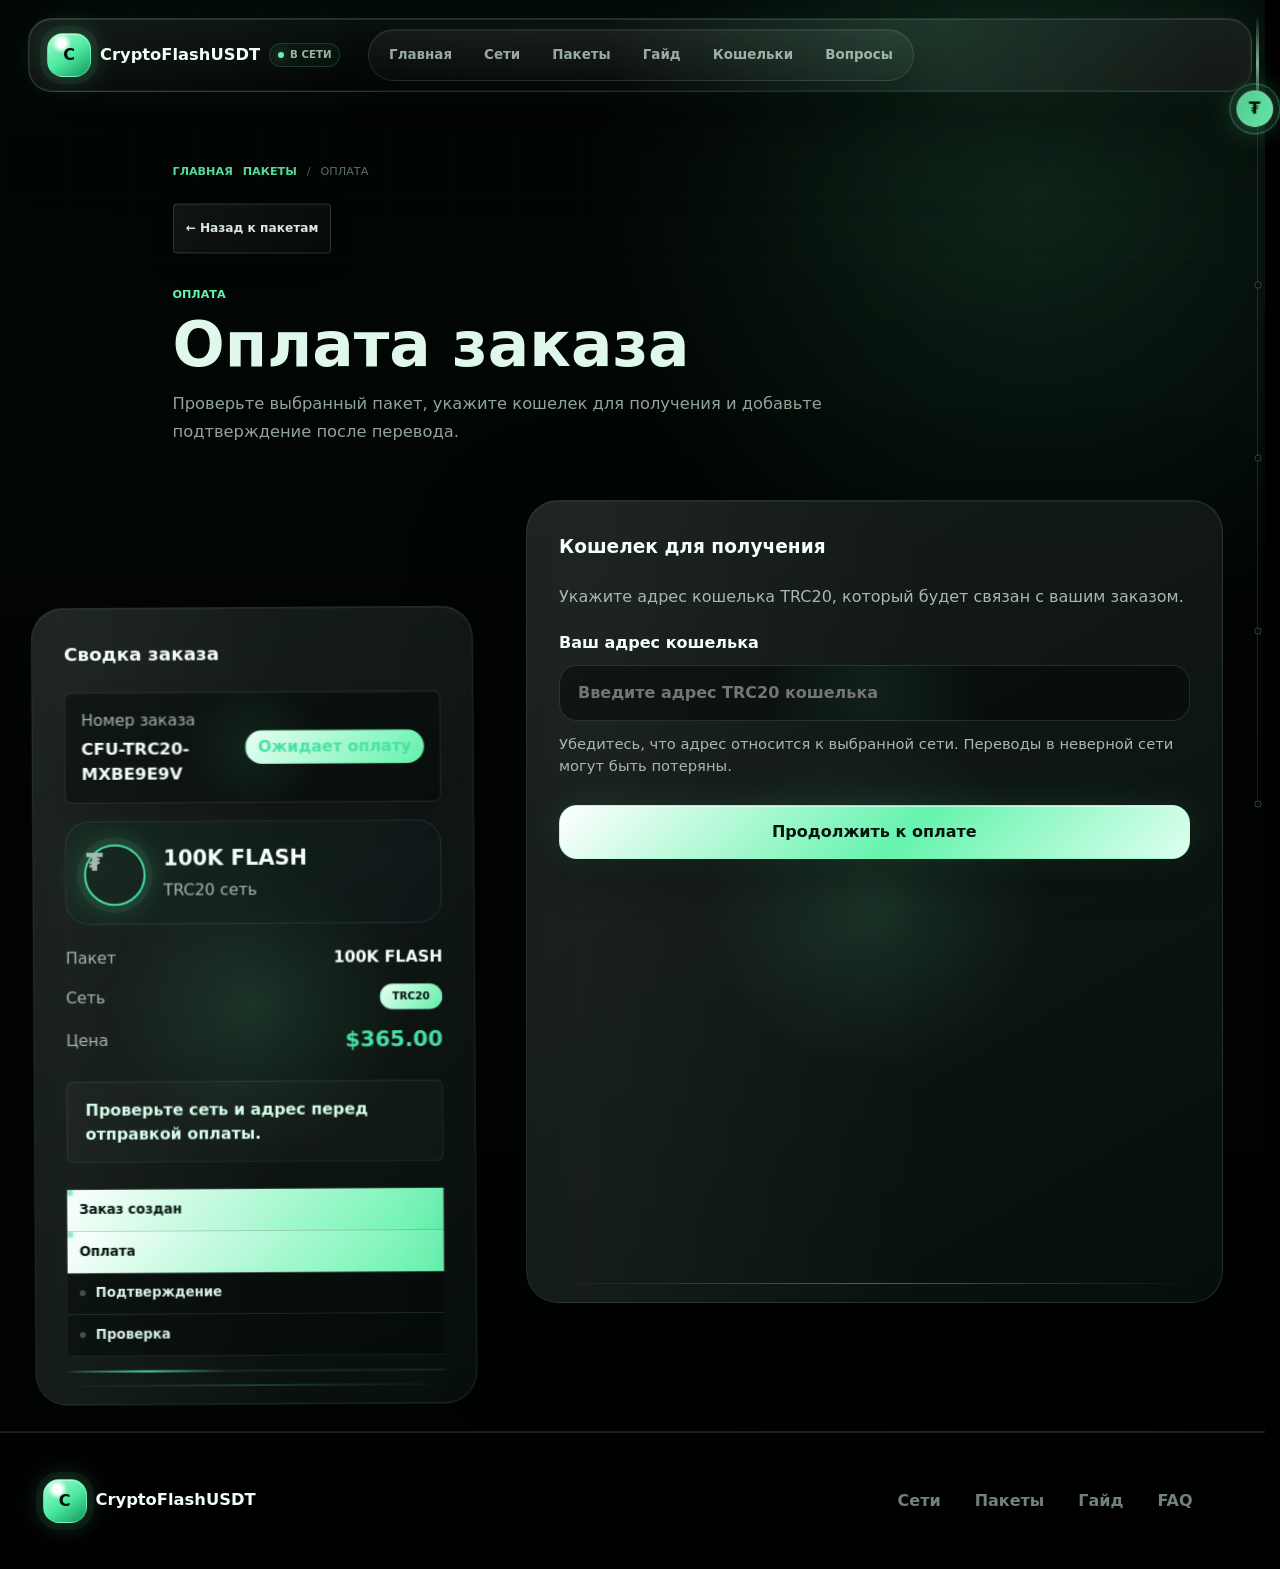
==== commit 4034e90f: "Add files via upload" ====
--- a/checkout.html
+++ b/checkout.html
@@ -8,7 +8,7 @@
       name="description"
       content="Проверьте выбранный пакет CryptoFlashUSDT, укажите кошелек и перейдите к оплате в выбранной сети."
     />
-    <link rel="stylesheet" href="styles.css?v=20260709-2038" />
+    <link rel="stylesheet" href="styles.css?v=20260710-0018" />
   </head>
   <body class="cosmic-ui" data-page="checkout">
     <div class="site-intro" aria-hidden="true">
@@ -205,6 +205,6 @@
       </div>
     </footer>
 
-    <script src="script.js?v=20260709-2038"></script>
+    <script src="script.js?v=20260710-0018"></script>
   </body>
 </html>
--- a/styles.css
+++ b/styles.css
@@ -14059,3 +14059,112 @@
       background 0.28s ease;
   }
 }
+
+/* Header centering fix: intro animations must not remove translateX(-50%) */
+@media (min-width: 761px) {
+  .cosmic-ui .site-header {
+    left: 50% !important;
+    right: auto !important;
+    width: min(calc(100% - 56px), 1320px) !important;
+    max-width: 1320px;
+    transform: translateX(-50%) translateZ(0) !important;
+  }
+
+  .cosmic-ui .nav-shell {
+    width: 100%;
+    max-width: none;
+    margin: 0 auto;
+  }
+}
+
+/* Cinematic hero animation upgrade */
+.cosmic-ui .hero {
+  background:
+    radial-gradient(circle at 62% 48%, rgba(62, 255, 169, 0.13), transparent 28%),
+    radial-gradient(circle at 78% 42%, rgba(128, 169, 255, 0.08), transparent 31%),
+    linear-gradient(180deg, #020504 0%, #06120d 58%, #020604 100%);
+}
+
+.cosmic-ui .hero-3d {
+  inset: -7% -8% -10% -8%;
+  overflow: visible;
+}
+
+.cosmic-ui .hero-3d::before {
+  background:
+    radial-gradient(circle at 63% 43%, transparent 0 24%, rgba(2, 5, 4, 0.2) 45%, rgba(2, 5, 4, 0.68) 78%),
+    linear-gradient(90deg, rgba(2, 5, 4, 0.96) 0%, rgba(2, 5, 4, 0.72) 24%, rgba(2, 5, 4, 0.14) 50%, rgba(2, 5, 4, 0.62) 100%),
+    linear-gradient(180deg, rgba(2, 5, 4, 0.32), transparent 42%, rgba(2, 5, 4, 0.68));
+}
+
+.cosmic-ui .hero-3d::after {
+  inset: 2% -12% -4% 18%;
+  background:
+    radial-gradient(circle at 56% 46%, rgba(212, 255, 232, 0.2), transparent 18%),
+    radial-gradient(circle at 70% 60%, rgba(101, 243, 173, 0.16), transparent 26%),
+    radial-gradient(circle at 84% 34%, rgba(138, 167, 255, 0.13), transparent 25%),
+    conic-gradient(from 78deg at 62% 50%, transparent 0deg, rgba(101, 243, 173, 0.16) 48deg, transparent 96deg, rgba(255, 223, 139, 0.09) 156deg, transparent 224deg, rgba(138, 167, 255, 0.13) 292deg, transparent 360deg);
+  opacity: 0.86;
+  filter: saturate(1.18);
+  animation: heroAuraBreath 8.2s cubic-bezier(0.45, 0, 0.55, 1) infinite;
+}
+
+.cosmic-ui #hero-3d-canvas {
+  filter: saturate(1.2) contrast(1.16) brightness(1.04);
+  transform: translateZ(0) scale(1.015);
+}
+
+.cosmic-ui.three-ready #hero-3d-canvas,
+.three-ready #hero-3d-canvas {
+  opacity: 0.98;
+}
+
+.cosmic-ui .hero-copy,
+.cosmic-ui .hero-premium-panel {
+  position: relative;
+  z-index: 3;
+}
+
+@media (min-width: 761px) {
+  .cosmic-ui .hero-copy::before {
+    content: "";
+    position: absolute;
+    inset: -38px -42px -34px -44px;
+    z-index: -1;
+    pointer-events: none;
+    border-radius: 34px;
+    background:
+      radial-gradient(circle at 50% 42%, rgba(0, 0, 0, 0.34), transparent 62%),
+      linear-gradient(90deg, rgba(0, 0, 0, 0.2), rgba(0, 0, 0, 0.05));
+    opacity: 0.82;
+  }
+}
+
+@media (max-width: 760px) {
+  .cosmic-ui .hero-3d {
+    inset: -4% -18% -8% -18%;
+  }
+
+  .cosmic-ui .hero-3d::before {
+    background:
+      linear-gradient(180deg, rgba(2, 5, 4, 0.46), rgba(2, 5, 4, 0.08) 34%, rgba(2, 5, 4, 0.78) 80%),
+      radial-gradient(circle at 62% 42%, transparent 0 20%, rgba(2, 5, 4, 0.42) 50%, rgba(2, 5, 4, 0.78) 88%),
+      linear-gradient(90deg, rgba(2, 5, 4, 0.94), rgba(2, 5, 4, 0.2) 52%, rgba(2, 5, 4, 0.74));
+  }
+
+  .cosmic-ui .hero-3d::after {
+    inset: 4% -24% 6% -18%;
+    opacity: 0.52;
+    animation-duration: 11s;
+  }
+
+  .cosmic-ui #hero-3d-canvas {
+    filter: saturate(1.12) contrast(1.12) brightness(0.98);
+    transform: translateZ(0) scale(1.04);
+  }
+
+  .cosmic-ui.three-ready #hero-3d-canvas,
+  .three-ready #hero-3d-canvas {
+    opacity: 0.86;
+  }
+}
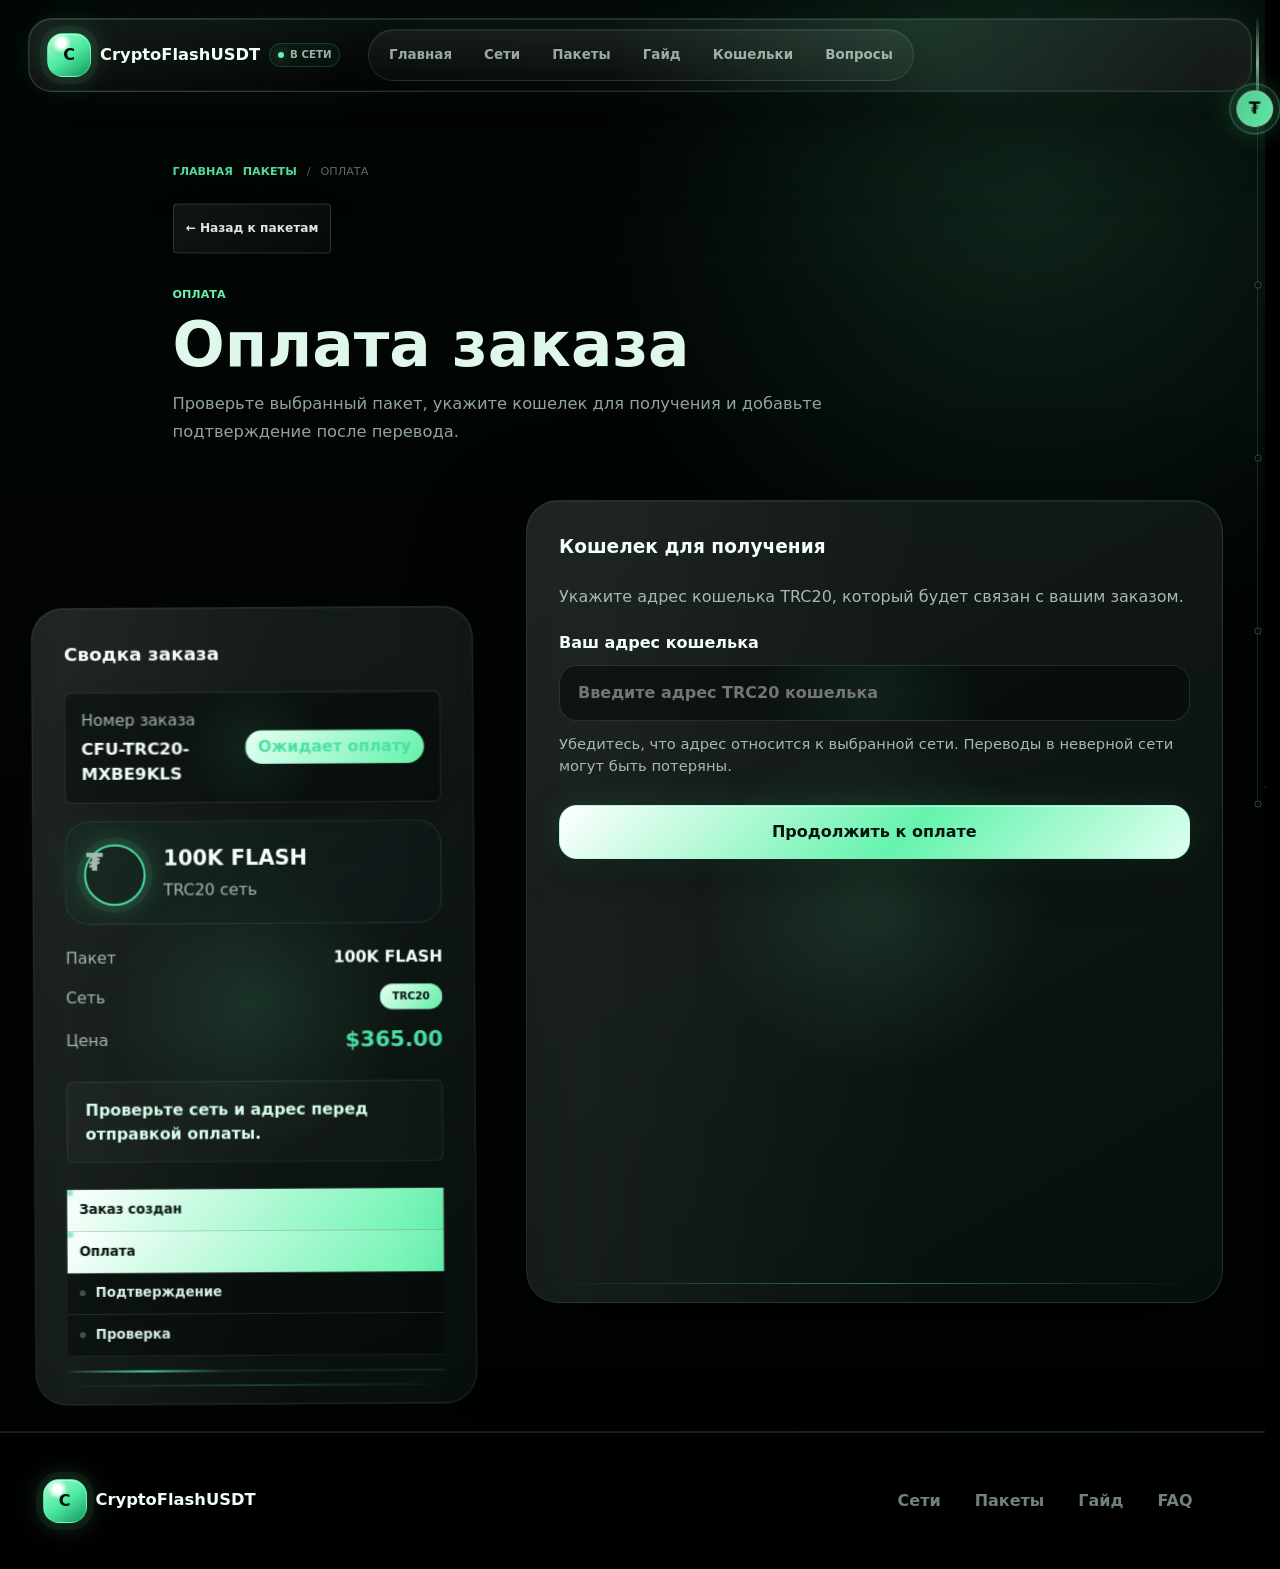
==== commit a92ede4a: "Add files via upload" ====
--- a/checkout.html
+++ b/checkout.html
@@ -8,7 +8,7 @@
       name="description"
       content="Проверьте выбранный пакет CryptoFlashUSDT, укажите кошелек и перейдите к оплате в выбранной сети."
     />
-    <link rel="stylesheet" href="styles.css?v=20260710-0018" />
+    <link rel="stylesheet" href="styles.css?v=20260710-1430" />
   </head>
   <body class="cosmic-ui" data-page="checkout">
     <div class="site-intro" aria-hidden="true">
@@ -205,6 +205,6 @@
       </div>
     </footer>
 
-    <script src="script.js?v=20260710-0018"></script>
+    <script src="script.js?v=20260710-1430"></script>
   </body>
 </html>
--- a/styles.css
+++ b/styles.css
@@ -14168,3 +14168,347 @@
     opacity: 0.86;
   }
 }
+
+/* Background-born reveal for process, wallets, and FAQ */
+.cosmic-ui #process .section-heading.reveal,
+.cosmic-ui #wallets .section-heading.reveal,
+.cosmic-ui #faq .section-heading.reveal {
+  opacity: 0;
+  transform: translate3d(0, 30px, 0) scale(0.982);
+  transition:
+    opacity 1.25s var(--smooth-appear),
+    transform 1.38s var(--smooth-appear),
+    text-shadow 1.25s ease;
+  transition-delay: var(--section-reveal-delay, 0ms);
+}
+
+.cosmic-ui #process .section-heading.reveal.is-visible,
+.cosmic-ui #wallets .section-heading.reveal.is-visible,
+.cosmic-ui #faq .section-heading.reveal.is-visible {
+  opacity: 1;
+  transform: translate3d(0, 0, 0) scale(1);
+  text-shadow: 0 0 34px rgba(101, 243, 173, 0.12);
+}
+
+.cosmic-ui #process .step,
+.cosmic-ui #wallets .wallet-compat-card,
+.cosmic-ui #faq .faq-list details,
+.cosmic-ui #faq .faq-more {
+  position: relative;
+  isolation: isolate;
+}
+
+.cosmic-ui #process .step > *,
+.cosmic-ui #wallets .wallet-compat-card > *,
+.cosmic-ui #faq .faq-list details > *,
+.cosmic-ui #faq .faq-more > * {
+  position: relative;
+  z-index: 1;
+}
+
+.cosmic-ui #process .step::before,
+.cosmic-ui #wallets .wallet-compat-card::before,
+.cosmic-ui #faq .faq-list details::before,
+.cosmic-ui #faq .faq-more::before {
+  content: "";
+  position: absolute;
+  inset: -1px;
+  z-index: 0;
+  pointer-events: none;
+  border-radius: inherit;
+  background:
+    radial-gradient(circle at 48% 16%, rgba(186, 255, 221, 0.2), transparent 25%),
+    radial-gradient(circle at 50% 86%, rgba(101, 243, 173, 0.14), transparent 34%),
+    linear-gradient(115deg, transparent 0%, rgba(101, 243, 173, 0.08) 42%, rgba(255, 255, 255, 0.12) 50%, rgba(101, 243, 173, 0.06) 58%, transparent 100%);
+  opacity: 0;
+  transform: translate3d(0, 18px, 0) scale(0.9);
+  transition:
+    opacity 1.38s var(--smooth-appear),
+    transform 1.48s var(--smooth-appear);
+  transition-delay: inherit;
+}
+
+.cosmic-ui #process .step.reveal,
+.cosmic-ui #wallets .wallet-compat-card.reveal,
+.cosmic-ui #faq .faq-list details.reveal,
+.cosmic-ui #faq .faq-more.reveal {
+  opacity: 0;
+  filter: none !important;
+  transform: translate3d(0, 50px, 0) scale(0.966);
+  box-shadow: 0 0 0 rgba(101, 243, 173, 0);
+  transition:
+    opacity 1.24s var(--smooth-appear),
+    transform 1.42s var(--smooth-appear),
+    border-color 0.52s ease,
+    box-shadow 1.2s ease,
+    background 1.2s ease;
+  transition-delay: var(--section-reveal-delay, var(--reveal-delay, 0ms));
+}
+
+.cosmic-ui #process .step.reveal.is-visible:not(:hover):not(:focus-within),
+.cosmic-ui #wallets .wallet-compat-card.reveal.is-visible:not(:hover):not(:focus-within),
+.cosmic-ui #faq .faq-list details.reveal.is-visible:not(:hover):not(:focus-within),
+.cosmic-ui #faq .faq-more.reveal.is-visible:not(:hover):not(:focus-within) {
+  opacity: 1;
+  transform: translate3d(0, 0, 0) scale(1);
+  box-shadow:
+    0 18px 54px rgba(0, 0, 0, 0.22),
+    0 0 44px rgba(101, 243, 173, 0.055);
+}
+
+.cosmic-ui #process .step.reveal.is-visible::before,
+.cosmic-ui #wallets .wallet-compat-card.reveal.is-visible::before,
+.cosmic-ui #faq .faq-list details.reveal.is-visible::before,
+.cosmic-ui #faq .faq-more.reveal.is-visible::before {
+  opacity: 0.78;
+  transform: translate3d(0, 0, 0) scale(1);
+}
+
+.cosmic-ui #process .step.reveal.is-visible::after,
+.cosmic-ui #wallets .wallet-compat-card.reveal.is-visible::after,
+.cosmic-ui #faq .faq-list details.reveal.is-visible::after,
+.cosmic-ui #faq .faq-more.reveal.is-visible::after {
+  animation-delay: var(--section-reveal-delay, var(--reveal-delay, 0ms));
+}
+
+.cosmic-ui #process .step.reveal.is-visible,
+.cosmic-ui #wallets .wallet-compat-card.reveal.is-visible,
+.cosmic-ui #faq .faq-list details.reveal.is-visible,
+.cosmic-ui #faq .faq-more.reveal.is-visible {
+  opacity: 1;
+}
+
+@media (max-width: 760px) {
+  .cosmic-ui #process .section-heading.reveal,
+  .cosmic-ui #wallets .section-heading.reveal,
+  .cosmic-ui #faq .section-heading.reveal {
+    transform: translate3d(0, 22px, 0) scale(0.99);
+    transition:
+      opacity 0.82s var(--smooth-appear),
+      transform 0.94s var(--smooth-appear);
+  }
+
+  .cosmic-ui #process .step.reveal,
+  .cosmic-ui #wallets .wallet-compat-card.reveal,
+  .cosmic-ui #faq .faq-list details.reveal,
+  .cosmic-ui #faq .faq-more.reveal {
+    transform: translate3d(0, 28px, 0) scale(0.982);
+    transition:
+      opacity 0.84s var(--smooth-appear),
+      transform 0.96s var(--smooth-appear),
+      border-color 0.36s ease,
+      box-shadow 0.7s ease,
+      background 0.7s ease;
+    transition-delay: var(--section-reveal-delay, var(--reveal-delay, 0ms));
+  }
+
+  .cosmic-ui #process .step::before,
+  .cosmic-ui #wallets .wallet-compat-card::before,
+  .cosmic-ui #faq .faq-list details::before,
+  .cosmic-ui #faq .faq-more::before {
+    opacity: 0;
+    transform: translate3d(0, 10px, 0) scale(0.94);
+    transition:
+      opacity 0.86s var(--smooth-appear),
+      transform 0.94s var(--smooth-appear);
+  }
+}
+
+@media (prefers-reduced-motion: reduce) {
+  .cosmic-ui #process .step::before,
+  .cosmic-ui #wallets .wallet-compat-card::before,
+  .cosmic-ui #faq .faq-list details::before,
+  .cosmic-ui #faq .faq-more::before {
+    opacity: 0 !important;
+    transform: none !important;
+    transition: none !important;
+  }
+}
+
+/* Strong materialization pass: visible change while scrolling */
+@keyframes sectionLightSweep {
+  0% {
+    opacity: 0;
+    transform: translate3d(-125%, 0, 0) skewX(-12deg);
+  }
+  18% {
+    opacity: 0.9;
+  }
+  62% {
+    opacity: 0.45;
+  }
+  100% {
+    opacity: 0;
+    transform: translate3d(125%, 0, 0) skewX(-12deg);
+  }
+}
+
+@keyframes sectionBorderPulse {
+  0% {
+    box-shadow:
+      0 0 0 rgba(101, 243, 173, 0),
+      inset 0 0 0 rgba(255, 255, 255, 0);
+  }
+  42% {
+    box-shadow:
+      0 0 64px rgba(101, 243, 173, 0.22),
+      inset 0 0 34px rgba(186, 255, 221, 0.08);
+  }
+  100% {
+    box-shadow:
+      0 18px 54px rgba(0, 0, 0, 0.24),
+      0 0 42px rgba(101, 243, 173, 0.08);
+  }
+}
+
+.cosmic-ui #process .section-heading.reveal,
+.cosmic-ui #wallets .section-heading.reveal,
+.cosmic-ui #faq .section-heading.reveal {
+  opacity: 1;
+  transform: translate3d(0, 34px, 0) scale(0.975);
+}
+
+.cosmic-ui #process .section-heading.reveal > *,
+.cosmic-ui #wallets .section-heading.reveal > *,
+.cosmic-ui #faq .section-heading.reveal > * {
+  opacity: 0;
+  transform: translate3d(0, 20px, 0);
+  transition:
+    opacity 0.96s var(--smooth-appear),
+    transform 1.08s var(--smooth-appear),
+    color 0.7s ease;
+  transition-delay: calc(var(--section-reveal-delay, var(--reveal-delay, 0ms)) + 120ms);
+}
+
+.cosmic-ui #process .section-heading.reveal.is-visible,
+.cosmic-ui #wallets .section-heading.reveal.is-visible,
+.cosmic-ui #faq .section-heading.reveal.is-visible {
+  transform: translate3d(0, 0, 0) scale(1);
+}
+
+.cosmic-ui #process .section-heading.reveal.is-visible > *,
+.cosmic-ui #wallets .section-heading.reveal.is-visible > *,
+.cosmic-ui #faq .section-heading.reveal.is-visible > * {
+  opacity: 1;
+  transform: translate3d(0, 0, 0);
+}
+
+.cosmic-ui #process .step.reveal,
+.cosmic-ui #wallets .wallet-compat-card.reveal,
+.cosmic-ui #faq .faq-list details.reveal,
+.cosmic-ui #faq .faq-more.reveal {
+  opacity: 1;
+  overflow: hidden;
+  clip-path: inset(22% 13% 22% 13% round 8px);
+  transform: translate3d(0, 62px, 0) scale(0.952);
+  border-color: rgba(101, 243, 173, 0.04);
+  background:
+    radial-gradient(circle at 50% 50%, rgba(101, 243, 173, 0.035), transparent 54%),
+    rgba(1, 5, 3, 0.18);
+  transition:
+    clip-path 1.28s var(--smooth-appear),
+    transform 1.28s var(--smooth-appear),
+    border-color 1.08s ease,
+    background 1.12s ease,
+    box-shadow 1.2s ease;
+  transition-delay: var(--section-reveal-delay, var(--reveal-delay, 0ms));
+}
+
+.cosmic-ui #process .step.reveal > *,
+.cosmic-ui #wallets .wallet-compat-card.reveal > *,
+.cosmic-ui #faq .faq-list details.reveal > *,
+.cosmic-ui #faq .faq-more.reveal > * {
+  opacity: 0;
+  transform: translate3d(0, 18px, 0);
+  transition:
+    opacity 0.86s var(--smooth-appear),
+    transform 0.96s var(--smooth-appear);
+  transition-delay: calc(var(--section-reveal-delay, var(--reveal-delay, 0ms)) + 220ms);
+}
+
+.cosmic-ui #process .step.reveal::before,
+.cosmic-ui #wallets .wallet-compat-card.reveal::before,
+.cosmic-ui #faq .faq-list details.reveal::before,
+.cosmic-ui #faq .faq-more.reveal::before {
+  inset: 0;
+  border-radius: inherit;
+  background:
+    linear-gradient(105deg, transparent 0%, rgba(186, 255, 221, 0.18) 40%, rgba(255, 255, 255, 0.34) 50%, rgba(101, 243, 173, 0.16) 60%, transparent 100%);
+  opacity: 0;
+  transform: translate3d(-125%, 0, 0) skewX(-12deg);
+  transition: none;
+}
+
+.cosmic-ui #process .step.reveal.is-visible,
+.cosmic-ui #wallets .wallet-compat-card.reveal.is-visible,
+.cosmic-ui #faq .faq-list details.reveal.is-visible,
+.cosmic-ui #faq .faq-more.reveal.is-visible {
+  clip-path: inset(0 0 0 0 round 8px);
+  transform: translate3d(0, 0, 0) scale(1);
+  border-color: rgba(101, 243, 173, 0.2);
+  background:
+    radial-gradient(circle at 24% 12%, rgba(101, 243, 173, 0.14), transparent 28%),
+    radial-gradient(circle at 80% 80%, rgba(186, 255, 221, 0.055), transparent 34%),
+    linear-gradient(145deg, rgba(255, 255, 255, 0.052), rgba(255, 255, 255, 0.012)),
+    rgba(4, 14, 10, 0.86);
+  animation: sectionBorderPulse 1.5s var(--smooth-appear) both;
+  animation-delay: var(--section-reveal-delay, var(--reveal-delay, 0ms));
+}
+
+.cosmic-ui #process .step.reveal.is-visible > *,
+.cosmic-ui #wallets .wallet-compat-card.reveal.is-visible > *,
+.cosmic-ui #faq .faq-list details.reveal.is-visible > *,
+.cosmic-ui #faq .faq-more.reveal.is-visible > * {
+  opacity: 1;
+  transform: translate3d(0, 0, 0);
+}
+
+.cosmic-ui #process .step.reveal.is-visible::before,
+.cosmic-ui #wallets .wallet-compat-card.reveal.is-visible::before,
+.cosmic-ui #faq .faq-list details.reveal.is-visible::before,
+.cosmic-ui #faq .faq-more.reveal.is-visible::before {
+  animation: sectionLightSweep 1.35s ease-out both;
+  animation-delay: calc(var(--section-reveal-delay, var(--reveal-delay, 0ms)) + 120ms);
+}
+
+@media (max-width: 760px) {
+  .cosmic-ui #process .step.reveal,
+  .cosmic-ui #wallets .wallet-compat-card.reveal,
+  .cosmic-ui #faq .faq-list details.reveal,
+  .cosmic-ui #faq .faq-more.reveal {
+    clip-path: inset(18% 10% 18% 10% round 8px);
+    transform: translate3d(0, 34px, 0) scale(0.974);
+    transition:
+      clip-path 0.9s var(--smooth-appear),
+      transform 0.92s var(--smooth-appear),
+      border-color 0.72s ease,
+      background 0.78s ease,
+      box-shadow 0.82s ease;
+  }
+
+  .cosmic-ui #process .step.reveal > *,
+  .cosmic-ui #wallets .wallet-compat-card.reveal > *,
+  .cosmic-ui #faq .faq-list details.reveal > *,
+  .cosmic-ui #faq .faq-more.reveal > * {
+    transform: translate3d(0, 12px, 0);
+    transition:
+      opacity 0.64s var(--smooth-appear),
+      transform 0.72s var(--smooth-appear);
+    transition-delay: calc(var(--section-reveal-delay, var(--reveal-delay, 0ms)) + 120ms);
+  }
+
+  .cosmic-ui #process .step.reveal.is-visible,
+  .cosmic-ui #wallets .wallet-compat-card.reveal.is-visible,
+  .cosmic-ui #faq .faq-list details.reveal.is-visible,
+  .cosmic-ui #faq .faq-more.reveal.is-visible {
+    clip-path: inset(0 0 0 0 round 8px);
+    animation-duration: 1.02s;
+  }
+
+  .cosmic-ui #process .step.reveal.is-visible::before,
+  .cosmic-ui #wallets .wallet-compat-card.reveal.is-visible::before,
+  .cosmic-ui #faq .faq-list details.reveal.is-visible::before,
+  .cosmic-ui #faq .faq-more.reveal.is-visible::before {
+    animation-duration: 1.02s;
+  }
+}
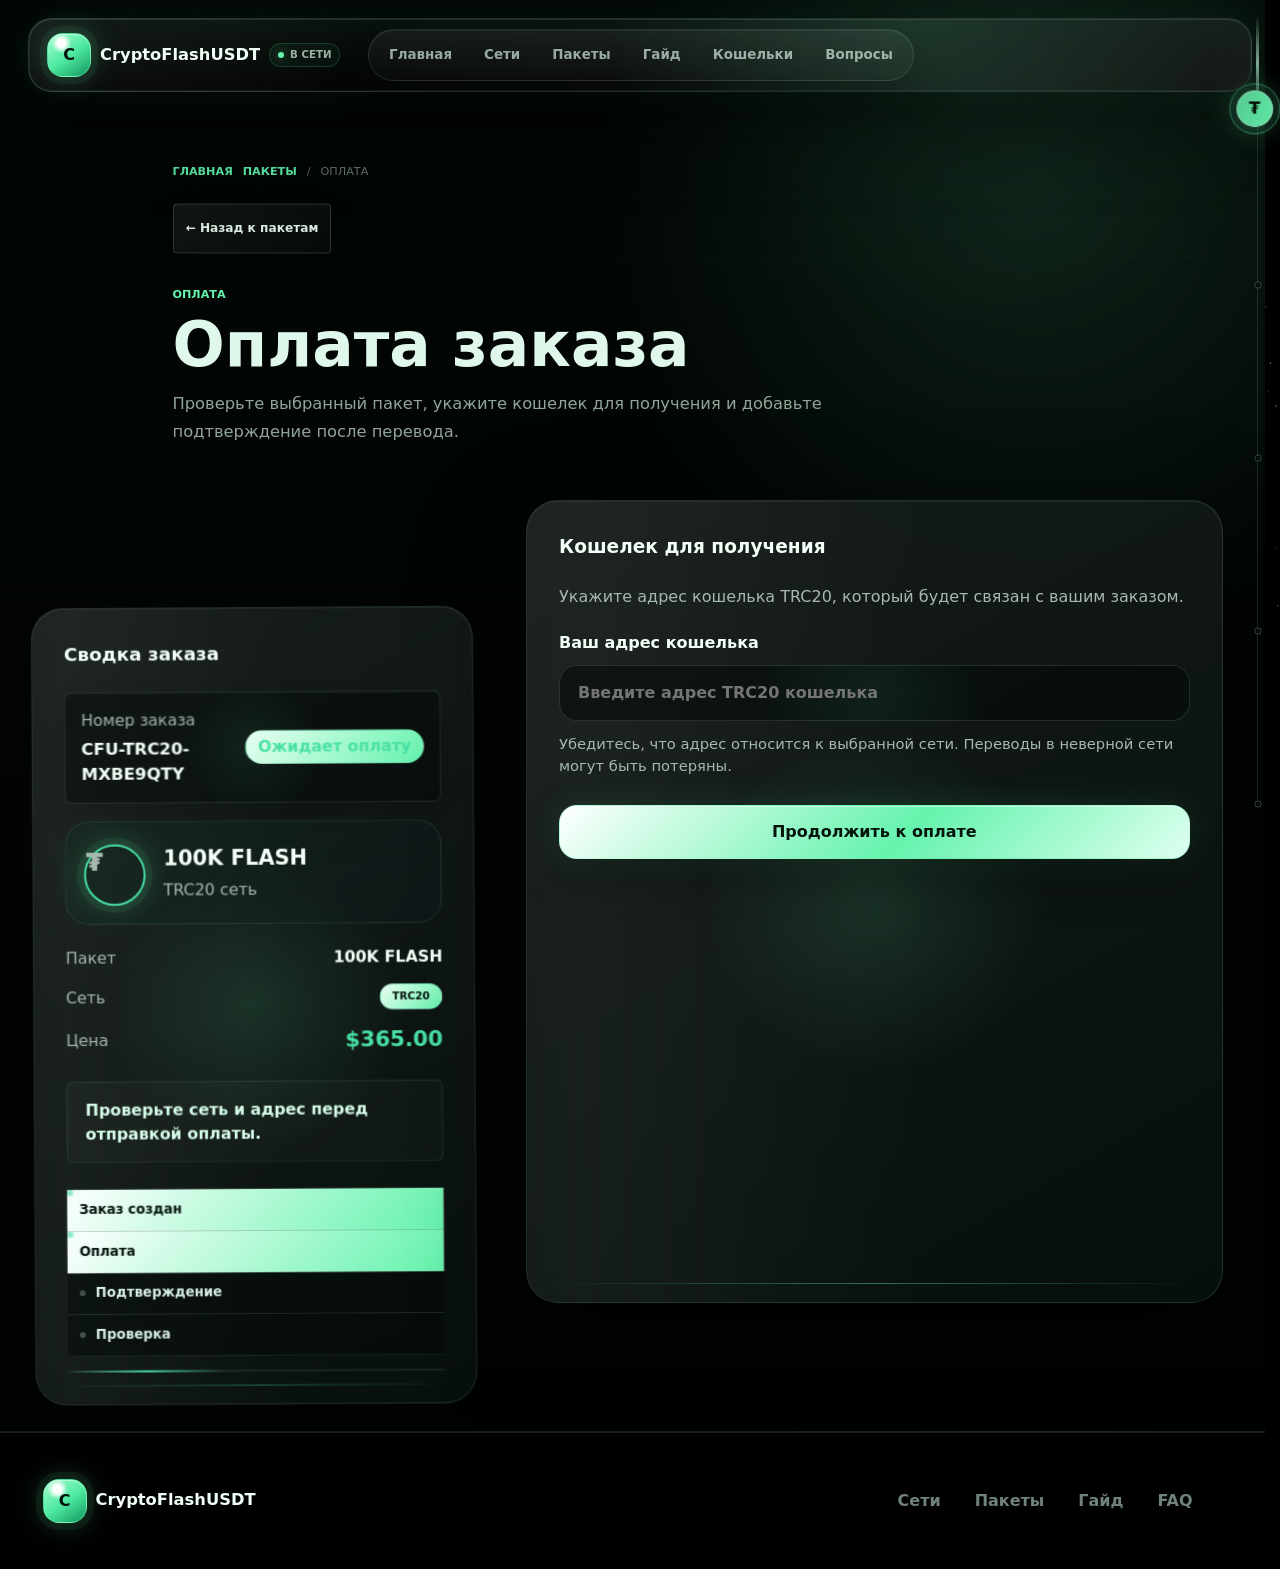
==== commit 293bdb2c: "Add files via upload" ====
--- a/checkout.html
+++ b/checkout.html
@@ -8,7 +8,7 @@
       name="description"
       content="Проверьте выбранный пакет CryptoFlashUSDT, укажите кошелек и перейдите к оплате в выбранной сети."
     />
-    <link rel="stylesheet" href="styles.css?v=20260710-1430" />
+    <link rel="stylesheet" href="styles.css?v=20260710-1440" />
   </head>
   <body class="cosmic-ui" data-page="checkout">
     <div class="site-intro" aria-hidden="true">
@@ -205,6 +205,6 @@
       </div>
     </footer>
 
-    <script src="script.js?v=20260710-1430"></script>
+    <script src="script.js?v=20260710-1440"></script>
   </body>
 </html>
--- a/styles.css
+++ b/styles.css
@@ -14512,3 +14512,71 @@
     animation-duration: 1.02s;
   }
 }
+
+/* Restore the full main hero animation */
+.cosmic-ui .hero-3d {
+  inset: -14% -18% -18% -10%;
+  overflow: visible;
+}
+
+.cosmic-ui .hero-3d::before {
+  background:
+    radial-gradient(circle at 66% 49%, transparent 0 34%, rgba(0, 0, 0, 0.2) 58%, rgba(0, 0, 0, 0.48) 100%),
+    linear-gradient(90deg, rgba(0, 0, 0, 0.94) 0%, rgba(0, 0, 0, 0.54) 23%, rgba(0, 0, 0, 0.08) 45%, rgba(0, 0, 0, 0.14) 68%, rgba(0, 0, 0, 0.48) 100%),
+    linear-gradient(180deg, rgba(0, 0, 0, 0.2), transparent 38%, rgba(0, 0, 0, 0.44));
+}
+
+.cosmic-ui .hero-3d::after {
+  inset: -5% -12% -10% 24%;
+  opacity: 0.74;
+}
+
+.cosmic-ui #hero-3d-canvas {
+  opacity: 0;
+  filter: saturate(1.22) contrast(1.12) brightness(1.04);
+  transform: translate3d(4%, 0, 0) scale(0.98);
+  transform-origin: 64% 50%;
+}
+
+.cosmic-ui.three-ready #hero-3d-canvas,
+.three-ready #hero-3d-canvas {
+  opacity: 0.96;
+}
+
+@media (min-width: 761px) {
+  .cosmic-ui .hero-copy::before {
+    inset: -44px -34px -36px -38px;
+    background:
+      radial-gradient(circle at 45% 42%, rgba(0, 0, 0, 0.52), transparent 64%),
+      linear-gradient(90deg, rgba(0, 0, 0, 0.38), rgba(0, 0, 0, 0.12));
+    opacity: 0.86;
+  }
+}
+
+@media (max-width: 760px) {
+  .cosmic-ui .hero-3d {
+    inset: -7% -30% -12% -22%;
+    height: 72svh;
+  }
+
+  .cosmic-ui .hero-3d::before {
+    background:
+      linear-gradient(180deg, rgba(0, 0, 0, 0.38), rgba(0, 0, 0, 0.08) 34%, rgba(0, 0, 0, 0.84) 88%),
+      linear-gradient(90deg, rgba(0, 0, 0, 0.76), rgba(0, 0, 0, 0.1) 48%, rgba(0, 0, 0, 0.62));
+  }
+
+  .cosmic-ui .hero-3d::after {
+    inset: 0 -28% 5% -18%;
+    opacity: 0.52;
+  }
+
+  .cosmic-ui #hero-3d-canvas {
+    transform: translate3d(0, -1%, 0) scale(0.96);
+    opacity: 0;
+  }
+
+  .cosmic-ui.three-ready #hero-3d-canvas,
+  .three-ready #hero-3d-canvas {
+    opacity: 0.82;
+  }
+}
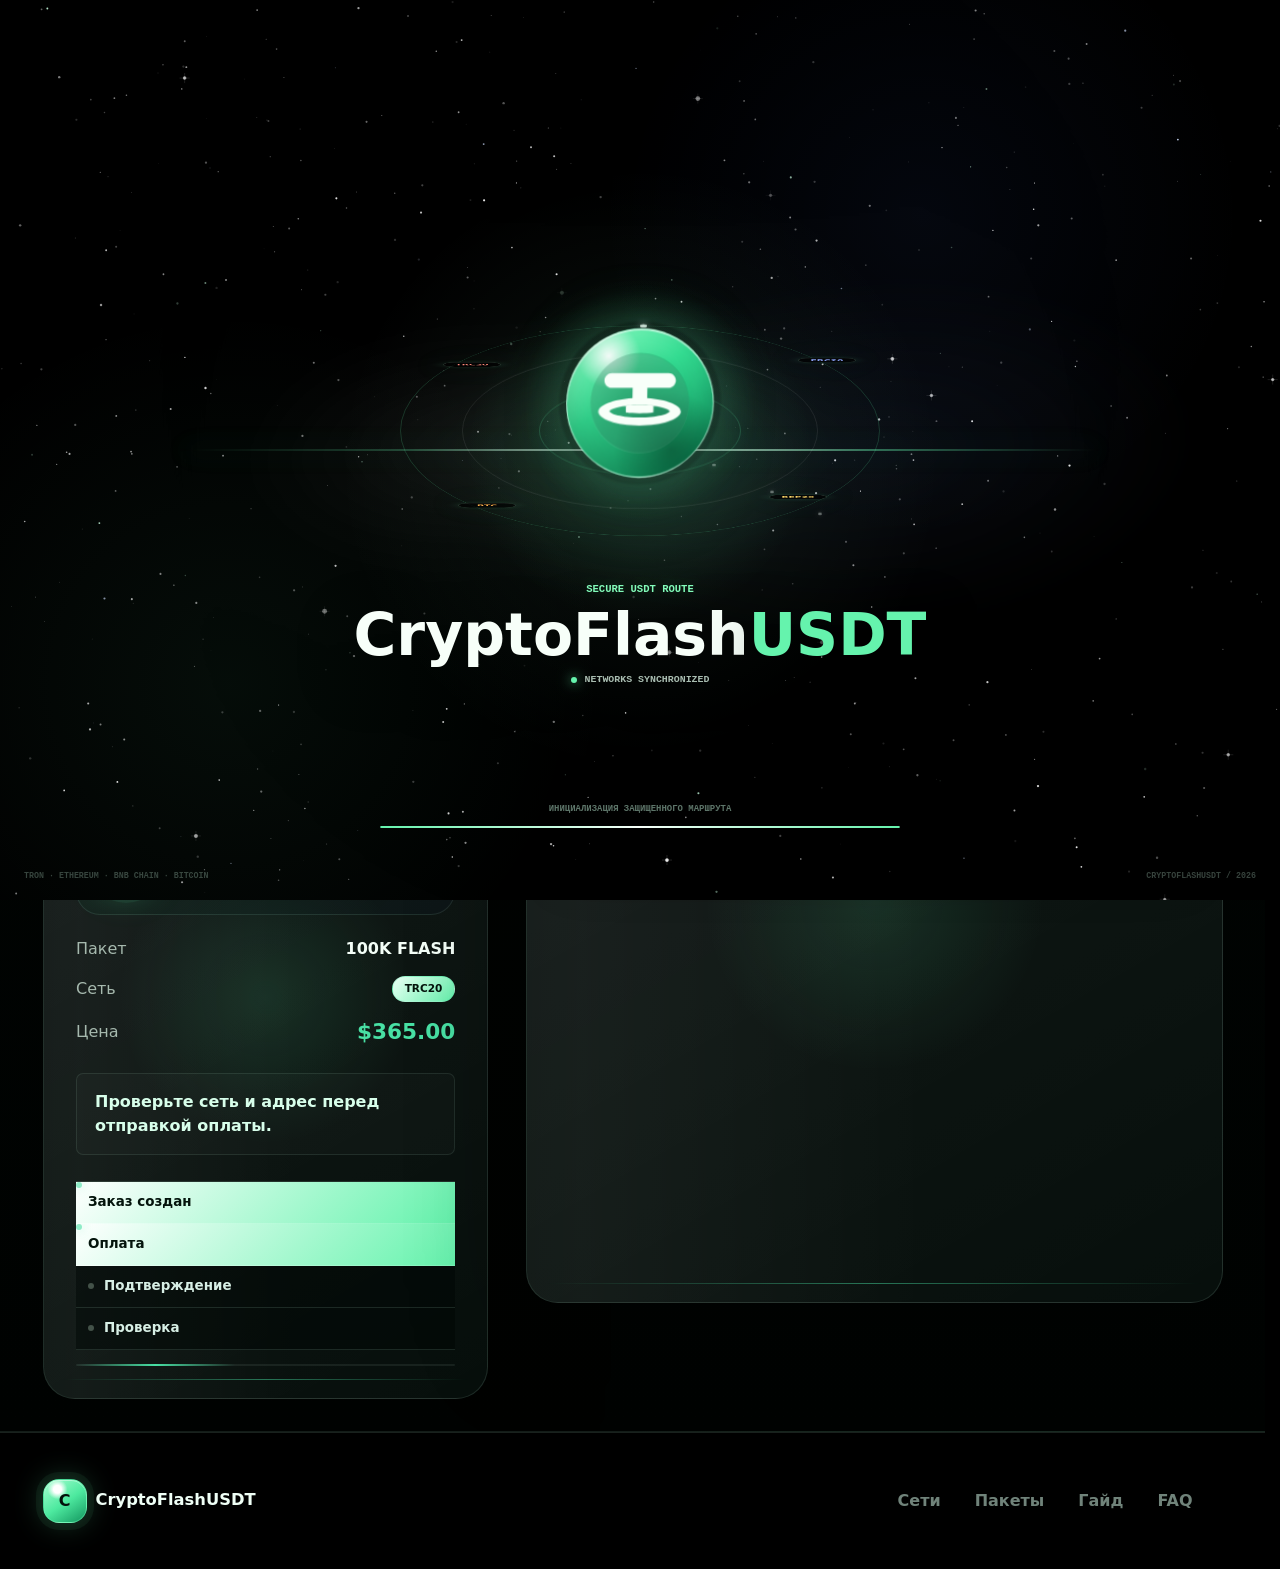
==== commit 2f0a12a8: "Add files via upload" ====
--- a/checkout.html
+++ b/checkout.html
@@ -8,7 +8,7 @@
       name="description"
       content="Проверьте выбранный пакет CryptoFlashUSDT, укажите кошелек и перейдите к оплате в выбранной сети."
     />
-    <link rel="stylesheet" href="styles.css?v=20260710-1440" />
+    <link rel="stylesheet" href="styles.css?v=20260710-1450" />
   </head>
   <body class="cosmic-ui" data-page="checkout">
     <div class="site-intro" aria-hidden="true">
@@ -205,6 +205,6 @@
       </div>
     </footer>
 
-    <script src="script.js?v=20260710-1440"></script>
+    <script src="script.js?v=20260710-1450"></script>
   </body>
 </html>
--- a/styles.css
+++ b/styles.css
@@ -14580,3 +14580,65 @@
     opacity: 0.82;
   }
 }
+
+/* Centered hero coin pass: keep the animation visible through the full turn */
+.cosmic-ui .hero-3d {
+  inset: -14% -12% -18% -12%;
+}
+
+.cosmic-ui .hero-3d::before {
+  background:
+    radial-gradient(circle at 58% 49%, transparent 0 39%, rgba(0, 0, 0, 0.14) 63%, rgba(0, 0, 0, 0.42) 100%),
+    linear-gradient(90deg, rgba(0, 0, 0, 0.93) 0%, rgba(0, 0, 0, 0.5) 20%, rgba(0, 0, 0, 0.05) 42%, rgba(0, 0, 0, 0.1) 66%, rgba(0, 0, 0, 0.4) 100%),
+    linear-gradient(180deg, rgba(0, 0, 0, 0.18), transparent 40%, rgba(0, 0, 0, 0.42));
+}
+
+.cosmic-ui .hero-3d::after {
+  inset: -6% -8% -10% 8%;
+  opacity: 0.8;
+}
+
+.cosmic-ui #hero-3d-canvas {
+  transform: translate3d(0, 0, 0) scale(1.01);
+  transform-origin: 54% 50%;
+}
+
+.cosmic-ui.three-ready #hero-3d-canvas,
+.three-ready #hero-3d-canvas {
+  opacity: 0.98;
+}
+
+@media (min-width: 761px) {
+  .cosmic-ui .hero-copy::before {
+    background:
+      radial-gradient(circle at 46% 42%, rgba(0, 0, 0, 0.6), transparent 60%),
+      linear-gradient(90deg, rgba(0, 0, 0, 0.46), rgba(0, 0, 0, 0.13));
+  }
+}
+
+@media (max-width: 760px) {
+  .cosmic-ui .hero-3d {
+    inset: -7% -24% -12% -24%;
+  }
+
+  .cosmic-ui .hero-3d::before {
+    background:
+      linear-gradient(180deg, rgba(0, 0, 0, 0.36), rgba(0, 0, 0, 0.06) 34%, rgba(0, 0, 0, 0.82) 88%),
+      radial-gradient(circle at 54% 42%, transparent 0 35%, rgba(0, 0, 0, 0.42) 80%),
+      linear-gradient(90deg, rgba(0, 0, 0, 0.72), rgba(0, 0, 0, 0.06) 50%, rgba(0, 0, 0, 0.58));
+  }
+
+  .cosmic-ui .hero-3d::after {
+    inset: 0 -20% 5% -20%;
+    opacity: 0.56;
+  }
+
+  .cosmic-ui #hero-3d-canvas {
+    transform: translate3d(0, -1%, 0) scale(1);
+  }
+
+  .cosmic-ui.three-ready #hero-3d-canvas,
+  .three-ready #hero-3d-canvas {
+    opacity: 0.84;
+  }
+}
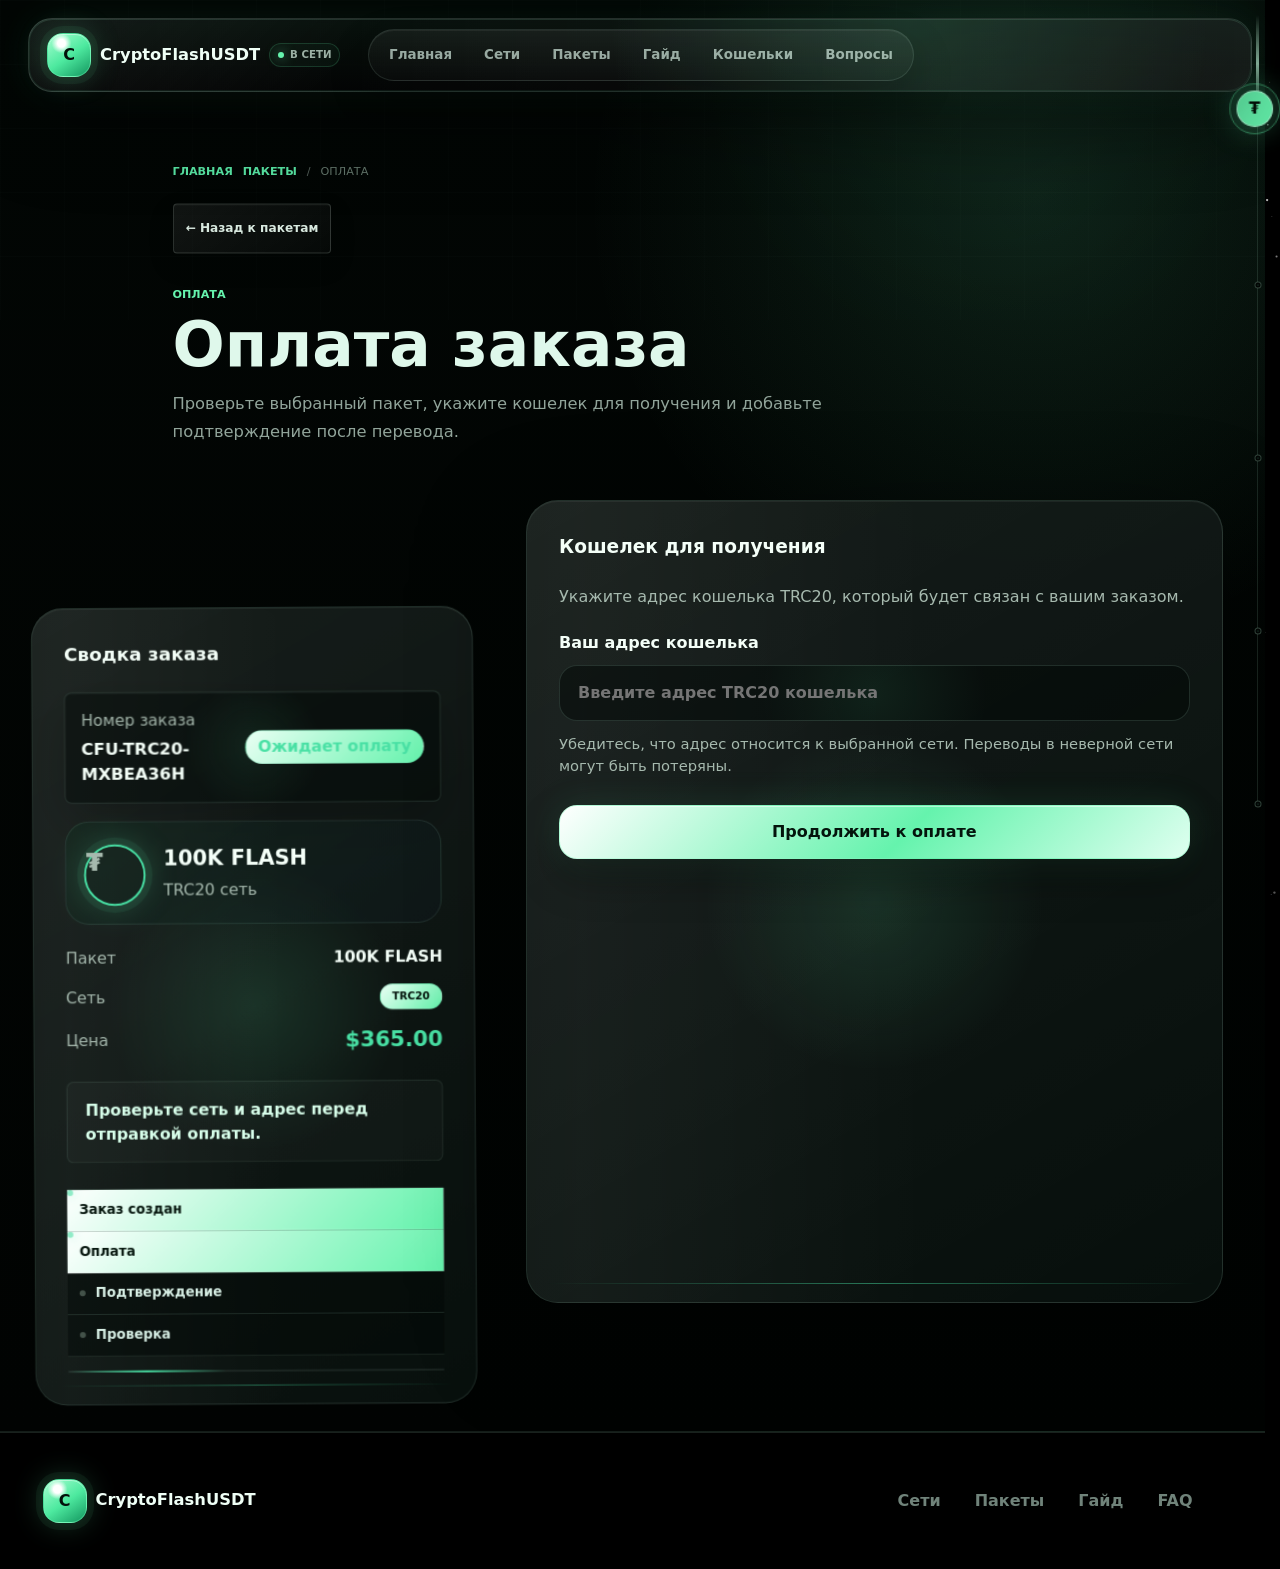
==== commit 56b9b2a2: "Add files via upload" ====
--- a/checkout.html
+++ b/checkout.html
@@ -8,7 +8,7 @@
       name="description"
       content="Проверьте выбранный пакет CryptoFlashUSDT, укажите кошелек и перейдите к оплате в выбранной сети."
     />
-    <link rel="stylesheet" href="styles.css?v=20260710-1450" />
+    <link rel="stylesheet" href="styles.css?v=20260710-1500" />
   </head>
   <body class="cosmic-ui" data-page="checkout">
     <div class="site-intro" aria-hidden="true">
@@ -205,6 +205,6 @@
       </div>
     </footer>
 
-    <script src="script.js?v=20260710-1450"></script>
+    <script src="script.js?v=20260710-1500"></script>
   </body>
 </html>
--- a/styles.css
+++ b/styles.css
@@ -12493,6 +12493,181 @@
   .cosmic-ui.three-ready #hero-3d-canvas,
   .three-ready #hero-3d-canvas {
     opacity: 0.84;
+  }
+}
+
+/* Absolute final no-crop hero composition */
+.cosmic-ui .hero {
+  overflow: hidden;
+}
+
+.cosmic-ui .hero-copy::before {
+  content: none !important;
+  display: none !important;
+}
+
+.cosmic-ui .hero-3d {
+  inset: -10% -4% -12% -4%;
+  overflow: visible;
+}
+
+.cosmic-ui .hero-3d::before {
+  background:
+    radial-gradient(circle at 56% 48%, transparent 0 44%, rgba(0, 0, 0, 0.12) 64%, rgba(0, 0, 0, 0.34) 100%),
+    linear-gradient(90deg, rgba(0, 0, 0, 0.9) 0%, rgba(0, 0, 0, 0.46) 20%, rgba(0, 0, 0, 0.04) 43%, rgba(0, 0, 0, 0.08) 67%, rgba(0, 0, 0, 0.28) 100%),
+    linear-gradient(180deg, rgba(0, 0, 0, 0.16), transparent 42%, rgba(0, 0, 0, 0.36));
+}
+
+.cosmic-ui .hero-3d::after {
+  inset: -4% -2% -8% 6%;
+  opacity: 0.72;
+}
+
+.cosmic-ui #hero-3d-canvas {
+  transform: translate3d(1.5%, 0, 0) scale(0.9);
+  transform-origin: 50% 50%;
+  filter: saturate(1.18) contrast(1.12) brightness(1.04);
+}
+
+.cosmic-ui.three-ready #hero-3d-canvas,
+.three-ready #hero-3d-canvas {
+  opacity: 0.96;
+}
+
+@media (min-width: 761px) {
+  .cosmic-ui .hero-copy {
+    text-shadow: 0 16px 44px rgba(0, 0, 0, 0.52);
+  }
+}
+
+@media (max-width: 760px) {
+  .cosmic-ui .hero-3d {
+    inset: -5% -18% -10% -18%;
+    height: 70svh;
+  }
+
+  .cosmic-ui #hero-3d-canvas {
+    transform: translate3d(0, -1%, 0) scale(0.92);
+  }
+
+  .cosmic-ui.three-ready #hero-3d-canvas,
+  .three-ready #hero-3d-canvas {
+    opacity: 0.82;
+  }
+}
+
+/* Final no-crop hero composition */
+.cosmic-ui .hero {
+  overflow: hidden;
+}
+
+.cosmic-ui .hero-copy::before {
+  content: none !important;
+  display: none !important;
+}
+
+.cosmic-ui .hero-3d {
+  inset: -10% -4% -12% -4%;
+  overflow: visible;
+}
+
+.cosmic-ui .hero-3d::before {
+  background:
+    radial-gradient(circle at 56% 48%, transparent 0 44%, rgba(0, 0, 0, 0.12) 64%, rgba(0, 0, 0, 0.34) 100%),
+    linear-gradient(90deg, rgba(0, 0, 0, 0.9) 0%, rgba(0, 0, 0, 0.46) 20%, rgba(0, 0, 0, 0.04) 43%, rgba(0, 0, 0, 0.08) 67%, rgba(0, 0, 0, 0.28) 100%),
+    linear-gradient(180deg, rgba(0, 0, 0, 0.16), transparent 42%, rgba(0, 0, 0, 0.36));
+}
+
+.cosmic-ui .hero-3d::after {
+  inset: -4% -2% -8% 6%;
+  opacity: 0.72;
+}
+
+.cosmic-ui #hero-3d-canvas {
+  transform: translate3d(1.5%, 0, 0) scale(0.9);
+  transform-origin: 50% 50%;
+  filter: saturate(1.18) contrast(1.12) brightness(1.04);
+}
+
+.cosmic-ui.three-ready #hero-3d-canvas,
+.three-ready #hero-3d-canvas {
+  opacity: 0.96;
+}
+
+@media (min-width: 761px) {
+  .cosmic-ui .hero-copy {
+    text-shadow: 0 16px 44px rgba(0, 0, 0, 0.52);
+  }
+}
+
+@media (max-width: 760px) {
+  .cosmic-ui .hero-3d {
+    inset: -5% -18% -10% -18%;
+    height: 70svh;
+  }
+
+  .cosmic-ui #hero-3d-canvas {
+    transform: translate3d(0, -1%, 0) scale(0.92);
+  }
+
+  .cosmic-ui.three-ready #hero-3d-canvas,
+  .three-ready #hero-3d-canvas {
+    opacity: 0.82;
+  }
+}
+
+/* Uncropped hero coin: no rectangular text mask over the 3D scene */
+.cosmic-ui .hero-copy::before {
+  display: none !important;
+}
+
+.cosmic-ui .hero-3d {
+  inset: -12% -10% -16% -10%;
+}
+
+.cosmic-ui .hero-3d::before {
+  background:
+    linear-gradient(90deg, rgba(0, 0, 0, 0.9) 0%, rgba(0, 0, 0, 0.5) 18%, rgba(0, 0, 0, 0.08) 39%, rgba(0, 0, 0, 0.06) 62%, rgba(0, 0, 0, 0.28) 100%),
+    linear-gradient(180deg, rgba(0, 0, 0, 0.2), transparent 42%, rgba(0, 0, 0, 0.42));
+}
+
+.cosmic-ui .hero-3d::after {
+  inset: -4% -6% -8% 2%;
+  opacity: 0.72;
+}
+
+.cosmic-ui #hero-3d-canvas {
+  transform: translate3d(0, 0, 0) scale(0.94);
+  transform-origin: 50% 50%;
+}
+
+.cosmic-ui.three-ready #hero-3d-canvas,
+.three-ready #hero-3d-canvas {
+  opacity: 0.94;
+}
+
+.cosmic-ui .hero h1,
+.cosmic-ui .hero-lead,
+.cosmic-ui .hero-signal,
+.cosmic-ui .hero .eyebrow {
+  text-shadow:
+    0 2px 18px rgba(0, 0, 0, 0.78),
+    0 0 38px rgba(0, 0, 0, 0.58);
+}
+
+@media (max-width: 760px) {
+  .cosmic-ui .hero-3d {
+    inset: -6% -20% -10% -20%;
+  }
+
+  .cosmic-ui .hero-3d::before {
+    background:
+      linear-gradient(180deg, rgba(0, 0, 0, 0.34), rgba(0, 0, 0, 0.06) 34%, rgba(0, 0, 0, 0.82) 88%),
+      linear-gradient(90deg, rgba(0, 0, 0, 0.68), rgba(0, 0, 0, 0.06) 48%, rgba(0, 0, 0, 0.52));
+  }
+
+  .cosmic-ui #hero-3d-canvas {
+    transform: translate3d(0, -1%, 0) scale(0.94);
   }
 }
 
@@ -14642,3 +14817,63 @@
     opacity: 0.84;
   }
 }
+
+/* Absolute final no-crop hero composition */
+.cosmic-ui .hero {
+  overflow: hidden;
+}
+
+.cosmic-ui .hero-copy::before {
+  content: none !important;
+  display: none !important;
+}
+
+.cosmic-ui .hero-3d {
+  inset: -10% -4% -12% -4%;
+  overflow: visible;
+}
+
+.cosmic-ui .hero-3d::before {
+  background:
+    radial-gradient(circle at 56% 48%, transparent 0 44%, rgba(0, 0, 0, 0.12) 64%, rgba(0, 0, 0, 0.34) 100%),
+    linear-gradient(90deg, rgba(0, 0, 0, 0.9) 0%, rgba(0, 0, 0, 0.46) 20%, rgba(0, 0, 0, 0.04) 43%, rgba(0, 0, 0, 0.08) 67%, rgba(0, 0, 0, 0.28) 100%),
+    linear-gradient(180deg, rgba(0, 0, 0, 0.16), transparent 42%, rgba(0, 0, 0, 0.36));
+}
+
+.cosmic-ui .hero-3d::after {
+  inset: -4% -2% -8% 6%;
+  opacity: 0.72;
+}
+
+.cosmic-ui #hero-3d-canvas {
+  transform: translate3d(1.5%, 0, 0) scale(0.9);
+  transform-origin: 50% 50%;
+  filter: saturate(1.18) contrast(1.12) brightness(1.04);
+}
+
+.cosmic-ui.three-ready #hero-3d-canvas,
+.three-ready #hero-3d-canvas {
+  opacity: 0.96;
+}
+
+@media (min-width: 761px) {
+  .cosmic-ui .hero-copy {
+    text-shadow: 0 16px 44px rgba(0, 0, 0, 0.52);
+  }
+}
+
+@media (max-width: 760px) {
+  .cosmic-ui .hero-3d {
+    inset: -5% -18% -10% -18%;
+    height: 70svh;
+  }
+
+  .cosmic-ui #hero-3d-canvas {
+    transform: translate3d(0, -1%, 0) scale(0.92);
+  }
+
+  .cosmic-ui.three-ready #hero-3d-canvas,
+  .three-ready #hero-3d-canvas {
+    opacity: 0.82;
+  }
+}
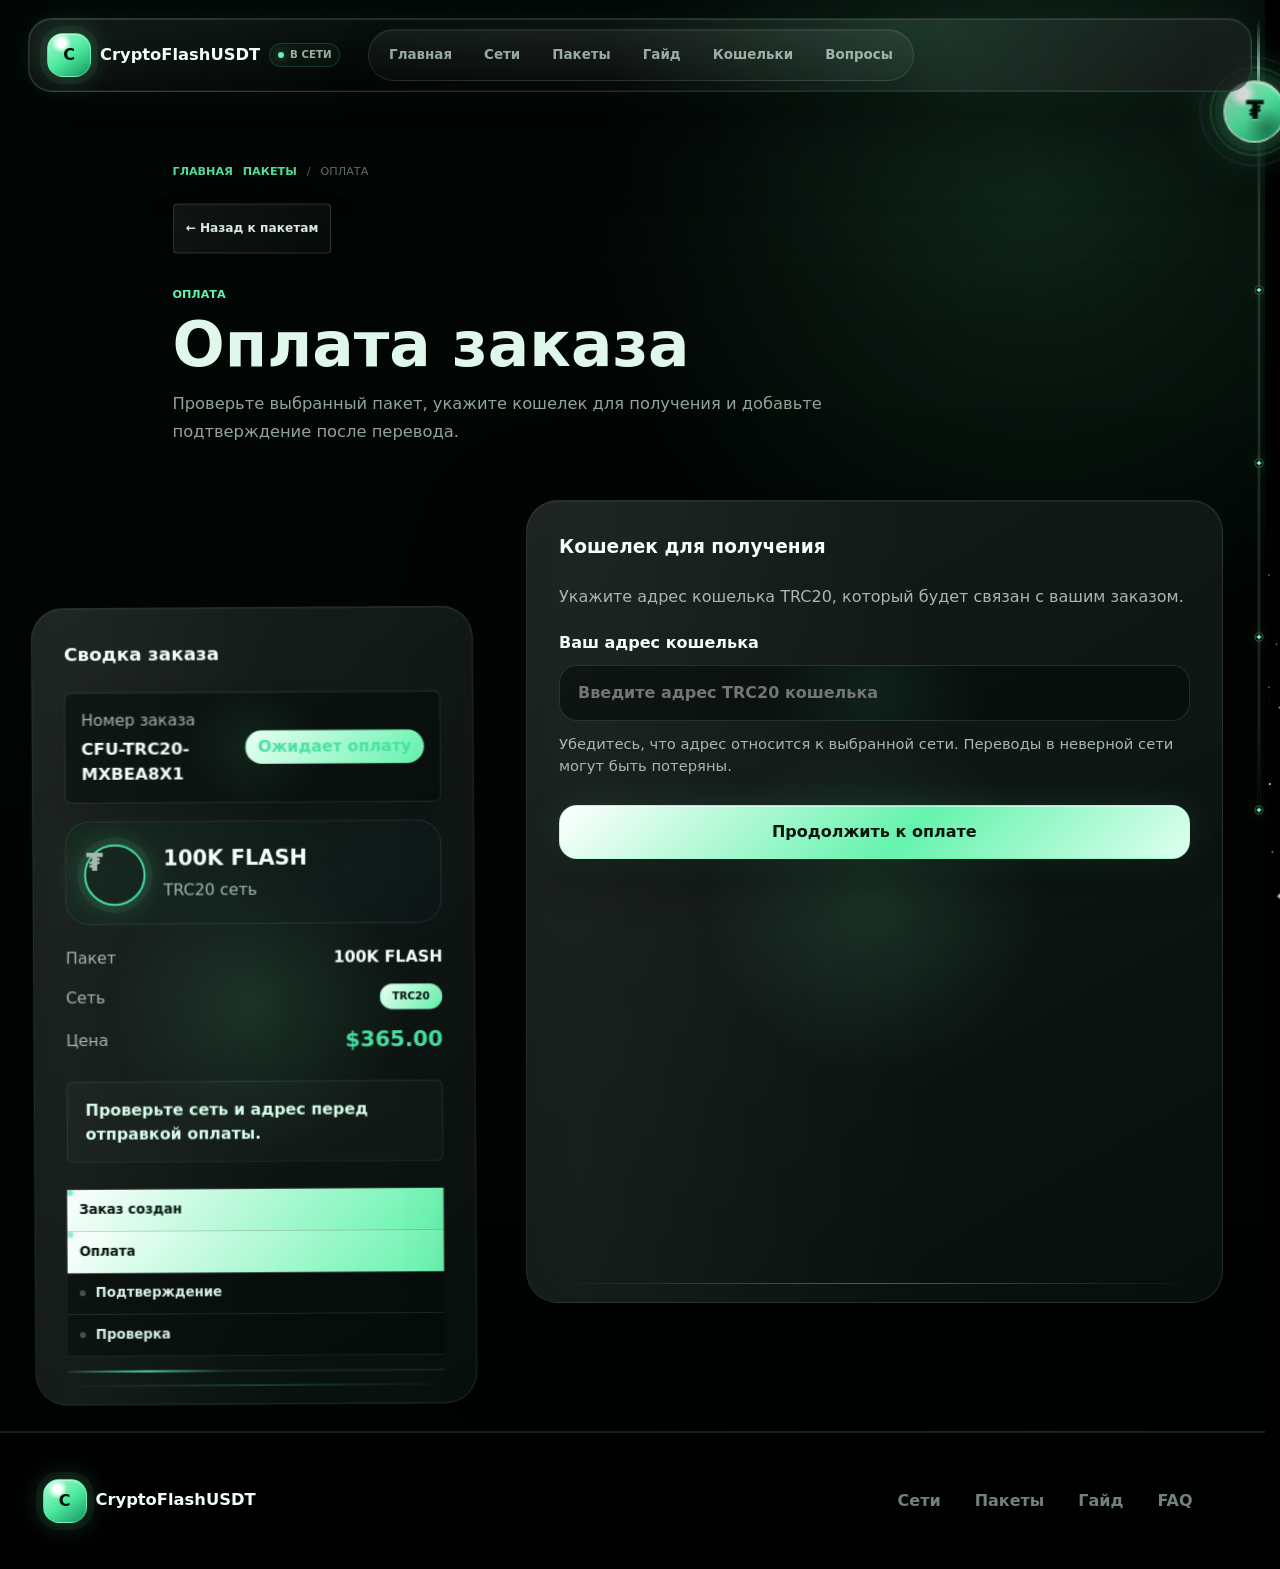
==== commit c1615143: "Add files via upload" ====
--- a/checkout.html
+++ b/checkout.html
@@ -8,7 +8,9 @@
       name="description"
       content="Проверьте выбранный пакет CryptoFlashUSDT, укажите кошелек и перейдите к оплате в выбранной сети."
     />
-    <link rel="stylesheet" href="styles.css?v=20260710-1500" />
+    <link rel="stylesheet" href="styles.css?v=20260710-1800" />
+    <link rel="stylesheet" href="mobile-premium.css?v=20260710-1900" />
+    <link rel="stylesheet" href="orbital-route.css?v=20260710-2100" />
   </head>
   <body class="cosmic-ui" data-page="checkout">
     <div class="site-intro" aria-hidden="true">
@@ -205,6 +207,6 @@
       </div>
     </footer>
 
-    <script src="script.js?v=20260710-1500"></script>
+    <script src="script.js?v=20260710-2100"></script>
   </body>
 </html>
--- a/styles.css
+++ b/styles.css
@@ -12553,6 +12553,139 @@
   .cosmic-ui.three-ready #hero-3d-canvas,
   .three-ready #hero-3d-canvas {
     opacity: 0.82;
+  }
+}
+
+/* Aurora vault hero: final 3D composition */
+.cosmic-ui .hero {
+  background:
+    radial-gradient(ellipse at 68% 46%, rgba(38, 216, 143, 0.105), transparent 31%),
+    radial-gradient(ellipse at 82% 42%, rgba(123, 132, 255, 0.065), transparent 32%),
+    linear-gradient(180deg, #010302 0%, #020705 54%, #010403 100%);
+}
+
+.cosmic-ui .hero-3d {
+  inset: 0 !important;
+  height: 100% !important;
+  overflow: hidden !important;
+  transform: translateZ(0);
+}
+
+.cosmic-ui .hero-3d::before {
+  inset: 0 !important;
+  z-index: 2;
+  background:
+    radial-gradient(ellipse at 67% 48%, transparent 0 25%, rgba(0, 0, 0, 0.08) 46%, rgba(0, 0, 0, 0.42) 88%),
+    linear-gradient(90deg, rgba(1, 4, 3, 0.88) 0%, rgba(1, 4, 3, 0.58) 30%, rgba(1, 4, 3, 0.08) 52%, rgba(1, 4, 3, 0.18) 72%, rgba(1, 4, 3, 0.46) 100%),
+    linear-gradient(180deg, rgba(1, 4, 3, 0.24), transparent 32%, transparent 68%, rgba(1, 4, 3, 0.52));
+}
+
+.cosmic-ui .hero-3d::after {
+  inset: 8% 2% 4% 40% !important;
+  z-index: 1;
+  border-radius: 50%;
+  background:
+    radial-gradient(circle at 46% 42%, rgba(229, 255, 242, 0.13), transparent 8%),
+    radial-gradient(circle at 58% 54%, rgba(80, 255, 178, 0.105), transparent 27%),
+    conic-gradient(from 18deg at 55% 50%, transparent 0 58deg, rgba(91, 255, 183, 0.07) 92deg, transparent 132deg 232deg, rgba(137, 145, 255, 0.07) 268deg, transparent 312deg);
+  opacity: 0.68 !important;
+  filter: blur(0.2px) saturate(1.12);
+  mix-blend-mode: screen;
+  animation: auroraVaultBreath 10s cubic-bezier(0.45, 0, 0.55, 1) infinite;
+}
+
+.cosmic-ui #hero-3d-canvas {
+  inset: 0 !important;
+  width: 100% !important;
+  height: 100% !important;
+  opacity: 0;
+  transform: none !important;
+  transform-origin: 50% 50% !important;
+  filter: saturate(1.14) contrast(1.1) brightness(1.04) !important;
+  transition:
+    opacity 1.35s cubic-bezier(0.22, 1, 0.36, 1),
+    filter 1.2s ease;
+}
+
+.cosmic-ui.three-ready #hero-3d-canvas,
+.three-ready #hero-3d-canvas {
+  opacity: 0.98 !important;
+}
+
+.cosmic-ui .hero-copy {
+  text-shadow:
+    0 2px 20px rgba(0, 0, 0, 0.82),
+    0 18px 52px rgba(0, 0, 0, 0.5);
+}
+
+.cosmic-ui .hero-copy::before {
+  content: none !important;
+  display: none !important;
+}
+
+@keyframes auroraVaultBreath {
+  0%,
+  100% {
+    opacity: 0.5;
+    transform: translate3d(-0.8%, 0, 0) scale(0.98) rotate(-1.5deg);
+  }
+  50% {
+    opacity: 0.76;
+    transform: translate3d(0.8%, -0.5%, 0) scale(1.025) rotate(1.5deg);
+  }
+}
+
+@media (max-width: 1080px) {
+  .cosmic-ui .hero-3d::before {
+    background:
+      radial-gradient(ellipse at 62% 48%, transparent 0 23%, rgba(0, 0, 0, 0.13) 48%, rgba(0, 0, 0, 0.5) 88%),
+      linear-gradient(90deg, rgba(1, 4, 3, 0.9) 0%, rgba(1, 4, 3, 0.52) 28%, rgba(1, 4, 3, 0.1) 52%, rgba(1, 4, 3, 0.4) 100%),
+      linear-gradient(180deg, rgba(1, 4, 3, 0.28), transparent 34%, rgba(1, 4, 3, 0.54));
+  }
+}
+
+@media (max-width: 760px) {
+  .cosmic-ui .hero-3d {
+    inset: 0 !important;
+    height: 100% !important;
+  }
+
+  .cosmic-ui .hero-3d::before {
+    background:
+      linear-gradient(180deg, rgba(1, 4, 3, 0.74) 0%, rgba(1, 4, 3, 0.18) 29%, rgba(1, 4, 3, 0.18) 50%, rgba(1, 4, 3, 0.9) 82%),
+      radial-gradient(ellipse at 52% 43%, transparent 0 22%, rgba(1, 4, 3, 0.18) 52%, rgba(1, 4, 3, 0.68) 92%),
+      linear-gradient(90deg, rgba(1, 4, 3, 0.66), rgba(1, 4, 3, 0.12) 50%, rgba(1, 4, 3, 0.58));
+  }
+
+  .cosmic-ui .hero-3d::after {
+    inset: 14% -24% 18% -24% !important;
+    opacity: 0.48 !important;
+    animation-duration: 13s;
+  }
+
+  .cosmic-ui #hero-3d-canvas {
+    transform: none !important;
+    filter: saturate(1.08) contrast(1.08) brightness(0.96) !important;
+  }
+
+  .cosmic-ui.three-ready #hero-3d-canvas,
+  .three-ready #hero-3d-canvas {
+    opacity: 0.78 !important;
+  }
+}
+
+.performance-lite .cosmic-ui .hero-3d::after {
+  opacity: 0.38 !important;
+  animation-duration: 16s;
+}
+
+@media (prefers-reduced-motion: reduce) {
+  .cosmic-ui .hero-3d::after {
+    animation: none;
+  }
+
+  .cosmic-ui #hero-3d-canvas {
+    transition: opacity 0.35s ease;
   }
 }
 
--- a/mobile-premium.css
+++ b/mobile-premium.css
@@ -0,0 +1,667 @@
+/* Mobile application layer shared by every page. */
+.mobile-quick-pass {
+  display: none;
+}
+
+@media (max-width: 760px) {
+  html {
+    scroll-padding-top: 84px;
+  }
+
+  .cosmic-ui {
+    padding-bottom: calc(92px + env(safe-area-inset-bottom));
+  }
+
+  .cosmic-ui .site-header {
+    top: 8px;
+    left: 8px;
+    right: 8px;
+    width: auto !important;
+    min-height: 64px;
+    border: 1px solid rgba(196, 255, 226, 0.16);
+    border-radius: 22px;
+    background:
+      radial-gradient(circle at 22% 0%, rgba(112, 255, 190, 0.1), transparent 42%),
+      rgba(2, 10, 7, 0.94);
+    box-shadow:
+      0 18px 48px rgba(0, 0, 0, 0.46),
+      inset 0 1px 0 rgba(255, 255, 255, 0.055);
+    transform: none !important;
+    -webkit-backdrop-filter: blur(16px) saturate(1.1);
+    backdrop-filter: blur(16px) saturate(1.1);
+  }
+
+  .cosmic-ui .nav-shell {
+    width: 100%;
+    min-height: 62px;
+    padding: 0 9px 0 10px;
+    grid-template-columns: minmax(0, 1fr) auto;
+    gap: 8px;
+  }
+
+  .cosmic-ui .brand {
+    min-width: 0;
+    gap: 9px;
+  }
+
+  .cosmic-ui .brand-mark {
+    width: 40px;
+    height: 40px;
+    border-radius: 14px;
+    background:
+      radial-gradient(circle at 30% 22%, #ffffff 0 8%, transparent 22%),
+      linear-gradient(145deg, #a7ffd1 0%, #4de99f 52%, #11865a 100%);
+    box-shadow:
+      0 0 0 5px rgba(101, 243, 173, 0.055),
+      0 0 24px rgba(101, 243, 173, 0.18),
+      inset 0 1px 0 rgba(255, 255, 255, 0.42);
+  }
+
+  .cosmic-ui .brand-text {
+    max-width: none;
+    overflow: hidden;
+    text-overflow: ellipsis;
+    white-space: nowrap;
+    font-size: clamp(0.84rem, 4vw, 0.96rem);
+  }
+
+  .cosmic-ui .brand-status {
+    display: none;
+  }
+
+  .cosmic-ui .nav-toggle {
+    justify-self: end;
+    width: 44px;
+    height: 44px;
+    border: 1px solid rgba(150, 255, 207, 0.2);
+    border-radius: 15px;
+    background:
+      linear-gradient(145deg, rgba(255, 255, 255, 0.07), rgba(255, 255, 255, 0.012)),
+      rgba(4, 17, 11, 0.92);
+    box-shadow:
+      inset 0 1px 0 rgba(255, 255, 255, 0.07),
+      0 10px 24px rgba(0, 0, 0, 0.25);
+  }
+
+  .cosmic-ui .nav-toggle::before {
+    inset: 6px;
+    border-radius: 10px;
+  }
+
+  .cosmic-ui .nav-menu {
+    top: 72px;
+    left: 0;
+    right: 0;
+    gap: 4px;
+    padding: 9px;
+    border: 1px solid rgba(196, 255, 226, 0.14);
+    border-radius: 22px;
+    background:
+      radial-gradient(circle at 82% 8%, rgba(101, 243, 173, 0.1), transparent 32%),
+      rgba(2, 9, 6, 0.98);
+    box-shadow: 0 26px 70px rgba(0, 0, 0, 0.58);
+  }
+
+  .cosmic-ui .nav-menu a {
+    min-height: 48px;
+    padding: 0 15px;
+    border: 0;
+    border-radius: 14px;
+    color: rgba(226, 246, 236, 0.72);
+  }
+
+  .cosmic-ui .nav-menu a:hover,
+  .cosmic-ui .nav-menu a.is-active {
+    color: #effff6;
+    background: rgba(101, 243, 173, 0.1);
+    box-shadow: inset 3px 0 0 #65f3ad;
+  }
+
+  .cosmic-ui .mobile-dock {
+    left: 8px;
+    right: 8px;
+    bottom: max(8px, env(safe-area-inset-bottom));
+    width: auto;
+    min-height: 70px;
+    padding: 6px;
+    gap: 3px;
+    border: 1px solid rgba(196, 255, 226, 0.15);
+    border-radius: 24px;
+    background:
+      linear-gradient(180deg, rgba(8, 20, 14, 0.96), rgba(1, 7, 4, 0.97));
+    box-shadow:
+      0 22px 64px rgba(0, 0, 0, 0.58),
+      inset 0 1px 0 rgba(255, 255, 255, 0.055);
+    transform: none;
+    -webkit-backdrop-filter: blur(18px) saturate(1.08);
+    backdrop-filter: blur(18px) saturate(1.08);
+  }
+
+  .cosmic-ui .mobile-dock a {
+    min-height: 58px;
+    gap: 3px;
+    border-radius: 18px;
+    color: rgba(205, 230, 216, 0.46);
+    font-size: 0.59rem;
+    transition:
+      color 0.28s ease,
+      background 0.28s ease,
+      transform 0.18s ease;
+  }
+
+  .cosmic-ui .mobile-dock a::before {
+    opacity: 0;
+    border-radius: inherit;
+    background:
+      radial-gradient(circle at 50% 8%, rgba(180, 255, 220, 0.16), transparent 48%),
+      rgba(101, 243, 173, 0.07);
+  }
+
+  .cosmic-ui .mobile-dock a.is-active {
+    color: #f0fff6;
+    background: rgba(101, 243, 173, 0.07);
+    box-shadow:
+      inset 0 0 0 1px rgba(101, 243, 173, 0.12),
+      0 8px 22px rgba(0, 0, 0, 0.22);
+  }
+
+  .cosmic-ui .mobile-dock a.is-active::before {
+    opacity: 1;
+  }
+
+  .cosmic-ui .mobile-dock a:active {
+    transform: scale(0.96);
+  }
+
+  .cosmic-ui .dock-icon {
+    width: 24px;
+    height: 24px;
+    color: rgba(159, 209, 182, 0.68);
+    transform: scale(0.9);
+  }
+
+  .cosmic-ui .mobile-dock a.is-active .dock-icon {
+    color: #72f7b8;
+    filter: drop-shadow(0 0 8px rgba(101, 243, 173, 0.34));
+  }
+
+  .cosmic-ui .hero {
+    min-height: auto;
+  }
+
+  .cosmic-ui .hero-3d {
+    top: 0 !important;
+    right: 0 !important;
+    bottom: auto !important;
+    left: 0 !important;
+    height: 54svh !important;
+    min-height: 410px;
+    max-height: 520px;
+  }
+
+  .cosmic-ui .hero-3d::before {
+    background:
+      linear-gradient(180deg, rgba(1, 4, 3, 0.6) 0%, rgba(1, 4, 3, 0.06) 25%, rgba(1, 4, 3, 0.08) 58%, #010403 100%),
+      radial-gradient(ellipse at 50% 45%, transparent 0 30%, rgba(1, 4, 3, 0.28) 70%, rgba(1, 4, 3, 0.62) 100%);
+  }
+
+  .cosmic-ui .hero-3d::after {
+    inset: 10% -18% 6% -18% !important;
+  }
+
+  .cosmic-ui.three-ready #hero-3d-canvas,
+  .three-ready #hero-3d-canvas {
+    opacity: 0.92 !important;
+  }
+
+  .cosmic-ui .hero-inner {
+    width: min(calc(100% - 28px), 520px);
+    min-height: auto;
+    padding: calc(clamp(410px, 54svh, 520px) + 20px) 0 52px;
+    grid-template-columns: 1fr;
+    gap: 0;
+  }
+
+  .cosmic-ui .hero-copy {
+    grid-row: 1;
+    width: 100%;
+    padding: 0;
+  }
+
+  .cosmic-ui .hero-premium-panel {
+    display: none !important;
+  }
+
+  .cosmic-ui .hero-signal {
+    min-height: 28px;
+    margin-bottom: 18px;
+    font-size: 0.62rem;
+  }
+
+  .cosmic-ui .hero .eyebrow {
+    margin-bottom: 10px;
+    font-size: 0.64rem;
+  }
+
+  .cosmic-ui .hero h1 {
+    max-width: 9.5ch;
+    font-size: clamp(2.65rem, 13.5vw, 3.45rem);
+    line-height: 0.91;
+  }
+
+  .cosmic-ui .hero-lead {
+    max-width: 34ch;
+    margin-top: 18px;
+    color: rgba(221, 242, 231, 0.75);
+    font-size: 0.96rem;
+    line-height: 1.62;
+  }
+
+  .mobile-quick-pass {
+    position: relative;
+    display: block;
+    margin-top: 24px;
+    padding: 14px;
+    overflow: hidden;
+    border: 1px solid rgba(173, 255, 216, 0.13);
+    border-radius: 22px;
+    background:
+      radial-gradient(circle at 16% 0%, rgba(101, 243, 173, 0.12), transparent 36%),
+      linear-gradient(145deg, rgba(255, 255, 255, 0.052), rgba(255, 255, 255, 0.012)),
+      rgba(3, 13, 9, 0.86);
+    box-shadow:
+      0 22px 56px rgba(0, 0, 0, 0.34),
+      inset 0 1px 0 rgba(255, 255, 255, 0.045);
+  }
+
+  .mobile-quick-pass::after {
+    content: "";
+    position: absolute;
+    top: 0;
+    left: 14%;
+    width: 46%;
+    height: 1px;
+    background: linear-gradient(90deg, transparent, #8dffca, transparent);
+    box-shadow: 0 0 16px rgba(101, 243, 173, 0.32);
+  }
+
+  .mobile-pass-head,
+  .mobile-pass-foot {
+    display: flex;
+    align-items: center;
+    justify-content: space-between;
+    gap: 12px;
+  }
+
+  .mobile-pass-head {
+    margin-bottom: 12px;
+    color: #dffff0;
+    font-size: 0.7rem;
+    font-weight: 850;
+    text-transform: uppercase;
+  }
+
+  .mobile-pass-head span:last-child {
+    display: inline-flex;
+    align-items: center;
+    gap: 6px;
+    color: rgba(201, 232, 216, 0.56);
+    font-size: 0.58rem;
+  }
+
+  .mobile-pass-head i {
+    width: 6px;
+    height: 6px;
+    border-radius: 50%;
+    background: #65f3ad;
+    box-shadow: 0 0 12px rgba(101, 243, 173, 0.74);
+    animation: mobileLivePulse 2.2s ease-in-out infinite;
+  }
+
+  .mobile-network-rail {
+    display: flex;
+    gap: 9px;
+    margin: 0 -4px;
+    padding: 4px 4px 10px;
+    overflow-x: auto;
+    scroll-snap-type: x mandatory;
+    scrollbar-width: none;
+    overscroll-behavior-inline: contain;
+  }
+
+  .mobile-network-rail::-webkit-scrollbar {
+    display: none;
+  }
+
+  .mobile-network-option {
+    --mobile-accent: #65f3ad;
+    position: relative;
+    flex: 0 0 108px;
+    min-height: 76px;
+    display: grid;
+    align-content: center;
+    gap: 3px;
+    padding: 12px;
+    overflow: hidden;
+    scroll-snap-align: start;
+    border: 1px solid color-mix(in srgb, var(--mobile-accent) 24%, transparent);
+    border-radius: 16px;
+    color: #f1fff7;
+    background:
+      radial-gradient(circle at 80% 0%, color-mix(in srgb, var(--mobile-accent) 16%, transparent), transparent 46%),
+      rgba(255, 255, 255, 0.025);
+    transition:
+      transform 0.2s ease,
+      border-color 0.25s ease,
+      background 0.25s ease;
+  }
+
+  .mobile-network-option::before {
+    content: attr(data-index);
+    position: absolute;
+    top: 9px;
+    right: 10px;
+    color: color-mix(in srgb, var(--mobile-accent) 74%, white);
+    font: 700 0.54rem/1 ui-monospace, SFMono-Regular, Menlo, monospace;
+    opacity: 0.68;
+  }
+
+  .mobile-network-option strong {
+    font-size: 0.9rem;
+  }
+
+  .mobile-network-option small {
+    color: rgba(211, 234, 222, 0.5);
+    font-size: 0.58rem;
+  }
+
+  .mobile-network-option:active {
+    transform: scale(0.96);
+  }
+
+  .mobile-network-option.option-trc {
+    --mobile-accent: #ff6f61;
+  }
+
+  .mobile-network-option.option-erc {
+    --mobile-accent: #7798ff;
+  }
+
+  .mobile-network-option.option-bep {
+    --mobile-accent: #f3c94d;
+  }
+
+  .mobile-network-option.option-btc {
+    --mobile-accent: #ff9f43;
+  }
+
+  .mobile-pass-foot {
+    padding-top: 10px;
+    border-top: 1px solid rgba(196, 255, 226, 0.08);
+    color: rgba(204, 231, 216, 0.48);
+    font-size: 0.62rem;
+  }
+
+  .mobile-pass-foot b {
+    color: #75f7ba;
+    font-size: 0.82rem;
+  }
+
+  .mobile-quick-pass.reveal {
+    opacity: 0;
+    transform: translate3d(0, 18px, 0) scale(0.985);
+    transition:
+      opacity 0.78s cubic-bezier(0.22, 1, 0.36, 1),
+      transform 0.86s cubic-bezier(0.22, 1, 0.36, 1);
+    transition-delay: var(--reveal-delay, 0ms);
+  }
+
+  .mobile-quick-pass.reveal.is-visible {
+    opacity: 1;
+    transform: translate3d(0, 0, 0) scale(1);
+  }
+
+  .cosmic-ui .hero-actions {
+    grid-template-columns: 1fr 1fr;
+    gap: 9px;
+    margin-top: 18px;
+  }
+
+  .cosmic-ui .hero-actions .button {
+    min-width: 0;
+    min-height: 54px;
+    padding: 0 12px;
+    border-radius: 16px;
+    font-size: 0.8rem;
+    white-space: normal;
+    text-align: center;
+  }
+
+  .cosmic-ui .hero-ledger {
+    display: none;
+  }
+
+  .cosmic-ui .luxury-ribbon {
+    height: 38px;
+  }
+
+  .cosmic-ui .luxury-ribbon-track {
+    min-height: 38px;
+  }
+
+  .cosmic-ui .section,
+  .cosmic-ui .network-select-section,
+  .cosmic-ui .wallet-compat-section,
+  .cosmic-ui .faq-section {
+    padding: 70px 0;
+  }
+
+  .cosmic-ui .section-heading,
+  .cosmic-ui .packages-heading {
+    width: min(calc(100% - 28px), 520px);
+    margin-bottom: 28px;
+    text-align: left;
+  }
+
+  .cosmic-ui .section-heading h1,
+  .cosmic-ui .section-heading h2,
+  .cosmic-ui .packages-heading h1,
+  .cosmic-ui .page-hero h1,
+  .cosmic-ui .guide-hero h1 {
+    max-width: 11ch;
+    font-size: clamp(2.05rem, 10.5vw, 2.8rem);
+    line-height: 1;
+  }
+
+  .cosmic-ui .network-advisor {
+    width: min(calc(100% - 28px), 520px);
+    padding: 14px;
+    border-radius: 22px;
+  }
+
+  .cosmic-ui .network-advisor-head {
+    align-items: flex-start;
+  }
+
+  .cosmic-ui .advisor-state {
+    display: none;
+  }
+
+  .cosmic-ui .network-advisor-tabs {
+    display: flex;
+    gap: 7px;
+    padding-bottom: 4px;
+    overflow-x: auto;
+    scrollbar-width: none;
+  }
+
+  .cosmic-ui .network-advisor-tabs::-webkit-scrollbar {
+    display: none;
+  }
+
+  .cosmic-ui .network-advisor-tab {
+    flex: 0 0 auto;
+    min-width: 82px;
+    min-height: 42px;
+    border-radius: 13px;
+  }
+
+  .cosmic-ui .network-advisor-display {
+    grid-template-columns: auto 1fr;
+    gap: 14px;
+    padding: 16px;
+    border-radius: 18px;
+  }
+
+  .cosmic-ui .advisor-monogram {
+    width: 58px;
+    height: 58px;
+    border-radius: 16px;
+  }
+
+  .cosmic-ui .advisor-copy h3 {
+    font-size: 1.08rem;
+  }
+
+  .cosmic-ui .advisor-copy p {
+    font-size: 0.78rem;
+    line-height: 1.5;
+  }
+
+  .cosmic-ui .advisor-specs,
+  .cosmic-ui .advisor-action {
+    grid-column: 1 / -1;
+  }
+
+  .cosmic-ui .advisor-specs {
+    grid-template-columns: repeat(3, minmax(0, 1fr));
+    gap: 6px;
+  }
+
+  .cosmic-ui .advisor-specs div {
+    padding: 9px 7px;
+    border-radius: 12px;
+  }
+
+  .cosmic-ui .advisor-specs dt,
+  .cosmic-ui .advisor-specs dd {
+    font-size: 0.58rem;
+  }
+
+  .cosmic-ui .network-grid {
+    width: 100vw;
+    display: flex !important;
+    gap: 12px;
+    margin-left: calc(50% - 50vw);
+    padding: 4px 16px 22px;
+    overflow-x: auto;
+    scroll-snap-type: x mandatory;
+    scrollbar-width: none;
+    overscroll-behavior-inline: contain;
+  }
+
+  .cosmic-ui .network-grid::-webkit-scrollbar {
+    display: none;
+  }
+
+  .cosmic-ui .network-card {
+    flex: 0 0 min(84vw, 350px);
+    min-height: 318px;
+    padding: 22px;
+    scroll-snap-align: center;
+    border-radius: 22px;
+  }
+
+  .cosmic-ui .network-card.reveal,
+  .cosmic-ui .network-card:nth-child(even).reveal {
+    transform: translate3d(18px, 0, 0) scale(0.98);
+  }
+
+  .cosmic-ui .network-card.reveal.is-visible,
+  .cosmic-ui .network-card:nth-child(even).reveal.is-visible {
+    transform: translate3d(0, 0, 0) scale(1);
+  }
+
+  .cosmic-ui .package-grid,
+  .cosmic-ui .wallet-compat-grid {
+    gap: 12px;
+  }
+
+  .cosmic-ui .network-card,
+  .cosmic-ui .package-card,
+  .cosmic-ui .wallet-compat-card,
+  .cosmic-ui .checkout-card,
+  .cosmic-ui .guide-card,
+  .cosmic-ui .guide-step,
+  .cosmic-ui details {
+    border-radius: 22px;
+  }
+
+  .cosmic-ui .page-hero,
+  .cosmic-ui .guide-hero,
+  .cosmic-ui .packages-section,
+  .cosmic-ui .checkout-section {
+    padding-top: 106px;
+  }
+
+  .cosmic-ui .checkout-card,
+  .cosmic-ui .guide-video-shell,
+  .cosmic-ui .guide-card,
+  .cosmic-ui .guide-step {
+    padding-right: 18px;
+    padding-left: 18px;
+  }
+
+  .cosmic-ui .button,
+  .cosmic-ui .package-button,
+  .cosmic-ui .checkout-submit,
+  .cosmic-ui .proof-submit,
+  .cosmic-ui .copy-wallet,
+  .cosmic-ui .advisor-action {
+    min-height: 54px;
+    border-radius: 16px;
+  }
+
+  .performance-lite .cosmic-ui .site-header,
+  .performance-lite .cosmic-ui .mobile-dock {
+    -webkit-backdrop-filter: none;
+    backdrop-filter: none;
+  }
+}
+
+@keyframes mobileLivePulse {
+  0%,
+  100% {
+    opacity: 0.55;
+    transform: scale(0.82);
+  }
+
+  50% {
+    opacity: 1;
+    transform: scale(1.16);
+  }
+}
+
+@media (max-width: 390px) {
+  .cosmic-ui .brand-text {
+    max-width: 164px;
+  }
+
+  .cosmic-ui .hero h1 {
+    font-size: clamp(2.4rem, 13vw, 2.9rem);
+  }
+
+  .cosmic-ui .hero-actions {
+    grid-template-columns: 1fr;
+  }
+
+  .mobile-network-option {
+    flex-basis: 102px;
+  }
+}
+
+@media (prefers-reduced-motion: reduce) {
+  .mobile-pass-head i {
+    animation: none;
+  }
+}
--- a/orbital-route.css
+++ b/orbital-route.css
@@ -0,0 +1,938 @@
+/* Scroll-linked orbital route and network passport. */
+:root {
+  --passport-accent: #65f3ad;
+  --passport-soft: rgba(101, 243, 173, 0.16);
+}
+
+.orbital-route-field {
+  position: fixed;
+  inset: 0;
+  z-index: 0;
+  overflow: hidden;
+  pointer-events: none;
+  opacity: 0.36;
+  contain: strict;
+}
+
+.orbital-route-ring {
+  position: absolute;
+  top: var(--journey-progress);
+  left: 56%;
+  width: min(76vw, 980px);
+  aspect-ratio: 1;
+  border: 1px solid rgba(101, 243, 173, 0.09);
+  border-radius: 50%;
+  box-shadow:
+    0 0 70px rgba(101, 243, 173, 0.035),
+    inset 0 0 80px rgba(101, 243, 173, 0.025);
+  transform: translate(-50%, -50%) rotate(calc(var(--journey-rotation) * 0.12)) scale(1);
+  transition: top 0.12s linear;
+}
+
+.orbital-route-ring::before,
+.orbital-route-ring::after {
+  content: "";
+  position: absolute;
+  border-radius: inherit;
+}
+
+.orbital-route-ring::before {
+  inset: 12%;
+  border: 1px solid rgba(169, 148, 255, 0.075);
+  transform: rotate(28deg) scaleY(0.62);
+}
+
+.orbital-route-ring::after {
+  inset: 26%;
+  border: 1px dashed rgba(201, 255, 226, 0.1);
+  transform: rotate(-42deg) scaleY(0.78);
+}
+
+.orbital-route-ring.ring-secondary {
+  left: 42%;
+  width: min(52vw, 680px);
+  border-color: rgba(169, 148, 255, 0.065);
+  transform: translate(-50%, -50%) rotate(calc(var(--journey-rotation) * -0.08)) scaleY(0.5);
+}
+
+.orbital-route-comet {
+  position: absolute;
+  top: var(--journey-progress);
+  left: 50%;
+  width: min(48vw, 620px);
+  height: 1px;
+  background: linear-gradient(90deg, transparent, rgba(101, 243, 173, 0.05), rgba(230, 255, 242, 0.3), transparent);
+  box-shadow: 0 0 18px rgba(101, 243, 173, 0.14);
+  transform: translate(-50%, -50%) rotate(-8deg);
+  transition: top 0.12s linear;
+}
+
+.scroll-journey {
+  top: 116px;
+  right: max(14px, calc((100vw - 1480px) / 2));
+  bottom: 90px;
+  width: 174px;
+  opacity: 0.94;
+}
+
+.journey-caption {
+  right: 2px;
+  color: rgba(202, 255, 228, 0.34);
+  letter-spacing: 0.08em;
+}
+
+.journey-rail {
+  right: 24px;
+  width: 2px;
+  border-radius: 999px;
+  background:
+    linear-gradient(180deg, transparent, rgba(201, 255, 226, 0.16) 12%, rgba(201, 255, 226, 0.12) 88%, transparent);
+  box-shadow:
+    0 0 18px rgba(101, 243, 173, 0.12),
+    0 0 1px rgba(255, 255, 255, 0.44);
+}
+
+.journey-fill {
+  width: 2px;
+  border-radius: 999px;
+  background: linear-gradient(to bottom, #effff6, #65f3ad 48%, #a994ff);
+  box-shadow:
+    0 0 12px rgba(101, 243, 173, 0.72),
+    0 0 30px rgba(169, 148, 255, 0.22);
+}
+
+.journey-rail > i {
+  width: 9px;
+  height: 9px;
+  border-color: rgba(217, 255, 236, 0.3);
+  background:
+    radial-gradient(circle, #effff6 0 18%, #65f3ad 19% 42%, #020504 43%);
+  box-shadow: 0 0 16px rgba(101, 243, 173, 0.2);
+}
+
+.journey-token {
+  width: 42px;
+  height: 42px;
+  border-color: rgba(235, 255, 245, 0.84);
+  background:
+    radial-gradient(circle at 30% 20%, #ffffff 0 8%, transparent 22%),
+    radial-gradient(circle at 70% 78%, rgba(2, 25, 14, 0.34), transparent 34%),
+    linear-gradient(145deg, #caffdf 0%, #5bf0aa 47%, #12925e 100%);
+  box-shadow:
+    0 0 0 6px rgba(101, 243, 173, 0.07),
+    0 0 34px rgba(101, 243, 173, 0.5),
+    0 16px 28px rgba(0, 0, 0, 0.36),
+    inset 0 1px 0 rgba(255, 255, 255, 0.56);
+  transform: translate(-50%, -50%) rotate(var(--journey-rotation)) scale(var(--scroll-energy-scale));
+  transition: top 0.1s linear;
+}
+
+.journey-token::before {
+  inset: -10px;
+  border-color: rgba(101, 243, 173, 0.24);
+  animation-duration: 3s;
+}
+
+.journey-token::after {
+  inset: -17px;
+  border-color: rgba(169, 148, 255, 0.13);
+  animation-duration: 3s;
+  animation-delay: 1.5s;
+}
+
+.journey-token b {
+  font-size: 1.04rem;
+  font-weight: 950;
+  text-shadow: 0 1px 0 rgba(255, 255, 255, 0.3);
+}
+
+.journey-readout {
+  right: 50px;
+  width: 142px;
+  gap: 4px;
+  padding: 10px 12px;
+  border: 1px solid rgba(194, 255, 225, 0.1);
+  border-radius: 14px;
+  background:
+    radial-gradient(circle at 100% 50%, rgba(101, 243, 173, 0.09), transparent 48%),
+    rgba(2, 9, 6, 0.82);
+  box-shadow:
+    0 14px 38px rgba(0, 0, 0, 0.28),
+    inset 0 1px 0 rgba(255, 255, 255, 0.035);
+  -webkit-backdrop-filter: blur(14px);
+  backdrop-filter: blur(14px);
+}
+
+.journey-readout small {
+  color: rgba(195, 222, 207, 0.46);
+}
+
+.journey-readout strong {
+  color: #dffff0;
+  font-size: 0.68rem;
+}
+
+.network-passport {
+  --passport-accent: #65f3ad;
+  --passport-soft: rgba(101, 243, 173, 0.16);
+  position: fixed;
+  left: max(18px, calc((100vw - 1480px) / 2));
+  bottom: 24px;
+  z-index: 15;
+  width: 330px;
+  min-height: 76px;
+  display: grid;
+  grid-template-columns: auto minmax(0, 1fr) auto;
+  align-items: center;
+  gap: 12px;
+  padding: 12px;
+  pointer-events: none;
+  visibility: hidden;
+  opacity: 0;
+  border: 1px solid color-mix(in srgb, var(--passport-accent) 24%, transparent);
+  border-radius: 22px;
+  background:
+    radial-gradient(circle at 14% 0%, var(--passport-soft), transparent 42%),
+    linear-gradient(145deg, rgba(255, 255, 255, 0.065), rgba(255, 255, 255, 0.012)),
+    rgba(2, 10, 7, 0.92);
+  box-shadow:
+    0 22px 64px rgba(0, 0, 0, 0.48),
+    0 0 36px color-mix(in srgb, var(--passport-accent) 10%, transparent),
+    inset 0 1px 0 rgba(255, 255, 255, 0.055);
+  transform: translate3d(0, 20px, 0) scale(0.97);
+  transition:
+    opacity 0.48s cubic-bezier(0.22, 1, 0.36, 1),
+    transform 0.54s cubic-bezier(0.22, 1, 0.36, 1),
+    visibility 0.48s,
+    border-color 0.35s ease,
+    box-shadow 0.35s ease;
+  -webkit-backdrop-filter: blur(18px) saturate(1.1);
+  backdrop-filter: blur(18px) saturate(1.1);
+}
+
+.network-passport.is-visible {
+  pointer-events: auto;
+  visibility: visible;
+  opacity: 1;
+  transform: translate3d(0, 0, 0) scale(1);
+}
+
+.network-passport[data-network="ERC20"] {
+  --passport-accent: #7798ff;
+  --passport-soft: rgba(119, 152, 255, 0.16);
+}
+
+.network-passport[data-network="BEP20"] {
+  --passport-accent: #f3c94d;
+  --passport-soft: rgba(243, 201, 77, 0.14);
+}
+
+.network-passport[data-network="BTC"] {
+  --passport-accent: #ff9f43;
+  --passport-soft: rgba(255, 159, 67, 0.14);
+}
+
+.passport-token {
+  width: 48px;
+  height: 48px;
+  display: grid;
+  place-items: center;
+  border: 1px solid color-mix(in srgb, var(--passport-accent) 42%, white 20%);
+  border-radius: 16px;
+  color: #effff6;
+  background:
+    radial-gradient(circle at 30% 20%, rgba(255, 255, 255, 0.3), transparent 24%),
+    color-mix(in srgb, var(--passport-accent) 28%, #03110b);
+  box-shadow:
+    0 0 24px color-mix(in srgb, var(--passport-accent) 22%, transparent),
+    inset 0 1px 0 rgba(255, 255, 255, 0.18);
+  font-size: 1.08rem;
+  font-weight: 950;
+}
+
+.passport-copy {
+  min-width: 0;
+  display: grid;
+  gap: 3px;
+}
+
+.passport-copy small {
+  color: color-mix(in srgb, var(--passport-accent) 76%, white);
+  font-size: 0.54rem;
+  font-weight: 850;
+  text-transform: uppercase;
+}
+
+.passport-copy strong {
+  display: flex;
+  align-items: baseline;
+  gap: 7px;
+  color: #effff6;
+  font-size: 0.88rem;
+}
+
+.passport-copy strong i {
+  overflow: hidden;
+  color: rgba(206, 232, 218, 0.46);
+  font-size: 0.56rem;
+  font-style: normal;
+  text-overflow: ellipsis;
+  white-space: nowrap;
+}
+
+.passport-phase {
+  overflow: hidden;
+  color: rgba(208, 234, 220, 0.56);
+  font-size: 0.62rem;
+  text-overflow: ellipsis;
+  white-space: nowrap;
+}
+
+.passport-action {
+  width: 40px;
+  height: 40px;
+  display: grid;
+  place-items: center;
+  border: 1px solid color-mix(in srgb, var(--passport-accent) 28%, transparent);
+  border-radius: 13px;
+  color: color-mix(in srgb, var(--passport-accent) 74%, white);
+  background: rgba(255, 255, 255, 0.035);
+  transition:
+    color 0.2s ease,
+    background 0.2s ease,
+    transform 0.2s ease;
+}
+
+.passport-action:hover {
+  color: #04120c;
+  background: var(--passport-accent);
+  transform: translateY(-2px);
+}
+
+.passport-progress {
+  position: absolute;
+  left: 18px;
+  right: 18px;
+  bottom: 5px;
+  height: 2px;
+  overflow: hidden;
+  border-radius: 999px;
+  background: rgba(255, 255, 255, 0.05);
+}
+
+.passport-progress span {
+  display: block;
+  width: var(--journey-progress);
+  height: 100%;
+  border-radius: inherit;
+  background: linear-gradient(90deg, var(--passport-accent), #effff6);
+  box-shadow: 0 0 12px color-mix(in srgb, var(--passport-accent) 48%, transparent);
+  transition: width 0.12s linear;
+}
+
+/* Persistent scroll beacon: a lightweight orbital instrument that stays in view. */
+.scroll-beacon {
+  --beacon-accent: #65f3ad;
+  --beacon-soft: rgba(101, 243, 173, 0.2);
+  --beacon-lean: 0deg;
+  position: fixed;
+  top: 52%;
+  left: max(18px, calc((100vw - 1760px) / 2));
+  z-index: 14;
+  width: 112px;
+  height: 132px;
+  pointer-events: none;
+  opacity: 0.88;
+  isolation: isolate;
+  filter: drop-shadow(0 20px 32px rgba(0, 0, 0, 0.42));
+  transform: translate3d(0, -50%, 0) rotate(var(--beacon-lean)) scale(1);
+  transform-origin: 50% 50%;
+  transition:
+    opacity 0.48s ease,
+    transform 0.38s cubic-bezier(0.22, 1, 0.36, 1),
+    filter 0.38s ease;
+  contain: layout style;
+  will-change: transform;
+}
+
+.scroll-beacon[data-direction="down"] {
+  --beacon-lean: 3deg;
+}
+
+.scroll-beacon[data-direction="up"] {
+  --beacon-lean: -3deg;
+}
+
+.scroll-beacon.is-scrolling {
+  opacity: 1;
+  filter:
+    drop-shadow(0 20px 34px rgba(0, 0, 0, 0.46))
+    drop-shadow(0 0 18px color-mix(in srgb, var(--beacon-accent) 26%, transparent));
+  transform: translate3d(0, -50%, 0) rotate(var(--beacon-lean)) scale(1.055);
+}
+
+.scroll-beacon[data-network="ERC20"] {
+  --beacon-accent: #7798ff;
+  --beacon-soft: rgba(119, 152, 255, 0.2);
+}
+
+.scroll-beacon[data-network="BEP20"] {
+  --beacon-accent: #f3c94d;
+  --beacon-soft: rgba(243, 201, 77, 0.18);
+}
+
+.scroll-beacon[data-network="BTC"] {
+  --beacon-accent: #ff9f43;
+  --beacon-soft: rgba(255, 159, 67, 0.18);
+}
+
+.beacon-aura {
+  position: absolute;
+  top: 8px;
+  left: 8px;
+  width: 96px;
+  aspect-ratio: 1;
+  border-radius: 50%;
+  background:
+    radial-gradient(circle, var(--beacon-soft) 0 18%, transparent 62%),
+    radial-gradient(circle, transparent 42%, color-mix(in srgb, var(--beacon-accent) 8%, transparent) 68%, transparent 74%);
+  opacity: 0.82;
+  animation: beaconAuraBreath 3.6s ease-in-out infinite;
+}
+
+.beacon-shell {
+  position: absolute;
+  top: 0;
+  left: 0;
+  width: 112px;
+  aspect-ratio: 1;
+  display: block;
+  transform: rotate(var(--beacon-spin));
+  transform-style: preserve-3d;
+  transition: transform 0.12s linear;
+  will-change: transform;
+}
+
+.beacon-orbit {
+  position: absolute;
+  border: 1px solid color-mix(in srgb, var(--beacon-accent) 34%, transparent);
+  border-radius: 50%;
+  box-shadow:
+    0 0 14px color-mix(in srgb, var(--beacon-accent) 10%, transparent),
+    inset 0 0 12px color-mix(in srgb, var(--beacon-accent) 5%, transparent);
+}
+
+.beacon-orbit::after {
+  content: "";
+  position: absolute;
+  top: -2px;
+  left: 50%;
+  width: 4px;
+  height: 4px;
+  border-radius: 50%;
+  background: #f4fff9;
+  box-shadow:
+    0 0 8px #ffffff,
+    0 0 16px var(--beacon-accent);
+}
+
+.beacon-orbit.orbit-a {
+  inset: 10px;
+  animation: beaconOrbitA 8s linear infinite;
+}
+
+.beacon-orbit.orbit-b {
+  inset: 17px 3px;
+  border-color: color-mix(in srgb, var(--beacon-accent) 22%, transparent);
+  animation: beaconOrbitB 11s linear infinite;
+}
+
+.beacon-orbit.orbit-c {
+  inset: 4px 24px;
+  border-style: dashed;
+  border-color: rgba(204, 255, 229, 0.18);
+  animation: beaconOrbitC 13s linear infinite;
+}
+
+.beacon-core {
+  position: absolute;
+  inset: 31px;
+  display: grid;
+  place-items: center;
+  overflow: hidden;
+  border: 1px solid color-mix(in srgb, var(--beacon-accent) 54%, white 22%);
+  border-radius: 50%;
+  color: #f3fff8;
+  background:
+    radial-gradient(circle at 28% 18%, rgba(255, 255, 255, 0.78) 0 4%, transparent 17%),
+    radial-gradient(circle at 70% 76%, rgba(0, 0, 0, 0.36), transparent 48%),
+    linear-gradient(145deg, color-mix(in srgb, var(--beacon-accent) 82%, white), color-mix(in srgb, var(--beacon-accent) 64%, #03130d));
+  box-shadow:
+    0 0 0 5px color-mix(in srgb, var(--beacon-accent) 8%, transparent),
+    0 0 24px color-mix(in srgb, var(--beacon-accent) 36%, transparent),
+    inset 0 1px 0 rgba(255, 255, 255, 0.5),
+    inset 0 -8px 18px rgba(0, 0, 0, 0.22);
+  transform: rotate(var(--beacon-counter-spin));
+  transition:
+    transform 0.12s linear,
+    box-shadow 0.3s ease;
+}
+
+.beacon-core::before {
+  content: "";
+  position: absolute;
+  inset: 4px;
+  border: 1px solid rgba(255, 255, 255, 0.26);
+  border-radius: inherit;
+}
+
+.beacon-core b {
+  position: relative;
+  z-index: 2;
+  font-size: 1.28rem;
+  font-weight: 950;
+  line-height: 1;
+  text-shadow:
+    0 1px 0 rgba(255, 255, 255, 0.38),
+    0 4px 12px rgba(0, 0, 0, 0.26);
+}
+
+.beacon-core > i {
+  position: absolute;
+  top: -36%;
+  bottom: -36%;
+  left: -58%;
+  width: 34%;
+  background: linear-gradient(90deg, transparent, rgba(255, 255, 255, 0.58), transparent);
+  transform: rotate(18deg);
+  animation: beaconSheen 4.8s ease-in-out infinite;
+}
+
+.beacon-particle {
+  --particle-radius: 47px;
+  --particle-start: 0deg;
+  position: absolute;
+  top: 50%;
+  left: 50%;
+  width: 4px;
+  height: 4px;
+  border-radius: 50%;
+  background: #effff7;
+  box-shadow:
+    0 0 8px #ffffff,
+    0 0 15px var(--beacon-accent);
+  animation: beaconParticleOrbit 5.4s linear infinite;
+}
+
+.beacon-particle.particle-b {
+  --particle-radius: 39px;
+  --particle-start: 128deg;
+  width: 3px;
+  height: 3px;
+  background: color-mix(in srgb, var(--beacon-accent) 72%, white);
+  animation-duration: 7.2s;
+  animation-direction: reverse;
+}
+
+.beacon-particle.particle-c {
+  --particle-radius: 52px;
+  --particle-start: 244deg;
+  width: 2px;
+  height: 2px;
+  animation-duration: 9.2s;
+}
+
+.beacon-readout {
+  position: absolute;
+  right: 4px;
+  bottom: 0;
+  min-width: 66px;
+  min-height: 27px;
+  display: flex;
+  align-items: baseline;
+  justify-content: center;
+  gap: 2px;
+  padding: 6px 8px;
+  border: 1px solid color-mix(in srgb, var(--beacon-accent) 20%, transparent);
+  border-radius: 10px;
+  color: #eafff4;
+  background: rgba(2, 10, 7, 0.88);
+  box-shadow:
+    0 10px 26px rgba(0, 0, 0, 0.3),
+    inset 0 1px 0 rgba(255, 255, 255, 0.04);
+  -webkit-backdrop-filter: blur(10px);
+  backdrop-filter: blur(10px);
+}
+
+.beacon-readout small {
+  margin-right: 3px;
+  color: color-mix(in srgb, var(--beacon-accent) 74%, white);
+  font: 800 0.45rem/1 ui-monospace, SFMono-Regular, Menlo, monospace;
+  letter-spacing: 0;
+}
+
+.beacon-readout strong {
+  min-width: 2ch;
+  font: 900 0.67rem/1 ui-monospace, SFMono-Regular, Menlo, monospace;
+}
+
+.beacon-readout i {
+  color: rgba(217, 242, 229, 0.46);
+  font: 700 0.48rem/1 ui-monospace, SFMono-Regular, Menlo, monospace;
+}
+
+.scroll-beacon.is-scrolling .beacon-core {
+  box-shadow:
+    0 0 0 7px color-mix(in srgb, var(--beacon-accent) 10%, transparent),
+    0 0 38px color-mix(in srgb, var(--beacon-accent) 54%, transparent),
+    inset 0 1px 0 rgba(255, 255, 255, 0.58),
+    inset 0 -8px 18px rgba(0, 0, 0, 0.2);
+}
+
+.scroll-beacon.is-scrolling .beacon-orbit.orbit-a {
+  animation-duration: 2.4s;
+}
+
+.scroll-beacon.is-scrolling .beacon-orbit.orbit-b {
+  animation-duration: 3.4s;
+}
+
+.scroll-beacon.is-scrolling .beacon-particle {
+  animation-duration: 2.6s;
+}
+
+.intro-playing .scroll-beacon,
+.intro-exiting .scroll-beacon {
+  opacity: 0 !important;
+  transform: translate3d(-16px, -50%, 0) scale(0.72) !important;
+}
+
+.intro-playing .network-passport,
+.intro-exiting .network-passport {
+  visibility: hidden !important;
+  opacity: 0 !important;
+}
+
+@media (max-width: 1320px) {
+  .scroll-journey {
+    width: 48px;
+    right: 2px;
+  }
+
+  .journey-readout,
+  .journey-caption {
+    display: none;
+  }
+
+  .journey-rail {
+    right: 18px;
+  }
+}
+
+@media (max-width: 760px) {
+  .orbital-route-field {
+    opacity: 0.17;
+  }
+
+  .orbital-route-ring {
+    left: 50%;
+    width: 150vw;
+  }
+
+  .orbital-route-ring.ring-secondary {
+    left: 50%;
+    width: 112vw;
+  }
+
+  .orbital-route-comet {
+    width: 82vw;
+  }
+
+  .scroll-journey {
+    top: 94px;
+    right: 1px;
+    bottom: calc(98px + env(safe-area-inset-bottom));
+    width: 24px;
+    opacity: 0.82;
+  }
+
+  .scroll-journey::before {
+    display: none;
+  }
+
+  .journey-rail {
+    top: 10px;
+    right: 7px;
+    bottom: 10px;
+    width: 1px;
+  }
+
+  .journey-fill {
+    width: 1px;
+  }
+
+  .journey-rail > i {
+    width: 6px;
+    height: 6px;
+  }
+
+  .journey-token {
+    width: 26px;
+    height: 26px;
+    box-shadow:
+      0 0 0 4px rgba(101, 243, 173, 0.06),
+      0 0 22px rgba(101, 243, 173, 0.44),
+      0 10px 20px rgba(0, 0, 0, 0.32),
+      inset 0 1px 0 rgba(255, 255, 255, 0.5);
+  }
+
+  .journey-token::before {
+    inset: -6px;
+  }
+
+  .journey-token::after {
+    inset: -10px;
+  }
+
+  .journey-token b {
+    font-size: 0.72rem;
+  }
+
+  .network-passport {
+    left: 10px;
+    right: 10px;
+    bottom: calc(88px + env(safe-area-inset-bottom));
+    width: auto;
+    min-height: 64px;
+    grid-template-columns: auto minmax(0, 1fr) auto;
+    gap: 10px;
+    padding: 9px 10px;
+    border-radius: 19px;
+    -webkit-backdrop-filter: blur(14px) saturate(1.05);
+    backdrop-filter: blur(14px) saturate(1.05);
+  }
+
+  .passport-token {
+    width: 42px;
+    height: 42px;
+    border-radius: 14px;
+  }
+
+  .passport-copy small {
+    font-size: 0.5rem;
+  }
+
+  .passport-copy strong {
+    font-size: 0.8rem;
+  }
+
+  .passport-phase {
+    font-size: 0.56rem;
+  }
+
+  .passport-action {
+    width: 38px;
+    height: 38px;
+    border-radius: 12px;
+  }
+
+  .passport-progress {
+    left: 16px;
+    right: 16px;
+    bottom: 4px;
+  }
+
+  .mobile-motion body.mobile-scrolling .network-passport.is-visible {
+    transform: translate3d(0, -3px, 0) scale(0.985);
+  }
+
+  .scroll-beacon {
+    top: max(102px, calc(82px + env(safe-area-inset-top)));
+    left: 9px;
+    width: 66px;
+    height: 78px;
+    opacity: 0.84;
+    filter: drop-shadow(0 12px 20px rgba(0, 0, 0, 0.36));
+    transform: translate3d(0, 0, 0) rotate(var(--beacon-lean)) scale(1);
+  }
+
+  .scroll-beacon.is-scrolling {
+    transform: translate3d(0, 2px, 0) rotate(var(--beacon-lean)) scale(1.04);
+  }
+
+  .beacon-aura {
+    top: 3px;
+    left: 3px;
+    width: 60px;
+  }
+
+  .beacon-shell {
+    width: 66px;
+  }
+
+  .beacon-orbit.orbit-a {
+    inset: 6px;
+  }
+
+  .beacon-orbit.orbit-b {
+    inset: 10px 2px;
+  }
+
+  .beacon-orbit.orbit-c,
+  .beacon-particle.particle-c {
+    display: none;
+  }
+
+  .beacon-core {
+    inset: 18px;
+  }
+
+  .beacon-core b {
+    font-size: 0.9rem;
+  }
+
+  .beacon-particle {
+    --particle-radius: 28px;
+    width: 3px;
+    height: 3px;
+  }
+
+  .beacon-particle.particle-b {
+    --particle-radius: 23px;
+    width: 2px;
+    height: 2px;
+  }
+
+  .beacon-readout {
+    right: -1px;
+    bottom: 0;
+    min-width: 45px;
+    min-height: 21px;
+    padding: 4px 6px;
+    border-radius: 8px;
+    -webkit-backdrop-filter: none;
+    backdrop-filter: none;
+  }
+
+  .beacon-readout small {
+    display: none;
+  }
+
+  .beacon-readout strong {
+    font-size: 0.58rem;
+  }
+
+  .intro-playing .scroll-beacon,
+  .intro-exiting .scroll-beacon {
+    transform: translate3d(-12px, 0, 0) scale(0.7) !important;
+  }
+}
+
+.performance-lite .orbital-route-field {
+  opacity: 0.12;
+}
+
+.performance-lite .network-passport,
+.performance-lite .journey-readout {
+  -webkit-backdrop-filter: none;
+  backdrop-filter: none;
+}
+
+.performance-lite .scroll-beacon {
+  filter: none;
+}
+
+.performance-lite .beacon-readout {
+  -webkit-backdrop-filter: none;
+  backdrop-filter: none;
+}
+
+@keyframes beaconAuraBreath {
+  0%,
+  100% {
+    opacity: 0.42;
+    transform: scale(0.88);
+  }
+
+  50% {
+    opacity: 0.92;
+    transform: scale(1.08);
+  }
+}
+
+@keyframes beaconOrbitA {
+  from {
+    transform: rotate(18deg) scaleY(0.54);
+  }
+
+  to {
+    transform: rotate(378deg) scaleY(0.54);
+  }
+}
+
+@keyframes beaconOrbitB {
+  from {
+    transform: rotate(-42deg) scaleY(0.76);
+  }
+
+  to {
+    transform: rotate(-402deg) scaleY(0.76);
+  }
+}
+
+@keyframes beaconOrbitC {
+  from {
+    transform: rotate(78deg) scaleY(0.92);
+  }
+
+  to {
+    transform: rotate(438deg) scaleY(0.92);
+  }
+}
+
+@keyframes beaconParticleOrbit {
+  from {
+    transform: translate(-50%, -50%) rotate(var(--particle-start)) translateX(var(--particle-radius));
+  }
+
+  to {
+    transform: translate(-50%, -50%) rotate(calc(var(--particle-start) + 360deg)) translateX(var(--particle-radius));
+  }
+}
+
+@keyframes beaconSheen {
+  0%,
+  48% {
+    left: -58%;
+    opacity: 0;
+  }
+
+  58% {
+    opacity: 0.72;
+  }
+
+  74%,
+  100% {
+    left: 126%;
+    opacity: 0;
+  }
+}
+
+@media (prefers-reduced-motion: reduce) {
+  .orbital-route-ring,
+  .orbital-route-comet,
+  .network-passport,
+  .passport-progress span,
+  .scroll-beacon,
+  .beacon-shell,
+  .beacon-core {
+    transition: none;
+  }
+
+  .beacon-aura,
+  .beacon-orbit,
+  .beacon-particle,
+  .beacon-core > i {
+    animation: none !important;
+  }
+}
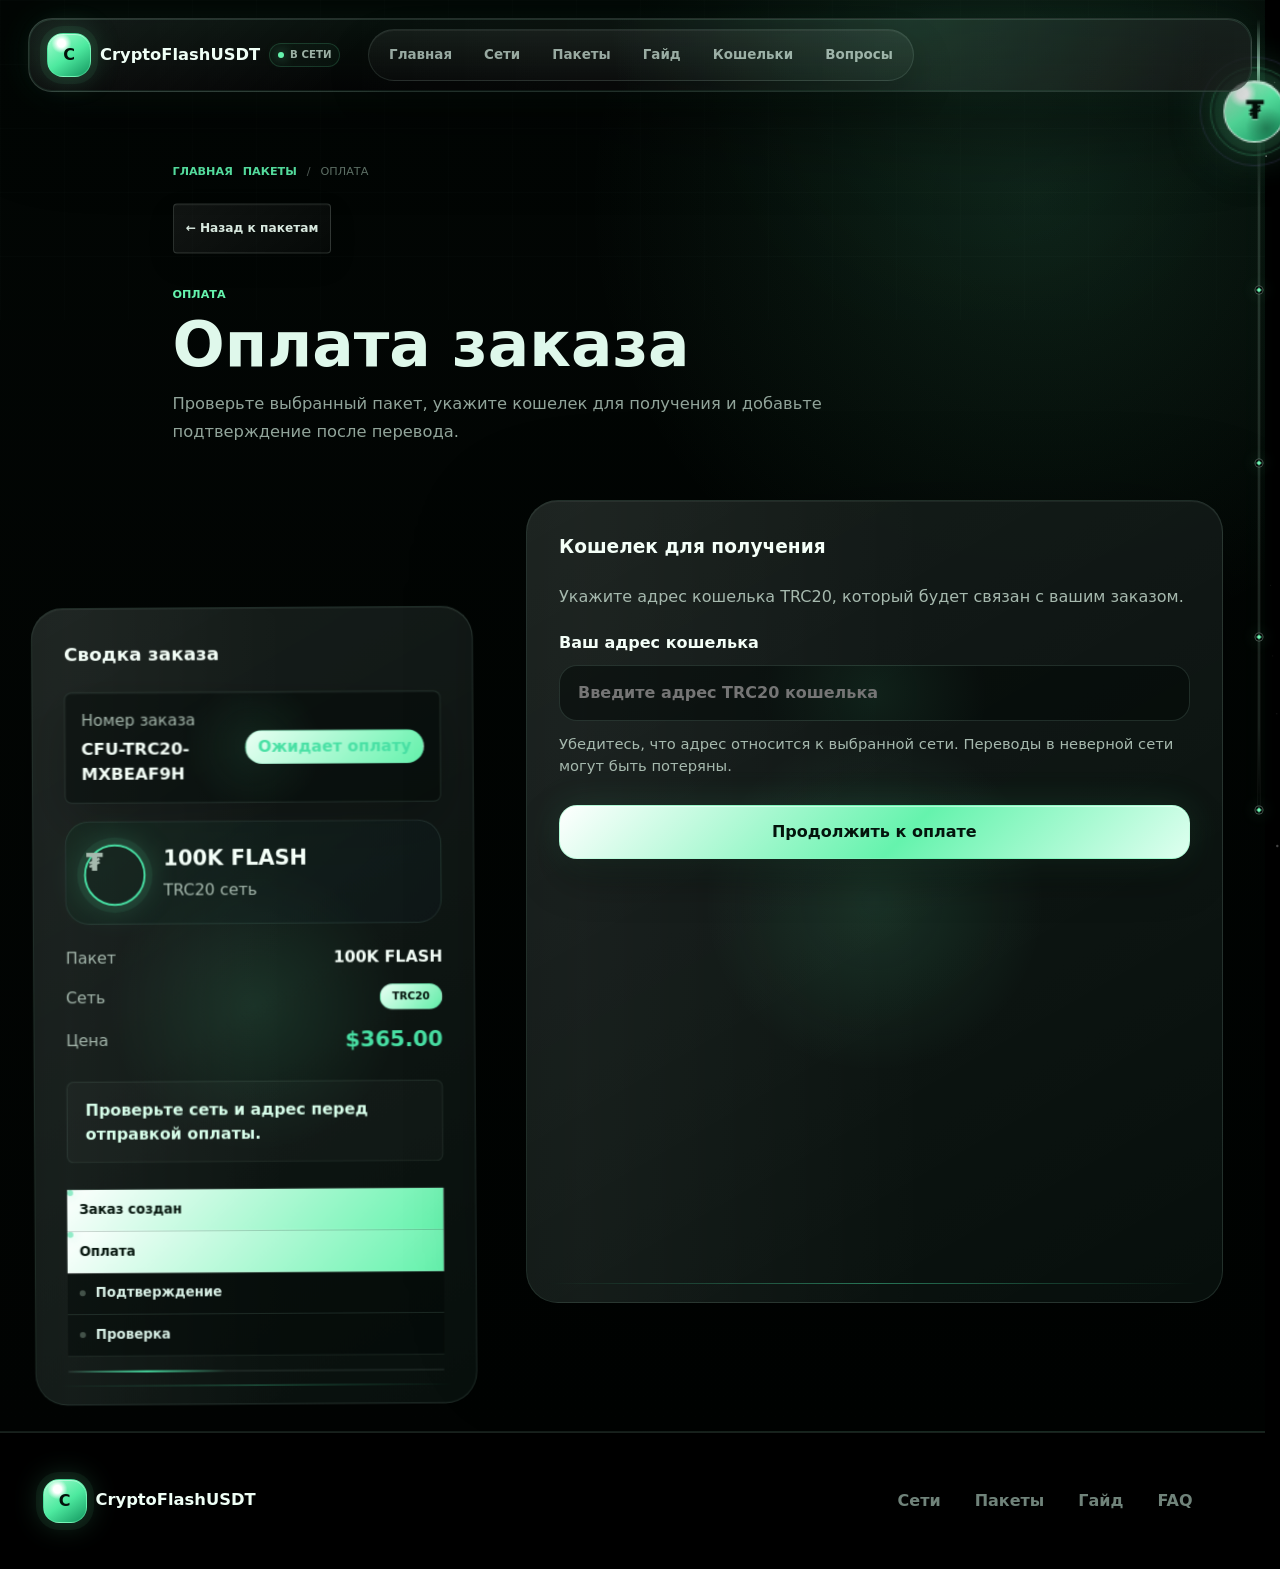
==== commit 2c60c922: "Add files via upload" ====
--- a/checkout.html
+++ b/checkout.html
@@ -11,6 +11,7 @@
     <link rel="stylesheet" href="styles.css?v=20260710-1800" />
     <link rel="stylesheet" href="mobile-premium.css?v=20260710-1900" />
     <link rel="stylesheet" href="orbital-route.css?v=20260710-2100" />
+    <link rel="stylesheet" href="mobile-performance.css?v=20260712-1300" />
   </head>
   <body class="cosmic-ui" data-page="checkout">
     <div class="site-intro" aria-hidden="true">
@@ -207,6 +208,6 @@
       </div>
     </footer>
 
-    <script src="script.js?v=20260710-2100"></script>
+    <script src="script.js?v=20260712-1300"></script>
   </body>
 </html>
--- a/mobile-performance.css
+++ b/mobile-performance.css
@@ -0,0 +1,211 @@
+/* Mobile rendering budget: preserve depth while prioritizing native scrolling. */
+@media (max-width: 760px) {
+  html {
+    scroll-behavior: smooth;
+  }
+
+  body.cosmic-ui {
+    -webkit-font-smoothing: antialiased;
+  }
+
+  .cosmic-ui a,
+  .cosmic-ui button,
+  .cosmic-ui summary,
+  .cosmic-ui input,
+  .cosmic-ui label {
+    touch-action: manipulation;
+  }
+
+  .cosmic-ui .site-header,
+  .cosmic-ui .nav-menu,
+  .cosmic-ui .mobile-dock,
+  .cosmic-ui .network-advisor,
+  .cosmic-ui .network-card,
+  .cosmic-ui .package-card,
+  .cosmic-ui .checkout-card,
+  .cosmic-ui .payment-panel,
+  .cosmic-ui .wallet-compat-card,
+  .cosmic-ui .guide-card,
+  .cosmic-ui .guide-step,
+  .cosmic-ui .guide-video-shell,
+  .cosmic-ui .faq-list details,
+  .network-passport,
+  .journey-readout,
+  .beacon-readout {
+    -webkit-backdrop-filter: none !important;
+    backdrop-filter: none !important;
+  }
+
+  .cosmic-ui .site-header,
+  .cosmic-ui .mobile-dock,
+  .scroll-journey,
+  .scroll-beacon,
+  .network-passport,
+  .scroll-cosmos {
+    -webkit-backface-visibility: hidden;
+    backface-visibility: hidden;
+  }
+
+  .cosmic-ui::before {
+    animation: none !important;
+  }
+
+  .cosmic-ui::after {
+    opacity: 0.08;
+  }
+
+  .scroll-flare,
+  .orbital-route-field {
+    display: none !important;
+  }
+
+  .scroll-cosmos {
+    opacity: 0.52;
+    transition: opacity 0.22s ease;
+  }
+
+  .cosmic-ui.mobile-scrolling .scroll-cosmos {
+    opacity: 0.46;
+  }
+
+  .cosmic-ui .scroll-layer {
+    translate: none !important;
+    transition: none !important;
+    will-change: auto !important;
+  }
+
+  .cosmic-ui .kinetic-item {
+    translate: none !important;
+    rotate: none !important;
+    scale: 1 !important;
+    transition: none !important;
+    will-change: auto !important;
+  }
+
+  .cosmic-ui .reveal,
+  .mobile-motion .cosmic-ui .reveal,
+  .mobile-motion .cosmic-ui .network-card:nth-child(even).reveal,
+  .mobile-motion .cosmic-ui .package-card:nth-child(even).reveal,
+  .mobile-motion .cosmic-ui .wallet-compat-card:nth-child(even).reveal,
+  .mobile-motion .cosmic-ui .step:nth-child(even).reveal,
+  .mobile-motion .cosmic-ui .guide-step:nth-child(even).reveal,
+  .mobile-motion .cosmic-ui .faq-list details:nth-child(even).reveal {
+    opacity: 0;
+    filter: none !important;
+    clip-path: none !important;
+    transform: translate3d(0, 15px, 0) scale(0.992) !important;
+    transition:
+      opacity 0.5s cubic-bezier(0.22, 1, 0.36, 1),
+      transform 0.58s cubic-bezier(0.22, 1, 0.36, 1) !important;
+    transition-delay: var(--network-reveal-delay, var(--section-reveal-delay, var(--reveal-delay, 0ms))) !important;
+    will-change: opacity, transform;
+  }
+
+  .cosmic-ui .reveal.is-visible,
+  .mobile-motion .cosmic-ui .reveal.is-visible,
+  .mobile-motion .cosmic-ui .network-card:nth-child(even).reveal.is-visible,
+  .mobile-motion .cosmic-ui .package-card:nth-child(even).reveal.is-visible,
+  .mobile-motion .cosmic-ui .wallet-compat-card:nth-child(even).reveal.is-visible,
+  .mobile-motion .cosmic-ui .step:nth-child(even).reveal.is-visible,
+  .mobile-motion .cosmic-ui .guide-step:nth-child(even).reveal.is-visible,
+  .mobile-motion .cosmic-ui .faq-list details:nth-child(even).reveal.is-visible {
+    opacity: 1;
+    filter: none !important;
+    transform: translate3d(0, 0, 0) scale(1) !important;
+    will-change: auto;
+  }
+
+  .mobile-motion .cosmic-ui .hero h1.reveal.is-visible,
+  .mobile-motion .cosmic-ui .network-advisor-tab.is-active {
+    animation: none !important;
+  }
+
+  .cosmic-ui .network-card.reveal.is-visible:active,
+  .cosmic-ui .package-card.reveal.is-visible:active,
+  .cosmic-ui .wallet-compat-card.reveal.is-visible:active,
+  .cosmic-ui .guide-step.reveal.is-visible:active {
+    transform: translate3d(0, 1px, 0) scale(0.985) !important;
+    transition-duration: 0.1s !important;
+    transition-delay: 0ms !important;
+  }
+
+  .cosmic-ui .button-primary,
+  .cosmic-ui .checkout-submit,
+  .cosmic-ui .proof-submit,
+  .cosmic-ui .package-button,
+  .cosmic-ui .advisor-action {
+    animation: none !important;
+    background-position: 50% 50%;
+  }
+
+  .cosmic-ui .section,
+  .cosmic-ui .network-select-section,
+  .cosmic-ui .packages-section,
+  .cosmic-ui .checkout-section,
+  .cosmic-ui .wallet-compat-section,
+  .cosmic-ui .faq-section,
+  .cosmic-ui .faq-cta,
+  .cosmic-ui .guide-section {
+    -webkit-backdrop-filter: none !important;
+    backdrop-filter: none !important;
+  }
+
+  .cosmic-ui.three-ready #hero-3d-canvas,
+  .three-ready #hero-3d-canvas {
+    opacity: 0.82 !important;
+    filter: none !important;
+  }
+
+  .performance-lite .scroll-beacon {
+    filter: none !important;
+  }
+
+  .performance-lite .beacon-orbit.orbit-b,
+  .performance-lite .beacon-particle.particle-b,
+  .performance-lite .journey-token::after {
+    display: none;
+  }
+
+  .intro-cosmos-v8 .intro-v8-nebula,
+  .intro-cosmos-v8 .intro-v8-orbit-system,
+  .intro-cosmos-v8 .intro-v8-coin-shadow,
+  .intro-cosmos-v8 .intro-v8-coin-face svg,
+  .site-intro.intro-cosmos-v8.is-complete .intro-v8-stage,
+  .intro-v8-stars-handoff.is-fading {
+    filter: none !important;
+  }
+
+  .intro-cosmos-v8 .ring-inner,
+  .intro-cosmos-v8 .satellite-btc {
+    display: none;
+  }
+
+  .site-intro.intro-cosmos-v8.is-complete .intro-v8-stage {
+    transform: translate(-50%, -50%) scale(1.08) rotateX(0deg) !important;
+    transition:
+      opacity 0.46s ease,
+      transform 0.62s cubic-bezier(0.22, 1, 0.36, 1) !important;
+  }
+
+  .cosmic-ui.mobile-scrolling::before,
+  .cosmic-ui.mobile-scrolling .luxury-ribbon-track,
+  .cosmic-ui.mobile-scrolling .hero-3d::after,
+  .cosmic-ui.mobile-scrolling .mobile-pass-head i,
+  .cosmic-ui.mobile-scrolling .beacon-aura,
+  .cosmic-ui.mobile-scrolling .beacon-orbit,
+  .cosmic-ui.mobile-scrolling .beacon-particle,
+  .cosmic-ui.mobile-scrolling .beacon-core > i {
+    animation-play-state: paused !important;
+  }
+}
+
+@media (max-width: 380px) {
+  .scroll-cosmos {
+    opacity: 0.46;
+  }
+
+  .performance-lite .beacon-aura,
+  .performance-lite .beacon-particle {
+    display: none;
+  }
+}
